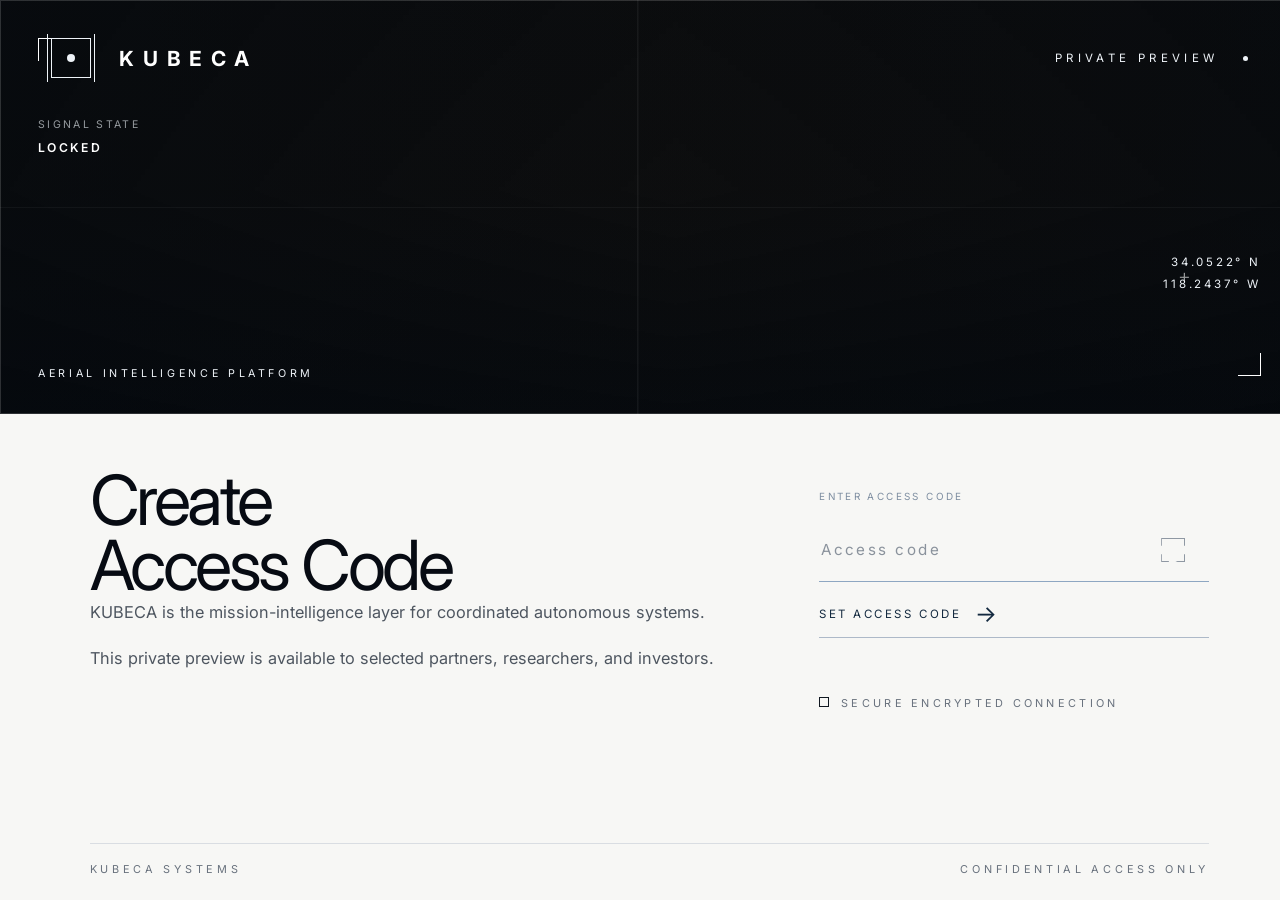
==== index.html @ 3b7a6331 "feat: Update messaging and layout for clarity in mission coordination and system integration" ====
<!DOCTYPE html>
<html lang="en">
<head>
  <meta charset="UTF-8" />
  <meta name="viewport" content="width=device-width, initial-scale=1.0" />
  <title>KUBECA | Private Preview</title>
  <meta name="description" content="KUBECA is the mission-intelligence layer for coordinated autonomous systems." />
  <link rel="preconnect" href="https://fonts.googleapis.com">
  <link rel="preconnect" href="https://fonts.gstatic.com" crossorigin>
  <link href="https://fonts.googleapis.com/css2?family=Inter:wght@400;500;600;700;800&display=swap" rel="stylesheet">
  <link rel="stylesheet" href="styles.css" />
</head>
<body>
<section id="lockScreen" class="lock-screen">
  <aside class="access-visual" aria-hidden="true">
    <video class="media-fill access-video" autoplay muted loop playsinline poster="https://images.unsplash.com/photo-1446776811953-b23d57bd21aa?auto=format&fit=crop&w=1800&q=90">
      <source src="assets/videos/access.mp4" type="video/mp4">
    </video>
    <header class="access-top">
      <div class="brand-mark">
        <span class="brand-icon"></span>
        <span>KUBECA</span>
      </div>
      <p>Private Preview <span></span></p>
    </header>
    <div class="scan-grid"></div>
    <div class="access-corners"></div>
    <span class="access-caption">Aerial Intelligence Platform</span>
    <span class="access-coordinate">34.0522&deg; N<br>118.2437&deg; W</span>
    <span class="access-reticle">+</span>
    <div class="status-block top-status">
      <span>Signal State</span>
      <strong id="signalState">Locked</strong>
    </div>
  </aside>

  <div class="access-panel">
    <form id="passwordForm" class="password-box">
      <div class="access-copy-block">
        <p id="passwordMode" class="password-mode">Private Preview</p>
        <span class="title-rule"></span>
        <h1 id="passwordTitle">Access<br>Restricted</h1>
        <p class="access-copy">KUBECA is the mission-intelligence layer for coordinated autonomous systems.</p>
        <p class="access-copy">This private preview is available to selected partners, researchers, and investors.</p>
      </div>
      <div class="access-form-block">
        <label for="passwordInput">Enter Access Code</label>
        <div class="input-shell">
          <input id="passwordInput" type="password" minlength="3" autocomplete="current-password" placeholder="Access code" required />
          <span class="input-target"></span>
        </div>
        <button id="passwordSubmit" type="submit">Unlock Preview <span>-></span></button>
        <p id="passwordMessage" class="password-message" aria-live="polite"></p>
        <p class="secure-note">Secure encrypted connection</p>
      </div>
    </form>
  </div>
  <footer class="access-footer">
    <span>KUBECA Systems</span>
    <span>Confidential Access Only</span>
  </footer>
</section>

<div id="siteContent" class="site-content locked" aria-hidden="true">
  <header class="site-header" id="siteHeader">
    <div class="container nav-wrap">
      <a class="logo" href="#home" aria-label="KUBECA Home">KUBECA</a>
      <nav class="top-nav" aria-label="Primary navigation">
        <button id="megaMenuOpen" class="nav-button" type="button">Investor Room</button>
      </nav>
      <button id="mobileToggle" class="mobile-toggle" aria-expanded="false" aria-controls="megaMenu" type="button">Investor Room <span>☰</span></button>
    </div>
  </header>

  <aside id="megaMenu" class="mega-menu" aria-hidden="true">
    <div class="mega-top">
      <span class="mega-brand">KUBECA Investor Room</span>
      <button id="menuClose" class="menu-close" type="button">×</button>
    </div>
    <div class="mega-grid">
      <div class="mega-row">
        <h4>WHY THIS MATTERS</h4>
        <button class="deck-link" data-deck="signal-control-fragility" type="button">Reach + Deployment Gap</button>
        <button class="deck-link" data-deck="human-bottleneck" type="button">Degraded Continuity</button>
        <button class="deck-link" data-deck="mission-data-overload" type="button">Operator Overload</button>
      </div>
      <div class="mega-row">
        <h4>THE KUBECA SYSTEM</h4>
        <button class="deck-link" data-deck="pitch-system" type="button">The KUBECA System</button>
        <button class="deck-link" data-deck="carrier-relay-layer" type="button">Carrier + Relay Layer</button>
        <button class="deck-link" data-deck="local-autonomous-drone-teams" type="button">Local Autonomous Drone Teams</button>
        <button class="deck-link" data-deck="mission-intelligence-layer" type="button">Mission Intelligence Layer</button>
        <button class="deck-link" data-deck="shared-spatial-data" type="button">Shared Spatial Data</button>
        <button class="deck-link" data-deck="operator-control-interface" type="button">Human-in-the-Loop Control</button>
      </div>
      <div class="mega-row">
        <h4>OUR PRODUCTS</h4>
        <button class="deck-link" data-deck="product-carrier-platform" type="button">Carrier Platform</button>
        <button class="deck-link" data-deck="product-mission-modules" type="button">Mission Modules</button>
        <button class="deck-link" data-deck="product-local-drone-teams" type="button">Local Drone Teams</button>
        <button class="deck-link" data-deck="product-mission-software" type="button">Mission Software</button>
      </div>
      <div class="mega-row">
        <h4>WHERE KUBECA CREATES VALUE</h4>
        <button class="deck-link" data-deck="market-deep-recon" type="button">Defense / Tactical ISR</button>
        <button class="deck-link" data-deck="market-indoor-urban" type="button">Disaster Response / Search Operations</button>
        <button class="deck-link" data-deck="market-distributed-isr" type="button">Critical Infrastructure Security</button>
      </div>
      <div class="mega-row">
        <h4>FIELD VALIDATION</h4>
        <button class="deck-link" data-deck="validation-real-system-development" type="button">Built From Real System Development</button>
      </div>
      <div class="mega-row">
        <h4>INVESTOR ROADMAP</h4>
        <button class="deck-link" data-deck="investor-roadmap" type="button">Capital Staged Around Risk Reduction</button>
      </div>
      <div class="mega-row">
        <h4>CURRENT INVESTMENT FOCUS</h4>
        <button class="deck-link" data-deck="current-investment-focus" type="button">Pre-Seed / Prototype Round</button>
      </div>
      <div class="mega-row">
        <h4>CONTACT</h4>
        <button class="deck-link" data-deck="contact-kubeca" type="button">Contact The Team</button>
      </div>
    </div>
  </aside>

  <div id="panelBackdrop" class="panel-backdrop" aria-hidden="true">
    <video class="media-fill" autoplay muted loop playsinline poster="https://images.unsplash.com/photo-1517976487492-5750f3195933?auto=format&fit=crop&w=1800&q=85">
      <source src="assets/videos/founder.mp4" type="video/mp4">
    </video>
  </div>

  <aside id="deckPanel" class="content-panel" aria-hidden="true">
    <button id="deckPanelClose" class="panel-close" type="button" aria-label="Close card">×</button>
    <div class="panel-content">
      <span id="panelEyebrow">Private Card</span>
      <h1 id="panelTitle">The founder thesis</h1>
      <div id="panelBody" class="panel-body">KUBECA begins with a simple premise: autonomous aerial assets need a supervised mission intelligence layer to operate as one system.</div>
      <div id="panelNote" class="founder-note">Private preview / investor deck</div>
    </div>
  </aside>

  <aside id="detailPanel" class="detail-panel" aria-hidden="true">
    <button id="detailClose" class="detail-close" type="button" aria-label="Close detail popup">Close <span>×</span></button>
    <div class="detail-content">
      <span id="detailEyebrow">System Detail</span>
      <h1 id="detailTitle">Software-first navigation intelligence</h1>
      <p id="detailIntro">A deeper view of how KUBECA turns perception, motion, maps, and confidence into navigation decisions.</p>
      <div id="detailGrid" class="detail-grid"></div>
    </div>
  </aside>

  <main id="home">
    <section class="hero-section home-hero">
      <img class="media-fill hero-image-zoom" src="assets/images/kubeca/Kubecafixed.png" alt="KUBECA autonomous aerial platform in an operational hangar">
      <div class="hero-overlay"></div>
      <div class="container hero-content">
        <p class="hero-eyebrow">Supervised Mission Intelligence</p>
        <h1>One mission layer for coordinated autonomous systems.</h1>
        <p class="hero-copy">KUBECA connects carrier platforms, local drone agents, and human supervision into one shared mission picture - starting in the air and built for future cross-domain coordination.</p>
      </div>
    </section>

    <section class="story home-who-story" id="story" aria-label="The system shift">
      <section class="scene home-who-scene" data-detail="founder-thesis" data-title="The Coordination Bottleneck" data-copy="Autonomous platforms are advancing quickly, but mission coordination has not kept pace. Carrier hardware, local assets, sensors, maps, relay links, and operator workflows still have to become one mission system.">
        <img class="media-fill home-who-image" src="assets/images/kubeca/homepage/swarm.png" alt="Coordinated aerial swarm over mapped terrain">
      </section>
      <section class="scene home-who-scene" data-detail="company-vision" data-title="The Mission-Intelligence Layer" data-copy="KUBECA connects reach, local sensing, mission software, and human supervision into one shared mission picture. Operators stay in command while the system coordinates the mission.">
        <img class="media-fill home-who-image" src="assets/images/kubeca/kubeca-system-multi.png" alt="KUBECA multi-drone mission system">
      </section>
      <section class="scene home-who-scene" data-detail="built-from-field-experience" data-title="The First Configuration" data-copy="The first proof point is aerial: carrier platform, local drone agents, mission intelligence, and supervised handover. The same layer is designed to expand toward future autonomous assets across domains.">
        <img class="media-fill home-who-image" src="assets/images/kubeca/kubecaquadcopter.png" alt="KUBECA drone systems in field-oriented development environment">
      </section>
      <aside class="story-text home-who-text" id="storyText">
        <span>The System Shift</span>
        <h2 id="storyTitle">01 - The Coordination Bottleneck</h2>
        <p id="storyCopy">Autonomous platforms are advancing quickly, but mission coordination has not kept pace. Carrier hardware, local assets, sensors, maps, relay links, and operator workflows still have to become one mission system.</p>
      </aside>
    </section>

    <section class="contact-cta" id="contact">
      <div class="container contact-cta-inner">
        <div>
          <span>Investor Room</span>
          <h2>Review the mission system.</h2>
          <p>Explore the problem, integrated aerial system, product architecture, validation path, and the long-term mission intelligence platform.</p>
          <button id="homeInvestorBottomOpen" class="primary-link" type="button">Enter Investor Room <span>-></span></button>
        </div>
        <div class="contact-schematic" aria-hidden="true">
          <i></i><i></i><i></i><i></i>
        </div>
      </div>
    </section>
  </main>
</div>

<script src="assets/js/dom.js"></script>
<script src="assets/js/data.js"></script>
<script src="assets/js/auth.js"></script>
<script src="assets/js/menu.js"></script>
<script src="assets/js/renderers.js"></script>
<script src="assets/js/panels.js"></script>
<script src="assets/js/story.js"></script>
<script src="assets/js/events.js"></script>
<script src="assets/js/app-init.js"></script>
</body>
</html>
---- styles.css ----
:root { --bg:#020711; --light:#f2f2f4; --text:#111; --menuText:#d1daea; }
*{box-sizing:border-box}body{margin:0;font-family:Inter,sans-serif;background:var(--light);color:var(--text)}.media-fill{width:100%;height:100%;object-fit:cover;display:block}
html,body{width:100%;max-width:100%;overflow-x:hidden}html.panel-scroll-lock,body.panel-scroll-lock{overflow:hidden;height:100%}body.panel-scroll-lock{position:fixed;left:0;right:0;width:100%}.site-content,.lock-screen,main{max-width:100%}.container{max-width:94vw}.progress-board-section,.contact-cta,.hero-section,.quote-section{max-width:100%;overflow-x:hidden}.story{max-width:100%;overflow:visible}
.progress-board,.progress-board-main,.progress-roadmap,.progress-table,.progress-row,.detail-panel,.detail-content,.detail-grid,.product-slide-copy,.product-slide-visual,.story-text{min-width:0}
.container{width:min(1240px,94vw);margin:auto}
.lock-screen{position:fixed;inset:0;z-index:300;display:grid;grid-template-rows:auto 1fr auto;gap:26px;padding:0 0 28px;background:#f7f7f5;color:#070b13;overflow:auto}
.lock-screen.hidden{display:none}.access-top{display:flex;align-items:center;justify-content:space-between;gap:24px;padding-bottom:26px;border-bottom:1px solid #d9dde2}.access-top p{margin:0;display:flex;align-items:center;gap:24px;text-transform:uppercase;letter-spacing:.38em;font-size:.72rem;color:#3f4650}.access-top p span{display:block;width:5px;height:5px;border-radius:50%;background:#070b13}.access-visual{position:relative;min-height:38vh;border-radius:5px;background:#05080d;color:#fff;overflow:hidden}.access-video{position:absolute;inset:0;width:100%;height:100%;filter:grayscale(1) brightness(.48) contrast(1.18)}.access-visual:before{content:"";position:absolute;inset:0;z-index:1;background:linear-gradient(90deg,rgba(2,7,14,.44),rgba(2,7,14,.08) 48%,rgba(2,7,14,.54)),linear-gradient(to top,rgba(2,7,14,.7),transparent 46%);pointer-events:none}.access-visual:after{content:"";position:absolute;inset:0;z-index:2;border:1px solid rgba(255,255,255,.08);pointer-events:none}.scan-grid{position:absolute;inset:0;z-index:2;background:linear-gradient(90deg,transparent 0 49%,rgba(255,255,255,.055) 49.05% 49.12%,transparent 49.2% 100%),linear-gradient(180deg,transparent 0 50%,rgba(255,255,255,.045) 50.05% 50.12%,transparent 50.2% 100%);pointer-events:none}.brand-mark{position:relative;z-index:3;display:flex;align-items:center;gap:28px;font-size:1.3rem;font-weight:700;letter-spacing:.42em}.brand-icon{position:relative;width:40px;height:40px;border:1px solid #10151d}.brand-icon:before{content:"";position:absolute;inset:15px;background:#10151d;border-radius:50%}.brand-icon:after{content:"";position:absolute;inset:-5px;border-left:1px solid #10151d;border-right:1px solid #10151d}.access-corners:before,.access-corners:after{content:"";position:absolute;z-index:3;width:22px;height:22px;border-color:rgba(255,255,255,.52);pointer-events:none}.access-corners:before{top:38px;left:38px;border-top:1px solid;border-left:1px solid}.access-corners:after{right:38px;bottom:38px;border-right:1px solid;border-bottom:1px solid}.access-caption,.access-coordinate,.access-reticle{position:absolute;z-index:3;color:#eef3f8}.access-caption{left:38px;bottom:34px;text-transform:uppercase;letter-spacing:.34em;font-size:.67rem}.access-coordinate{right:38px;bottom:118px;text-align:right;letter-spacing:.24em;font-size:.72rem;line-height:1.9}.access-reticle{right:108px;bottom:126px;font-size:1.25rem;font-weight:300;color:rgba(255,255,255,.58)}.status-block{position:absolute;z-index:3;display:grid;gap:9px;text-transform:uppercase;letter-spacing:.22em;font-size:.66rem}.status-block span{color:rgba(238,243,248,.62)}.status-block strong{color:#fff;font-size:.76rem;font-weight:600}.top-status{left:38px;top:118px}.access-panel{display:grid;grid-template-columns:minmax(280px,.8fr) minmax(340px,.9fr);gap:clamp(42px,8vw,110px);align-items:start;padding:42px clamp(28px,3vw,58px) 36px}.password-box{display:grid;grid-template-columns:minmax(260px,.8fr) minmax(320px,1fr);gap:0 clamp(48px,7vw,98px);width:100%}.password-mode{display:none}.password-box h1{grid-column:1;margin:0;font-size:clamp(4rem,6.8vw,6.8rem);font-weight:400;line-height:.94;letter-spacing:-.05em}.title-rule{grid-column:1;width:44px;height:1px;background:#111b24;margin:0 0 22px;order:-1}.access-copy{grid-column:1;max-width:410px;margin:0;color:#4e5660;font-size:1.02rem;line-height:1.72}.access-copy+.access-copy{margin-top:18px}.password-box label{grid-column:2;grid-row:1;text-transform:uppercase;letter-spacing:.42em;font-size:.68rem;color:#68717d;margin:24px 0 16px}.input-shell{grid-column:2;grid-row:2;position:relative}.password-box input{width:100%;height:78px;border:1px solid #c9ced5;border-radius:0;background:transparent;color:#111821;padding:0 72px 0 32px;font:inherit;font-size:1rem;letter-spacing:.28em}.password-box input::placeholder{color:#8a929c;letter-spacing:.16em}.password-box input:focus{outline:1px solid #111821;border-color:#111821}.input-target{position:absolute;right:24px;top:50%;width:24px;height:24px;transform:translateY(-50%)}.input-target:before,.input-target:after{content:"";position:absolute;inset:0;border:1px solid #8f98a3}.input-target:before{clip-path:polygon(0 0,32% 0,32% 8%,8% 8%,8% 32%,0 32%,0 0,68% 0,100% 0,100% 32%,92% 32%,92% 8%,68% 8%)}.input-target:after{clip-path:polygon(0 68%,8% 68%,8% 92%,32% 92%,32% 100%,0 100%,0 68%,68% 92%,92% 92%,92% 68%,100% 68%,100% 100%,68% 100%)}.password-box button,.lock-button{border:none;border-radius:0;background:#070c13;color:#fff;font-weight:700;cursor:pointer}.password-box button{grid-column:2;grid-row:3;height:78px;margin-top:30px;display:flex;align-items:center;justify-content:center;gap:clamp(34px,6vw,90px);text-transform:uppercase;letter-spacing:.34em;font:inherit;font-size:.82rem;box-shadow:18px 18px 44px rgba(12,18,26,.12)}.password-box button span{font-size:1.45rem;font-weight:400;letter-spacing:0}.password-box button:hover,.lock-button:hover{background:#172232}.password-message{grid-column:2;min-height:20px;margin:14px 0 0;color:#a31927;font-size:.9rem}.secure-note{grid-column:2;margin:18px 0 0;text-transform:uppercase;letter-spacing:.3em;color:#68717d;font-size:.68rem}.secure-note:before{content:"";display:inline-block;width:8px;height:8px;margin-right:12px;border:1px solid #111821}.access-footer{display:flex;justify-content:space-between;gap:24px;padding-top:24px;border-top:1px solid #d9dde2;text-transform:uppercase;letter-spacing:.34em;color:#68717d;font-size:.68rem}.site-content.locked{display:none}
.lock-screen{grid-template-rows:auto minmax(0,1fr) auto;gap:clamp(16px,2vh,24px);padding:0 0 24px}.access-top{position:absolute;left:clamp(28px,4vw,62px);right:clamp(28px,4vw,62px);top:clamp(28px,3vw,46px);z-index:4;padding-bottom:0;border-bottom:0;color:#fff}.access-top p{color:#eef3f8}.access-top p span{background:#eef3f8}.access-top .brand-icon{border-color:#eef3f8}.access-top .brand-icon:before{background:#eef3f8}.access-top .brand-icon:after{border-color:#eef3f8}.access-visual{width:100%;height:clamp(360px,46vh,560px);min-height:0;border-radius:0}.access-panel{display:block;padding:clamp(30px,4vh,48px) clamp(28px,7vw,120px) clamp(18px,2vh,28px)}.password-box{display:grid;grid-template-columns:minmax(320px,.82fr) minmax(430px,.9fr);gap:clamp(48px,7vw,104px);align-items:start}.access-copy-block,.access-form-block{min-width:0}.password-box h1,.title-rule,.access-copy,.password-box label,.input-shell,.password-box button,.password-message,.secure-note{grid-column:auto;grid-row:auto}.password-box h1{font-size:clamp(3.6rem,5.4vw,5.7rem)}.access-form-block{padding-top:32px}.password-box label{display:block;margin:0 0 16px}.password-box button{width:100%;margin-top:28px}.password-message{margin:14px 0 0}.secure-note{margin:18px 0 0}.access-footer{margin:0 clamp(28px,7vw,120px);padding-top:clamp(18px,2vh,24px)}
.password-box input:-webkit-autofill,.password-box input:-webkit-autofill:hover,.password-box input:-webkit-autofill:focus{-webkit-text-fill-color:#111821;box-shadow:0 0 0 1000px #f7f7f5 inset;transition:background-color 9999s ease-out}
.access-visual{background:#0b1017 url("https://images.unsplash.com/photo-1500530855697-b586d89ba3ee?auto=format&fit=crop&w=2200&q=88") center 44%/cover no-repeat}.access-video{display:none}.access-visual:before{background:linear-gradient(90deg,rgba(3,8,14,.5),rgba(3,8,14,.1) 52%,rgba(3,8,14,.42)),linear-gradient(to top,rgba(3,8,14,.58),rgba(3,8,14,.08) 54%,rgba(3,8,14,.2));backdrop-filter:grayscale(1)}.access-visual:after{border-color:rgba(255,255,255,.16)}
.password-box{grid-template-columns:minmax(640px,1fr) minmax(390px,460px);gap:clamp(56px,7vw,118px)}.access-copy-block{max-width:860px}.access-copy{max-width:780px}.access-form-block{max-width:460px;justify-self:start;width:100%;padding-top:22px}.password-box input,.password-box button{height:72px}.password-box button{gap:44px;margin-top:30px}.secure-note{margin-top:24px}
.mobile-toggle{align-items:center;gap:10px;text-transform:uppercase;letter-spacing:.18em;font-size:.68rem;font-weight:800;color:#111}.mobile-toggle span{font-size:1.15rem;letter-spacing:0}
.site-header{position:sticky;top:0;z-index:220;background:#fff;border-bottom:1px solid #eceff3}.site-header .container{width:100%;padding:0 34px}.nav-wrap{display:flex;align-items:center;justify-content:space-between;gap:18px;min-height:58px}.logo{font-weight:700;text-decoration:none;color:#111;letter-spacing:.42em}.top-nav{display:flex;align-items:center;gap:24px;margin-left:auto}.top-nav a,.nav-button,.text-link{text-decoration:none;text-transform:uppercase;letter-spacing:.24em;font-size:.72rem;font-weight:700;color:#111}.nav-button{border:none;background:transparent;cursor:pointer;font:inherit}.mobile-toggle{display:none;border:none;background:transparent;font-size:24px;cursor:pointer}

.mega-menu{position:fixed;top:0;right:0;width:min(520px,92vw);height:100vh;background:rgba(2,7,17,.96);color:#fff;z-index:180;padding:26px 28px;overflow:auto;box-shadow:-28px 0 80px rgba(0,0,0,.28);transform:translateX(104%);visibility:hidden;transition:transform .28s ease,visibility .28s ease}
.mega-menu:after{content:"";position:absolute;top:0;left:0;width:3px;height:100%;background:#d9dee5;box-shadow:none}.mega-menu.open{transform:translateX(0);visibility:visible}.mega-top{display:flex;justify-content:space-between;align-items:center;margin-bottom:28px}.mega-brand{text-transform:uppercase;letter-spacing:.34em;font-size:.68rem;color:#cfd6e0}.menu-close{background:transparent;border:none;color:#c8cfdb;font-size:28px;cursor:pointer}
.mega-grid{display:grid;gap:2px}.mega-row{display:grid;grid-template-columns:1fr;gap:9px;padding:22px 0;border-top:1px solid rgba(180,195,219,.12)}.mega-row h4{margin:0 0 4px;font-size:.68rem;letter-spacing:.3em;color:#f2f5f8}.mega-row p,.mega-row a,.mega-row button{margin:0;color:var(--menuText);font-size:.96rem;line-height:1.34;text-decoration:none}.mega-row p{color:#7f8b9c}.mega-row button{width:100%;border:none;background:transparent;padding:0;text-align:left;font:inherit;cursor:pointer}.mega-row a:hover,.mega-row button:hover{color:#fff}
.mega-row button.is-active{color:#fff;font-weight:800}
.panel-backdrop{position:fixed;top:58px;left:0;right:0;bottom:0;z-index:120;background:#05080d;opacity:0;pointer-events:none;visibility:hidden;transition:opacity .22s ease,visibility .22s ease}.panel-backdrop:after{content:"";position:absolute;inset:0;background:linear-gradient(to top,rgba(2,7,17,.48),rgba(2,7,17,.08))}.panel-backdrop.open{opacity:1;visibility:visible}.content-panel{position:fixed;left:34px;top:86px;bottom:34px;width:min(680px,calc(100vw - min(520px,92vw) - 86px));z-index:135;display:flex;flex-direction:column;justify-content:center;background:#fff;border:1px solid #e3e7ec;box-shadow:0 24px 90px rgba(0,0,0,.22);padding:clamp(34px,6vw,78px);opacity:0;transform:translateX(-18px);pointer-events:none;visibility:hidden;transition:opacity .22s ease,transform .22s ease,visibility .22s ease}.content-panel.open{opacity:1;transform:translateX(0);pointer-events:auto;visibility:visible}.panel-content{position:relative;z-index:1;color:#111821}.content-panel span{text-transform:uppercase;letter-spacing:.34em;font-size:.72rem;color:#68717d}.content-panel h1{max-width:560px;margin:26px 0 22px;font-size:clamp(2.8rem,5.5vw,5.8rem);font-weight:400;line-height:.95;letter-spacing:-.04em}.content-panel .panel-body{max-width:520px;color:#3e4650;font-size:1.04rem;line-height:1.7}.panel-close{position:absolute;top:18px;right:20px;z-index:2;border:none;background:transparent;color:#111821;font-size:28px;line-height:1;cursor:pointer;width:42px;height:42px}.product-wing{position:absolute;inset:0 0 40px;filter:drop-shadow(0 22px 26px rgba(22,31,42,.16))}.product-wing .body{position:absolute;left:54%;top:0;width:28px;height:380px;transform:translateX(-50%);border-radius:18px;background:linear-gradient(90deg,#cbd1d6,#f8fafb 48%,#bfc6cc);box-shadow:inset 0 0 0 1px rgba(42,52,62,.12)}.product-wing .body:before{content:"";position:absolute;left:7px;right:7px;top:18px;height:36px;border-radius:18px;background:#1d252e;opacity:.58}.product-wing .wing{position:absolute;left:0;right:0;top:160px;height:30px;border-radius:4px;background:linear-gradient(180deg,#eef1f3,#c9cfd4);box-shadow:inset 0 0 0 1px rgba(34,44,54,.13)}.product-wing .tail{position:absolute;left:49%;bottom:0;width:112px;height:60px;transform:translateX(-50%);background:linear-gradient(180deg,#dce1e5,#bfc6cc);clip-path:polygon(50% 0,100% 82%,58% 100%,50% 58%,42% 100%,0 82%)}.product-drone{position:absolute;right:5%;bottom:32px;width:142px;height:142px;filter:drop-shadow(0 18px 20px rgba(22,31,42,.18))}.product-drone i{position:absolute;left:50%;top:50%;width:42px;height:88px;transform:translate(-50%,-50%);border-radius:20px;background:linear-gradient(90deg,#d9dee2,#fbfcfc 48%,#c4cbd1);box-shadow:inset 0 0 0 1px rgba(34,44,54,.13)}.product-drone span{position:absolute;width:42px;height:42px;border:5px solid #1d232b;border-radius:50%}.product-drone span:before{content:"";position:absolute;left:50%;top:50%;width:56px;height:4px;background:#1d232b;transform:translate(-50%,-50%) rotate(32deg);border-radius:999px}.product-drone span:nth-child(2){left:0;top:5px}.product-drone span:nth-child(3){right:0;top:5px}.product-drone span:nth-child(4){left:0;bottom:5px}.product-drone span:nth-child(5){right:0;bottom:5px}.detail-panel{position:fixed;left:50%;top:calc(58px + 5vh);bottom:5vh;width:min(1280px,calc(100vw - 64px));z-index:150;background:#fff;border:1px solid #e3e7ec;box-shadow:0 28px 100px rgba(0,0,0,.24);padding:clamp(36px,4.5vw,72px);opacity:0;transform:translate(-50%,18px);pointer-events:none;visibility:hidden;overflow:auto;transition:opacity .22s ease,transform .22s ease,visibility .22s ease}.detail-panel.open{opacity:1;transform:translate(-50%,0);pointer-events:auto;visibility:visible}.detail-panel.deck-detail.open,.detail-panel.product-detail.open{transform:translateX(0)}.detail-close{position:sticky;top:0;margin:-22px -16px 18px auto;z-index:2;display:flex;align-items:center;gap:10px;width:max-content;border:none;background:#fff;color:#111821;text-transform:uppercase;letter-spacing:.22em;font:inherit;font-size:.7rem;font-weight:800;cursor:pointer}.detail-close span{display:grid;place-items:center;width:34px;height:34px;border:1px solid #d8dde4;font-size:22px;font-weight:400;line-height:1;letter-spacing:0}.detail-content{max-width:1120px;margin:auto}.detail-content>span{text-transform:uppercase;letter-spacing:.34em;font-size:.72rem;color:#68717d}.detail-content h1{max-width:960px;margin:22px 0 18px;font-size:clamp(3rem,5.8vw,6.8rem);font-weight:300;line-height:.92;letter-spacing:0}.detail-content>p{max-width:760px;margin:0;color:#3e4650;font-size:1.08rem;line-height:1.7}.detail-grid{display:grid;grid-template-columns:minmax(280px,.82fr) minmax(280px,1fr);gap:34px;margin-top:46px;align-items:start}.detail-body{grid-column:1;margin:0;color:#303944;font-size:1.12rem;line-height:1.68}.detail-bullets{grid-column:2;display:grid;gap:15px;margin:0;padding:0;list-style:none}.detail-bullets li{position:relative;padding-left:28px;color:#111821;font-size:1.05rem;line-height:1.45}.detail-bullets li:before{content:"";position:absolute;left:0;top:.62em;width:7px;height:7px;background:#111821}.detail-why{grid-column:1 / -1;margin-top:14px;padding-top:28px;border-top:1px solid #dfe3e8}.detail-why span{display:block;margin-bottom:12px;text-transform:uppercase;letter-spacing:.26em;font-size:.7rem;font-weight:800;color:#68717d}.detail-why p{max-width:860px;margin:0;color:#303944;font-size:1.12rem;line-height:1.65}
.detail-panel.deck-detail,.detail-panel.product-detail{left:34px;right:calc(min(520px,92vw) + 34px);top:92px;bottom:0;width:auto;transform:translateX(-18px);padding:0;background:#fff;border:0;box-shadow:none}.deck-detail .detail-content{min-height:auto;display:flex;flex-direction:column;justify-content:flex-start;max-width:none;padding:0 0 120px}.deck-detail .detail-content>span{display:none}.deck-detail .detail-content h1{text-transform:uppercase;max-width:1180px;margin:0;padding:54px clamp(34px,4.5vw,68px) 10px;font-size:clamp(3rem,6.6vw,6.2rem);font-weight:560;line-height:.92;letter-spacing:-.055em}.deck-detail .detail-content>p{max-width:600px;padding:0 clamp(34px,4.5vw,68px);font-size:.92rem;line-height:1.78;color:#56606b}.deck-detail .detail-grid{display:block;margin-top:46px}.deck-chapter-shell{display:block;padding:0 clamp(34px,4.5vw,68px);background:transparent;border:0;box-shadow:none}.deck-chapter-stack{display:grid;gap:44px}.deck-chapter-section{padding:0;border:0;color:#111821;scroll-margin-top:154px;background:transparent}.deck-chapter-section.is-active{position:relative}.deck-chapter-inner{display:grid;grid-template-columns:minmax(320px,.9fr) minmax(320px,.92fr);gap:54px;align-items:start;padding:0 0 34px;border-bottom:1px solid rgba(17,24,33,.06)}.deck-layout-offset{grid-template-columns:minmax(300px,.78fr) minmax(380px,.98fr)}.deck-layout-offset .deck-chapter-copy{order:2;padding-top:24px}.deck-layout-offset .deck-chapter-visual{order:1;justify-self:start}.deck-chapter-copy{max-width:500px}.deck-chapter-meta{display:grid;grid-template-columns:58px 1fr;gap:18px;align-items:center;margin-bottom:18px}.deck-chapter-meta span,.deck-chapter-meta em,.deck-chapter-section small{text-transform:uppercase;letter-spacing:.26em}.deck-chapter-meta span{font-size:.74rem;font-weight:800;color:#151b23}.deck-chapter-meta em{font-size:.6rem;font-style:normal;color:#8a94a0}.deck-chapter-section h3{max-width:660px;margin:0 0 18px;font-size:clamp(1.95rem,3.8vw,3.7rem);font-weight:560;line-height:.98;letter-spacing:-.045em;text-transform:uppercase}.deck-chapter-section p{max-width:470px;margin:0;font-size:.91rem;line-height:1.82;color:#55606b}.deck-chapter-section small{display:block;margin-top:20px;font-size:.56rem;font-weight:800;color:#8a94a0}.deck-chapter-visual{position:relative;min-height:360px;display:grid;place-items:end stretch}.deck-visual-frame{position:relative;height:100%;min-height:360px;border:1px solid rgba(17,24,33,.05);background:#f6f7f8;overflow:hidden}.deck-visual-frame i{position:absolute;display:block;border:1px solid rgba(17,24,33,.05);background:rgba(255,255,255,.92)}.deck-visual-1 .deck-visual-frame:before,.deck-visual-2 .deck-visual-frame:before,.deck-visual-3 .deck-visual-frame:before{content:"";position:absolute;inset:0;background:linear-gradient(180deg,rgba(255,255,255,.16),rgba(255,255,255,0));pointer-events:none}.deck-visual-1 .deck-visual-frame i:nth-child(1){left:8%;top:14%;width:52%;height:58%;background:#eef1f4}.deck-visual-1 .deck-visual-frame i:nth-child(2){right:8%;top:10%;width:34%;height:74%;background:#ffffff}.deck-visual-1 .deck-visual-frame i:nth-child(3){left:18%;bottom:8%;width:38%;height:22%;background:#f8f9fb}.deck-visual-2 .deck-visual-frame{background:#17191d}.deck-visual-2 .deck-visual-frame i:nth-child(1){left:0;top:0;width:32%;height:28%;background:#f1f4f7}.deck-visual-2 .deck-visual-frame i:nth-child(2){left:14%;top:18%;width:48%;height:62%;background:linear-gradient(180deg,#252b32,#6a7480);border-color:rgba(255,255,255,.06)}.deck-visual-2 .deck-visual-frame i:nth-child(3){right:12%;top:26%;width:34%;height:32%;background:#111419;border-color:rgba(255,255,255,.05)}.deck-visual-3 .deck-visual-frame i:nth-child(1){left:10%;top:12%;width:36%;height:56%;background:#eef2f5}.deck-visual-3 .deck-visual-frame i:nth-child(2){right:0;bottom:0;width:54%;height:68%;background:#dde2e8}.deck-visual-3 .deck-visual-frame i:nth-child(3){left:42%;bottom:10%;width:24%;height:20%;background:#ffffff}.deck-card-meta{display:grid;grid-template-columns:180px 1fr;gap:24px;width:min(620px,100%);padding-top:26px;border-top:1px solid #d8dde2}.deck-card-meta span,.deck-card-meta strong{text-transform:uppercase;letter-spacing:.18em;font-size:.72rem}.deck-card-meta span{color:#68717d}.deck-card-meta strong{font-weight:800;color:#111821}.product-detail .detail-content{max-width:1240px}.product-detail .detail-content h1{text-transform:uppercase;max-width:640px;font-size:clamp(2.8rem,4.9vw,5.6rem);line-height:1.02}.product-detail .detail-content>p{max-width:420px;font-size:.98rem}.product-detail .detail-grid{display:grid;grid-template-columns:minmax(410px,.9fr) minmax(360px,1fr);gap:26px 46px;margin-top:36px}.product-slide-copy{grid-column:1}.product-slide-table{border-top:1px solid #d6dbe0}.product-slide-row{display:grid;grid-template-columns:118px 1fr 1fr;gap:24px;padding:11px 0;border-bottom:1px solid #d6dbe0}.product-slide-row span,.product-slide-row b,.product-slide-row p{text-transform:uppercase;letter-spacing:.12em;font-size:.68rem;line-height:1.42}.product-slide-row span{font-weight:800;color:#68717d}.product-slide-row b{font-size:.9rem;font-weight:500;color:#111821}.product-slide-row small{display:block;margin-top:4px;color:#59616a;font-size:.58rem;font-weight:800}.product-slide-row p{margin:0;color:#323a43;text-transform:none;letter-spacing:0;font-size:.8rem}.product-slide-visual{grid-column:2;grid-row:1;position:relative;min-height:455px}.product-wing{position:absolute;inset:0 0 42px;filter:drop-shadow(0 22px 26px rgba(22,31,42,.16))}.product-wing .body{position:absolute;left:54%;top:0;width:30px;height:390px;transform:translateX(-50%);border-radius:18px;background:linear-gradient(90deg,#cbd1d6,#f8fafb 48%,#bfc6cc);box-shadow:inset 0 0 0 1px rgba(42,52,62,.12)}.product-wing .body:before{content:"";position:absolute;left:7px;right:7px;top:18px;height:38px;border-radius:18px;background:#1d252e;opacity:.58}.product-wing .wing{position:absolute;left:0;right:0;top:164px;height:31px;border-radius:4px;background:linear-gradient(180deg,#eef1f3,#c9cfd4);box-shadow:inset 0 0 0 1px rgba(34,44,54,.13)}.product-wing .tail{position:absolute;left:49%;bottom:0;width:118px;height:64px;transform:translateX(-50%);background:linear-gradient(180deg,#dce1e5,#bfc6cc);clip-path:polygon(50% 0,100% 82%,58% 100%,50% 58%,42% 100%,0 82%)}.product-drone{position:absolute;right:5%;bottom:32px;width:148px;height:148px;filter:drop-shadow(0 18px 20px rgba(22,31,42,.18))}.product-drone i{position:absolute;left:50%;top:50%;width:44px;height:92px;transform:translate(-50%,-50%);border-radius:20px;background:linear-gradient(90deg,#d9dee2,#fbfcfc 48%,#c4cbd1);box-shadow:inset 0 0 0 1px rgba(34,44,54,.13)}.product-drone span{position:absolute;width:44px;height:44px;border:5px solid #1d232b;border-radius:50%}.product-drone span:before{content:"";position:absolute;left:50%;top:50%;width:58px;height:4px;background:#1d232b;transform:translate(-50%,-50%) rotate(32deg);border-radius:999px}.product-drone span:nth-child(2){left:0;top:5px}.product-drone span:nth-child(3){right:0;top:5px}.product-drone span:nth-child(4){left:0;bottom:5px}.product-drone span:nth-child(5){right:0;bottom:5px}.product-slide-features{grid-column:1 / -1;display:grid;grid-template-columns:repeat(3,1fr);gap:1px;margin-top:6px;padding-top:22px;border-top:1px solid #d8dde2}.product-slide-features span{display:block;padding:0 24px}.product-slide-features span:first-child{padding-left:0}.product-slide-features span+span{border-left:1px solid #d8dde2}.product-slide-features b{display:block;text-transform:uppercase;letter-spacing:.14em;font-size:.68rem;color:#111821}.product-slide-features em{display:block;margin-top:6px;color:#5c646d;font-style:normal;font-size:.82rem;line-height:1.45}
.deck-nav{display:grid;grid-template-columns:1fr auto 1fr;gap:18px;align-items:center;width:100%;margin-top:30px;padding-top:22px;border-top:1px solid #d8dde2}.product-detail .deck-nav{grid-column:1 / -1;margin-top:0}.deck-nav button{border:0;background:transparent;color:#111821;text-transform:uppercase;letter-spacing:.18em;font:inherit;font-size:.68rem;font-weight:800;cursor:pointer}.deck-nav button:first-child{text-align:left}.deck-nav button:last-child{text-align:right}.deck-nav button:hover{color:#0a4fb5}.deck-nav span{text-align:center;text-transform:uppercase;letter-spacing:.18em;font-size:.68rem;font-weight:800;color:#68717d}

.hero-section{position:relative;min-height:calc(100vh - 58px);display:grid;align-items:end;background:#05080d;overflow:hidden}.hero-video,.hero-overlay{position:absolute;inset:0}.hero-overlay{background:linear-gradient(to top,rgba(2,7,17,.68),rgba(2,7,17,.08) 58%);z-index:1}.hero-content{position:relative;z-index:2;color:#fff;padding:0 0 clamp(54px,9vh,100px)}.eyebrow{margin:0;text-transform:uppercase;letter-spacing:.34em;font-size:.72rem;font-weight:700;color:#68717d}.hero-content .eyebrow{color:#d7dee8}.hero-content h1{max-width:980px;margin:22px 0 24px;font-size:clamp(3rem,7vw,7.8rem);font-weight:300;line-height:.92;letter-spacing:0;text-wrap:balance}.hero-copy{max-width:620px;margin:0;color:#e8edf4;font-size:1.08rem;line-height:1.6}.hero-actions{display:flex;gap:14px;margin-top:32px;flex-wrap:wrap}.primary-link,.secondary-link{display:inline-flex;align-items:center;justify-content:center;min-height:46px;padding:0 20px;border:1px solid #111;background:#111;color:#fff;text-decoration:none;text-transform:uppercase;letter-spacing:.18em;font-size:.72rem;font-weight:800;cursor:pointer}.hero-actions .primary-link{border-color:#fff;background:#fff;color:#111}.hero-actions .secondary-link{border-color:rgba(255,255,255,.7);background:transparent;color:#fff}.quote-section{position:relative;min-height:300px;display:grid;place-items:center;padding:72px 24px;background:linear-gradient(180deg,#edf1f4 0%,#f8f9fa 54%,#fff 100%);color:#111821;overflow:hidden}.quote-section:before{content:"";position:absolute;inset:0;background:linear-gradient(90deg,rgba(11,18,27,.055) 1px,transparent 1px);background-size:120px 100%;opacity:.42}.quote-content{position:relative;z-index:1;display:grid;gap:18px;transition:opacity 6.5s cubic-bezier(0.22,1,0.36,1),transform 6.5s cubic-bezier(0.22,1,0.36,1)}.quote-content.is-ready{opacity:0;transform:translateY(8px)}.quote-content.is-visible{opacity:1;transform:translateY(0)}.quote-content span{width:max-content;margin:0 auto;text-transform:uppercase;letter-spacing:.26em;font-size:.66rem;font-weight:800;color:#727b86}.quote-section p{max-width:1160px;margin:0 auto;text-align:center;font-size:clamp(1.55rem,2.55vw,2.65rem);font-weight:300;line-height:1.14;letter-spacing:0;text-wrap:balance}.section-header{max-width:760px;margin-bottom:42px}.section-header h2,.access-cta-section h2{margin:16px 0;font-size:clamp(2.4rem,5vw,5.4rem);font-weight:300;line-height:.98}.section-header p,.access-cta-section p{max-width:680px;color:#505963;line-height:1.7}.system-map-section,.layers-section,.roadmap-section,.access-cta-section{padding:90px 0;background:#fff}.layers-section,.access-cta-section{background:#f3f5f3}.system-map,.layer-grid{display:grid;grid-template-columns:repeat(3,minmax(0,1fr));gap:1px;background:#dfe3e8;border:1px solid #dfe3e8}.system-node,.layer-card{background:#fff;padding:28px;min-height:250px}.system-node span,.layer-card span,.roadmap-timeline span{display:block;margin-bottom:42px;text-transform:uppercase;letter-spacing:.24em;font-size:.72rem;font-weight:800;color:#68717d}.system-node h3,.layer-card h3,.roadmap-timeline h3{margin:0 0 14px;font-size:1.35rem;font-weight:500}.system-node p,.layer-card p,.roadmap-timeline p{margin:0;color:#4f5964;line-height:1.65}.roadmap-timeline{display:grid;gap:1px;margin:0;padding:0;list-style:none;background:#dfe3e8;border:1px solid #dfe3e8}.roadmap-timeline li{display:grid;grid-template-columns:180px minmax(220px,.8fr) 1fr;gap:24px;align-items:start;background:#fff;padding:24px}.roadmap-timeline span{margin:0}.access-cta-section .container{max-width:900px}
.progress-board-section{position:relative;z-index:5;margin-top:-58px;background:linear-gradient(180deg,transparent 0 58px,#f7f8fa 58px 100%);color:#111821;padding:0 0 96px}.progress-summary{width:min(1240px,94vw);min-height:116px;display:grid;grid-template-columns:1fr auto;gap:28px;align-items:center;background:#fff;border:1px solid #dfe4ea;border-radius:7px;box-shadow:0 24px 70px rgba(18,27,38,.14);padding:30px 42px}.progress-summary span{display:block;text-transform:uppercase;letter-spacing:.24em;font-size:.68rem;font-weight:800;color:#5f6874}.progress-summary strong{display:block;margin-top:10px;text-transform:uppercase;letter-spacing:.14em;font-size:1rem}.progress-summary em{display:block;margin-top:8px;color:#68717d;font-style:normal;font-size:.92rem}.progress-toggle{display:flex;align-items:center;justify-content:center;min-height:48px;padding:0 24px;border:0;background:#070c13;color:#fff;text-transform:uppercase;letter-spacing:.14em;font:inherit;font-size:.68rem;font-weight:800;cursor:pointer}.progress-toggle span{margin-left:18px;font-size:1rem;letter-spacing:0}.progress-toggle:hover{background:#172232}.progress-board{width:min(1500px,94vw);display:grid;grid-template-columns:minmax(0,1fr) minmax(320px,390px);gap:46px;max-height:0;overflow:hidden;opacity:0;transform:translateY(-16px);transition:max-height .55s cubic-bezier(.22,1,.36,1),opacity .28s ease,transform .28s ease,margin-top .28s ease}.progress-board.open{max-height:2800px;opacity:1;transform:translateY(0);margin-top:58px}.progress-board-main{min-width:0}.progress-board-head{display:grid;grid-template-columns:minmax(360px,.9fr) minmax(320px,.7fr);gap:42px;align-items:start;padding-bottom:48px;border-bottom:1px solid #d8dde4}.progress-board-head span,.progress-table-head span{display:block;text-transform:uppercase;letter-spacing:.24em;font-size:.68rem;font-weight:800;color:#5f6874}.progress-board-head h2{margin:28px 0 0;font-size:clamp(3rem,5vw,5.8rem);font-weight:300;line-height:.98}.progress-board-head p{margin:56px 0 0;max-width:540px;color:#5b6470;font-size:1.02rem;line-height:1.75}.progress-table{display:grid}.progress-table-head,.progress-row{display:grid;grid-template-columns:120px minmax(170px,.7fr) minmax(420px,1.55fr) minmax(150px,.55fr);gap:24px;align-items:center}.progress-table-head{padding:28px 0 18px;border-bottom:1px solid #d8dde4}.progress-row{width:100%;min-height:126px;padding:20px 0;border:0;border-bottom:1px solid #d8dde4;background:transparent;color:#111821;text-align:left;font:inherit;cursor:pointer}.progress-row:hover .progress-name strong,.roadmap-item:hover strong{color:#0a4fb5}.progress-icon{position:relative;display:block;width:92px;height:72px;background:#fff;border:1px solid #e0e4e9}.progress-icon-wing:before{content:"";position:absolute;left:16px;right:16px;top:34px;height:10px;background:linear-gradient(180deg,#eef1f3,#b9c0c8);clip-path:polygon(0 35%,44% 0,56% 0,100% 35%,56% 65%,44% 65%)}.progress-icon-wing:after{content:"";position:absolute;left:42px;top:9px;width:10px;height:52px;border-radius:8px;background:linear-gradient(90deg,#c8ced4,#fff,#aeb6be)}.progress-icon-drone:before,.progress-icon-network:before{content:"";position:absolute;inset:17px;border:1px solid #cbd2d9}.progress-icon-drone:after{content:"";position:absolute;left:34px;top:15px;width:24px;height:42px;border-radius:14px;background:linear-gradient(90deg,#cbd1d6,#fff,#b7bec6);box-shadow:-22px -5px 0 -8px #111821,22px -5px 0 -8px #111821,-22px 31px 0 -8px #111821,22px 31px 0 -8px #111821}.progress-icon-map{background:linear-gradient(135deg,#fff,#f5f7f8)}.progress-icon-map:before{content:"";position:absolute;inset:13px;background:repeating-radial-gradient(ellipse at 40% 45%,transparent 0 8px,#cbd2d9 9px 10px,transparent 11px 18px)}.progress-icon-network:after{content:"";position:absolute;left:18px;top:18px;width:8px;height:8px;background:#111821;border-radius:50%;box-shadow:42px 4px 0 #111821,24px 34px 0 #111821,54px 42px 0 #111821}.progress-name strong{display:block;text-transform:uppercase;letter-spacing:.14em;font-size:.88rem;line-height:1.35}.progress-name em{display:block;margin-top:10px;color:#6c7480;font-style:normal;text-transform:uppercase;letter-spacing:.12em;font-size:.75rem}.progress-line{--step:1;position:relative;display:grid;grid-template-columns:repeat(5,1fr);gap:0;align-items:end;min-height:54px}.progress-line:before{content:"";position:absolute;left:18px;right:18px;bottom:12px;height:1px;background:#b9c0c8}.progress-line:after{content:"";position:absolute;left:18px;bottom:9px;width:8px;height:8px;border-radius:50%;background:#111821;box-shadow:calc((100% - 36px) * (var(--step) - 1) / 4) 0 0 #1f6fc9}.progress-line i{position:relative;padding-bottom:30px;text-align:center;text-transform:uppercase;letter-spacing:.12em;font-style:normal;font-size:.58rem;font-weight:800;color:#111821}.progress-line i:after{content:"";position:absolute;left:50%;bottom:8px;width:10px;height:10px;transform:translateX(-50%);border:1px solid #8f98a3;border-radius:50%;background:#fff}.progress-line i:first-child:after{background:#111821;border-color:#111821}.progress-status em{display:block;color:#6c7480;font-style:italic;font-size:.78rem}.progress-status strong{display:block;margin-top:5px;text-transform:uppercase;letter-spacing:.1em;font-size:.78rem;line-height:1.5;color:#0a4fb5}.progress-principles{display:grid;grid-template-columns:repeat(4,1fr);gap:1px;margin-top:36px;border-top:1px solid #d8dde4;border-bottom:1px solid #d8dde4;background:#d8dde4}.progress-principles span{display:block;background:#f7f8fa;padding:22px 22px 22px 0}.progress-principles b{display:block;text-transform:uppercase;letter-spacing:.14em;font-size:.72rem}.progress-principles em{display:block;margin-top:8px;color:#68717d;font-style:normal;font-size:.82rem;line-height:1.45}.progress-roadmap{border-left:1px solid #d8dde4;padding-left:34px}.progress-roadmap h3{margin:0 0 28px;padding-bottom:16px;border-bottom:1px solid #d8dde4;text-transform:uppercase;letter-spacing:.16em;font-size:.9rem;font-weight:600}.roadmap-item{position:relative;display:grid;grid-template-columns:42px 1fr auto;gap:14px;width:100%;min-height:118px;padding:0 0 28px;border:0;background:transparent;color:#111821;text-align:left;font:inherit;cursor:pointer}.roadmap-item:before{content:"";position:absolute;left:19px;top:24px;bottom:0;width:1px;background:#d8dde4}.roadmap-item:last-child:before{display:none}.roadmap-item span{position:relative;z-index:1;display:grid;place-items:center;width:28px;height:28px;border-radius:50%;background:#dce1e7;color:#111821;font-size:.62rem;font-weight:800}.roadmap-item.complete span,.roadmap-item.active span{background:#05080d;color:#fff}.roadmap-item strong{grid-column:2;text-transform:uppercase;letter-spacing:.12em;font-size:.78rem;line-height:1.35}.roadmap-item em{grid-column:3;color:#6c7480;font-style:italic;font-size:.78rem;white-space:nowrap}.roadmap-item.active em{color:#0a4fb5}.roadmap-item p{grid-column:2 / -1;margin:8px 0 0;color:#68717d;font-size:.86rem;line-height:1.5}
.story{position:relative;display:block;min-height:300vh;background:#fff;overflow:visible}.scene{width:50%;min-height:100vh;display:flex;align-items:stretch;background:#05080d}.scene video{height:100vh}.story-text{position:absolute;top:0;right:0;width:50%;height:calc(100vh - 58px);display:flex;flex-direction:column;justify-content:center;padding:0 6%;background:#fff;opacity:1;transform:translateY(0);transition:opacity .52s ease,transform .52s ease}.story-text.is-fixed{position:fixed;top:58px;right:0;z-index:4}.story-text.is-bottom{position:absolute;top:auto;bottom:0;right:0}.story-text.is-changing{opacity:0;transform:translateY(10px)}.story-text span{text-transform:uppercase;letter-spacing:.34em;font-size:.72rem;color:#68717d;margin-bottom:22px}.story-text h2{font-size:clamp(2.7rem,4.7vw,5.8rem);line-height:.95;font-weight:300;margin:0 0 22px}.story-text p{max-width:460px;color:#4c535c;font-size:1.08rem;line-height:1.65}.story-text .primary-link{width:max-content;margin-top:28px}
.story-detail-inline{max-width:520px;max-height:0;overflow:hidden;opacity:0;transform:translateY(-8px);margin-top:0;border-top:1px solid transparent;transition:max-height .62s cubic-bezier(.22,1,.36,1),opacity .32s ease,transform .32s ease,margin-top .32s ease,border-color .32s ease}.story-detail-inline.open{max-height:620px;opacity:1;transform:translateY(0);margin-top:32px;border-color:#d8dde4}.story-detail-inline span{display:block;margin:28px 0 14px;text-transform:uppercase;letter-spacing:.24em;font-size:.62rem;font-weight:800;color:#68717d}.story-detail-inline h3{margin:0 0 14px;font-size:1.2rem;font-weight:500;line-height:1.25}.story-detail-inline p{max-width:500px;margin:0;color:#4c535c;font-size:.96rem;line-height:1.65}.story-detail-inline p+p{margin-top:12px}.story-detail-inline ul{display:grid;gap:10px;margin:20px 0 0;padding:0;list-style:none}.story-detail-inline li{position:relative;padding-left:20px;color:#111821;font-size:.86rem;line-height:1.42}.story-detail-inline li:before{content:"";position:absolute;left:0;top:.62em;width:6px;height:6px;background:#111821}.story-detail-inline p:last-child{margin-top:22px;padding-top:18px;border-top:1px solid #e0e4e9;color:#303944}
.contact-cta{position:relative;background:#05080d;color:#fff;overflow:hidden}.contact-cta:before{content:"";position:absolute;inset:0;background:linear-gradient(90deg,rgba(255,255,255,.045) 1px,transparent 1px),radial-gradient(circle at 70% 45%,rgba(255,255,255,.16),transparent 26%);background-size:96px 100%,100% 100%;opacity:.42}.contact-cta-inner{position:relative;z-index:1;min-height:360px;display:grid;grid-template-columns:minmax(320px,.78fr) minmax(360px,1fr);gap:44px;align-items:center;padding:76px 0}.contact-cta span{display:block;text-transform:uppercase;letter-spacing:.3em;font-size:.68rem;font-weight:800;color:#9aa4b2}.contact-cta h2{max-width:640px;margin:18px 0 18px;font-size:clamp(2.7rem,5vw,5.8rem);font-weight:300;line-height:.96}.contact-cta p{max-width:520px;margin:0;color:#d9e0ea;font-size:1.02rem;line-height:1.7}.contact-cta .primary-link{width:max-content;margin-top:28px;border-color:#fff;background:#fff;color:#05080d}.contact-cta .primary-link span{display:inline;color:inherit;letter-spacing:0;font-size:1.1rem}.contact-schematic{position:relative;min-height:260px;opacity:.9}.contact-schematic:before,.contact-schematic:after{content:"";position:absolute;inset:18% 4%;border:1px solid rgba(255,255,255,.3);border-radius:50%}.contact-schematic:after{inset:32% 20%;border-style:dashed;opacity:.7}.contact-schematic i{position:absolute;background:rgba(255,255,255,.82)}.contact-schematic i:nth-child(1){left:8%;right:8%;top:50%;height:1px}.contact-schematic i:nth-child(2){top:12%;bottom:12%;left:50%;width:1px}.contact-schematic i:nth-child(3){left:50%;top:50%;width:16px;height:16px;transform:translate(-50%,-50%);border-radius:50%;background:#fff}.contact-schematic i:nth-child(4){right:14%;top:27%;width:7px;height:7px;border-radius:50%}.site-footer{background:#fff;color:#111821;border-top:1px solid #dfe3e8}.site-footer-inner{min-height:78px;display:grid;grid-template-columns:auto 1fr auto;gap:28px;align-items:center}.site-footer nav{display:flex;justify-content:center;gap:28px;flex-wrap:wrap}.site-footer a,.site-footer button,.site-footer span{text-decoration:none;text-transform:uppercase;letter-spacing:.2em;font:inherit;font-size:.68rem;font-weight:800;color:#111821}.site-footer button{border:0;background:transparent;padding:0;cursor:pointer}.site-footer a:hover,.site-footer button:hover{color:#0a4fb5}.site-footer>span,.site-footer-inner>span{color:#68717d}
.contact-cta-inner{min-height:220px;grid-template-columns:minmax(360px,.72fr) minmax(260px,.42fr);padding:42px 0}.contact-cta h2{max-width:560px;margin:12px 0 10px;font-size:clamp(2rem,3.2vw,3.5rem)}.contact-cta p{max-width:440px;font-size:.92rem;line-height:1.55}.contact-cta .primary-link{min-height:42px;margin-top:20px}.contact-schematic{min-height:150px}.contact-schematic:before{inset:16% 8%}.contact-schematic:after{inset:34% 24%}
.contact-cta-inner{width:min(1240px,94vw);min-height:150px;grid-template-columns:minmax(360px,1fr) auto;gap:32px;align-items:center;padding:28px 0}.contact-cta h2{max-width:720px;margin:8px 0 8px;font-size:clamp(1.7rem,2.55vw,2.8rem);line-height:1.02}.contact-cta p{max-width:680px;font-size:.88rem;line-height:1.5}.contact-cta .primary-link{align-self:center;margin-top:0;min-height:44px;padding:0 18px}.contact-schematic{display:none}
.contact-cta:before{opacity:.28;background:linear-gradient(90deg,rgba(255,255,255,.04) 1px,transparent 1px);background-size:96px 100%}.contact-cta-inner{min-height:116px;grid-template-columns:minmax(0,1fr) auto;gap:34px;align-items:center;padding:22px 0}.contact-cta span{letter-spacing:.28em;font-size:.58rem}.contact-cta h2{max-width:none;margin:7px 0 0;font-size:clamp(1.45rem,2vw,2.25rem);line-height:1.08}.contact-cta p{max-width:none;margin-top:7px;font-size:.82rem;line-height:1.45;color:#c7d0dc}.contact-cta .primary-link{min-height:42px;margin-top:0;white-space:nowrap}
.founder-page{min-height:calc(100vh - 58px);display:grid;grid-template-columns:minmax(320px,45%) 1fr;background:#f7f7f5}.founder-copy{display:flex;flex-direction:column;justify-content:center;padding:clamp(42px,8vw,110px)}.founder-copy span{text-transform:uppercase;letter-spacing:.34em;font-size:.72rem;color:#68717d}.founder-copy h1{max-width:620px;margin:28px 0 24px;font-size:clamp(3.2rem,7vw,7.4rem);font-weight:400;line-height:.94;letter-spacing:-.04em}.founder-copy p{max-width:520px;color:#3e4650;font-size:1.08rem;line-height:1.7}.founder-note{margin-top:34px;padding-top:22px;border-top:1px solid #dce0e5;text-transform:uppercase;letter-spacing:.24em;font-size:.72rem;color:#69717c}.founder-visual{position:relative;min-height:calc(100vh - 58px);background:#05080d;overflow:hidden}.founder-visual:after{content:"";position:absolute;inset:0;background:linear-gradient(to top,rgba(2,7,17,.5),transparent 48%)}

@media (prefers-reduced-motion: reduce){.quote-content,.story-text,.story-detail-inline{transition:none}.quote-content.is-ready,.story-text.is-changing{opacity:1;transform:none}}
@media(max-width:980px){.system-map,.layer-grid{grid-template-columns:1fr 1fr}.roadmap-timeline li{grid-template-columns:1fr}.top-nav{display:none}.mobile-toggle{display:block}.detail-grid{grid-template-columns:repeat(2,minmax(0,1fr))}.progress-summary{grid-template-columns:1fr}.progress-toggle{justify-self:start}.progress-board{grid-template-columns:1fr}.progress-roadmap{border-left:0;border-top:1px solid #d8dde4;padding:34px 0 0}.progress-table-head,.progress-row{grid-template-columns:92px minmax(160px,.75fr) minmax(360px,1.25fr) minmax(140px,.55fr)}.progress-principles{grid-template-columns:1fr 1fr}}
@media(max-width:980px){.progress-table-head,.progress-row{grid-template-columns:92px minmax(130px,.75fr) minmax(0,1.25fr) minmax(120px,.55fr)}}
@media(max-width:900px){.lock-screen{gap:22px;padding:32px 24px 24px}.access-top{padding-bottom:22px}.access-visual{min-height:34vh}.access-panel{grid-template-columns:1fr;padding:28px 0 18px}.password-box{grid-template-columns:1fr;gap:0}.password-box h1,.title-rule,.access-copy,.password-box label,.input-shell,.password-box button,.password-message,.secure-note{grid-column:1;grid-row:auto}.password-box label{margin-top:34px}.password-box h1{font-size:clamp(3.6rem,12vw,5.4rem)}}
@media(max-width:1180px){.password-box{grid-template-columns:1fr;gap:0}.access-form-block{max-width:460px;padding-top:34px}.password-box h1{font-size:clamp(3.6rem,8vw,5.4rem)}}
@media(max-width:900px){.lock-screen{padding:0 0 24px}.access-top{left:24px;right:24px;top:26px;padding-bottom:0}.access-visual{height:38vh;min-height:320px}.access-panel{padding:32px 24px 18px}.access-footer{margin:0 24px}}
@media(max-width:760px){.mega-menu{width:100vw;padding:24px 22px;box-shadow:none}.mega-menu:after{display:none}.mega-brand{letter-spacing:.18em}.panel-backdrop{z-index:145;top:58px}.content-panel{left:18px;right:18px;top:82px;bottom:18px;width:auto;z-index:160;padding:32px 24px}.content-panel h1{font-size:clamp(2.4rem,12vw,4.2rem)}.detail-panel,.detail-panel.deck-detail,.detail-panel.product-detail{left:16px;right:16px;top:78px;bottom:16px;width:auto;z-index:165;transform:translateY(18px);padding:0}.detail-panel.open,.detail-panel.deck-detail.open,.detail-panel.product-detail.open{transform:translateY(0)}.detail-close{margin:16px 16px 0 auto}.detail-content h1{font-size:clamp(2.35rem,11vw,4rem)}.deck-detail .detail-content h1{padding:38px 24px 12px;font-size:clamp(2.45rem,11vw,4rem)}.deck-detail .detail-content>p{padding:0 24px;font-size:.9rem;line-height:1.72}.product-detail .detail-content h1{font-size:clamp(2.25rem,10vw,3.4rem)}.detail-grid,.product-detail .detail-grid{grid-template-columns:1fr;margin-top:30px;gap:24px}.detail-body,.detail-bullets,.detail-why{grid-column:1}.deck-chapter-shell{padding:0 24px}.deck-chapter-stack{gap:30px}.deck-chapter-inner,.deck-layout-offset{grid-template-columns:1fr;gap:22px}.deck-layout-offset .deck-chapter-copy{order:1;padding-top:0}.deck-layout-offset .deck-chapter-visual{order:2}.deck-chapter-section{padding:0}.deck-chapter-meta{gap:12px;grid-template-columns:52px 1fr}.deck-chapter-section h3{font-size:clamp(1.95rem,9.4vw,3rem)}.deck-chapter-visual,.deck-visual-frame{min-height:240px}.deck-card-meta{grid-template-columns:1fr}.product-slide-row{grid-template-columns:1fr;gap:7px}.product-slide-visual{grid-column:1;grid-row:auto;min-height:300px;overflow:hidden}.product-wing{left:-24%;right:-20%;transform:scale(.72);transform-origin:center top}.product-drone{right:3%;bottom:12px;transform:scale(.72);transform-origin:right bottom}.product-slide-features{grid-template-columns:1fr;gap:16px}.product-slide-features span{padding:0}.product-slide-features span+span{border-left:0;padding-top:16px;border-top:1px solid #d8dde2}.founder-page{grid-template-columns:1fr}.founder-visual{min-height:46svh;order:-1}.founder-copy{padding:46px 24px 64px}}
@media(max-width:760px){.progress-table-head{display:none}.progress-row{grid-template-columns:82px minmax(0,1fr);gap:18px;align-items:start;padding:22px 0}.progress-line,.progress-status{grid-column:1 / -1}.progress-line{overflow:auto;max-width:100%}.progress-line i{min-width:95px}.progress-roadmap{min-width:0}.roadmap-item{grid-template-columns:38px minmax(0,1fr)}}
@media(max-width:760px){.contact-cta-inner{grid-template-columns:1fr;min-height:auto;padding:58px 0}.contact-schematic{min-height:180px;order:-1}.site-footer-inner{grid-template-columns:1fr;gap:20px;padding:24px 0}.site-footer nav{justify-content:flex-start;gap:18px}}
@media(max-width:760px){.contact-cta-inner{grid-template-columns:1fr;padding:30px 0}.contact-cta .primary-link{width:max-content;margin-top:12px}.contact-schematic{display:none}}
@media(max-width:760px){.contact-cta-inner{min-height:auto;padding:24px 0}.contact-cta h2{font-size:1.55rem}.contact-cta .primary-link{margin-top:14px}}
.contact-cta{background:#050a0f}.contact-cta:before{opacity:.55;background:linear-gradient(90deg,rgba(255,255,255,.045) 1px,transparent 1px),radial-gradient(ellipse at 86% 20%,transparent 0 9%,rgba(255,255,255,.08) 9.2% 9.45%,transparent 9.7% 16%,rgba(255,255,255,.06) 16.2% 16.45%,transparent 16.7% 24%,rgba(255,255,255,.045) 24.2% 24.45%,transparent 24.7%),radial-gradient(ellipse at 78% 72%,transparent 0 10%,rgba(255,255,255,.065) 10.2% 10.45%,transparent 10.7% 18%,rgba(255,255,255,.05) 18.2% 18.45%,transparent 18.7% 27%);background-size:24vw 100%,100% 100%,100% 100%}.contact-cta:after{content:"";position:absolute;inset:0;background:linear-gradient(90deg,rgba(5,10,15,.1),rgba(5,10,15,.58) 62%,rgba(5,10,15,.18));pointer-events:none}.contact-cta-inner{width:min(1600px,88vw);min-height:390px;grid-template-columns:minmax(440px,620px) 1fr;align-items:center;gap:clamp(70px,10vw,180px);padding:58px 0}.contact-cta span{display:flex;align-items:center;gap:30px;color:#c8d0dc;font-size:.7rem;letter-spacing:.38em}.contact-cta span:after{content:"";display:block;width:52px;height:1px;background:#c8d0dc;opacity:.9}.contact-cta h2{max-width:680px;margin:34px 0 22px;font-size:clamp(3.1rem,5.2vw,6rem);font-weight:300;line-height:1.02;letter-spacing:0}.contact-cta p{max-width:560px;margin:0;color:#b8c0cb;font-size:clamp(1rem,1.35vw,1.22rem);line-height:1.72}.contact-cta .primary-link{width:min(420px,100%);min-height:78px;margin-top:48px;border:1px solid rgba(255,255,255,.82);background:transparent;color:#fff;justify-content:space-between;padding:0 34px 0 38px;letter-spacing:.32em;font-size:.82rem}.contact-cta .primary-link:hover{background:#fff;color:#050a0f}.contact-cta .primary-link span{display:inline;color:inherit;font-size:1.5rem;letter-spacing:0}.contact-cta .primary-link span:after{display:none}.contact-schematic{display:block;position:relative;min-height:320px}.contact-schematic:before,.contact-schematic:after{display:none}.contact-schematic i{position:absolute;display:block;background:rgba(255,255,255,.56)}.contact-schematic i:nth-child(1){left:58%;top:17%;width:8px;height:8px}.contact-schematic i:nth-child(2){left:46%;top:47%;width:5px;height:5px}.contact-schematic i:nth-child(3){left:72%;bottom:22%;width:7px;height:7px;transform:none;border-radius:0}.contact-schematic i:nth-child(4){right:10%;top:36%;width:7px;height:7px;border-radius:0}
@media(max-width:760px){.contact-cta-inner{width:min(88vw,560px);grid-template-columns:1fr;min-height:auto;padding:50px 0}.contact-cta h2{margin-top:26px;font-size:clamp(2.4rem,11vw,4rem)}.contact-cta p{font-size:1rem}.contact-cta .primary-link{min-height:64px;margin-top:34px}.contact-schematic{display:none}}
.contact-cta-inner{width:min(1240px,88vw);min-height:230px;grid-template-columns:minmax(360px,520px) 1fr;gap:clamp(48px,8vw,120px);padding:34px 0}.contact-cta span{gap:24px;font-size:.58rem;letter-spacing:.34em}.contact-cta span:after{width:42px}.contact-cta h2{max-width:560px;margin:20px 0 12px;font-size:clamp(2rem,3.4vw,3.8rem);line-height:1.03}.contact-cta p{max-width:460px;font-size:.92rem;line-height:1.58}.contact-cta .primary-link{width:min(310px,100%);min-height:56px;margin-top:26px;padding:0 24px 0 28px;font-size:.72rem}.contact-schematic{min-height:180px}
@media(max-width:760px){.contact-cta-inner{width:min(88vw,560px);min-height:auto;padding:34px 0}.contact-cta h2{font-size:clamp(2rem,9vw,3rem)}.contact-cta .primary-link{min-height:56px;margin-top:24px}.contact-schematic{display:none}}
.contact-cta-inner{width:auto;margin-left:clamp(34px,6vw,120px);margin-right:clamp(34px,6vw,120px)}
@media(max-width:760px){.contact-cta-inner{width:auto;margin-left:24px;margin-right:24px}}
@media(max-width:640px){.site-header .container{padding:0 18px}.nav-wrap{gap:10px}.logo{letter-spacing:.3em}.mobile-toggle{font-size:.62rem}.hero-section{min-height:calc(100svh - 58px)}.hero-content{padding-bottom:44px}.hero-content h1{font-size:clamp(2.65rem,13vw,4.7rem)}.hero-copy{font-size:.98rem}.quote-section{min-height:260px;padding:48px 22px}.quote-content{gap:14px}.quote-content span{font-size:.6rem;letter-spacing:.18em}.quote-section p{font-size:clamp(1.55rem,7vw,2.25rem);line-height:1.12}.progress-board-section{margin-top:-36px;background:linear-gradient(180deg,transparent 0 36px,#f7f8fa 36px 100%);padding:0 0 58px}.progress-summary{width:min(94vw,520px);grid-template-columns:1fr;padding:24px 20px}.progress-toggle{width:100%}.progress-board-head{grid-template-columns:1fr;gap:18px;padding-bottom:34px}.progress-board-head p{margin:0}.progress-table-head{display:none}.progress-row{grid-template-columns:82px 1fr;gap:18px;align-items:start;padding:22px 0}.progress-line,.progress-status{grid-column:1 / -1}.progress-line{overflow:auto}.progress-line i{min-width:95px}.progress-icon{width:74px;height:60px}.progress-principles{grid-template-columns:1fr}.progress-roadmap{padding-top:28px}.roadmap-item{grid-template-columns:38px 1fr}.story{grid-template-columns:1fr}.scene,.story-text{grid-column:1;grid-row:auto}.story-text{position:static;min-height:auto;padding:42px 24px 64px}.story-text h2{font-size:clamp(2.3rem,11vw,4rem)}.scene,.scene video{min-height:72svh;height:72svh}.lock-screen{padding:24px 18px 20px}.access-top{align-items:flex-start}.access-top p{letter-spacing:.22em;font-size:.62rem}.brand-mark{gap:16px;font-size:1rem;letter-spacing:.3em}.brand-icon{width:34px;height:34px}.brand-icon:before{inset:13px}.access-visual{min-height:30vh;border-radius:4px}.access-caption{left:22px;bottom:22px;letter-spacing:.24em;font-size:.58rem}.access-coordinate,.access-reticle,.top-status{display:none}.access-corners:before{top:22px;left:22px}.access-corners:after{right:22px;bottom:22px}.access-panel{padding:24px 0 12px}.password-box{gap:0}.password-box h1{font-size:clamp(3.1rem,16vw,4.5rem)}.password-box label{letter-spacing:.28em}.password-box input,.password-box button{height:60px}.password-box input{padding-left:20px}.password-box button{gap:22px;letter-spacing:.22em}.access-copy{font-size:.96rem}.access-footer{display:grid;gap:12px;letter-spacing:.24em}}
@media(max-width:900px){.access-panel{padding:28px 0 18px}.password-box{grid-template-columns:1fr;gap:0}.access-form-block{padding-top:34px}.password-box h1{font-size:clamp(3.6rem,12vw,5.4rem)}}
@media(max-width:640px){.access-visual{height:30vh;min-height:230px}.access-form-block{padding-top:30px}.password-box h1{font-size:clamp(3.1rem,16vw,4.5rem)}.password-box input,.password-box button{height:60px}}
@media(max-width:640px){.access-top{left:18px;right:18px;top:22px}.access-top p{display:none}.access-visual{height:34vh;min-height:280px}.access-panel{padding:28px 18px 12px}.access-footer{margin:0 18px}}

/* Cleaner left-side visual area when deck opens */
.panel-backdrop {
  background: #ffffff;
}

.panel-backdrop .media-fill {
  filter: grayscale(1) saturate(.3) brightness(1.2) contrast(.95);
  opacity: .14;
}

.panel-backdrop:after {
  background: linear-gradient(90deg, rgba(255,255,255,.99) 0 52%, rgba(255,255,255,.9) 68%, rgba(255,255,255,.3) 88%, rgba(255,255,255,.08) 100%);
}

.panel-backdrop:before {
  content: "";
  position: absolute;
  inset: 0;
  background:
    linear-gradient(90deg, rgba(18,37,58,.06) 1px, transparent 1px),
    linear-gradient(180deg, rgba(18,37,58,.03) 1px, transparent 1px);
  background-size: 96px 100%, 100% 96px;
  opacity: .12;
  pointer-events: none;
}

.content-panel {
  background: transparent;
  border: 0;
  box-shadow: none;
  width: min(760px, calc(100vw - min(520px,92vw) - 92px));
  padding: clamp(28px, 5vw, 62px);
}

.content-panel span {
  color: #89a0b8;
  letter-spacing: .34em;
  font-size: .68rem;
  font-weight: 700;
}

.content-panel h1 {
  color: #0a1a2d;
  font-weight: 500;
  letter-spacing: -.045em;
  line-height: .9;
  max-width: 760px;
  margin: 18px 0 24px;
  font-size: clamp(3.3rem, 6.4vw, 6.7rem);
}

.content-panel .panel-body {
  color: #5e7084;
  max-width: 620px;
  font-size: 1.02rem;
  line-height: 1.72;
}

.panel-close {
  color: #7f91a5;
  top: 10px;
  right: 10px;
}

/* Extra-clean deck panel pass (match reference feel) */
.detail-panel.deck-detail,
.detail-panel.product-detail {
  background: #ffffff;
}

.deck-detail .detail-content {
  padding: 0 0 96px;
}

.deck-detail .detail-content h1 {
  padding: 44px clamp(38px, 4.8vw, 78px) 10px;
  font-size: clamp(2.5rem, 5.2vw, 5rem);
  font-weight: 520;
  letter-spacing: -0.035em;
  line-height: 0.92;
  color: #0f2235;
  max-width: 880px;
}

.deck-detail .detail-content > p {
  max-width: 640px;
  padding: 0 clamp(38px, 4.8vw, 78px);
  color: #586b7f;
  font-size: 1rem;
  line-height: 1.68;
}

.deck-chapter-shell {
  padding: 0 clamp(38px, 4.8vw, 78px);
}

.deck-chapter-stack {
  gap: 56px;
}

.deck-chapter-inner {
  gap: 58px;
  padding: 0 0 44px;
  border-bottom: 1px solid rgba(26, 45, 66, 0.08);
}

.deck-chapter-meta span {
  color: #8aa5bf;
}

.deck-chapter-meta em,
.deck-chapter-section small {
  color: #8da0b4;
}

.deck-chapter-section h3 {
  font-size: clamp(2rem, 3.6vw, 3.4rem);
  font-weight: 520;
  letter-spacing: -0.028em;
  line-height: 0.95;
  color: #11263a;
}

.deck-chapter-section p {
  color: #5a6d81;
  font-size: 1rem;
  line-height: 1.72;
}

.deck-chapter-toggle {
  position: relative;
  display: inline-flex;
  align-items: center;
  gap: 12px;
  margin-top: 26px;
  padding: 0 0 10px;
  border: 0;
  background: transparent;
  color: #16314c;
  text-transform: uppercase;
  letter-spacing: .22em;
  font-size: .68rem;
  font-weight: 800;
  cursor: pointer;
}

.deck-chapter-toggle::after {
  content: "";
  position: absolute;
  left: 0;
  right: 0;
  bottom: 0;
  height: 1px;
  background: rgba(125, 146, 170, 0.65);
}

.deck-chapter-toggle span {
  font-size: 1.2rem;
  font-weight: 400;
  line-height: 1;
}

.deck-chapter-section.is-collapsed p,
.deck-chapter-section.is-collapsed .deck-chapter-visual {
  display: none;
}

/* WHO WE ARE exact flyer-style layout */
.who-page-layout{--black:#080b0f;--gray:#6b7280;--light:#e5e7eb;--soft:#f5f6f8;--blue:#1167ff;color:var(--black);display:grid;gap:0;padding:0 clamp(34px,4.6vw,72px) 46px}
.who-header{display:flex;align-items:center;justify-content:space-between;margin:8px 0 34px}
.who-brand{display:flex;align-items:center;gap:18px;font-weight:700;letter-spacing:.42em;font-size:1.7rem}
.who-mark{width:48px;height:30px;background:var(--black);clip-path:polygon(0 0,100% 50%,0 100%,28% 50%)}
.who-section-label{display:flex;align-items:center;gap:16px;font-size:.74rem;font-weight:700;letter-spacing:.3em}
.who-section-label span{display:block;width:46px;height:2px;background:var(--blue)}
.who-hero{position:relative;min-height:520px;margin:0;border-bottom:1px solid var(--light);overflow:hidden}
.who-hero-text{position:relative;z-index:2;padding:56px 0 34px 0;max-width:44%}
.who-hero h2{margin:0;font-size:clamp(2.35rem,4.3vw,4.1rem);line-height:1.08;letter-spacing:.05em;font-weight:800}
.who-blue-line{width:42px;height:3px;background:var(--blue);margin:28px 0 22px}
.who-blue-line-small{width:36px;height:2px;margin:22px 0 18px}
.who-hero p{max-width:390px;font-size:1.04rem;line-height:1.65}
.who-hero-image{position:absolute;inset:0;z-index:1;overflow:hidden}
.who-hero-image::before{content:"";position:absolute;inset:0;background:linear-gradient(to right,rgba(255,255,255,.985) 0%,rgba(255,255,255,.93) 32%,rgba(255,255,255,.5) 58%,rgba(255,255,255,.12) 80%),linear-gradient(to bottom,rgba(255,255,255,.16),rgba(255,255,255,0));z-index:1}
.who-hero-image video{width:100%;height:100%;object-fit:cover;filter:grayscale(1) contrast(1.08)}
.who-two-column{display:grid;grid-template-columns:1fr 1.12fr;border-bottom:1px solid var(--light)}
.who-text-block{padding:38px 36px 36px 0}
.who-text-block-right{border-left:1px solid var(--light);padding-left:42px}
.who-eyebrow{margin:0;color:#0a2a67;font-size:.75rem;font-weight:800;letter-spacing:.34em;text-transform:uppercase}
.who-small-line{width:34px;height:1px;background:var(--black);margin:12px 0 20px}
.who-text-block h3{margin:0;font-size:clamp(1.6rem,2.5vw,2.45rem);line-height:1.2;letter-spacing:.05em;font-weight:800}
.who-text-block p:not(.who-eyebrow){font-size:1rem;line-height:1.62;max-width:490px}
.who-system-diagram{margin-top:18px;max-width:520px;font-size:.67rem;font-weight:800;letter-spacing:.2em;text-align:center}
.who-eyebrow-diagram{margin-top:18px}
.who-diagram-row{border:1px solid #bfc4ca;padding:10px 12px;background:#fff}
.who-diagram-active{background:var(--black);color:#fff}
.who-system-diagram .who-diagram-row:last-child{font-size:.58rem;letter-spacing:.12em}
.who-arrow{color:var(--gray);line-height:18px}
.who-diagram-grid{display:grid;grid-template-columns:repeat(4,1fr);border:1px solid #bfc4ca;border-top:none}
.who-diagram-grid div{padding:14px 8px 10px;border-right:1px solid #d5d8dc;display:flex;flex-direction:column;gap:8px;align-items:center}
.who-diagram-grid div:last-child{border-right:none}
.who-diagram-grid span{font-size:1.45rem;line-height:1;font-weight:400}
.who-diagram-grid img{width:22px;height:22px;display:block;opacity:.92}
.who-mission{display:grid;grid-template-columns:115px 1fr;gap:30px;padding:24px 0 28px;border-bottom:1px solid var(--light)}
.who-mission-content h3{margin:0 0 24px;font-size:2rem;letter-spacing:.06em;font-weight:800}
.who-mission-grid{display:grid;grid-template-columns:repeat(4,1fr)}
.who-mission-item{text-align:center;padding:0 18px;border-right:1px solid var(--light)}
.who-mission-item:last-child{border-right:none}
.who-icon{font-size:2rem;line-height:1;margin-bottom:12px}
.who-icon img{width:46px;height:46px;display:block;margin:0 auto;opacity:.94}
.who-mission-item h4{margin:0 0 8px;font-size:.74rem;letter-spacing:.28em;font-weight:800}
.who-mission-item p{margin:0;font-size:.83rem;line-height:1.42}
.who-proof{padding-top:22px}
.who-proof-title{margin:0 0 10px;font-size:1.15rem;letter-spacing:.08em;font-weight:800;color:#0d2135;text-transform:uppercase}
.who-proof-copy{max-width:620px;margin:0 0 18px;font-size:.94rem;line-height:1.58}
.who-proof-grid{display:grid;grid-template-columns:repeat(4,1fr);gap:10px}
.who-proof-grid article{background:#ffffff;border:1px solid #dedede}
.who-proof-grid video{width:100%;height:112px;object-fit:cover;display:block;filter:grayscale(1) contrast(1.05)}
.who-proof-grid article>div{padding:13px 12px 16px}
.who-proof-grid h4{margin:0 0 8px;font-size:.76rem;letter-spacing:.22em;font-weight:800}
.who-proof-grid p{margin:0;font-size:.82rem;line-height:1.5}
@media (max-width:980px){.who-two-column,.who-mission,.who-proof-grid{grid-template-columns:1fr}.who-text-block-right{border-left:none;border-top:1px solid var(--light);padding-left:0}.who-mission-grid{grid-template-columns:1fr 1fr;gap:22px}.who-mission-item{border-right:none}.who-hero{min-height:460px}.who-hero-text{max-width:66%;padding-top:42px}}

/* WHO WE ARE - richer right-side visual language */
.who-visual-hero,
.who-visual-mission,
.who-visual-grid {
  background: linear-gradient(180deg, #fbfcfe, #f2f5f8);
}

.who-hero-image {
  margin: 0;
  position: absolute;
  inset: 0;
  background:
    linear-gradient(180deg, rgba(255,255,255,.58), rgba(255,255,255,.2)),
    url("https://images.unsplash.com/photo-1473968512647-3e447244af8f?auto=format&fit=crop&w=1600&q=80") center/cover no-repeat;
  filter: grayscale(1) contrast(1.02);
}

.who-media {
  width: 100%;
  height: 100%;
  object-fit: cover;
  display: block;
  filter: grayscale(1) contrast(1.02);
}

.who-hero-video {
  position: absolute;
  inset: 0;
  opacity: .88;
}

.who-visual-hero::before {
  content: "";
  position: absolute;
  left: 9%;
  right: 9%;
  top: 16%;
  bottom: 16%;
  border: 1px solid rgba(126, 145, 166, 0.25);
  border-radius: 999px;
  pointer-events: none;
}

.who-hero-meta {
  position: absolute;
  left: 24px;
  bottom: 20px;
  right: 24px;
  display: grid;
  gap: 6px;
}

.who-hero-meta span,
.who-hero-meta em {
  text-transform: uppercase;
  letter-spacing: .18em;
  font-style: normal;
}

.who-hero-meta span {
  font-size: .66rem;
  font-weight: 800;
  color: #122d49;
}

.who-hero-meta em {
  font-size: .58rem;
  color: #5f7388;
}

.who-visual-mission {
  padding: 22px;
  display: grid;
  gap: 18px;
  align-content: center;
}

.who-mission-title {
  text-transform: uppercase;
  letter-spacing: .12em;
  font-size: .88rem;
  font-weight: 800;
  color: #122d49;
}

.who-mission-grid {
  display: grid;
  grid-template-columns: repeat(2, minmax(0, 1fr));
  gap: 10px;
}

.who-mission-grid span {
  border: 1px solid #d7e1eb;
  background: #fff;
  padding: 12px;
  display: grid;
  gap: 5px;
}

.who-mission-grid b {
  text-transform: uppercase;
  letter-spacing: .16em;
  font-size: .62rem;
  color: #122d49;
}

.who-mission-grid em {
  margin: 0;
  font-style: normal;
  font-size: .76rem;
  line-height: 1.35;
  color: #5a6f84;
}

.who-visual-grid {
  display: grid;
  grid-template-columns: repeat(2, minmax(0, 1fr));
  gap: 10px;
  padding: 10px;
}

.who-photo {
  margin: 0;
  border: 1px solid #d9e2ea;
  min-height: 140px;
  overflow: hidden;
}

.deck-chapter-visual,
.deck-visual-frame {
  min-height: 340px;
}

.deck-visual-frame {
  border: 1px solid #dde6ef;
  background: #ffffff;
}

/* remove chunky placeholder blocks */
.deck-visual-frame i {
  display: none;
}

/* subtle aerospace schematic instead */
.deck-visual-frame:before {
  content: "";
  position: absolute;
  inset: 12% 18%;
  border: 1px solid rgba(120, 143, 167, 0.22);
  border-radius: 50%;
}

.deck-visual-frame:after {
  content: "";
  position: absolute;
  left: 10%;
  right: 10%;
  top: 50%;
  height: 1px;
  background: linear-gradient(90deg, rgba(120, 143, 167, 0.18), rgba(120, 143, 167, 0.05));
}

@media (max-width: 760px) {
  .deck-detail .detail-content h1 {
    padding: 34px 24px 12px;
    font-size: clamp(2.2rem, 10vw, 3.4rem);
  }
  .deck-detail .detail-content > p,
  .deck-chapter-shell {
    padding-left: 24px;
    padding-right: 24px;
  }
  .deck-chapter-stack {
    gap: 34px;
  }
  .deck-chapter-inner {
    gap: 22px;
    padding-bottom: 28px;
  }
  .deck-chapter-visual,
  .deck-visual-frame {
    min-height: 240px;
  }
}

/* Right menu polish */
.mega-menu {
  backdrop-filter: blur(8px);
}

.mega-top {
  margin-bottom: 12px;
  padding-bottom: 10px;
  border-bottom: 1px solid rgba(170, 188, 210, 0.18);
}

.mega-brand {
  letter-spacing: .3em;
  font-size: .66rem;
}

.mega-grid {
  gap: 0;
  padding-right: 4px;
}

.mega-row {
  padding: 10px 0 12px;
  border-top: 1px solid rgba(170, 188, 210, 0.14);
}

.mega-row h4 {
  margin: 0 0 8px;
  letter-spacing: .3em;
  font-size: .9rem;
  color: #f1f3f6;
  opacity: 1;
  font-weight: 800;
  cursor: pointer;
  display: flex;
  align-items: center;
  justify-content: space-between;
}

.mega-row h4::after {
  content: "−";
  font-size: 1rem;
  font-weight: 500;
  color: #d9dde3;
  letter-spacing: 0;
}

.mega-row.is-collapsed h4::after {
  content: "+";
}

.mega-row button {
  display: block;
  width: 100%;
  padding: 4px 0;
  border: 0;
  background: transparent;
  color: #c9d7e8;
  text-align: left;
  font-size: 1.02rem;
  line-height: 1.3;
  letter-spacing: .01em;
  transition: color .18s ease;
  cursor: default;
  pointer-events: none;
}

.mega-row button:hover {
  color: #c9d7e8;
}

.mega-row button.is-active {
  color: #c9d7e8;
  font-weight: 400;
  font-size: 1.02rem;
}

.mega-row.is-collapsed .deck-link {
  display: none;
}

.mega-row.is-collapsed .deck-link.is-active {
  display: block;
}

.mega-menu {
  scrollbar-width: thin;
  scrollbar-color: rgba(160, 180, 205, .45) transparent;
}

.mega-menu::-webkit-scrollbar {
  width: 8px;
}

.mega-menu::-webkit-scrollbar-track {
  background: transparent;
}

.mega-menu::-webkit-scrollbar-thumb {
  background: rgba(160, 180, 205, .35);
  border-radius: 10px;
}

@media (max-width: 760px) {
  .mega-top {
    margin-bottom: 10px;
    padding-bottom: 10px;
  }
  .mega-row {
    padding: 9px 0 10px;
  }
  .mega-row h4 {
    font-size: .78rem;
    margin-bottom: 7px;
  }
  .mega-row button {
    font-size: .96rem;
    padding: 4px 0;
  }
  .mega-row button.is-active {
    font-size: 1.03rem;
  }
}

/* Cleaner login controls */
.password-box label {
  letter-spacing: .24em;
  font-size: .62rem;
  color: #7d8da0;
}

.password-box input {
  height: 64px;
  border: 0;
  border-bottom: 1px solid #c7d2de;
  padding: 0 48px 0 2px;
  background: transparent;
  color: #14273b;
  letter-spacing: .12em;
  font-size: .95rem;
}

.password-box input:focus {
  outline: none;
  border-color: #8ea7c2;
}

.password-box button {
  position: relative;
  height: auto;
  margin-top: 18px;
  justify-content: flex-start;
  gap: 14px;
  padding: 0 0 10px;
  background: transparent;
  color: #13293f;
  box-shadow: none;
  text-transform: uppercase;
  letter-spacing: .22em;
  font-size: .72rem;
}

.password-box button::after {
  content: "";
  position: absolute;
  left: 0;
  right: 0;
  bottom: 0;
  height: 1px;
  background: rgba(125, 146, 170, 0.6);
}

.password-box button:hover {
  background: transparent;
  color: #0c365f;
}

/* Global clean button language (reference style) */
.primary-link,
.secondary-link,
.progress-toggle,
#systemOverviewOpen,
#storyDetailOpen {
  position: relative;
  display: inline-flex;
  align-items: center;
  gap: 14px;
  min-height: 0;
  padding: 0 0 10px;
  border: 0;
  border-radius: 0;
  background: transparent;
  color: #10263d;
  text-decoration: none;
  text-transform: uppercase;
  letter-spacing: .22em;
  font-size: .72rem;
  font-weight: 800;
  line-height: 1.1;
  box-shadow: none;
}

.primary-link::after,
.secondary-link::after,
.progress-toggle::after,
#systemOverviewOpen::after,
#storyDetailOpen::after {
  content: "";
  position: absolute;
  left: 0;
  right: 0;
  bottom: 0;
  height: 1px;
  background: rgba(120, 143, 168, 0.65);
}

.primary-link span,
.secondary-link span,
.progress-toggle span,
#systemOverviewOpen span,
#storyDetailOpen span {
  font-size: 1.35rem;
  font-weight: 400;
  letter-spacing: 0;
  line-height: 1;
}

.primary-link:hover,
.secondary-link:hover,
.progress-toggle:hover,
#systemOverviewOpen:hover,
#storyDetailOpen:hover {
  color: #0d3359;
  background: transparent;
}

.primary-link:hover::after,
.secondary-link:hover::after,
.progress-toggle:hover::after,
#systemOverviewOpen:hover::after,
#storyDetailOpen:hover::after {
  background: #88a6c4;
}

/* Dark sections keep contrast while preserving clean style */
.hero-actions .secondary-link,
.contact-cta .primary-link {
  color: #e8f0f8;
}

.hero-actions .secondary-link::after,
.contact-cta .primary-link::after {
  background: rgba(205, 220, 236, 0.62);
}

.hero-actions .secondary-link:hover,
.contact-cta .primary-link:hover {
  color: #ffffff;
}
/* WHY THIS MATTERS flyer-style layout */
.why-page-layout{--black:#080b0f;--gray:#6b7280;--light:#e5e7eb;--blue:#183ca3;color:var(--black);display:grid;gap:0;padding:0 clamp(34px,4.6vw,72px) 44px}
.why-header{display:flex;align-items:center;justify-content:space-between;margin:8px 0 34px}
.why-brand{display:flex;align-items:center;gap:18px;font-weight:700;letter-spacing:.42em;font-size:1.7rem}
.why-mark{width:48px;height:30px;background:var(--black);clip-path:polygon(0 0,100% 50%,0 100%,28% 50%)}
.why-section-label{display:flex;align-items:center;gap:16px;font-size:.74rem;font-weight:700;letter-spacing:.24em}
.why-section-label span{display:block;width:46px;height:2px;background:var(--blue)}
.why-hero{padding:0 0 18px}
.why-hero h2{margin:0;font-size:clamp(2.5rem,4.7vw,5.1rem);line-height:1.05;letter-spacing:.02em}
.why-blue-line{width:42px;height:3px;background:var(--blue);margin:26px 0 18px}
.why-hero p{margin:0;max-width:680px;font-size:1.14rem;line-height:1.62}
.why-flow{margin-top:18px;padding:20px 0 22px;border-top:1px solid var(--light);border-bottom:1px solid var(--light)}
.why-flow h3{margin:0 0 18px;text-align:center;color:var(--blue);letter-spacing:.09em;font-size:1.9rem}
.why-flow-art{display:grid;place-items:center}
.why-flow-art img{width:min(100%,980px);height:auto;display:block;filter:grayscale(1) contrast(1.04)}
.why-flow-top{display:grid;grid-template-columns:repeat(5,1fr);gap:10px}
.why-flow-top div{padding:0 10px 0;border-right:1px solid var(--light);display:grid;justify-items:center;gap:8px;text-align:center}
.why-flow-top div:last-child{border-right:none}
.why-flow-top img{width:34px;height:34px;opacity:.95}
.why-flow-top b{font-size:.9rem;letter-spacing:.08em}
.why-flow-top em{font-style:normal;color:#4e5968;font-size:.82rem}
.why-flow-boxes{display:grid;gap:12px;justify-items:center;margin-top:18px}
.why-flow-boxes article{width:min(820px,100%);border:1px solid #bcc5cf;padding:15px 20px;background:#fff;display:grid;gap:5px;position:relative}
.why-flow-boxes article:not(:last-child):after{content:"↓";position:absolute;left:50%;transform:translateX(-50%);bottom:-18px;color:var(--blue);font-weight:800}
.why-flow-boxes b{font-size:1.5rem;letter-spacing:.03em}
.why-flow-boxes em{font-style:normal;color:#2f3b49;font-size:1.06rem}
.why-columns{display:grid;grid-template-columns:repeat(3,1fr);gap:0;border-bottom:1px solid var(--light);padding:24px 0}
.why-columns article{padding:0 20px 0 0;border-right:1px solid var(--light)}
.why-columns article:nth-child(2){padding-left:20px}
.why-columns article:last-child{padding-left:20px;border-right:none;padding-right:0}
.why-columns small{display:inline-block;font-size:2rem;color:var(--blue);font-weight:800;letter-spacing:.04em}
.why-columns h4{margin:10px 0 10px;font-size:2rem;line-height:1.08}
.why-columns p{margin:0;color:#394655;line-height:1.58;font-size:1.02rem}
.why-bottom{padding:20px 0 0}
.why-bottom small{display:block;color:var(--blue);font-size:.8rem;font-weight:800;letter-spacing:.24em}
.why-bottom p{margin:10px 0 0;font-size:2rem;font-weight:800;line-height:1.16}
.why-bottom p span{color:var(--blue)}
@media (max-width:980px){.why-flow-top{grid-template-columns:1fr 1fr}.why-columns{grid-template-columns:1fr;gap:18px}.why-columns article,.why-columns article:nth-child(2),.why-columns article:last-child{border-right:none;padding:0}.why-bottom p{font-size:1.45rem}}
/* Unified monochrome chapter language: WHO WE ARE + WHY THIS MATTERS */
.who-page-layout,
.why-page-layout{
  --black:#07090c;
  --gray:#5f666f;
  --light:#dde1e6;
  --soft:#f7f8fa;
  --blue:#07090c;
  color:var(--black);
  background:#fff;
  font-family:"Inter","Helvetica Neue","Avenir Next",Arial,sans-serif;
}

.who-header,
.why-header{
  margin:6px 0 30px;
}

.who-brand,
.why-brand{
  letter-spacing:.38em;
  font-size:1.35rem;
  font-weight:600;
}

.who-mark,
.why-mark{
  width:42px;
  height:26px;
}

.who-section-label,
.why-section-label{
  font-size:.62rem;
  letter-spacing:.2em;
  color:#0f1114;
  font-weight:600;
}

.who-section-label span,
.why-section-label span,
.who-blue-line,
.why-blue-line{
  background:#111;
  height:1px;
}

.who-hero h2,
.why-hero h2{
  font-weight:560;
  letter-spacing:0;
  line-height:1.06;
  text-transform:none;
  color:#0a0c0f;
}

.who-hero p,
.why-hero p{
  color:#353d46;
  line-height:1.62;
  font-size:1.03rem;
}

.who-eyebrow,
.why-bottom small,
.why-flow h3{
  color:#111;
  letter-spacing:.16em;
}

.who-eyebrow,
.why-bottom small{
  font-weight:600;
  font-size:.66rem;
}

.who-small-line{
  background:#111;
  height:1px;
}

.who-system-diagram .who-diagram-row,
.who-diagram-grid,
.why-flow,
.why-columns,
.who-two-column,
.who-proof-grid article{
  border-color:#d9dee3;
}

.who-diagram-active{
  background:#0a0d12;
}

.who-mission-content h3,
.why-bottom p{
  letter-spacing:.02em;
}

.who-mission-content h3{
  font-weight:560;
  font-size:1.75rem;
  line-height:1.14;
}

.who-mission-item p,
.who-proof-copy,
.who-proof-grid p,
.why-columns p{
  color:#3a424c;
}

.who-proof-title,
.why-bottom p span{
  color:#111;
}

.who-proof-grid video,
.who-hero-image video,
.why-flow-art img{
  filter:grayscale(1) contrast(1.08) brightness(.96);
}

.why-flow h3{
  font-size:1.22rem;
  margin-bottom:14px;
  font-weight:560;
}

.why-hero{
  padding-bottom:12px;
}

.why-bottom{
  border-top:1px solid #d9dee3;
  margin-top:14px;
  padding-top:16px;
}

.why-columns h4{
  font-weight:560;
  letter-spacing:0;
  font-size:1.65rem;
  line-height:1.12;
}

.why-columns small{
  font-size:1.15rem;
  font-weight:600;
}

.why-bottom p{
  margin-top:8px;
  font-size:1.32rem;
  font-weight:500;
  line-height:1.22;
  color:#151a20;
}

.why-bottom p span{
  font-weight:560;
}

.who-text-block h3{
  font-weight:560;
  letter-spacing:0;
  line-height:1.22;
}

.who-proof-title{
  font-weight:560;
  letter-spacing:.02em;
}

.who-proof-grid h4,
.who-mission-item h4{
  font-weight:600;
  letter-spacing:.12em;
}

.who-text-block p:not(.who-eyebrow),
.who-mission-item p,
.who-proof-copy,
.who-proof-grid p,
.why-columns p{
  font-size:.97rem;
  line-height:1.62;
  color:#3f4751;
}
/* Final override: layered deck with backdrop video + bordered panel */
.panel-backdrop{
  top:58px !important;
  left:0 !important;
  right:0 !important;
  bottom:0 !important;
}

.panel-backdrop .media-fill{
  opacity:.9 !important;
  filter:grayscale(1) contrast(1.03) brightness(.86) !important;
}

.panel-backdrop:before{
  content:"" !important;
  position:absolute !important;
  inset:0 !important;
  background:linear-gradient(90deg,rgba(7,10,15,.55) 0%,rgba(7,10,15,.22) 44%,rgba(7,10,15,.48) 100%) !important;
  pointer-events:none !important;
}

.panel-backdrop:after{
  content:"" !important;
  position:absolute !important;
  inset:0 !important;
  background:linear-gradient(to top,rgba(5,8,12,.38),rgba(5,8,12,.08)) !important;
  pointer-events:none !important;
}

.detail-panel.deck-detail,
.detail-panel.product-detail{
  left:34px !important;
  right:calc(min(520px,92vw) + 34px) !important;
  top:92px !important;
  bottom:34px !important;
  width:auto !important;
  max-width:none !important;
  border:1px solid #dbe2ea !important;
  box-shadow:0 20px 56px rgba(13,20,30,.2) !important;
  background:#fff !important;
  transform:translateX(-12px) !important;
  transition:opacity .2s ease, transform .2s ease, visibility .2s ease !important;
}

.detail-panel.deck-detail.open,
.detail-panel.product-detail.open{
  transform:translateX(0) !important;
}

.deck-detail .detail-content{
  max-width:none !important;
  margin:0 !important;
  padding:0 0 42px !important;
}

.deck-chapter-shell{
  padding:0 clamp(28px,3.6vw,56px) !important;
}

.who-page-layout,
.why-page-layout{
  padding:0 0 28px !important;
}

@media (max-width: 760px){
  .detail-panel.deck-detail,
  .detail-panel.product-detail{
    left:16px !important;
    right:16px !important;
    top:78px !important;
    bottom:16px !important;
    border:1px solid #dbe2ea !important;
    box-shadow:0 14px 36px rgba(13,20,30,.18) !important;
    transform:translateY(10px) !important;
  }

  .detail-panel.deck-detail.open,
  .detail-panel.product-detail.open{
    transform:translateY(0) !important;
  }
}

/* Right menu should fill full height and end at bottom cleanly */
.mega-menu{
  display:flex;
  flex-direction:column;
  overflow:hidden;
}

.mega-grid{
  flex:1 1 auto;
  min-height:100%;
  display:block;
  overflow-y:auto;
  overflow-x:hidden;
  overscroll-behavior:contain;
  padding-bottom:14px;
}

.detail-panel.deck-detail,
.detail-panel.product-detail{
  overflow-y:auto !important;
  overflow-x:hidden !important;
  overscroll-behavior:contain !important;
}

.mega-grid .mega-row{
  flex:0 0 auto;
}

.mega-grid .mega-row:last-child{
  margin-top:0 !important;
  padding-bottom:10px;
  border-bottom:0 !important;
}

.mega-grid::after{
  content:none !important;
  display:none !important;
}

/* Hard stop: remove any accidental bottom separators from legacy rules */
.mega-menu,
.mega-grid,
.mega-grid .mega-row{
  border-bottom:0 !important;
}

.mega-grid{
  padding-bottom:0 !important;
}

.mega-grid .mega-row:last-child{
  margin-bottom:0 !important;
}

/* Absolute final override for bottom edge of right menu */
#megaMenu .mega-grid::before,
#megaMenu .mega-grid::after,
#megaMenu .mega-grid.is-scroll-end::before,
#megaMenu .mega-grid.is-scroll-end::after{
  content:none !important;
  display:none !important;
  border:0 !important;
  height:0 !important;
  margin:0 !important;
  padding:0 !important;
}

#megaMenu .mega-grid > .mega-row:last-child{
  border-bottom:0 !important;
  box-shadow:none !important;
}

#megaMenu .mega-grid > .mega-row:last-child::before,
#megaMenu .mega-grid > .mega-row:last-child::after{
  content:none !important;
  display:none !important;
}

/* Force last group to bottom, clean end */
#megaMenu{
  display:flex !important;
  flex-direction:column !important;
}

#megaMenu .mega-grid{
  display:flex !important;
  flex-direction:column !important;
  min-height:100% !important;
  height:100% !important;
  padding-bottom:28px !important;
}

#megaMenu .mega-grid > .mega-row:last-child{
  margin-top:auto !important;
  padding-bottom:18px !important;
  border-bottom:0 !important;
}

/* Left overlay page: clean bottom edge (no bottom border line) */
.detail-panel.deck-detail{
  border-bottom:0 !important;
}

.deck-detail .detail-content,
.deck-detail .detail-grid,
.deck-detail .deck-chapter-shell{
  border-bottom:0 !important;
}

.who-page-layout,
.why-page-layout{
  border-bottom:0 !important;
}

.who-page-layout > *:last-child,
.why-page-layout > *:last-child,
.who-proof,
.why-bottom{
  border-bottom:0 !important;
  margin-bottom:0 !important;
  padding-bottom:0 !important;
}

/* HARD LEFT-OVERLAY CLEANUP */
.detail-panel.deck-detail{
  border:0 !important;
  box-shadow:none !important;
  top:58px !important;
  bottom:0 !important;
  left:0 !important;
  right:min(520px,92vw) !important;
  border-radius:0 !important;
}

.detail-panel.deck-detail::before,
.detail-panel.deck-detail::after,
.deck-detail .detail-content::before,
.deck-detail .detail-content::after{
  content:none !important;
  display:none !important;
}

.deck-detail .detail-content{
  padding-bottom:0 !important;
  min-height:100% !important;
  padding-left:28px !important;
  padding-right:28px !important;
}

.deck-detail .detail-grid,
.deck-detail .deck-chapter-shell,
.who-page-layout,
.why-page-layout{
  margin-bottom:0 !important;
  padding-bottom:0 !important;
}

/* keep section content away from panel edge */
.who-page-layout,
.why-page-layout{
  padding-left:16px !important;
  padding-right:16px !important;
}

@media (max-width: 760px){
  .deck-detail .detail-content{
    padding-left:16px !important;
    padding-right:16px !important;
  }
  .who-page-layout,
  .why-page-layout{
    padding-left:8px !important;
    padding-right:8px !important;
  }
}

/* Sync WHY THIS MATTERS with WHO WE ARE spacing/language */
.why-page-layout{
  padding-left:16px !important;
  padding-right:16px !important;
}

.why-header{
  margin:8px 0 34px !important;
}

.why-brand{
  letter-spacing:.38em !important;
  font-size:1.35rem !important;
  font-weight:600 !important;
}

.why-mark{
  width:42px !important;
  height:26px !important;
}

.why-section-label{
  font-size:.62rem !important;
  letter-spacing:.2em !important;
  font-weight:600 !important;
  color:#0f1114 !important;
}

.why-section-label span,
.why-blue-line{
  height:1px !important;
  background:#111 !important;
}

.why-hero{
  padding:0 0 18px !important;
}

.why-hero h2{
  font-size:clamp(2.35rem,4.3vw,4.1rem) !important;
  line-height:1.08 !important;
  letter-spacing:0 !important;
  font-weight:560 !important;
  color:#0a0c0f !important;
}

.why-hero p{
  max-width:680px !important;
  font-size:1.03rem !important;
  line-height:1.62 !important;
  color:#353d46 !important;
}

.why-flow{
  margin-top:24px !important;
  padding:30px 0 40px !important;
}

.why-flow h3{
  margin:0 0 14px !important;
  font-size:1.22rem !important;
  font-weight:560 !important;
  letter-spacing:.16em !important;
  color:#111 !important;
}

.why-flow-art img{
  width:min(100%,980px) !important;
  filter:grayscale(1) contrast(1.08) brightness(.96) !important;
}

.why-columns{
  margin-top:18px !important;
  padding:36px 0 28px !important;
  gap:0 !important;
}

.why-columns small{
  font-size:1.15rem !important;
  font-weight:600 !important;
  letter-spacing:.04em !important;
  color:#111 !important;
}

.why-columns h4{
  margin:12px 0 14px !important;
  font-size:1.65rem !important;
  line-height:1.12 !important;
  letter-spacing:0 !important;
  font-weight:560 !important;
  color:#111 !important;
}

.why-columns p{
  font-size:.97rem !important;
  line-height:1.7 !important;
  color:#3f4751 !important;
}

.why-bottom{
  margin-top:24px !important;
  padding-top:24px !important;
  padding-bottom:28px !important;
}

.why-bottom small{
  font-size:.66rem !important;
  letter-spacing:.16em !important;
  font-weight:600 !important;
  color:#111 !important;
}

.why-bottom p{
  margin-top:12px !important;
  font-size:1.32rem !important;
  line-height:1.28 !important;
  font-weight:500 !important;
  letter-spacing:.02em !important;
  color:#151a20 !important;
}

.why-bottom p span{
  color:#111 !important;
  font-weight:560 !important;
}

@media (max-width:980px){
  .why-page-layout{
    padding-left:8px !important;
    padding-right:8px !important;
  }
  .why-columns{
    grid-template-columns:1fr !important;
    gap:18px !important;
  }
}

/* Poster-style spacing system for BOTH chapter sides */
.who-page-layout,
.why-page-layout{
  max-width:none !important;
  width:100% !important;
  padding:44px 56px 40px !important;
  gap:0 !important;
}

.who-header,
.why-header{
  margin:0 0 56px !important;
}

.who-hero,
.why-hero{
  margin:0 0 42px !important;
}

.who-hero h2,
.why-hero h2{
  font-size:clamp(3rem,5.2vw,4.8rem) !important;
  line-height:.98 !important;
}

.who-hero p,
.why-hero p{
  font-size:1.22rem !important;
  line-height:1.58 !important;
  max-width:820px !important;
}

.who-blue-line,
.why-blue-line{
  margin:38px 0 30px !important;
  width:50px !important;
  height:2px !important;
}

.who-two-column{
  margin:0 0 34px !important;
  grid-template-columns:1fr 1.08fr !important;
}

.who-text-block{
  padding:42px 32px 42px 0 !important;
}

.who-text-block-right{
  padding-left:38px !important;
}

.who-text-block h3{
  font-size:clamp(2rem,3vw,3rem) !important;
  line-height:1.14 !important;
  margin-bottom:14px !important;
}

.who-text-block p:not(.who-eyebrow){
  font-size:1.08rem !important;
  line-height:1.68 !important;
}

.why-flow{
  margin:0 0 34px !important;
  padding:42px 42px 36px !important;
  background:transparent !important;
}

.why-flow h3{
  font-size:2rem !important;
  letter-spacing:.08em !important;
  margin-bottom:24px !important;
}

.why-flow-art img{
  width:min(100%,980px) !important;
}

.who-mission{
  margin:0 0 28px !important;
  padding:30px 0 32px !important;
}

.who-mission-content h3{
  font-size:2rem !important;
  margin-bottom:24px !important;
}

.who-mission-item{
  padding:0 24px !important;
}

.who-mission-item p{
  font-size:1rem !important;
  line-height:1.55 !important;
}

.why-columns{
  margin:0 0 28px !important;
  padding:34px 0 34px !important;
}

.why-columns article{
  padding-right:34px !important;
}

.why-columns article:nth-child(2),
.why-columns article:last-child{
  padding-left:34px !important;
}

.why-columns h4{
  font-size:2.05rem !important;
  line-height:1.12 !important;
  margin:12px 0 18px !important;
}

.why-columns p{
  font-size:1.05rem !important;
  line-height:1.62 !important;
}

.why-bottom{
  margin-top:0 !important;
  padding:28px 0 34px !important;
}

.why-bottom p{
  font-size:2rem !important;
  line-height:1.22 !important;
}

.who-proof{
  padding-top:16px !important;
}

.who-proof-title{
  margin:0 0 14px !important;
  font-size:1.6rem !important;
}

.who-proof-copy{
  margin:0 0 22px !important;
  font-size:1.02rem !important;
  line-height:1.62 !important;
}

.who-proof-grid{
  gap:12px !important;
}

.who-proof-grid video{
  height:140px !important;
}

.who-proof-grid article>div{
  padding:16px !important;
}

@media (max-width: 980px){
  .who-page-layout,
  .why-page-layout{
    padding:28px 24px 28px !important;
  }

  .who-header,
  .why-header{
    margin-bottom:30px !important;
  }

  .who-hero h2,
  .why-hero h2{
    font-size:clamp(2.2rem,9vw,3.2rem) !important;
  }

  .who-hero p,
  .why-hero p{
    font-size:1rem !important;
  }

  .why-flow{
    padding:24px 18px 24px !important;
  }

  .why-columns article,
  .why-columns article:nth-child(2),
  .why-columns article:last-child{
    padding:0 !important;
  }
}

/* WHY THIS MATTERS exact chapter styling */
.why-page-layout{
  padding:44px 56px 34px !important;
}

.why-header{
  justify-content:space-between !important;
  margin-bottom:64px !important;
}

.why-brand{
  display:flex !important;
  align-items:center;
  gap:16px;
  color:#111 !important;
}

.why-mark{
  background:#111 !important;
}

.why-hero{
  max-width:760px;
}

.why-hero h2{
  font-size:clamp(4rem,7.2vw,6.4rem) !important;
  line-height:.94 !important;
  letter-spacing:.02em !important;
  font-weight:700 !important;
}

.why-hero p{
  max-width:760px !important;
  font-size:1.22rem !important;
  line-height:1.56 !important;
  margin:0 0 18px !important;
}

.why-flow{
  background:#f6f6f6 !important;
  padding:34px !important;
}

.why-columns{
  border-top:1px solid #d9d9d9 !important;
  border-bottom:1px solid #d9d9d9 !important;
}

.why-columns article{
  border-right:1px solid #d9d9d9 !important;
}

.why-columns article:last-child{
  border-right:0 !important;
}

.why-columns h4{
  font-size:2.7rem !important;
  line-height:1.06 !important;
  font-weight:650 !important;
}

.why-bottom{
  border-top:0 !important;
  border-bottom:1px solid #d9d9d9 !important;
  padding-bottom:26px !important;
}

.why-bottom p{
  font-size:2.35rem !important;
  line-height:1.14 !important;
  font-weight:650 !important;
}

.why-bottom p span{
  color:#4b4f56 !important;
  font-weight:600 !important;
}

.why-footer{
  display:flex;
  justify-content:flex-end;
  align-items:center;
  padding-top:14px;
}

.who-footer{
  display:flex;
  justify-content:flex-end;
  align-items:center;
  padding-top:14px;
}

.why-footer em{
  font-style:normal;
  color:#6a6f75;
  letter-spacing:.18em;
  font-size:.72rem;
  border:0;
  padding:0;
  text-transform:uppercase;
}

.who-footer em{
  font-style:normal;
  color:#6a6f75;
  letter-spacing:.18em;
  font-size:.72rem;
  border:0;
  padding:0;
  text-transform:uppercase;
}

/* Keep WHO + WHY aside styles equal */
.who-header,
.why-header{
  justify-content:space-between !important;
  margin-bottom:64px !important;
}

.who-brand,
.why-brand{
  display:flex !important;
  align-items:center;
  gap:16px;
  color:#111 !important;
}

.who-page-layout *,
.why-page-layout *{
  border-bottom:0 !important;
}
/* Revert chapter top strip to clean white */
.who-header,
.why-header{
  background:transparent !important;
  color:#111 !important;
  min-height:auto !important;
  padding:0 !important;
  margin:0 0 40px !important;
  display:flex !important;
  justify-content:flex-end !important;
  align-items:center !important;
}

.who-brand,
.why-brand{
  color:#111 !important;
  display:none !important;
}

.who-mark,
.why-mark{
  background:#111 !important;
}

.who-section-label,
.why-section-label{
  color:#111 !important;
}

.who-section-label span,
.why-section-label span{
  background:#111 !important;
}

/* WHY THIS MATTERS card icons (match reference) */
.why-columns .why-issue-head{
  display:flex;
  align-items:flex-start;
  justify-content:space-between;
  gap:14px;
}

.why-columns .why-issue-head h4{
  margin:0;
}

.why-columns .why-issue-icon{
  width:40px;
  height:40px;
  flex:0 0 40px;
  object-fit:contain;
  opacity:.9;
  margin-top:2px;
}

/* WHY diagram panel: black bg + white graphic */
.why-flow{
  background:#080b0f !important;
  border:0 !important;
  border-radius:0 !important;
  padding:26px 20px !important;
}

.why-flow h3{
  display:none !important;
}

.why-flow-art img{
  filter:grayscale(1) invert(1) contrast(1.08) !important;
  width:min(100%,1020px) !important;
}

/* WHY NOW chapter */
.now-page-layout{
  color:#080b0f;
  background:#fff;
  padding:0 52px 42px;
}

.now-header{
  display:flex;
  align-items:center;
  justify-content:space-between;
  padding:0 0 22px;
  margin:0 0 54px;
  border-bottom:1px solid #111;
}

.now-brand{
  display:flex;
  align-items:center;
  gap:18px;
  font-weight:700;
  letter-spacing:.42em;
  font-size:1.4rem;
}

.now-mark{
  width:46px;
  height:28px;
  background:#080b0f;
  clip-path:polygon(0 0,100% 50%,0 100%,28% 50%);
}

.now-section-label{
  display:flex;
  align-items:center;
  gap:16px;
  font-size:.82rem;
  font-weight:700;
  letter-spacing:.16em;
}

.now-section-label span{
  display:block;
  width:50px;
  height:2px;
  background:#080b0f;
}

.now-hero{
  display:grid;
  grid-template-columns:minmax(0,1.08fr) minmax(360px,.92fr);
  gap:76px;
  align-items:start;
}

.now-hero-copy h2{
  margin:0;
  font-size:4.9rem;
  line-height:1.04;
  letter-spacing:0;
  font-weight:750;
}

.now-small-line{
  width:56px;
  height:2px;
  background:#080b0f;
  margin:34px 0 28px;
}

.now-hero-copy p{
  max-width:650px;
  margin:0 0 24px;
  font-size:1.18rem;
  line-height:1.58;
  color:#111;
}

.now-hero-copy strong{
  font-weight:760;
}

.now-drivers h3{
  margin:0;
  padding:0 0 14px;
  border-bottom:1px solid #babec4;
  font-size:1rem;
  letter-spacing:.08em;
  font-weight:750;
}

.now-drivers article{
  display:grid;
  grid-template-columns:58px 74px 1fr;
  gap:22px;
  min-height:176px;
  padding:26px 0;
  border-bottom:1px solid #babec4;
}

.now-drivers strong{
  font-size:2.6rem;
  line-height:1;
  font-weight:650;
}

.now-drivers img{
  width:46px;
  height:46px;
  object-fit:contain;
  margin-top:4px;
}

.now-drivers h4{
  margin:0 0 12px;
  font-size:1.12rem;
  line-height:1.16;
  font-weight:760;
  letter-spacing:0;
}

.now-drivers p{
  margin:0;
  font-size:1rem;
  line-height:1.48;
  color:#151515;
}

.now-shift{
  margin:58px 0 28px;
  border:1px solid #babec4;
  padding:0 42px 32px;
}

.now-shift h3{
  width:max-content;
  max-width:calc(100% - 80px);
  margin:-12px auto 28px;
  padding:0 18px;
  background:#fff;
  font-size:1rem;
  letter-spacing:.02em;
  font-weight:760;
  text-align:center;
}

.now-shift-grid{
  display:grid;
  grid-template-columns:1fr 90px 1fr;
  gap:24px;
  align-items:stretch;
}

.now-shift-col{
  background:#f4f4f4;
}

.now-shift-col h4{
  margin:0 0 10px;
  padding:14px 18px;
  background:#eeeeee;
  text-align:center;
  font-size:.92rem;
  letter-spacing:.26em;
  font-weight:760;
}

.now-shift-new h4{
  background:#080b0f;
  color:#fff;
}

.now-shift-col p{
  display:grid;
  place-items:center;
  min-height:70px;
  margin:0;
  border-top:1px dashed #c7cacf;
  font-size:1.16rem;
  text-align:center;
}

.now-shift-arrows{
  display:grid;
  grid-template-rows:repeat(5,70px);
  align-content:end;
  padding-top:56px;
}

.now-shift-arrows span{
  display:grid;
  place-items:center;
  font-size:2rem;
  color:#080b0f;
}

.now-pressure{
  margin:0 0 40px;
  padding:22px 28px;
  background:#f3f3f3;
  text-align:center;
}

.now-pressure h3{
  display:flex;
  align-items:center;
  justify-content:center;
  gap:22px;
  margin:0 0 20px;
  font-size:.92rem;
  letter-spacing:.04em;
  font-weight:760;
}

.now-pressure h3:before,
.now-pressure h3:after{
  content:"";
  width:110px;
  height:1px;
  background:#babec4;
}

.now-pressure p{
  margin:0;
  font-size:.98rem;
  line-height:1.6;
}

.now-pressure span{
  display:inline-block;
  margin:0 26px;
  color:#6a6f75;
}

.now-bottom{
  border-bottom:1px solid #8d9299;
  padding:0 0 26px;
}

.now-bottom small{
  display:block;
  font-size:.9rem;
  letter-spacing:.04em;
}

.now-bottom small:after{
  content:"";
  display:block;
  width:42px;
  height:2px;
  margin:10px 0 24px;
  background:#080b0f;
}

.now-bottom p{
  margin:0;
  font-size:2.55rem;
  line-height:1.18;
  font-weight:760;
}

.now-bottom p span{
  color:#6a6f75;
}

.now-footer{
  display:flex;
  justify-content:flex-end;
  padding-top:18px;
}

.now-footer em{
  font-style:normal;
  color:#6a6f75;
  letter-spacing:.18em;
  font-size:.72rem;
  text-transform:uppercase;
}

@media (max-width:980px){
  .now-page-layout{
    padding:0 28px 34px;
  }

  .now-header{
    margin-bottom:34px;
  }

  .now-brand{
    display:none;
  }

  .now-hero{
    grid-template-columns:1fr;
    gap:38px;
  }

  .now-hero-copy h2{
    font-size:3.15rem;
  }

  .now-drivers article{
    grid-template-columns:52px 58px 1fr;
    gap:16px;
  }

  .now-shift{
    padding:0 20px 24px;
  }

  .now-shift-grid{
    grid-template-columns:1fr;
  }

  .now-shift-arrows{
    display:none;
  }

  .now-bottom p{
    font-size:1.85rem;
  }
}

/* Final chapter alignment: WHO / WHY THIS MATTERS / WHY NOW */
.who-page-layout,
.why-page-layout,
.now-page-layout{
  background:#fff !important;
  color:#080b0f !important;
  padding:0 clamp(34px,4.6vw,72px) 44px !important;
  display:grid !important;
  gap:0 !important;
}

.who-page-layout *,
.why-page-layout *,
.now-page-layout *{
  letter-spacing:0 !important;
}

.who-header,
.why-header,
.now-header{
  background:transparent !important;
  border:0 !important;
  color:#111 !important;
  min-height:auto !important;
  padding:0 !important;
  margin:0 0 40px !important;
  display:flex !important;
  justify-content:flex-end !important;
  align-items:center !important;
}

.who-brand,
.why-brand,
.now-brand{
  display:none !important;
}

.who-section-label,
.why-section-label,
.now-section-label{
  display:flex !important;
  align-items:center !important;
  gap:16px !important;
  color:#111 !important;
  font-size:.74rem !important;
  font-weight:700 !important;
  letter-spacing:.18em !important;
  text-transform:uppercase !important;
}

.who-section-label span,
.why-section-label span,
.now-section-label span{
  display:block !important;
  width:46px !important;
  height:2px !important;
  background:#111 !important;
}

.who-footer,
.why-footer,
.now-footer{
  display:flex !important;
  justify-content:flex-end !important;
  align-items:center !important;
  padding-top:14px !important;
}

.who-footer em,
.why-footer em,
.now-footer em{
  font-style:normal !important;
  color:#6a6f75 !important;
  letter-spacing:.18em !important;
  font-size:.72rem !important;
  border:0 !important;
  padding:0 !important;
  text-transform:uppercase !important;
}

.now-hero{
  grid-template-columns:minmax(0,1.02fr) minmax(360px,.98fr) !important;
  gap:clamp(44px,5vw,76px) !important;
  padding:0 0 20px !important;
}

.now-hero-copy h2{
  margin:0 !important;
  font-size:clamp(4rem,7.2vw,6.4rem) !important;
  line-height:.94 !important;
  font-weight:700 !important;
  letter-spacing:0 !important;
}

.now-small-line{
  width:42px !important;
  height:2px !important;
  background:#111 !important;
  margin:34px 0 26px !important;
}

.now-hero-copy p{
  max-width:760px !important;
  margin:0 0 18px !important;
  font-size:1.18rem !important;
  line-height:1.56 !important;
  color:rgba(8,11,15,.78) !important;
}

.now-hero-copy strong{
  color:#080b0f !important;
  font-weight:650 !important;
}

.now-drivers h3{
  margin:0 !important;
  padding:0 0 14px !important;
  border-bottom:1px solid #d9d9d9 !important;
  font-size:1rem !important;
  font-weight:650 !important;
}

.now-drivers article{
  grid-template-columns:56px 62px 1fr !important;
  gap:20px !important;
  min-height:0 !important;
  padding:25px 0 !important;
  border-bottom:1px solid #d9d9d9 !important;
}

.now-drivers strong{
  font-size:2.35rem !important;
  line-height:1 !important;
  font-weight:650 !important;
}

.now-drivers img{
  width:42px !important;
  height:42px !important;
  margin-top:2px !important;
  opacity:.92 !important;
}

.now-drivers h4{
  margin:0 0 10px !important;
  font-size:1.16rem !important;
  line-height:1.14 !important;
  font-weight:700 !important;
}

.now-drivers p{
  margin:0 !important;
  font-size:1rem !important;
  line-height:1.5 !important;
  color:rgba(8,11,15,.78) !important;
}

.now-shift{
  margin:48px 0 28px !important;
  border:1px solid #d9d9d9 !important;
  padding:0 clamp(24px,3vw,42px) 30px !important;
}

.now-shift h3{
  font-size:.92rem !important;
  font-weight:700 !important;
  background:#fff !important;
}

.now-shift-col{
  background:#f7f7f7 !important;
}

.now-shift-col h4{
  font-size:.82rem !important;
  font-weight:700 !important;
  letter-spacing:.18em !important;
}

.now-shift-col p{
  min-height:64px !important;
  font-size:1.08rem !important;
  color:#111 !important;
}

.now-pressure{
  background:#f7f7f7 !important;
  margin:0 0 40px !important;
  padding:22px 28px !important;
}

.now-bottom{
  border-bottom:1px solid #d9d9d9 !important;
  padding:0 0 26px !important;
}

.now-bottom small{
  color:#111 !important;
  font-size:.8rem !important;
  font-weight:650 !important;
  text-transform:uppercase !important;
}

.now-bottom p{
  margin:0 !important;
  font-size:clamp(2rem,3.2vw,2.65rem) !important;
  line-height:1.14 !important;
  font-weight:650 !important;
}

.now-bottom p span{
  color:#4b4f56 !important;
  font-weight:600 !important;
}

@media (max-width:980px){
  .now-hero{
    grid-template-columns:1fr !important;
  }
}

/* WHY NOW table layout from latest direction */
.now-hero-side{
  align-self:center !important;
  max-width:520px !important;
}

.now-hero-side p{
  margin:0 0 28px !important;
  font-size:1.18rem !important;
  line-height:1.58 !important;
  color:#111 !important;
}

.now-shift-table{
  display:grid !important;
  grid-template-columns:minmax(0,1fr) 106px minmax(0,1fr) !important;
  gap:0 !important;
  align-items:stretch !important;
}

.now-shift-table > div:empty{
  display:block !important;
}

.now-shift-head{
  display:grid !important;
  place-items:center !important;
  min-height:54px !important;
  background:#080b0f !important;
  color:#fff !important;
  font-size:.9rem !important;
  font-weight:700 !important;
  letter-spacing:.18em !important;
  text-align:center !important;
}

.now-shift-table article{
  display:grid !important;
  grid-template-columns:122px 1fr !important;
  align-items:center !important;
  min-height:92px !important;
  border-top:1px solid #d9d9d9 !important;
  background:#fff !important;
}

.now-shift-table article:nth-of-type(even){
  grid-template-columns:1fr 122px !important;
}

.now-shift-table article img{
  width:86px !important;
  height:86px !important;
  object-fit:contain !important;
  justify-self:center !important;
  padding:18px !important;
  background:#f4f4f4 !important;
}

.now-shift-table article p{
  margin:0 !important;
  padding:0 28px !important;
  font-size:1.12rem !important;
  line-height:1.35 !important;
  color:#111 !important;
}

.now-shift-arrow{
  display:grid !important;
  place-items:center !important;
  min-height:92px !important;
  border-top:1px solid #d9d9d9 !important;
  border-left:1px solid #d9d9d9 !important;
  border-right:1px solid #d9d9d9 !important;
  font-size:1.9rem !important;
  color:#080b0f !important;
}

.now-drivers{
  margin:38px 0 34px !important;
}

.now-drivers h3{
  display:flex !important;
  align-items:center !important;
  gap:24px !important;
  border-bottom:0 !important;
  padding:0 !important;
  margin:0 0 26px !important;
  font-size:1rem !important;
  font-weight:700 !important;
}

.now-drivers h3:after{
  content:"" !important;
  flex:1 !important;
  height:1px !important;
  background:#aeb3b9 !important;
}

.now-driver-grid{
  display:grid !important;
  grid-template-columns:repeat(3,minmax(0,1fr)) !important;
  gap:0 !important;
}

.now-driver-grid article{
  display:grid !important;
  grid-template-columns:78px 54px 1fr !important;
  gap:18px !important;
  padding:0 30px 0 0 !important;
  border:0 !important;
  min-height:0 !important;
}

.now-driver-grid article + article{
  border-left:1px solid #d9d9d9 !important;
  padding-left:34px !important;
}

.now-driver-grid strong{
  grid-row:1 / span 2 !important;
  font-size:3rem !important;
  line-height:1 !important;
  font-weight:700 !important;
}

.now-driver-grid img{
  width:42px !important;
  height:42px !important;
  object-fit:contain !important;
  margin:0 !important;
}

.now-driver-grid h4{
  margin:0 0 10px !important;
  font-size:1.12rem !important;
  line-height:1.12 !important;
  font-weight:700 !important;
}

.now-driver-grid p{
  grid-column:2 / -1 !important;
  margin:0 !important;
  font-size:1rem !important;
  line-height:1.5 !important;
  color:#111 !important;
}

@media (max-width:980px){
  .now-shift-table,
  .now-driver-grid{
    grid-template-columns:1fr !important;
  }

  .now-shift-arrow{
    min-height:48px !important;
  }

  .now-driver-grid article,
  .now-driver-grid article + article{
    border-left:0 !important;
    border-top:1px solid #d9d9d9 !important;
    padding:22px 0 !important;
  }

}

/* Chapter architecture layer */

/* ==========================================================
   KUBECA Investor Room Briefing System
   Single source of truth for all investor-room chapter pages.
   ========================================================== */
:root{
  --brief-ink:#05070a;
  --brief-bg:#ffffff;
  --brief-soft:#f6f6f4;
  --brief-soft-2:#f1f1ef;
  --brief-muted:rgba(5,7,10,.64);
  --brief-faint:rgba(5,7,10,.44);
  --brief-line:rgba(5,7,10,.14);
  --brief-line-strong:rgba(5,7,10,.24);
  --brief-dark:#05080d;
  --brief-dark-2:#081018;
  --brief-white:#ffffff;
  --brief-page:min(1120px,100%);
  --brief-gutter:clamp(34px,4.6vw,72px);
  --brief-radius:6px;
  --brief-hairline:1px solid var(--brief-line);
}

.detail-panel.deck-detail{
  left:34px !important;
  right:calc(min(520px,92vw) + 34px) !important;
  top:92px !important;
  bottom:0 !important;
  width:auto !important;
  padding:0 !important;
  border:0 !important;
  background:var(--brief-bg) !important;
  box-shadow:none !important;
  overflow:auto !important;
}

.deck-detail .detail-content{
  max-width:none !important;
  margin:0 !important;
  padding:0 !important;
}

.deck-detail .detail-content > span,
.deck-detail .detail-content > h1,
.deck-detail .detail-content > p{
  display:none !important;
}

.deck-detail .detail-grid{
  display:block !important;
  margin:0 !important;
}

.deck-detail .chapter-page{
  --chapter-page:var(--brief-page);
  --chapter-gutter:var(--brief-gutter);
  min-height:100% !important;
  display:block !important;
  padding:0 var(--chapter-gutter) 44px !important;
  background:var(--brief-bg) !important;
  color:var(--brief-ink) !important;
  font-family:Inter, Arial, Helvetica, sans-serif !important;
}

.deck-detail .chapter-header{
  display:flex !important;
  align-items:center !important;
  justify-content:flex-end !important;
  min-height:auto !important;
  margin:0 auto clamp(42px,5vw,64px) !important;
  padding:0 !important;
  max-width:var(--chapter-page) !important;
  background:transparent !important;
  border:0 !important;
}

.deck-detail .chapter-brand{
  display:none !important;
}

.deck-detail .chapter-section-label{
  display:flex !important;
  align-items:center !important;
  gap:16px !important;
  color:var(--brief-ink) !important;
  font-size:.72rem !important;
  line-height:1 !important;
  font-weight:650 !important;
  letter-spacing:.18em !important;
  text-transform:uppercase !important;
}

.deck-detail .chapter-section-label span{
  width:46px !important;
  height:1px !important;
  display:block !important;
  background:var(--brief-ink) !important;
}

.deck-detail .standard-hero,
.deck-detail .brief-hero,
.deck-detail .why-ref-intro,
.deck-detail .works-flow-intro,
.deck-detail .build-architecture-intro{
  max-width:var(--chapter-page) !important;
  margin:0 auto clamp(52px,6vw,78px) !important;
}

.deck-detail .standard-hero,
.deck-detail .brief-hero,
.deck-detail .why-ref-intro,
.deck-detail .works-flow-intro,
.deck-detail .build-architecture-intro{
  display:grid !important;
  grid-template-columns:minmax(420px,.86fr) minmax(340px,.58fr) !important;
  gap:clamp(70px,9vw,146px) !important;
  align-items:start !important;
}

.deck-detail .standard-hero h2,
.deck-detail .why-ref-title h2,
.deck-detail .now-hero-copy h2,
.deck-detail .build-architecture-title h2,
.deck-detail .works-flow-title h2{
  margin:0 !important;
  color:var(--brief-ink) !important;
  font-size:clamp(3.45rem,5.75vw,5.65rem) !important;
  line-height:.98 !important;
  font-weight:560 !important;
  letter-spacing:-.058em !important;
  text-transform:uppercase !important;
}

.deck-detail .standard-rule,
.deck-detail .why-ref-rule,
.deck-detail .now-small-line,
.deck-detail .build-architecture-rule,
.deck-detail .works-flow-rule{
  width:48px !important;
  height:1px !important;
  margin:clamp(26px,3vw,38px) 0 0 !important;
  background:var(--brief-ink) !important;
}

.deck-detail .standard-hero p,
.deck-detail .why-ref-copy p,
.deck-detail .now-hero-side p,
.deck-detail .build-architecture-copy p,
.deck-detail .works-flow-copy p{
  max-width:430px !important;
  margin:0 0 18px !important;
  color:var(--brief-ink) !important;
  font-size:clamp(.94rem,1vw,1.08rem) !important;
  line-height:1.76 !important;
  font-weight:380 !important;
}

.deck-detail .standard-hero p strong,
.deck-detail .why-ref-copy strong,
.deck-detail .build-architecture-copy strong{
  color:var(--brief-ink) !important;
  font-weight:650 !important;
}

.deck-detail img[src$='.svg']{
  filter:grayscale(1) contrast(1.16) brightness(.48) !important;
}

.deck-detail .chapter-footer{
  display:flex !important;
  justify-content:flex-end !important;
  align-items:center !important;
  max-width:var(--chapter-page) !important;
  margin:0 auto !important;
  padding-top:18px !important;
}

.deck-detail .chapter-footer em{
  margin:0 !important;
  color:var(--brief-faint) !important;
  font-size:.66rem !important;
  font-style:normal !important;
  font-weight:650 !important;
  letter-spacing:.22em !important;
  text-transform:uppercase !important;
}

.deck-detail .chapter-bottom,
.deck-detail .why-ref-bottom,
.deck-detail .build-arch-bottom{
  margin:clamp(44px,5vw,68px) calc(var(--chapter-gutter) * -1) 0 !important;
  padding:clamp(40px,5vw,62px) var(--chapter-gutter) !important;
  background:var(--brief-dark) !important;
  color:var(--brief-white) !important;
  border:0 !important;
  border-radius:0 !important;
}

.deck-detail .chapter-bottom small,
.deck-detail .why-ref-bottom small,
.deck-detail .build-arch-bottom small{
  display:flex !important;
  align-items:center !important;
  gap:18px !important;
  margin:0 0 22px !important;
  color:rgba(255,255,255,.8) !important;
  font-size:.68rem !important;
  line-height:1 !important;
  font-weight:650 !important;
  letter-spacing:.2em !important;
  text-transform:uppercase !important;
}

.deck-detail .chapter-bottom small:after,
.deck-detail .why-ref-bottom small:after,
.deck-detail .build-arch-bottom small:after{
  content:"" !important;
  width:42px !important;
  height:1px !important;
  display:block !important;
  background:rgba(255,255,255,.6) !important;
}

.deck-detail .chapter-bottom p,
.deck-detail .why-ref-bottom p,
.deck-detail .build-arch-bottom p{
  max-width:1120px !important;
  margin:0 !important;
  color:var(--brief-white) !important;
  font-size:clamp(1.4rem,2.15vw,2.28rem) !important;
  line-height:1.18 !important;
  font-weight:520 !important;
  letter-spacing:-.04em !important;
  text-transform:uppercase !important;
}

.deck-detail .chapter-bottom p span,
.deck-detail .why-ref-bottom p span,
.deck-detail .build-arch-bottom p span{
  color:rgba(255,255,255,.62) !important;
  font-weight:440 !important;
}

/* Shared module primitives */
.deck-detail .brief-label,
.deck-detail .works-section-label h3,
.deck-detail .why-ref-model h3,
.deck-detail .now-shift h3,
.deck-detail .now-drivers h3,
.deck-detail .build-architecture-label h3{
  margin:0 !important;
  color:var(--brief-ink) !important;
  font-size:.82rem !important;
  line-height:1 !important;
  font-weight:720 !important;
  letter-spacing:.16em !important;
  text-transform:uppercase !important;
}

.deck-detail .works-section-label h3:after,
.deck-detail .why-ref-model h3:after{
  content:"" !important;
  display:block !important;
  width:34px !important;
  height:1px !important;
  margin-top:14px !important;
  background:var(--brief-ink) !important;
}

.deck-detail .standard-board,
.deck-detail .why-ref-issues,
.deck-detail .now-driver-grid{
  max-width:var(--chapter-page) !important;
  margin:0 auto !important;
  display:grid !important;
  grid-template-columns:repeat(3,minmax(0,1fr)) !important;
  gap:clamp(18px,2vw,28px) !important;
}

.deck-detail .standard-card,
.deck-detail .why-ref-issues article,
.deck-detail .now-driver-grid article,
.deck-detail .build-arch-card{
  position:relative !important;
  padding:clamp(24px,2.8vw,34px) !important;
  background:#fff !important;
  border:var(--brief-hairline) !important;
  border-radius:0 !important;
  box-shadow:none !important;
}

.deck-detail .standard-card small,
.deck-detail .why-ref-index,
.deck-detail .now-driver-grid strong,
.deck-detail .build-arch-card header strong,
.deck-detail .build-core-heading strong{
  display:block !important;
  margin:0 0 14px !important;
  color:var(--brief-ink) !important;
  font-size:1.16rem !important;
  line-height:1 !important;
  font-weight:560 !important;
  letter-spacing:.02em !important;
}

.deck-detail .standard-card small:after,
.deck-detail .why-ref-index:after,
.deck-detail .now-driver-grid strong:after{
  content:"" !important;
  display:block !important;
  width:28px !important;
  height:1px !important;
  margin-top:14px !important;
  background:var(--brief-ink) !important;
}

.deck-detail .standard-card h3,
.deck-detail .why-ref-issues h4,
.deck-detail .now-driver-grid h4,
.deck-detail .build-arch-card h4,
.deck-detail .build-output h4,
.deck-detail .build-output strong{
  margin:0 0 18px !important;
  color:var(--brief-ink) !important;
  font-size:clamp(1rem,1.25vw,1.22rem) !important;
  line-height:1.18 !important;
  font-weight:720 !important;
  letter-spacing:.01em !important;
  text-transform:uppercase !important;
}

.deck-detail .standard-card p,
.deck-detail .standard-card em,
.deck-detail .why-ref-issues p,
.deck-detail .now-driver-grid p,
.deck-detail .build-arch-card p,
.deck-detail .build-output p{
  margin:0 !important;
  color:var(--brief-ink) !important;
  font-size:.88rem !important;
  line-height:1.68 !important;
  font-style:normal !important;
  font-weight:380 !important;
}

.deck-detail .standard-card em{
  display:block !important;
  margin-top:18px !important;
  color:var(--brief-faint) !important;
  font-size:.68rem !important;
  letter-spacing:.16em !important;
  text-transform:uppercase !important;
}

/* WHY THIS MATTERS */
.deck-detail .why-reference-layout{
  padding-top:0 !important;
}

.deck-detail .why-ref-copy{
  padding-top:clamp(10px,1.3vw,18px) !important;
  border-left:var(--brief-hairline) !important;
  padding-left:clamp(42px,5vw,64px) !important;
}

.deck-detail .why-ref-model{
  max-width:var(--chapter-page) !important;
  margin:0 auto clamp(44px,5vw,64px) !important;
}

.deck-detail .why-ref-model-grid{
  display:grid !important;
  grid-template-columns:repeat(4,minmax(0,1fr)) !important;
  gap:clamp(14px,1.6vw,20px) !important;
  margin-top:28px !important;
}

.deck-detail .why-ref-model-grid article{
  min-height:190px !important;
  display:grid !important;
  justify-items:center !important;
  text-align:center !important;
  padding:28px 20px !important;
  border:var(--brief-hairline) !important;
  background:#fff !important;
}

.deck-detail .why-ref-model-grid img{
  width:52px !important;
  height:52px !important;
  object-fit:contain !important;
  margin:0 0 20px !important;
}

.deck-detail .why-ref-model-grid h4{
  margin:0 0 12px !important;
  font-size:.82rem !important;
  font-weight:720 !important;
  letter-spacing:.1em !important;
}

.deck-detail .why-ref-model-grid p{
  max-width:190px !important;
  margin:0 !important;
  color:var(--brief-ink) !important;
  font-size:.76rem !important;
  line-height:1.62 !important;
}

.deck-detail .why-ref-connectors{
  height:48px !important;
  display:grid !important;
  grid-template-columns:repeat(4,1fr) !important;
  margin:0 9% !important;
  pointer-events:none !important;
}

.deck-detail .why-ref-connectors i{
  justify-self:center !important;
  width:1px !important;
  height:48px !important;
  border-left:1px dashed rgba(5,7,10,.42) !important;
}

.deck-detail .why-ref-result{
  width:min(470px,100%) !important;
  min-height:98px !important;
  margin:0 auto !important;
  display:grid !important;
  grid-template-columns:54px 1fr !important;
  gap:24px !important;
  align-items:center !important;
  padding:22px 30px !important;
  background:var(--brief-dark) !important;
  color:#fff !important;
}

.deck-detail .why-ref-result img{
  width:36px !important;
  height:36px !important;
  filter:invert(1) grayscale(1) contrast(1) !important;
}

.deck-detail .why-ref-result strong{
  display:block !important;
  margin:0 0 8px !important;
  color:#fff !important;
  font-size:1rem !important;
  font-weight:720 !important;
  letter-spacing:.08em !important;
}

.deck-detail .why-ref-result p{
  margin:0 !important;
  color:rgba(255,255,255,.76) !important;
  font-size:.76rem !important;
  line-height:1.55 !important;
}

.deck-detail .why-ref-issues figure,
.deck-detail .now-driver-grid figure{
  width:100% !important;
  height:132px !important;
  margin:0 0 24px !important;
  overflow:hidden !important;
  background:var(--brief-soft) !important;
}

.deck-detail .why-ref-issues figure img,
.deck-detail .now-driver-grid figure img{
  width:100% !important;
  height:100% !important;
  display:block !important;
  object-fit:cover !important;
  filter:grayscale(1) contrast(1.06) brightness(1.02) !important;
}

.deck-detail .why-ref-issues span{
  display:grid !important;
  place-items:center !important;
  width:48px !important;
  height:48px !important;
  margin-top:28px !important;
  border:var(--brief-hairline) !important;
}

.deck-detail .why-ref-issues span img{
  width:26px !important;
  height:26px !important;
}

/* WHY NOW */
.deck-detail .now-reference-layout{
  padding-right:0 !important;
}

.deck-detail .now-reference-layout .chapter-header,
.deck-detail .now-shift,
.deck-detail .now-drivers,
.deck-detail .now-reference-layout .chapter-bottom,
.deck-detail .now-reference-layout .chapter-footer{
  margin-right:var(--chapter-gutter) !important;
}

.deck-detail .now-hero{
  position:relative !important;
  min-height:clamp(560px,68vh,740px) !important;
  display:grid !important;
  grid-template-columns:minmax(430px,.9fr) minmax(340px,.55fr) !important;
  gap:clamp(72px,10vw,150px) !important;
  align-items:center !important;
  margin:0 0 clamp(46px,5vw,70px) calc(var(--chapter-gutter) * -1) !important;
  padding:clamp(62px,7vw,96px) var(--chapter-gutter) !important;
  overflow:hidden !important;
  background:#fff !important;
}

.deck-detail .now-hero-image{
  position:absolute !important;
  inset:0 !important;
  z-index:0 !important;
  overflow:hidden !important;
}

.deck-detail .now-hero-image img{
  width:100% !important;
  height:100% !important;
  display:block !important;
  object-fit:cover !important;
  object-position:center center !important;
  filter:grayscale(.08) contrast(1.04) brightness(1.06) !important;
}

.deck-detail .now-hero-image:after{
  content:"" !important;
  position:absolute !important;
  inset:0 !important;
  background:
    linear-gradient(90deg,rgba(255,255,255,.985) 0%,rgba(255,255,255,.93) 34%,rgba(255,255,255,.62) 58%,rgba(255,255,255,.2) 100%),
    linear-gradient(180deg,rgba(255,255,255,.16),rgba(255,255,255,.9) 100%) !important;
}

.deck-detail .now-hero-copy,
.deck-detail .now-hero-side{
  position:relative !important;
  z-index:1 !important;
}

.deck-detail .now-hero-side{
  max-width:430px !important;
  padding-top:clamp(12px,2vw,26px) !important;
}

.deck-detail .now-shift,
.deck-detail .now-drivers{
  max-width:var(--chapter-page) !important;
  margin-left:auto !important;
  margin-bottom:clamp(42px,5vw,64px) !important;
}

.deck-detail .now-shift h3,
.deck-detail .now-drivers h3{
  display:flex !important;
  align-items:center !important;
  gap:18px !important;
  margin:0 0 22px !important;
}

.deck-detail .now-shift h3:before,
.deck-detail .now-shift h3:after,
.deck-detail .now-drivers h3:after{
  content:"" !important;
  height:1px !important;
  flex:1 !important;
  background:var(--brief-line-strong) !important;
}

.deck-detail .now-shift-table{
  width:min(100%,1040px) !important;
  margin:0 auto !important;
  display:grid !important;
  grid-template-columns:minmax(0,1fr) 70px minmax(0,1fr) !important;
  border:var(--brief-hairline) !important;
  background:#fff !important;
}

.deck-detail .now-shift-head{
  min-height:58px !important;
  display:flex !important;
  align-items:center !important;
  justify-content:center !important;
  background:var(--brief-dark) !important;
  color:#fff !important;
  font-size:.78rem !important;
  font-weight:720 !important;
  letter-spacing:.16em !important;
  text-transform:uppercase !important;
}

.deck-detail .now-shift-table > div:empty{
  background:#fff !important;
  border-left:var(--brief-hairline) !important;
  border-right:var(--brief-hairline) !important;
}

.deck-detail .now-shift-table article{
  min-height:70px !important;
  display:grid !important;
  grid-template-columns:64px 1fr !important;
  gap:18px !important;
  align-items:center !important;
  padding:14px 22px !important;
  border-top:var(--brief-hairline) !important;
}

.deck-detail .now-shift-table article:nth-of-type(even){
  grid-template-columns:1fr 64px !important;
}

.deck-detail .now-shift-table article img{
  width:48px !important;
  height:48px !important;
  object-fit:contain !important;
}

.deck-detail .now-shift-table article p{
  margin:0 !important;
  color:var(--brief-ink) !important;
  font-size:.92rem !important;
  line-height:1.4 !important;
}

.deck-detail .now-shift-arrow{
  display:grid !important;
  place-items:center !important;
  min-height:70px !important;
  border-top:var(--brief-hairline) !important;
  border-left:var(--brief-hairline) !important;
  border-right:var(--brief-hairline) !important;
  color:var(--brief-ink) !important;
  font-size:1.3rem !important;
}

.deck-detail .now-driver-grid article{
  display:grid !important;
  grid-template-columns:54px 1fr !important;
  gap:0 20px !important;
}

.deck-detail .now-driver-grid figure{
  grid-column:2 !important;
  grid-row:1 / span 2 !important;
  margin:0 0 22px !important;
}

.deck-detail .now-driver-grid .now-driver-icon{
  grid-column:1 !important;
  width:34px !important;
  height:34px !important;
  margin-top:18px !important;
}

.deck-detail .now-driver-grid h4,
.deck-detail .now-driver-grid p{
  grid-column:1 / -1 !important;
}

/* WHAT WE BUILD */
.deck-detail .build-architecture-layout{
  --build-page:var(--brief-page);
  --build-gutter:var(--chapter-gutter);
}

.deck-detail .build-architecture-intro{
  position:relative !important;
  max-width:none !important;
  min-height:clamp(520px,62vh,720px) !important;
  margin:0 calc(var(--chapter-gutter) * -1) clamp(52px,6vw,76px) !important;
  padding:clamp(70px,7vw,110px) var(--chapter-gutter) !important;
  overflow:hidden !important;
  grid-template-columns:minmax(420px,.75fr) minmax(360px,.55fr) !important;
  align-items:center !important;
}

.deck-detail .build-intro-image{
  position:absolute !important;
  inset:0 !important;
  z-index:0 !important;
  margin:0 !important;
}

.deck-detail .build-intro-image img{
  width:100% !important;
  height:100% !important;
  object-fit:cover !important;
  object-position:center center !important;
  filter:grayscale(.05) contrast(1.02) brightness(1.08) !important;
}

.deck-detail .build-intro-image:after{
  content:"" !important;
  position:absolute !important;
  inset:0 !important;
  background:
    linear-gradient(90deg,rgba(255,255,255,.985) 0%,rgba(255,255,255,.94) 34%,rgba(255,255,255,.58) 60%,rgba(255,255,255,.2) 100%),
    linear-gradient(180deg,rgba(255,255,255,.2),rgba(255,255,255,.96) 100%) !important;
}

.deck-detail .build-architecture-title,
.deck-detail .build-architecture-copy{
  position:relative !important;
  z-index:1 !important;
}

.deck-detail .build-architecture{
  max-width:var(--chapter-page) !important;
  margin:0 auto !important;
}

.deck-detail .build-architecture-label{
  display:flex !important;
  align-items:center !important;
  gap:18px !important;
  margin:0 0 30px !important;
}

.deck-detail .build-architecture-label span{
  flex:1 !important;
  height:1px !important;
  background:var(--brief-line-strong) !important;
}

.deck-detail .build-architecture-top,
.deck-detail .build-architecture-lower{
  display:grid !important;
  grid-template-columns:repeat(2,minmax(0,1fr)) !important;
  gap:clamp(22px,3vw,34px) !important;
}

.deck-detail .build-arch-card header{
  display:flex !important;
  gap:24px !important;
  align-items:flex-start !important;
  margin-bottom:22px !important;
}

.deck-detail .build-card-body{
  display:grid !important;
  grid-template-columns:minmax(120px,.55fr) 1fr !important;
  gap:28px !important;
  align-items:center !important;
}

.deck-detail .build-card-body > img{
  width:140px !important;
  height:110px !important;
  object-fit:contain !important;
  justify-self:center !important;
}

.deck-detail .build-card-body .build-card-image{
  width:150px !important;
  height:120px !important;
  filter:grayscale(1) contrast(1.02) brightness(1.04) !important;
}

.deck-detail .build-connectors{
  width:58% !important;
  min-height:54px !important;
  display:grid !important;
  grid-template-columns:repeat(2,1fr) !important;
  margin:0 auto !important;
}

.deck-detail .build-connectors span{
  justify-self:center !important;
  width:1px !important;
  border-left:1px dashed rgba(5,7,10,.42) !important;
}

.deck-detail .build-arch-core{
  position:relative !important;
  display:grid !important;
  grid-template-columns:minmax(190px,.28fr) minmax(300px,.46fr) 1fr !important;
  gap:34px !important;
  align-items:center !important;
  padding:34px !important;
  background:linear-gradient(135deg,var(--brief-dark),var(--brief-dark-2)) !important;
  color:#fff !important;
  border-radius:var(--brief-radius) !important;
  overflow:hidden !important;
}

.deck-detail .build-arch-core:before,
.deck-detail .works-spatial-layer:before{
  content:"" !important;
  position:absolute !important;
  inset:0 !important;
  opacity:.16 !important;
  background:repeating-radial-gradient(circle at 82% 55%,transparent 0 16px,rgba(255,255,255,.2) 17px,transparent 18px) !important;
  pointer-events:none !important;
}

.deck-detail .build-core-heading,
.deck-detail .build-arch-core > p,
.deck-detail .build-core-capabilities{
  position:relative !important;
  z-index:1 !important;
}

.deck-detail .build-core-heading strong,
.deck-detail .build-core-heading h4,
.deck-detail .build-arch-core > p{
  color:#fff !important;
}

.deck-detail .build-arch-core > p{
  margin:0 !important;
  color:rgba(255,255,255,.78) !important;
  font-size:.88rem !important;
  line-height:1.68 !important;
}

.deck-detail .build-core-art{
  display:none !important;
}

.deck-detail .build-core-capabilities{
  display:grid !important;
  grid-template-columns:repeat(4,minmax(0,1fr)) !important;
  grid-column:1 / -1 !important;
  border-top:1px solid rgba(255,255,255,.22) !important;
  margin-top:12px !important;
  padding-top:22px !important;
}

.deck-detail .build-core-capabilities span{
  display:grid !important;
  grid-template-columns:42px 1fr !important;
  gap:14px !important;
  align-items:center !important;
  color:#fff !important;
  font-size:.72rem !important;
  line-height:1.25 !important;
  font-weight:650 !important;
  text-transform:uppercase !important;
}

.deck-detail .build-core-capabilities span + span{
  border-left:1px solid rgba(255,255,255,.2) !important;
  padding-left:18px !important;
}

.deck-detail .build-core-capabilities img{
  width:34px !important;
  height:34px !important;
  filter:invert(1) grayscale(1) brightness(1.35) !important;
}

.deck-detail .build-output{
  display:grid !important;
  grid-template-columns:74px minmax(280px,.72fr) 1fr !important;
  gap:24px !important;
  align-items:center !important;
  margin-top:34px !important;
  padding:22px 28px !important;
  border:var(--brief-hairline) !important;
}

.deck-detail .build-output > img{
  width:52px !important;
  height:52px !important;
}

.deck-detail .build-output figure{
  height:118px !important;
  margin:0 !important;
  overflow:hidden !important;
  opacity:.58 !important;
}

.deck-detail .build-output figure img{
  width:100% !important;
  height:100% !important;
  object-fit:cover !important;
  filter:grayscale(1) contrast(1.02) brightness(1.06) !important;
}

/* HOW IT WORKS */
.deck-detail .works-flow-layout{
  --works-page:var(--brief-page);
  --works-ink:var(--brief-ink);
  --works-line:var(--brief-line);
}

.deck-detail .works-flow-copy{
  padding-top:clamp(10px,1.2vw,18px) !important;
}

.deck-detail .works-flow-copy small{
  display:block !important;
  margin-top:28px !important;
  color:var(--brief-faint) !important;
  font-size:.68rem !important;
  line-height:1.45 !important;
  font-weight:650 !important;
  letter-spacing:.23em !important;
  text-transform:uppercase !important;
}

.deck-detail .works-mission-flow{
  max-width:var(--chapter-page) !important;
  margin:0 auto clamp(48px,5.6vw,74px) !important;
}

.deck-detail .works-section-label{
  margin-bottom:clamp(32px,3.8vw,48px) !important;
}

.deck-detail .works-flow-steps{
  display:grid !important;
  grid-template-columns:1fr 24px 1fr 24px 1fr 24px 1.08fr 24px 1fr !important;
  gap:0 !important;
  align-items:start !important;
}

.deck-detail .works-flow-steps article{
  position:relative !important;
  min-height:302px !important;
  padding:0 22px 0 0 !important;
  border:0 !important;
  background:transparent !important;
}

.deck-detail .works-flow-steps article:not(:first-child):not(.is-understand):before{
  content:"" !important;
  position:absolute !important;
  left:-24px !important;
  top:24px !important;
  bottom:0 !important;
  width:1px !important;
  background:var(--brief-line) !important;
}

.deck-detail .works-flow-steps article.is-understand{
  min-height:372px !important;
  margin-top:-32px !important;
  padding:26px 28px 28px !important;
  border:var(--brief-hairline) !important;
  border-radius:var(--brief-radius) !important;
  background:linear-gradient(180deg,rgba(5,7,10,.04),rgba(5,7,10,.015)) !important;
}

.deck-detail .works-flow-steps article.is-understand:after{
  content:"" !important;
  position:absolute !important;
  left:50% !important;
  bottom:-66px !important;
  width:1px !important;
  height:66px !important;
  border-left:1px dashed rgba(5,7,10,.42) !important;
}

.deck-detail .works-flow-steps article.is-understand:before{
  content:"" !important;
  position:absolute !important;
  left:50% !important;
  bottom:-72px !important;
  width:12px !important;
  height:12px !important;
  transform:translateX(-50%) !important;
  border-radius:50% !important;
  background:var(--brief-ink) !important;
  z-index:2 !important;
}

.deck-detail .works-flow-steps strong{
  display:block !important;
  margin:0 0 20px !important;
  color:var(--brief-ink) !important;
  font-size:.74rem !important;
  line-height:1 !important;
  font-weight:680 !important;
}

.deck-detail .works-flow-steps strong:after{
  display:none !important;
}

.deck-detail .works-flow-steps figure{
  height:76px !important;
  display:flex !important;
  align-items:center !important;
  justify-content:flex-start !important;
  margin:0 0 24px !important;
}

.deck-detail .works-flow-steps figure img{
  width:68px !important;
  height:68px !important;
  object-fit:contain !important;
}

.deck-detail .works-flow-steps h4{
  margin:0 0 14px !important;
  color:var(--brief-ink) !important;
  font-size:.86rem !important;
  line-height:1.22 !important;
  font-weight:740 !important;
  letter-spacing:.01em !important;
}

.deck-detail .works-flow-steps p{
  max-width:175px !important;
  margin:0 !important;
  color:var(--brief-ink) !important;
  font-size:.78rem !important;
  line-height:1.64 !important;
  font-weight:360 !important;
}

.deck-detail .works-flow-steps > i{
  display:flex !important;
  align-items:center !important;
  justify-content:center !important;
  margin-top:106px !important;
  color:var(--brief-ink) !important;
  font-style:normal !important;
  font-size:1.12rem !important;
}

.deck-detail .works-understand-bridge{
  display:none !important;
}

.deck-detail .works-spatial-layer{
  position:relative !important;
  max-width:none !important;
  min-height:520px !important;
  display:grid !important;
  grid-template-columns:minmax(250px,.32fr) minmax(0,1fr) !important;
  gap:clamp(42px,5vw,70px) !important;
  margin:0 calc(var(--chapter-gutter) * -1) 0 !important;
  padding:clamp(42px,5vw,64px) var(--chapter-gutter) !important;
  overflow:hidden !important;
  border-radius:var(--brief-radius) !important;
  background:linear-gradient(180deg,var(--brief-dark),var(--brief-dark-2)) !important;
  color:#fff !important;
}

.deck-detail .works-spatial-copy,
.deck-detail .works-spatial-pipeline{
  position:relative !important;
  z-index:1 !important;
}

.deck-detail .works-spatial-copy small{
  display:block !important;
  margin:0 0 30px !important;
  color:rgba(255,255,255,.82) !important;
  font-size:.68rem !important;
  line-height:1 !important;
  font-weight:650 !important;
  letter-spacing:.2em !important;
  text-transform:uppercase !important;
}

.deck-detail .works-spatial-copy small:after{
  content:"" !important;
  display:block !important;
  width:40px !important;
  height:1px !important;
  margin-top:14px !important;
  background:rgba(255,255,255,.65) !important;
}

.deck-detail .works-spatial-copy h3{
  max-width:340px !important;
  margin:0 0 28px !important;
  color:#fff !important;
  font-size:clamp(1.8rem,2.45vw,2.85rem) !important;
  line-height:1.06 !important;
  font-weight:560 !important;
  letter-spacing:-.045em !important;
  text-transform:uppercase !important;
}

.deck-detail .works-spatial-copy p{
  max-width:300px !important;
  margin:0 0 22px !important;
  color:rgba(255,255,255,.76) !important;
  font-size:.86rem !important;
  line-height:1.68 !important;
}

.deck-detail .works-spatial-copy strong{
  color:#fff !important;
  font-weight:560 !important;
}

.deck-detail .works-spatial-pipeline{
  display:grid !important;
  grid-template-columns:repeat(4,minmax(0,1fr)) !important;
  gap:clamp(16px,2vw,26px) !important;
  align-self:center !important;
}

.deck-detail .works-spatial-pipeline article{
  position:relative !important;
  display:grid !important;
  grid-template-rows:auto auto auto 1fr !important;
  min-height:390px !important;
  padding:0 !important;
  border:0 !important;
  background:transparent !important;
}

.deck-detail .works-spatial-pipeline strong{
  margin:0 0 12px !important;
  color:rgba(255,255,255,.9) !important;
  font-size:.76rem !important;
  font-weight:650 !important;
}

.deck-detail .works-spatial-pipeline h4{
  min-height:40px !important;
  margin:0 0 12px !important;
  color:#fff !important;
  font-size:.76rem !important;
  line-height:1.28 !important;
  font-weight:720 !important;
  letter-spacing:.035em !important;
  text-transform:uppercase !important;
}

.deck-detail .works-spatial-pipeline p{
  min-height:50px !important;
  margin:0 0 18px !important;
  color:rgba(255,255,255,.7) !important;
  font-size:.72rem !important;
  line-height:1.48 !important;
}

.deck-detail .works-spatial-pipeline figure{
  position:relative !important;
  height:238px !important;
  margin:0 !important;
  overflow:hidden !important;
  border:1px solid rgba(255,255,255,.24) !important;
  border-radius:var(--brief-radius) !important;
  background:#020407 !important;
}

.deck-detail .works-spatial-pipeline figure img{
  width:100% !important;
  height:100% !important;
  object-fit:cover !important;
  filter:grayscale(.02) contrast(1.08) brightness(1.08) !important;
}

.deck-detail .works-spatial-pipeline article:not(:last-child) figure:after{
  content:"->" !important;
  position:absolute !important;
  right:-20px !important;
  top:50% !important;
  transform:translateY(-50%) !important;
  color:rgba(255,255,255,.82) !important;
  font-size:1rem !important;
}

.deck-detail .works-spatial-capabilities{
  display:none !important;
}

/* Simplification pass: removed repeated diagram modules in heavy chapters. */
.deck-detail .why-ref-connectors,
.deck-detail .why-ref-result,
.deck-detail .build-core-art,
.deck-detail .build-output,
.deck-detail .works-understand-bridge,
.deck-detail .works-spatial-capabilities{
  display:none !important;
}

.deck-detail .now-driver-grid{
  grid-template-columns:repeat(2,minmax(0,1fr)) !important;
}

.deck-detail .works-spatial-pipeline{
  grid-template-columns:repeat(3,minmax(0,1fr)) !important;
}

/* Standard later pages */
.deck-detail .chapter-page-standard .standard-board-stack,
.deck-detail .chapter-page-standard .standard-board-proof,
.deck-detail .chapter-page-standard .standard-board-cta{
  grid-template-columns:repeat(2,minmax(0,1fr)) !important;
}

.deck-detail .chapter-page-standard .cta-action-panel{
  max-width:var(--chapter-page) !important;
  margin:clamp(30px,4vw,48px) auto 0 !important;
  display:grid !important;
  grid-template-columns:repeat(2,minmax(0,1fr)) !important;
  gap:18px !important;
}

.deck-detail .cta-action-panel a{
  min-height:76px !important;
  display:flex !important;
  align-items:center !important;
  justify-content:space-between !important;
  padding:0 28px !important;
  color:#fff !important;
  background:var(--brief-dark) !important;
  text-decoration:none !important;
  text-transform:uppercase !important;
  font-size:.76rem !important;
  font-weight:700 !important;
  letter-spacing:.18em !important;
}

.deck-detail .degraded-band{
  max-width:var(--chapter-page) !important;
  margin:clamp(34px,4.5vw,54px) auto 0 !important;
  padding:clamp(28px,3vw,40px) !important;
  display:grid !important;
  grid-template-columns:minmax(190px,.28fr) 1fr !important;
  gap:clamp(24px,3vw,42px) !important;
  align-items:start !important;
  color:#fff !important;
  background:var(--brief-dark) !important;
}

.deck-detail .degraded-band small{
  display:block !important;
  color:rgba(255,255,255,.78) !important;
  font-size:.68rem !important;
  line-height:1.35 !important;
  font-weight:720 !important;
  letter-spacing:.18em !important;
  text-transform:uppercase !important;
}

.deck-detail .degraded-band p{
  max-width:760px !important;
  margin:0 !important;
  color:rgba(255,255,255,.82) !important;
  font-size:clamp(.98rem,1.15vw,1.18rem) !important;
  line-height:1.65 !important;
}

.deck-detail .chapter-page-roadmap .standard-board-stack{
  position:relative !important;
  display:grid !important;
  grid-template-columns:1fr !important;
  gap:0 !important;
  border-top:var(--brief-hairline) !important;
}

.deck-detail .chapter-page-roadmap .standard-card{
  display:grid !important;
  grid-template-columns:90px minmax(220px,.35fr) 1fr minmax(120px,.18fr) !important;
  gap:clamp(18px,3vw,36px) !important;
  align-items:start !important;
  padding:24px 0 !important;
  border:0 !important;
  border-bottom:var(--brief-hairline) !important;
  background:transparent !important;
}

.deck-detail .chapter-page-roadmap .standard-card small,
.deck-detail .chapter-page-roadmap .standard-card h3,
.deck-detail .chapter-page-roadmap .standard-card p,
.deck-detail .chapter-page-roadmap .standard-card em{
  margin:0 !important;
}

.deck-detail .chapter-page-roadmap .standard-card small:after{
  display:none !important;
}

/* Legacy custom page safety: these should inherit the same monochrome language. */
.deck-detail .who-page-layout,
.deck-detail .why-page-layout{
  --blue:var(--brief-ink) !important;
  --accent:var(--brief-ink) !important;
}

.deck-detail .who-blue-line,
.deck-detail .why-blue-line,
.deck-detail .who-section-label span,
.deck-detail .why-section-label span{
  background:var(--brief-ink) !important;
}

.deck-detail .who-eyebrow,
.deck-detail .why-flow h3,
.deck-detail .why-columns small,
.deck-detail .why-bottom small,
.deck-detail .why-bottom p span{
  color:var(--brief-ink) !important;
}

/* Responsive */
@media (max-width:1180px){
  .deck-detail .why-ref-model-grid,
  .deck-detail .works-flow-steps,
  .deck-detail .works-spatial-pipeline{
    grid-template-columns:1fr 1fr !important;
  }

  .deck-detail .works-flow-steps > i,
  .deck-detail .works-flow-steps article.is-understand:before,
  .deck-detail .works-flow-steps article.is-understand:after{
    display:none !important;
  }

  .deck-detail .works-flow-steps article,
  .deck-detail .works-flow-steps article.is-understand{
    min-height:0 !important;
    margin:0 !important;
    padding:24px !important;
    border:var(--brief-hairline) !important;
  }
}

@media (max-width:980px){
  .detail-panel.deck-detail{
    left:16px !important;
    right:16px !important;
    top:78px !important;
    bottom:16px !important;
  }

  .deck-detail .chapter-page{
    --chapter-gutter:24px;
  }

  .deck-detail .standard-hero,
  .deck-detail .why-ref-intro,
  .deck-detail .works-flow-intro,
  .deck-detail .build-architecture-intro,
  .deck-detail .now-hero,
  .deck-detail .build-architecture-top,
  .deck-detail .build-architecture-lower,
  .deck-detail .build-arch-core,
  .deck-detail .build-output,
  .deck-detail .works-spatial-layer{
    grid-template-columns:1fr !important;
  }

  .deck-detail .why-ref-copy{
    padding-left:0 !important;
    border-left:0 !important;
  }

  .deck-detail .standard-board,
  .deck-detail .why-ref-issues,
  .deck-detail .now-driver-grid,
  .deck-detail .why-ref-model-grid,
  .deck-detail .now-shift-table,
  .deck-detail .works-flow-steps,
  .deck-detail .works-spatial-pipeline,
  .deck-detail .chapter-page-standard .standard-board-stack,
  .deck-detail .chapter-page-standard .standard-board-proof,
  .deck-detail .chapter-page-standard .standard-board-cta,
  .deck-detail .chapter-page-standard .cta-action-panel{
    grid-template-columns:1fr !important;
  }

  .deck-detail .degraded-band,
  .deck-detail .chapter-page-roadmap .standard-card{
    grid-template-columns:1fr !important;
  }

  .deck-detail .now-shift-arrow,
  .deck-detail .now-shift-table > div:empty,
  .deck-detail .why-ref-connectors,
  .deck-detail .works-spatial-pipeline article:not(:last-child) figure:after{
    display:none !important;
  }

  .deck-detail .now-reference-layout .chapter-header,
  .deck-detail .now-shift,
  .deck-detail .now-drivers,
  .deck-detail .now-reference-layout .chapter-bottom,
  .deck-detail .now-reference-layout .chapter-footer{
    margin-right:0 !important;
  }

  .deck-detail .now-hero,
  .deck-detail .build-architecture-intro{
    min-height:0 !important;
    margin-left:calc(var(--chapter-gutter) * -1) !important;
    margin-right:calc(var(--chapter-gutter) * -1) !important;
  }

  .deck-detail .works-spatial-layer{
    min-height:0 !important;
  }
}

@media (max-width:640px){
  .deck-detail .standard-hero h2,
  .deck-detail .why-ref-title h2,
  .deck-detail .now-hero-copy h2,
  .deck-detail .build-architecture-title h2,
  .deck-detail .works-flow-title h2{
    font-size:clamp(2.45rem,12vw,3.8rem) !important;
  }

  .deck-detail .chapter-bottom p,
  .deck-detail .why-ref-bottom p,
  .deck-detail .build-arch-bottom p{
    font-size:clamp(1.18rem,7vw,1.65rem) !important;
  }
}

/* --------------------------------------------------------------------------
   RECOVERY PASS: Public homepage + Investor panel separation
   The homepage is the cinematic Who We Are layer. Investor Room is a clean
   briefing panel. These rules intentionally sit last so older experiments do
   not fight the final layout.
-------------------------------------------------------------------------- */

:root{
  --kubeca-black:#05080d;
  --kubeca-ink:#070b10;
  --kubeca-line:rgba(7,11,16,.14);
  --kubeca-muted:#5d6670;
  --investor-menu-width:min(520px,92vw);
}

/* Public home hero: stable, full, no extra CTA/label clutter. */
.home-hero{
  position:relative !important;
  min-height:calc(100svh - 58px) !important;
  margin:0 !important;
  border:0 !important;
  overflow:hidden !important;
  background:var(--kubeca-black) !important;
}

.home-hero .hero-image-zoom{
  position:absolute !important;
  inset:0 !important;
  width:100% !important;
  height:100% !important;
  object-fit:cover !important;
  object-position:center center !important;
  transform:none !important;
  animation:none !important;
  filter:grayscale(.08) contrast(1.04) brightness(.72) !important;
}

.home-hero .hero-overlay{
  position:absolute !important;
  inset:0 !important;
  background:
    linear-gradient(90deg,rgba(5,8,13,.42) 0%,rgba(5,8,13,.18) 45%,rgba(5,8,13,.34) 100%),
    linear-gradient(180deg,rgba(5,8,13,.22) 0%,rgba(5,8,13,.08) 42%,rgba(5,8,13,.5) 100%) !important;
}

.home-hero .hero-content{
  position:relative !important;
  z-index:2 !important;
  min-height:calc(100svh - 58px) !important;
  display:flex !important;
  flex-direction:column !important;
  justify-content:center !important;
  align-items:flex-start !important;
  padding-top:clamp(58px,8vh,110px) !important;
  padding-bottom:clamp(70px,9vh,120px) !important;
}

.home-hero .hero-content > span,
.home-hero .hero-actions{
  display:none !important;
}

.home-hero .hero-eyebrow{
  margin:0 0 clamp(20px,2.4vw,32px) !important;
  color:rgba(255,255,255,.8) !important;
  font-size:clamp(.62rem,.72vw,.72rem) !important;
  font-weight:700 !important;
  letter-spacing:.36em !important;
  line-height:1.5 !important;
  text-transform:uppercase !important;
}

.home-hero .hero-content h1{
  max-width:1120px !important;
  margin:0 0 30px !important;
  color:#fff !important;
  font-size:clamp(4rem,7.6vw,9rem) !important;
  line-height:.92 !important;
  font-weight:330 !important;
  letter-spacing:-.06em !important;
  text-transform:none !important;
}

.home-hero .hero-copy{
  max-width:760px !important;
  margin:0 !important;
  color:rgba(255,255,255,.82) !important;
  font-size:clamp(1rem,1.2vw,1.22rem) !important;
  line-height:1.7 !important;
}

.home-hero .hero-content h1{
  max-width:1040px !important;
  font-size:clamp(3.6rem,6.4vw,7.7rem) !important;
}

/* Cinematic scroll story: full left image, fixed right story panel, clean black frame. */
.home-who-story{
  position:relative !important;
  display:block !important;
  min-height:300vh !important;
  padding-top:clamp(70px,8vh,112px) !important;
  background:var(--kubeca-black) !important;
  overflow:visible !important;
}

.home-who-story .home-who-scene{
  position:relative !important;
  width:62% !important;
  min-height:100vh !important;
  height:100vh !important;
  display:block !important;
  overflow:hidden !important;
  background:var(--kubeca-black) !important;
}

.home-who-story .home-who-scene + .home-who-scene{
  margin-top:clamp(70px,8vh,112px) !important;
}

.home-who-story .home-who-scene:before{
  content:none !important;
  display:none !important;
}

.home-who-story .home-who-scene:after{
  content:"" !important;
  position:absolute !important;
  inset:0 !important;
  z-index:1 !important;
  pointer-events:none !important;
  background:linear-gradient(90deg,rgba(5,8,13,0) 0%,rgba(5,8,13,.03) 58%,rgba(5,8,13,.62) 88%,#05080d 100%) !important;
}

.home-who-image{
  position:absolute !important;
  inset:0 !important;
  width:100% !important;
  height:100% !important;
  min-height:0 !important;
  object-fit:cover !important;
  object-position:center center !important;
  transform:scale(var(--story-scale,1.13)) translate3d(var(--story-shift,0),0,0) !important;
  animation:none !important;
  filter:grayscale(.06) contrast(1.04) brightness(1.02) !important;
  will-change:transform !important;
}

.home-who-scene:nth-child(1) .home-who-image{object-position:62% 48% !important;}
.home-who-scene:nth-child(2) .home-who-image{object-position:54% 50% !important;}
.home-who-scene:nth-child(3) .home-who-image{object-position:66% 48% !important;}

.home-who-text,
.home-who-text.is-fixed,
.home-who-text.is-bottom{
  width:42% !important;
  height:calc(100vh - 58px) !important;
  right:0 !important;
  color:#fff !important;
  background:linear-gradient(90deg,rgba(5,8,13,0) 0%,rgba(5,8,13,.86) 18%,#05080d 44%,#05080d 100%) !important;
  border:0 !important;
  outline:0 !important;
  box-shadow:none !important;
  padding:0 clamp(42px,6vw,112px) !important;
  z-index:5 !important;
}

.home-who-text{position:absolute !important;top:0 !important;}
.home-who-text.is-fixed{position:fixed !important;top:58px !important;}
.home-who-text.is-bottom{position:absolute !important;top:auto !important;bottom:0 !important;}
.home-who-text:before{content:none !important;display:none !important;}

.home-who-text span,
.home-who-text h2,
.home-who-text p{
  position:relative !important;
  z-index:1 !important;
}

.home-who-text span{
  margin-bottom:26px !important;
  color:rgba(255,255,255,.52) !important;
  font-size:.66rem !important;
  letter-spacing:.34em !important;
}

.home-who-text h2{
  max-width:680px !important;
  margin:0 0 30px !important;
  color:#fff !important;
  font-size:clamp(2.75rem,4.7vw,5.7rem) !important;
  line-height:.98 !important;
  font-weight:320 !important;
  letter-spacing:-.045em !important;
  text-transform:none !important;
}

.home-who-text p{
  max-width:560px !important;
  color:rgba(255,255,255,.76) !important;
  font-size:clamp(1rem,1.2vw,1.2rem) !important;
  line-height:1.72 !important;
}

.home-who-text.is-changing{
  opacity:.04 !important;
  transform:translateY(8px) !important;
}

/* Investor Room should not show the old moving video/background behind the page. */
.panel-backdrop,
.panel-backdrop.open{
  display:none !important;
  opacity:0 !important;
  visibility:hidden !important;
  pointer-events:none !important;
}

/* Investor panel: full left workspace, flush to the right menu, no floating card box. */
.detail-panel.deck-detail,
.detail-panel.product-detail{
  left:0 !important;
  right:var(--investor-menu-width) !important;
  top:58px !important;
  bottom:0 !important;
  width:auto !important;
  max-width:none !important;
  padding:0 !important;
  border:0 !important;
  border-radius:0 !important;
  box-shadow:none !important;
  background:#fff !important;
  transform:translateX(-18px) !important;
}

.detail-panel.deck-detail.open,
.detail-panel.product-detail.open{
  transform:translateX(0) !important;
}

.deck-detail .detail-content,
.product-detail .detail-content{
  max-width:none !important;
  min-height:100% !important;
  padding:0 !important;
  background:#fff !important;
}

.deck-detail .chapter-page{
  width:100% !important;
  min-height:100% !important;
  margin:0 !important;
  padding:clamp(44px,4vw,68px) clamp(42px,5vw,78px) clamp(54px,6vw,96px) !important;
  background:#fff !important;
  box-shadow:none !important;
}

.detail-close{
  position:sticky !important;
  top:0 !important;
  margin:0 0 -42px auto !important;
  z-index:20 !important;
  padding:12px 0 0 0 !important;
  background:transparent !important;
}

@media(max-width:760px){
  .home-hero .hero-content h1{font-size:clamp(3rem,13vw,5.2rem) !important;}
  .home-who-story{min-height:auto !important;padding-top:48px !important;}
  .home-who-story .home-who-scene,
  .home-who-story .home-who-scene + .home-who-scene{
    width:100% !important;
    height:64svh !important;
    min-height:64svh !important;
    margin-top:48px !important;
  }
  .home-who-story .home-who-scene:first-child{margin-top:0 !important;}
  .home-who-story .home-who-scene:after{background:linear-gradient(180deg,rgba(5,8,13,0),rgba(5,8,13,.68)) !important;}
  .home-who-text,
  .home-who-text.is-fixed,
  .home-who-text.is-bottom{
    position:static !important;
    width:100% !important;
    height:auto !important;
    min-height:auto !important;
    padding:44px 24px 62px !important;
    background:#05080d !important;
  }
  .detail-panel.deck-detail,
  .detail-panel.product-detail{
    left:0 !important;
    right:0 !important;
    top:58px !important;
    bottom:0 !important;
  }
  .deck-detail .chapter-page{padding:34px 24px 64px !important;}
}

/* How It Works: give the newly loaded mission-flow icons more presence. */
.deck-detail .works-flow-steps figure{
  height:112px !important;
  margin:0 0 22px !important;
}

.deck-detail .works-flow-steps figure img{
  width:108px !important;
  height:108px !important;
  max-width:100% !important;
  object-fit:contain !important;
}

.deck-detail .works-flow-steps article.is-understand figure{
  height:128px !important;
}

.deck-detail .works-flow-steps article.is-understand figure img{
  width:124px !important;
  height:124px !important;
}

.deck-detail .works-flow-steps > i{
  margin-top:132px !important;
}

/* How It Works: secondary label for the understanding layer copy block. */
.deck-detail .works-spatial-copy > span{
  display:block !important;
  margin:14px 0 26px !important;
  color:rgba(255,255,255,.54) !important;
  font-size:.68rem !important;
  line-height:1.2 !important;
  font-weight:720 !important;
  letter-spacing:.24em !important;
  text-transform:uppercase !important;
}

/* Premium investor pass: image-led, editorial, less deck-like. */
.deck-detail{
  --brief-page:min(1240px,100%) !important;
  --brief-gutter:clamp(42px,5.4vw,96px) !important;
  --brief-soft:#f4f4f1 !important;
  --brief-line:rgba(5,7,10,.1) !important;
}

.investor-long-page + .investor-long-page{
  border-top:1px solid rgba(5,7,10,.08) !important;
}

.deck-detail .chapter-page{
  padding-top:clamp(58px,6vw,104px) !important;
  padding-bottom:clamp(76px,8vw,132px) !important;
}

.deck-detail .chapter-header{
  margin-bottom:clamp(34px,4vw,58px) !important;
}

.deck-detail .chapter-section-label{
  color:rgba(5,7,10,.48) !important;
  font-size:.64rem !important;
  font-weight:720 !important;
  letter-spacing:.24em !important;
}

.deck-detail .chapter-section-label span{
  background:rgba(5,7,10,.34) !important;
}

.deck-detail .standard-hero h2,
.deck-detail .why-ref-title h2,
.deck-detail .build-architecture-title h2,
.deck-detail .works-flow-title h2{
  font-size:clamp(3.8rem,6.8vw,7.2rem) !important;
  line-height:.9 !important;
  font-weight:430 !important;
  letter-spacing:-.055em !important;
}

.deck-detail .standard-hero p,
.deck-detail .why-ref-copy p,
.deck-detail .build-architecture-copy p,
.deck-detail .works-flow-copy p{
  max-width:560px !important;
  color:rgba(5,7,10,.7) !important;
  font-size:clamp(1rem,1.15vw,1.2rem) !important;
  line-height:1.72 !important;
}

.deck-detail .standard-hero p strong,
.deck-detail .why-ref-copy strong,
.deck-detail .build-architecture-copy strong{
  color:#05070a !important;
  font-weight:560 !important;
}

.deck-detail .who-hero,
.deck-detail .build-architecture-intro{
  min-height:clamp(620px,74vh,860px) !important;
  margin:0 calc(var(--chapter-gutter) * -1) clamp(72px,7vw,116px) !important;
  padding:clamp(76px,8vw,128px) var(--chapter-gutter) !important;
  display:grid !important;
  grid-template-columns:minmax(440px,.92fr) minmax(340px,.46fr) !important;
  align-items:end !important;
  overflow:hidden !important;
  background:#05080d !important;
}

.deck-detail .who-hero-image,
.deck-detail .build-intro-image{
  position:absolute !important;
  inset:0 !important;
  margin:0 !important;
}

.deck-detail .who-hero-image img,
.deck-detail .build-intro-image img{
  width:100% !important;
  height:100% !important;
  object-fit:cover !important;
  object-position:center !important;
  filter:grayscale(.08) contrast(1.05) brightness(.86) !important;
}

.deck-detail .who-hero:after,
.deck-detail .build-architecture-intro:after{
  content:"" !important;
  position:absolute !important;
  inset:0 !important;
  z-index:0 !important;
  background:
    linear-gradient(90deg,rgba(5,8,13,.92) 0%,rgba(5,8,13,.66) 42%,rgba(5,8,13,.18) 100%),
    linear-gradient(180deg,rgba(5,8,13,.08) 0%,rgba(5,8,13,.88) 100%) !important;
  pointer-events:none !important;
}

.deck-detail .who-hero-text,
.deck-detail .who-hero-side,
.deck-detail .build-architecture-title,
.deck-detail .build-architecture-copy{
  position:relative !important;
  z-index:1 !important;
}

.deck-detail .who-hero h2,
.deck-detail .build-architecture-title h2{
  max-width:960px !important;
  color:#fff !important;
  font-size:clamp(4rem,7.2vw,8.2rem) !important;
  line-height:.88 !important;
  font-weight:390 !important;
  letter-spacing:-.055em !important;
}

.deck-detail .who-hero .who-blue-line,
.deck-detail .build-architecture-rule{
  background:rgba(255,255,255,.76) !important;
}

.deck-detail .who-hero-text p,
.deck-detail .who-hero-side p,
.deck-detail .build-architecture-copy p,
.deck-detail .build-architecture-copy strong{
  color:rgba(255,255,255,.78) !important;
}

.deck-detail .who-hero-side p:nth-child(2){
  color:#fff !important;
  font-size:clamp(1.12rem,1.45vw,1.45rem) !important;
  line-height:1.35 !important;
  font-weight:620 !important;
  letter-spacing:.06em !important;
  text-transform:uppercase !important;
}

.deck-detail .who-hero-side p:nth-child(3){
  color:rgba(255,255,255,.56) !important;
  font-size:.68rem !important;
  font-weight:720 !important;
  letter-spacing:.24em !important;
  text-transform:uppercase !important;
}

.deck-detail .why-ref-intro,
.deck-detail .works-flow-intro,
.deck-detail .standard-hero{
  max-width:var(--chapter-page) !important;
  grid-template-columns:minmax(420px,.88fr) minmax(360px,.52fr) !important;
  gap:clamp(68px,8vw,132px) !important;
}

.deck-detail .why-ref-copy{
  border-left:0 !important;
  padding-left:0 !important;
}

.deck-detail .why-ref-issues,
.deck-detail .standard-board{
  max-width:var(--chapter-page) !important;
  display:grid !important;
  grid-template-columns:1fr !important;
  gap:0 !important;
  border-top:1px solid rgba(5,7,10,.14) !important;
}

.deck-detail .why-ref-issues article,
.deck-detail .standard-card{
  display:grid !important;
  grid-template-columns:92px minmax(260px,.34fr) 1fr minmax(130px,.18fr) !important;
  gap:clamp(20px,3vw,42px) !important;
  align-items:start !important;
  min-height:0 !important;
  padding:clamp(24px,3vw,36px) 0 !important;
  border:0 !important;
  border-bottom:1px solid rgba(5,7,10,.14) !important;
  background:transparent !important;
}

.deck-detail .standard-card small,
.deck-detail .why-ref-index{
  margin:0 !important;
  color:#05070a !important;
  font-size:.74rem !important;
  font-weight:740 !important;
  letter-spacing:.18em !important;
}

.deck-detail .standard-card small:after,
.deck-detail .why-ref-index:after{
  display:none !important;
}

.deck-detail .standard-card h3,
.deck-detail .why-ref-issues h4{
  margin:0 !important;
  color:#05070a !important;
  font-size:clamp(1.15rem,1.45vw,1.55rem) !important;
  line-height:1.08 !important;
  font-weight:560 !important;
  letter-spacing:-.01em !important;
}

.deck-detail .standard-card p,
.deck-detail .standard-card em,
.deck-detail .why-ref-issues p{
  max-width:620px !important;
  margin:0 !important;
  color:rgba(5,7,10,.68) !important;
  font-size:clamp(.94rem,1vw,1.08rem) !important;
  line-height:1.68 !important;
  letter-spacing:0 !important;
  text-transform:none !important;
}

.deck-detail .standard-card em{
  color:rgba(5,7,10,.48) !important;
  font-size:.72rem !important;
  font-weight:650 !important;
}

.deck-detail .chapter-page-enables .standard-hero,
.deck-detail .chapter-page-team .standard-hero,
.deck-detail .chapter-page-roadmap .standard-hero,
.deck-detail .chapter-page-cta .standard-hero{
  position:relative !important;
  max-width:none !important;
  min-height:clamp(520px,62vh,720px) !important;
  margin:0 calc(var(--chapter-gutter) * -1) clamp(64px,7vw,102px) !important;
  padding:clamp(72px,7vw,118px) var(--chapter-gutter) !important;
  overflow:hidden !important;
  align-items:end !important;
  background:#05080d !important;
}

.deck-detail .chapter-page-enables .standard-hero:before,
.deck-detail .chapter-page-team .standard-hero:before,
.deck-detail .chapter-page-roadmap .standard-hero:before,
.deck-detail .chapter-page-cta .standard-hero:before{
  content:"" !important;
  position:absolute !important;
  inset:0 !important;
  z-index:0 !important;
  background-size:cover !important;
  background-position:center !important;
  filter:grayscale(.06) contrast(1.04) brightness(.72) !important;
}

.deck-detail .chapter-page-enables .standard-hero:before{background-image:url("assets/images/kubeca/homepage/coordination-system.png") !important;}
.deck-detail .chapter-page-team .standard-hero:before{background-image:url("assets/images/kubeca/homepage/tested.png") !important;}
.deck-detail .chapter-page-roadmap .standard-hero:before{background-image:url("assets/images/kubeca/homepage/coordinated-flying.png") !important;}
.deck-detail .chapter-page-cta .standard-hero:before{background-image:url("assets/images/kubeca/Kubecafixed.png") !important;}

.deck-detail .chapter-page-enables .standard-hero:after,
.deck-detail .chapter-page-team .standard-hero:after,
.deck-detail .chapter-page-roadmap .standard-hero:after,
.deck-detail .chapter-page-cta .standard-hero:after{
  content:"" !important;
  position:absolute !important;
  inset:0 !important;
  z-index:0 !important;
  background:
    linear-gradient(90deg,rgba(5,8,13,.92),rgba(5,8,13,.58) 48%,rgba(5,8,13,.16)),
    linear-gradient(180deg,rgba(5,8,13,.04),rgba(5,8,13,.78)) !important;
}

.deck-detail .chapter-page-enables .standard-hero > *,
.deck-detail .chapter-page-team .standard-hero > *,
.deck-detail .chapter-page-roadmap .standard-hero > *,
.deck-detail .chapter-page-cta .standard-hero > *{
  position:relative !important;
  z-index:1 !important;
}

.deck-detail .chapter-page-enables .standard-hero h2,
.deck-detail .chapter-page-team .standard-hero h2,
.deck-detail .chapter-page-roadmap .standard-hero h2,
.deck-detail .chapter-page-cta .standard-hero h2{
  max-width:980px !important;
  color:#fff !important;
}

.deck-detail .chapter-page-enables .standard-rule,
.deck-detail .chapter-page-team .standard-rule,
.deck-detail .chapter-page-roadmap .standard-rule,
.deck-detail .chapter-page-cta .standard-rule{
  background:rgba(255,255,255,.75) !important;
}

.deck-detail .chapter-page-enables .standard-hero p,
.deck-detail .chapter-page-team .standard-hero p,
.deck-detail .chapter-page-roadmap .standard-hero p,
.deck-detail .chapter-page-cta .standard-hero p{
  color:rgba(255,255,255,.78) !important;
}

.deck-detail .build-architecture-label{
  margin-bottom:0 !important;
  padding-bottom:20px !important;
  border-bottom:1px solid rgba(5,7,10,.12) !important;
}

.deck-detail .build-architecture-top,
.deck-detail .build-architecture-lower{
  grid-template-columns:1fr !important;
  gap:0 !important;
}

.deck-detail .build-arch-card{
  display:grid !important;
  grid-template-columns:minmax(260px,.36fr) 1fr !important;
  gap:clamp(28px,4vw,56px) !important;
  padding:clamp(28px,3vw,42px) 0 !important;
  border:0 !important;
  border-bottom:1px solid rgba(5,7,10,.12) !important;
  background:transparent !important;
}

.deck-detail .build-arch-card header{
  margin:0 !important;
}

.deck-detail .build-card-body{
  display:grid !important;
  grid-template-columns:120px 1fr !important;
  gap:clamp(24px,3vw,44px) !important;
}

.deck-detail .build-arch-core{
  margin:clamp(36px,4vw,58px) 0 !important;
  border-radius:0 !important;
  background:#05080d !important;
}

.deck-detail .build-arch-core:before,
.deck-detail .works-spatial-layer:before{
  display:none !important;
}

.deck-detail .works-flow-steps{
  grid-template-columns:1fr !important;
  gap:0 !important;
  border-top:1px solid rgba(5,7,10,.14) !important;
}

.deck-detail .works-flow-steps > i{
  display:none !important;
}

.deck-detail .works-flow-steps article,
.deck-detail .works-flow-steps article.is-understand{
  display:grid !important;
  grid-template-columns:92px 140px minmax(220px,.34fr) 1fr !important;
  gap:clamp(18px,3vw,40px) !important;
  align-items:center !important;
  min-height:0 !important;
  margin:0 !important;
  padding:clamp(24px,3vw,36px) 0 !important;
  border:0 !important;
  border-bottom:1px solid rgba(5,7,10,.14) !important;
  background:transparent !important;
}

.deck-detail .works-flow-steps figure{
  height:auto !important;
  margin:0 !important;
}

.deck-detail .works-flow-steps h4,
.deck-detail .works-flow-steps p{
  margin:0 !important;
  max-width:none !important;
}

.deck-detail .works-spatial-layer{
  min-height:0 !important;
  margin-top:clamp(50px,6vw,86px) !important;
  border-radius:0 !important;
  background:#05080d !important;
}

@media(max-width:980px){
  .deck-detail .who-hero,
  .deck-detail .build-architecture-intro,
  .deck-detail .chapter-page-enables .standard-hero,
  .deck-detail .chapter-page-team .standard-hero,
  .deck-detail .chapter-page-roadmap .standard-hero,
  .deck-detail .chapter-page-cta .standard-hero,
  .deck-detail .why-ref-intro,
  .deck-detail .works-flow-intro,
  .deck-detail .standard-hero{
    grid-template-columns:1fr !important;
  }

  .deck-detail .why-ref-issues article,
  .deck-detail .standard-card,
  .deck-detail .build-arch-card,
  .deck-detail .works-flow-steps article,
  .deck-detail .works-flow-steps article.is-understand{
    grid-template-columns:1fr !important;
  }
}

/* Reference-style investor scroll: sharper, denser, image-led. */
.deck-detail{
  --ref-ink:#11100e !important;
  --ref-paper:#f7f5ef !important;
  --ref-line:rgba(17,16,14,.16) !important;
  --ref-gold:#a9792f !important;
  --ref-dark:#080807 !important;
  --ref-muted:rgba(17,16,14,.62) !important;
  --brief-bg:var(--ref-paper) !important;
}

.detail-panel.deck-detail,
.deck-detail .detail-content,
.deck-detail .chapter-page{
  background:var(--ref-paper) !important;
}

.deck-detail .chapter-page{
  padding:clamp(28px,3vw,46px) clamp(28px,4vw,68px) clamp(48px,5vw,88px) !important;
}

.deck-detail .chapter-header{
  justify-content:flex-start !important;
  margin-bottom:clamp(18px,2.4vw,34px) !important;
}

.deck-detail .chapter-section-label{
  color:var(--ref-gold) !important;
  font-family:"Arial Narrow", "Roboto Condensed", Impact, sans-serif !important;
  font-size:.66rem !important;
  letter-spacing:.13em !important;
}

.deck-detail .chapter-section-label span{
  order:-1 !important;
  width:28px !important;
  background:var(--ref-gold) !important;
}

.deck-detail .standard-hero h2,
.deck-detail .why-ref-title h2,
.deck-detail .build-architecture-title h2,
.deck-detail .works-flow-title h2,
.deck-detail .who-hero h2{
  font-family:"Arial Narrow", "Roboto Condensed", Impact, sans-serif !important;
  font-size:clamp(3.1rem,6.1vw,6.8rem) !important;
  line-height:.82 !important;
  font-weight:900 !important;
  letter-spacing:-.035em !important;
}

.deck-detail .standard-hero p,
.deck-detail .why-ref-copy p,
.deck-detail .build-architecture-copy p,
.deck-detail .works-flow-copy p{
  color:var(--ref-muted) !important;
  font-size:.9rem !important;
  line-height:1.55 !important;
}

.deck-detail .standard-hero p strong,
.deck-detail .why-ref-copy strong,
.deck-detail .build-architecture-copy strong{
  color:var(--ref-ink) !important;
}

.deck-detail .who-hero,
.deck-detail .build-architecture-intro,
.deck-detail .chapter-page-enables .standard-hero,
.deck-detail .chapter-page-team .standard-hero,
.deck-detail .chapter-page-roadmap .standard-hero,
.deck-detail .chapter-page-cta .standard-hero{
  border:1px solid rgba(255,255,255,.12) !important;
  background:#111 !important;
}

.deck-detail .who-hero,
.deck-detail .build-architecture-intro{
  min-height:clamp(520px,66vh,760px) !important;
}

.deck-detail .who-hero h2,
.deck-detail .build-architecture-title h2,
.deck-detail .chapter-page-enables .standard-hero h2,
.deck-detail .chapter-page-team .standard-hero h2,
.deck-detail .chapter-page-roadmap .standard-hero h2,
.deck-detail .chapter-page-cta .standard-hero h2{
  text-shadow:0 1px 0 rgba(0,0,0,.2) !important;
}

.deck-detail .why-ref-intro{
  position:relative !important;
  max-width:var(--chapter-page) !important;
  margin-bottom:clamp(24px,3vw,42px) !important;
  grid-template-columns:minmax(360px,.65fr) minmax(280px,.35fr) !important;
}

.deck-detail .why-ref-intro:before{
  content:"THE PROBLEM" !important;
  position:absolute !important;
  left:0 !important;
  top:-22px !important;
  color:var(--ref-gold) !important;
  font-size:.62rem !important;
  font-weight:800 !important;
  letter-spacing:.16em !important;
}

.deck-detail .problem-system-map{
  position:relative !important;
  max-width:var(--chapter-page) !important;
  min-height:380px !important;
  margin:0 auto clamp(22px,2.8vw,38px) !important;
  padding:clamp(24px,3vw,42px) !important;
  overflow:hidden !important;
  background:
    linear-gradient(180deg,rgba(247,245,239,.76),rgba(247,245,239,.92)),
    url("assets/images/kubeca/homepage/coordinated-flying.png") center/cover !important;
  border:1px solid var(--ref-line) !important;
}

.deck-detail .problem-system-map:before,
.deck-detail .problem-system-map:after{
  content:"" !important;
  position:absolute !important;
  left:24% !important;
  right:24% !important;
  top:48% !important;
  height:1px !important;
  background:rgba(169,121,47,.65) !important;
}

.deck-detail .problem-system-map:after{
  transform:rotate(26deg) !important;
}

.deck-detail .problem-node{
  position:absolute !important;
  width:min(220px,28%) !important;
  padding:10px !important;
  color:#fff !important;
  background:rgba(8,8,7,.92) !important;
  box-shadow:0 18px 48px rgba(0,0,0,.22) !important;
}

.deck-detail .problem-node-carrier{right:12% !important;top:8% !important;}
.deck-detail .problem-node-operator{left:28% !important;bottom:12% !important;}
.deck-detail .problem-node-local{right:8% !important;bottom:14% !important;}

.deck-detail .problem-node figure{
  height:92px !important;
  margin:0 0 10px !important;
  overflow:hidden !important;
}

.deck-detail .problem-node img{
  width:100% !important;
  height:100% !important;
  object-fit:cover !important;
  filter:grayscale(.1) contrast(1.1) brightness(.8) !important;
}

.deck-detail .problem-node strong{
  display:block !important;
  color:#fff !important;
  font-family:"Arial Narrow", "Roboto Condensed", Impact, sans-serif !important;
  font-size:.8rem !important;
  line-height:1 !important;
  text-transform:uppercase !important;
}

.deck-detail .problem-node p{
  margin:7px 0 0 !important;
  color:rgba(255,255,255,.68) !important;
  font-size:.68rem !important;
  line-height:1.35 !important;
}

.deck-detail .problem-map-label{
  position:absolute !important;
  left:50% !important;
  top:43% !important;
  transform:translate(-50%,-50%) !important;
  color:var(--ref-ink) !important;
  font-family:"Arial Narrow", "Roboto Condensed", Impact, sans-serif !important;
  font-size:1.25rem !important;
  line-height:.95 !important;
  font-weight:900 !important;
  text-align:center !important;
  text-transform:uppercase !important;
}

.deck-detail .why-ref-issues,
.deck-detail .standard-board{
  grid-template-columns:repeat(3,minmax(0,1fr)) !important;
  gap:clamp(14px,1.5vw,22px) !important;
  border-top:0 !important;
}

.deck-detail .why-ref-issues article,
.deck-detail .standard-card{
  display:block !important;
  padding:clamp(18px,2vw,26px) !important;
  min-height:230px !important;
  border:1px solid var(--ref-line) !important;
  background:rgba(255,255,255,.48) !important;
}

.deck-detail .why-ref-index,
.deck-detail .standard-card small,
.deck-detail .build-arch-card header strong,
.deck-detail .build-core-heading strong,
.deck-detail .works-flow-steps strong,
.deck-detail .works-spatial-pipeline strong{
  color:var(--ref-gold) !important;
  font-family:"Arial Narrow", "Roboto Condensed", Impact, sans-serif !important;
  font-size:1.45rem !important;
  line-height:.9 !important;
  font-weight:900 !important;
}

.deck-detail .why-ref-issues h4,
.deck-detail .standard-card h3,
.deck-detail .build-arch-card h4,
.deck-detail .works-flow-steps h4,
.deck-detail .works-spatial-pipeline h4{
  margin-top:16px !important;
  font-family:"Arial Narrow", "Roboto Condensed", Impact, sans-serif !important;
  font-size:clamp(1.15rem,1.45vw,1.55rem) !important;
  line-height:.95 !important;
  font-weight:900 !important;
  letter-spacing:-.015em !important;
}

.deck-detail .why-ref-issues p,
.deck-detail .standard-card p,
.deck-detail .standard-card em,
.deck-detail .build-arch-card p,
.deck-detail .works-flow-steps p,
.deck-detail .works-spatial-pipeline p{
  color:rgba(17,16,14,.64) !important;
  font-size:.82rem !important;
  line-height:1.48 !important;
}

.deck-detail .build-architecture-label h3,
.deck-detail .works-section-label h3{
  color:var(--ref-gold) !important;
  font-family:"Arial Narrow", "Roboto Condensed", Impact, sans-serif !important;
  font-size:.72rem !important;
  letter-spacing:.14em !important;
}

.deck-detail .build-architecture-top,
.deck-detail .build-architecture-lower,
.deck-detail .build-arch-core{
  max-width:var(--chapter-page) !important;
  margin-left:auto !important;
  margin-right:auto !important;
}

.deck-detail .build-arch-card{
  background:rgba(255,255,255,.52) !important;
  border:1px solid var(--ref-line) !important;
  padding:clamp(18px,2vw,26px) !important;
  margin-bottom:12px !important;
}

.deck-detail .build-arch-core,
.deck-detail .works-spatial-layer,
.deck-detail .degraded-band{
  background:var(--ref-dark) !important;
  color:#fff !important;
}

.deck-detail .build-core-capabilities span{
  color:rgba(255,255,255,.82) !important;
}

.deck-detail .works-flow-steps{
  grid-template-columns:repeat(5,minmax(0,1fr)) !important;
  gap:1px !important;
  border-top:0 !important;
  background:var(--ref-line) !important;
}

.deck-detail .works-flow-steps article,
.deck-detail .works-flow-steps article.is-understand{
  display:block !important;
  padding:clamp(18px,2vw,26px) !important;
  border:0 !important;
  background:var(--ref-paper) !important;
}

.deck-detail .works-flow-steps figure{
  height:116px !important;
  display:grid !important;
  place-items:center !important;
  margin:18px 0 !important;
}

.deck-detail .works-spatial-layer{
  display:grid !important;
  grid-template-columns:minmax(280px,.38fr) 1fr !important;
  border:1px solid rgba(255,255,255,.08) !important;
}

.deck-detail .works-spatial-pipeline{
  grid-template-columns:repeat(3,minmax(0,1fr)) !important;
}

.deck-detail .works-spatial-pipeline article{
  padding:14px !important;
  background:rgba(255,255,255,.04) !important;
}

.deck-detail .chapter-bottom,
.deck-detail .why-ref-bottom,
.deck-detail .build-arch-bottom{
  margin-top:clamp(20px,3vw,42px) !important;
  border-left:3px solid var(--ref-gold) !important;
  background:transparent !important;
  color:var(--ref-ink) !important;
}

.deck-detail .chapter-bottom small,
.deck-detail .why-ref-bottom small,
.deck-detail .build-arch-bottom small{
  color:var(--ref-gold) !important;
}

.deck-detail .chapter-bottom small:after,
.deck-detail .why-ref-bottom small:after,
.deck-detail .build-arch-bottom small:after{
  background:var(--ref-gold) !important;
}

.deck-detail .chapter-bottom p,
.deck-detail .why-ref-bottom p,
.deck-detail .build-arch-bottom p{
  color:var(--ref-ink) !important;
  font-family:"Arial Narrow", "Roboto Condensed", Impact, sans-serif !important;
  font-size:clamp(1.55rem,2.3vw,2.7rem) !important;
  font-weight:900 !important;
}

.deck-detail .chapter-bottom p span,
.deck-detail .why-ref-bottom p span,
.deck-detail .build-arch-bottom p span{
  color:rgba(17,16,14,.58) !important;
}

.deck-detail .chapter-page-roadmap .standard-hero,
.deck-detail .chapter-page-cta .standard-hero{
  background:#080807 !important;
}

.deck-detail .chapter-page-roadmap .standard-board-stack{
  background:#080807 !important;
  padding:clamp(18px,2vw,28px) !important;
  border:0 !important;
}

.deck-detail .chapter-page-roadmap .standard-card{
  border-color:rgba(255,255,255,.13) !important;
}

.deck-detail .chapter-page-roadmap .standard-card h3,
.deck-detail .chapter-page-roadmap .standard-card p,
.deck-detail .chapter-page-roadmap .standard-card em{
  color:rgba(255,255,255,.78) !important;
}

@media(max-width:980px){
  .deck-detail .problem-system-map{
    min-height:auto !important;
    display:grid !important;
    gap:12px !important;
  }

  .deck-detail .problem-system-map:before,
  .deck-detail .problem-system-map:after,
  .deck-detail .problem-map-label{
    display:none !important;
  }

  .deck-detail .problem-node,
  .deck-detail .problem-node-carrier,
  .deck-detail .problem-node-operator,
  .deck-detail .problem-node-local{
    position:relative !important;
    inset:auto !important;
    width:100% !important;
  }

  .deck-detail .why-ref-issues,
  .deck-detail .standard-board,
  .deck-detail .works-flow-steps,
  .deck-detail .works-spatial-layer,
  .deck-detail .works-spatial-pipeline{
    grid-template-columns:1fr !important;
  }
}

/* First investor chapter: reference-style problem spread. */
.deck-detail .chapter-page-why{
  position:relative !important;
  display:grid !important;
  grid-template-columns:minmax(360px,.86fr) minmax(360px,.9fr) !important;
  gap:clamp(34px,4.4vw,72px) !important;
  align-items:start !important;
  padding-top:clamp(34px,3.6vw,58px) !important;
  background:
    linear-gradient(90deg,rgba(247,245,239,1) 0%,rgba(247,245,239,.96) 36%,rgba(247,245,239,.76) 100%),
    url("assets/images/kubeca/homepage/coordinated-flying.png") center top/cover no-repeat !important;
}

.deck-detail .chapter-page-why .chapter-header,
.deck-detail .chapter-page-why .why-ref-intro,
.deck-detail .chapter-page-why .why-ref-bottom,
.deck-detail .chapter-page-why .chapter-footer{
  grid-column:1 !important;
  width:100% !important;
  max-width:none !important;
  margin-left:0 !important;
  margin-right:0 !important;
}

.deck-detail .chapter-page-why .problem-system-map{
  grid-column:2 !important;
  grid-row:2 / span 2 !important;
}

.deck-detail .chapter-page-why .why-ref-issues{
  grid-column:1 / -1 !important;
}

.deck-detail .chapter-page-why .chapter-header{
  margin-bottom:18px !important;
}

.deck-detail .chapter-page-why .why-ref-intro{
  display:block !important;
  margin-bottom:0 !important;
}

.deck-detail .chapter-page-why .why-ref-intro:before{
  position:relative !important;
  top:auto !important;
  left:auto !important;
  display:block !important;
  margin-bottom:18px !important;
}

.deck-detail .chapter-page-why .why-ref-title h2{
  max-width:760px !important;
  margin-bottom:clamp(32px,4vw,56px) !important;
  font-size:clamp(4.1rem,7.3vw,8.4rem) !important;
  line-height:.8 !important;
}

.deck-detail .chapter-page-why .why-ref-rule{
  width:74px !important;
  margin:0 0 24px !important;
  background:var(--ref-gold) !important;
}

.deck-detail .chapter-page-why .why-ref-copy p{
  max-width:620px !important;
  margin-bottom:18px !important;
  color:rgba(17,16,14,.72) !important;
  font-size:clamp(1rem,1.25vw,1.22rem) !important;
  line-height:1.6 !important;
}

.deck-detail .chapter-page-why .why-ref-copy strong{
  display:block !important;
  padding-top:18px !important;
  color:var(--ref-ink) !important;
  font-size:clamp(1.02rem,1.25vw,1.24rem) !important;
  line-height:1.45 !important;
}

.deck-detail .chapter-page-why .why-ref-copy strong span{
  color:var(--ref-gold) !important;
}

.deck-detail .chapter-page-why .problem-system-map{
  width:100% !important;
  min-height:clamp(520px,50vw,690px) !important;
  margin:0 !important;
  padding:0 !important;
  overflow:visible !important;
  background:transparent !important;
  border:0 !important;
}

.deck-detail .chapter-page-why .problem-system-map:before,
.deck-detail .chapter-page-why .problem-system-map:after{
  left:22% !important;
  right:16% !important;
  top:47% !important;
  background:repeating-linear-gradient(90deg,rgba(17,16,14,.72) 0 8px,transparent 8px 15px) !important;
  transform:rotate(-38deg) !important;
}

.deck-detail .chapter-page-why .problem-system-map:after{
  top:61% !important;
  transform:rotate(0deg) !important;
}

.deck-detail .chapter-page-why .problem-node{
  width:min(260px,34%) !important;
  padding:0 !important;
  overflow:hidden !important;
  border-radius:8px !important;
  border:1px solid rgba(255,255,255,.18) !important;
  background:#080807 !important;
}

.deck-detail .chapter-page-why .problem-node-carrier{
  right:25% !important;
  top:0 !important;
}

.deck-detail .chapter-page-why .problem-node-operator{
  left:7% !important;
  bottom:5% !important;
}

.deck-detail .chapter-page-why .problem-node-local{
  right:0 !important;
  bottom:5% !important;
}

.deck-detail .chapter-page-why .problem-node figure{
  height:140px !important;
  margin:0 !important;
}

.deck-detail .chapter-page-why .problem-node strong,
.deck-detail .chapter-page-why .problem-node p{
  padding-left:18px !important;
  padding-right:18px !important;
}

.deck-detail .chapter-page-why .problem-node strong{
  margin-top:16px !important;
  font-size:1.05rem !important;
}

.deck-detail .chapter-page-why .problem-node p{
  margin:8px 0 18px !important;
  color:rgba(255,255,255,.78) !important;
  font-size:.94rem !important;
  line-height:1.35 !important;
}

.deck-detail .problem-node-icon{
  position:absolute !important;
  right:14px !important;
  bottom:14px !important;
  width:30px !important;
  height:30px !important;
  opacity:.4 !important;
  filter:invert(1) grayscale(1) brightness(1.2) !important;
}

.deck-detail .chapter-page-why .problem-map-label{
  top:50% !important;
  font-size:clamp(1.5rem,2vw,2.15rem) !important;
}

.deck-detail .problem-break{
  position:absolute !important;
  z-index:3 !important;
  width:42px !important;
  height:42px !important;
  display:grid !important;
  place-items:center !important;
  border:2px solid rgba(122,39,34,.7) !important;
  border-radius:50% !important;
  color:#8d2f2a !important;
  background:rgba(247,245,239,.72) !important;
  font-size:2rem !important;
  line-height:1 !important;
}

.deck-detail .problem-break-a{left:24% !important;top:36% !important;}
.deck-detail .problem-break-b{right:21% !important;top:36% !important;}
.deck-detail .problem-break-c{left:53% !important;bottom:25% !important;}

.deck-detail .chapter-page-why .why-ref-issues{
  display:grid !important;
  grid-template-columns:repeat(3,minmax(0,1fr)) !important;
  gap:clamp(20px,2.2vw,34px) !important;
  margin-top:clamp(42px,5vw,72px) !important;
}

.deck-detail .chapter-page-why .why-ref-issues article{
  min-height:0 !important;
  display:flex !important;
  flex-direction:column !important;
  padding:clamp(26px,2.7vw,38px) 0 0 !important;
  overflow:hidden !important;
  border:1px solid rgba(17,16,14,.16) !important;
  border-radius:6px !important;
  background:rgba(255,255,255,.5) !important;
}

.deck-detail .why-card-top,
.deck-detail .chapter-page-why .why-ref-issues h4,
.deck-detail .chapter-page-why .why-ref-issues p{
  padding-left:clamp(24px,2.2vw,36px) !important;
  padding-right:clamp(24px,2.2vw,36px) !important;
}

.deck-detail .why-card-top{
  display:flex !important;
  align-items:flex-start !important;
  justify-content:space-between !important;
  gap:24px !important;
  margin-bottom:28px !important;
}

.deck-detail .why-card-top img{
  width:44px !important;
  height:44px !important;
  object-fit:contain !important;
  filter:grayscale(1) contrast(1.2) brightness(.3) !important;
}

.deck-detail .chapter-page-why .why-ref-index{
  font-size:clamp(2.4rem,3vw,3.6rem) !important;
}

.deck-detail .chapter-page-why .why-ref-issues h4{
  margin:0 0 16px !important;
  font-size:clamp(1.35rem,1.7vw,2rem) !important;
}

.deck-detail .chapter-page-why .why-ref-issues h4:after{
  content:"" !important;
  display:block !important;
  width:42px !important;
  height:2px !important;
  margin-top:14px !important;
  background:var(--ref-gold) !important;
}

.deck-detail .chapter-page-why .why-ref-issues p{
  min-height:118px !important;
  margin-bottom:24px !important;
  font-size:clamp(.98rem,1.08vw,1.16rem) !important;
  line-height:1.55 !important;
}

.deck-detail .chapter-page-why .why-ref-issues figure{
  width:100% !important;
  height:clamp(190px,17vw,270px) !important;
  margin:auto 0 0 !important;
  border-radius:0 !important;
}

.deck-detail .chapter-page-why .why-ref-issues figure img{
  filter:grayscale(.08) contrast(1.08) brightness(.8) !important;
}

@media(max-width:1180px){
  .deck-detail .chapter-page-why{
    grid-template-columns:1fr !important;
  }

  .deck-detail .chapter-page-why .problem-system-map,
  .deck-detail .chapter-page-why .why-ref-issues{
    grid-column:1 !important;
    grid-row:auto !important;
  }
}

@media(max-width:760px){
  .deck-detail .chapter-page-why .problem-system-map{
    min-height:auto !important;
    display:grid !important;
    gap:14px !important;
  }

  .deck-detail .chapter-page-why .problem-node,
  .deck-detail .chapter-page-why .problem-node-carrier,
  .deck-detail .chapter-page-why .problem-node-operator,
  .deck-detail .chapter-page-why .problem-node-local{
    position:relative !important;
    inset:auto !important;
    width:100% !important;
  }

  .deck-detail .problem-break,
  .deck-detail .chapter-page-why .problem-system-map:before,
  .deck-detail .chapter-page-why .problem-system-map:after,
  .deck-detail .chapter-page-why .problem-map-label{
    display:none !important;
  }

  .deck-detail .chapter-page-why .why-ref-issues{
    grid-template-columns:1fr !important;
  }
}

/* First chapter refinement: match the provided problem spread proportions. */
.deck-detail .chapter-page-why{
  grid-template-columns:minmax(420px,.92fr) minmax(420px,.86fr) !important;
  gap:clamp(34px,3.8vw,58px) !important;
  padding-top:clamp(34px,3.8vw,54px) !important;
}

.deck-detail .chapter-page-why .chapter-header{
  display:none !important;
}

.deck-detail .chapter-page-why .why-ref-intro:before{
  display:flex !important;
  align-items:center !important;
  gap:14px !important;
  margin-bottom:22px !important;
  color:var(--ref-gold) !important;
  font-size:.78rem !important;
  line-height:1 !important;
  font-weight:900 !important;
  letter-spacing:.18em !important;
}

.deck-detail .chapter-page-why .why-ref-intro:before{
  content:"THE PROBLEM" !important;
}

.deck-detail .chapter-page-why .why-ref-intro:after{
  content:"" !important;
  position:absolute !important;
  left:0 !important;
  top:4px !important;
  width:44px !important;
  height:2px !important;
  background:var(--ref-gold) !important;
}

.deck-detail .chapter-page-why .why-ref-title{
  max-width:760px !important;
}

.deck-detail .chapter-page-why .why-ref-title h2{
  max-width:760px !important;
  margin-bottom:clamp(28px,3.2vw,44px) !important;
  font-size:clamp(3.45rem,5.35vw,6.2rem) !important;
  line-height:.86 !important;
  letter-spacing:-.025em !important;
}

.deck-detail .chapter-page-why .why-ref-copy{
  max-width:620px !important;
}

.deck-detail .chapter-page-why .why-ref-copy p{
  margin-bottom:13px !important;
  font-size:clamp(.95rem,1.02vw,1.08rem) !important;
  line-height:1.62 !important;
}

.deck-detail .chapter-page-why .why-ref-copy strong{
  margin-top:24px !important;
  padding-top:20px !important;
  border-top:2px solid var(--ref-gold) !important;
  font-size:clamp(1rem,1.08vw,1.14rem) !important;
  line-height:1.48 !important;
}

.deck-detail .chapter-page-why .why-ref-rule{
  display:none !important;
}

.deck-detail .chapter-page-why .problem-system-map{
  min-height:clamp(440px,41vw,590px) !important;
  margin-top:0 !important;
}

.deck-detail .chapter-page-why .problem-node{
  width:min(230px,33%) !important;
  border-radius:6px !important;
}

.deck-detail .chapter-page-why .problem-node-carrier{
  right:27% !important;
  top:2% !important;
}

.deck-detail .chapter-page-why .problem-node-operator{
  left:7% !important;
  bottom:9% !important;
}

.deck-detail .chapter-page-why .problem-node-local{
  right:1% !important;
  bottom:9% !important;
}

.deck-detail .chapter-page-why .problem-node figure{
  height:112px !important;
}

.deck-detail .chapter-page-why .problem-node strong{
  margin-top:13px !important;
  font-size:.9rem !important;
  letter-spacing:.02em !important;
}

.deck-detail .chapter-page-why .problem-node p{
  margin:7px 0 16px !important;
  font-size:.82rem !important;
  line-height:1.35 !important;
}

.deck-detail .problem-node-icon{
  width:24px !important;
  height:24px !important;
  opacity:.32 !important;
}

.deck-detail .chapter-page-why .problem-map-label{
  top:49% !important;
  font-size:clamp(1.18rem,1.55vw,1.62rem) !important;
  line-height:1 !important;
}

.deck-detail .problem-break{
  width:34px !important;
  height:34px !important;
  font-size:1.6rem !important;
}

.deck-detail .problem-break-a{left:24% !important;top:36% !important;}
.deck-detail .problem-break-b{right:20% !important;top:36% !important;}
.deck-detail .problem-break-c{left:52% !important;bottom:27% !important;}

.deck-detail .chapter-page-why .why-ref-issues{
  gap:clamp(18px,2vw,28px) !important;
  margin-top:clamp(34px,4vw,56px) !important;
}

.deck-detail .chapter-page-why .why-ref-issues article{
  border-radius:5px !important;
  padding-top:clamp(22px,2.2vw,30px) !important;
}

.deck-detail .why-card-top,
.deck-detail .chapter-page-why .why-ref-issues h4,
.deck-detail .chapter-page-why .why-ref-issues p{
  padding-left:clamp(22px,2vw,30px) !important;
  padding-right:clamp(22px,2vw,30px) !important;
}

.deck-detail .why-card-top{
  margin-bottom:22px !important;
}

.deck-detail .why-card-top img{
  width:38px !important;
  height:38px !important;
}

.deck-detail .chapter-page-why .why-ref-index{
  font-size:clamp(2.05rem,2.45vw,2.85rem) !important;
}

.deck-detail .chapter-page-why .why-ref-issues h4{
  margin-bottom:14px !important;
  font-size:clamp(1.08rem,1.28vw,1.42rem) !important;
}

.deck-detail .chapter-page-why .why-ref-issues h4:after{
  width:34px !important;
  height:2px !important;
  margin-top:12px !important;
}

.deck-detail .chapter-page-why .why-ref-issues p{
  min-height:96px !important;
  margin-bottom:22px !important;
  font-size:clamp(.86rem,.96vw,1rem) !important;
  line-height:1.5 !important;
}

.deck-detail .chapter-page-why .why-ref-issues figure{
  height:clamp(150px,14vw,220px) !important;
}

@media(max-width:1320px){
  .deck-detail .chapter-page-why{
    grid-template-columns:1fr !important;
  }

  .deck-detail .chapter-page-why .problem-system-map,
  .deck-detail .chapter-page-why .why-ref-issues{
    grid-column:1 !important;
    grid-row:auto !important;
  }

  .deck-detail .chapter-page-why .problem-system-map{
    min-height:520px !important;
  }
}

/* First chapter fit pass: keep the reference composition inside the investor side. */
.deck-detail .chapter-page-why{
  display:block !important;
  padding-top:clamp(38px,4vw,62px) !important;
  background:
    linear-gradient(90deg,rgba(247,245,239,.98) 0%,rgba(247,245,239,.9) 52%,rgba(247,245,239,.72) 100%),
    url("assets/images/kubeca/homepage/coordinated-flying.png") center top/cover no-repeat !important;
}

.deck-detail .chapter-page-why .chapter-header{
  display:none !important;
}

.deck-detail .chapter-page-why .why-ref-intro,
.deck-detail .chapter-page-why .problem-system-map{
  width:100% !important;
  max-width:none !important;
}

.deck-detail .chapter-page-why .why-ref-intro{
  position:relative !important;
  display:grid !important;
  grid-template-columns:minmax(360px,.54fr) minmax(430px,.46fr) !important;
  gap:clamp(30px,3.6vw,58px) !important;
  align-items:start !important;
  margin:0 !important;
}

.deck-detail .chapter-page-why .why-ref-title,
.deck-detail .chapter-page-why .why-ref-copy{
  grid-column:1 !important;
}

.deck-detail .chapter-page-why .why-ref-title h2{
  max-width:720px !important;
  margin:0 0 clamp(26px,3vw,42px) !important;
  font-size:clamp(3rem,4.35vw,5.45rem) !important;
  line-height:.88 !important;
}

.deck-detail .chapter-page-why .why-ref-copy{
  max-width:620px !important;
}

.deck-detail .chapter-page-why .why-ref-copy p{
  font-size:clamp(.9rem,.95vw,1rem) !important;
  line-height:1.58 !important;
}

.deck-detail .chapter-page-why .why-ref-copy strong{
  margin-top:22px !important;
  padding-top:18px !important;
}

.deck-detail .chapter-page-why .problem-system-map{
  grid-column:2 !important;
  grid-row:1 / span 2 !important;
  min-height:clamp(430px,36vw,560px) !important;
  margin:0 !important;
  transform:none !important;
}

.deck-detail .chapter-page-why .problem-node{
  width:min(220px,35%) !important;
}

.deck-detail .chapter-page-why .problem-node-carrier{
  top:0 !important;
  right:23% !important;
}

.deck-detail .chapter-page-why .problem-node-operator{
  left:4% !important;
  bottom:4% !important;
}

.deck-detail .chapter-page-why .problem-node-local{
  right:0 !important;
  bottom:4% !important;
}

.deck-detail .chapter-page-why .problem-node figure{
  height:96px !important;
}

.deck-detail .chapter-page-why .problem-node strong{
  font-size:.8rem !important;
}

.deck-detail .chapter-page-why .problem-node p{
  font-size:.76rem !important;
}

.deck-detail .chapter-page-why .problem-map-label{
  top:49% !important;
  left:54% !important;
  font-size:clamp(1.05rem,1.35vw,1.4rem) !important;
}

.deck-detail .problem-break{
  width:30px !important;
  height:30px !important;
  font-size:1.35rem !important;
}

.deck-detail .problem-break-a{left:23% !important;top:35% !important;}
.deck-detail .problem-break-b{right:17% !important;top:35% !important;}
.deck-detail .problem-break-c{left:53% !important;bottom:25% !important;}

.deck-detail .chapter-page-why .problem-system-map:before{
  left:23% !important;
  right:17% !important;
  top:45% !important;
  transform:rotate(-34deg) !important;
}

.deck-detail .chapter-page-why .problem-system-map:after{
  left:25% !important;
  right:16% !important;
  top:64% !important;
  transform:rotate(0deg) !important;
}

.deck-detail .chapter-page-why .why-ref-issues{
  margin-top:clamp(34px,4vw,58px) !important;
  grid-template-columns:repeat(3,minmax(0,1fr)) !important;
  gap:clamp(16px,1.7vw,24px) !important;
}

.deck-detail .chapter-page-why .why-ref-issues article{
  padding-top:clamp(18px,2vw,26px) !important;
}

.deck-detail .why-card-top,
.deck-detail .chapter-page-why .why-ref-issues h4,
.deck-detail .chapter-page-why .why-ref-issues p{
  padding-left:clamp(18px,1.8vw,26px) !important;
  padding-right:clamp(18px,1.8vw,26px) !important;
}

.deck-detail .why-card-top{
  margin-bottom:18px !important;
}

.deck-detail .why-card-top img{
  width:32px !important;
  height:32px !important;
}

.deck-detail .chapter-page-why .why-ref-index{
  font-size:clamp(1.85rem,2.1vw,2.45rem) !important;
}

.deck-detail .chapter-page-why .why-ref-issues h4{
  font-size:clamp(.98rem,1.1vw,1.22rem) !important;
}

.deck-detail .chapter-page-why .why-ref-issues p{
  min-height:86px !important;
  font-size:clamp(.78rem,.85vw,.92rem) !important;
  line-height:1.48 !important;
}

.deck-detail .chapter-page-why .why-ref-issues figure{
  height:clamp(130px,11.5vw,190px) !important;
}

@media(max-width:1200px){
  .deck-detail .chapter-page-why .why-ref-intro{
    grid-template-columns:1fr !important;
  }

  .deck-detail .chapter-page-why .problem-system-map{
    grid-column:1 !important;
    grid-row:auto !important;
  }
}


/* Repaired WHY THIS MATTERS page: isolated classes, gray-only reference layout. */
.deck-detail .why-repair-layout{
  --why-ink:#07090b;
  --why-muted:#40464b;
  --why-line:#777d82;
  --why-paper:#f5f6f6;
  --why-card:#fafafa;
  display:grid !important;
  grid-template-columns:minmax(440px,.47fr) minmax(520px,.53fr) !important;
  grid-template-areas:
    "intro map"
    "cards cards"
    "footer footer" !important;
  gap:clamp(30px,3vw,48px) clamp(34px,4vw,64px) !important;
  padding:clamp(52px,5vw,78px) clamp(40px,4.6vw,72px) clamp(44px,4vw,64px) !important;
  min-height:auto !important;
  color:var(--why-ink) !important;
  background:
    linear-gradient(90deg,rgba(250,250,250,.98),rgba(250,250,250,.88)),
    url("assets/images/kubeca/why-matters/limited-reach.png") 62% 0 / 72% auto no-repeat,
    var(--why-paper) !important;
  overflow:hidden !important;
}

.deck-detail .why-repair-layout .chapter-header{
  display:none !important;
}

.deck-detail .why-repair-intro{
  grid-area:intro !important;
  position:relative !important;
  margin:0 !important;
  padding:0 !important;
}

.deck-detail .why-repair-intro:before{
  content:"THE PROBLEM" !important;
  display:block !important;
  margin:0 0 22px !important;
  padding-left:46px !important;
  color:#5f666b !important;
  font-family:var(--font-mono,"Courier New",monospace) !important;
  font-size:.72rem !important;
  font-weight:800 !important;
  letter-spacing:.2em !important;
  line-height:1 !important;
}

.deck-detail .why-repair-intro:after{
  content:"" !important;
  position:absolute !important;
  top:5px !important;
  left:0 !important;
  width:34px !important;
  height:2px !important;
  background:var(--why-line) !important;
}

.deck-detail .why-repair-title h2{
  width:132% !important;
  max-width:132% !important;
  margin:0 0 clamp(24px,2.4vw,34px) !important;
  color:var(--why-ink) !important;
  font-family:Impact,"Arial Narrow","Helvetica Neue Condensed",sans-serif !important;
  font-size:clamp(2.8rem,3.8vw,5rem) !important;
  font-weight:900 !important;
  line-height:.9 !important;
  letter-spacing:-.035em !important;
  text-transform:uppercase !important;
  transform:scaleX(.76) !important;
  transform-origin:left center !important;
}

.deck-detail .why-repair-rule{
  width:54px !important;
  height:2px !important;
  margin:0 0 18px !important;
  background:var(--why-line) !important;
}

.deck-detail .why-repair-copy p{
  max-width:560px !important;
  margin:0 0 13px !important;
  color:var(--why-muted) !important;
  font-size:clamp(.92rem,.96vw,1.04rem) !important;
  line-height:1.55 !important;
}

.deck-detail .why-repair-copy strong{
  display:block !important;
  margin-top:16px !important;
  padding-top:16px !important;
  color:var(--why-ink) !important;
  border-top:2px solid var(--why-line) !important;
  font-size:clamp(.98rem,1vw,1.1rem) !important;
  line-height:1.42 !important;
}

.deck-detail .why-repair-copy strong span{
  color:#5f666b !important;
}

.deck-detail .why-repair-map{
  grid-area:map !important;
  position:relative !important;
  width:100% !important;
  max-width:650px !important;
  min-height:clamp(400px,32vw,520px) !important;
  margin:0 auto !important;
}

.deck-detail .why-repair-map:before,
.deck-detail .why-repair-map:after{
  content:"" !important;
  position:absolute !important;
  height:0 !important;
  border-top:2px dashed rgba(7,9,11,.55) !important;
  pointer-events:none !important;
}

.deck-detail .why-repair-map:before{
  width:34% !important;
  left:22% !important;
  top:39% !important;
  transform:rotate(126deg) !important;
}

.deck-detail .why-repair-map:after{
  width:36% !important;
  right:6% !important;
  top:39% !important;
  transform:rotate(55deg) !important;
}

.deck-detail .why-map-node{
  position:absolute !important;
  z-index:2 !important;
  width:clamp(145px,12vw,188px) !important;
  padding:0 0 14px !important;
  color:#fff !important;
  background:#05080a !important;
  border:1px solid rgba(255,255,255,.16) !important;
  border-radius:7px !important;
  box-shadow:0 16px 36px rgba(0,0,0,.18) !important;
  overflow:hidden !important;
}

.deck-detail .why-map-node figure{
  height:clamp(78px,7vw,108px) !important;
  margin:0 0 11px !important;
  overflow:hidden !important;
}

.deck-detail .why-map-node figure img{
  width:100% !important;
  height:100% !important;
  object-fit:cover !important;
  filter:grayscale(1) contrast(1.1) brightness(.76) !important;
}

.deck-detail .why-map-node strong,
.deck-detail .why-map-node p{
  display:block !important;
  padding:0 14px !important;
}

.deck-detail .why-map-node strong{
  margin:0 0 6px !important;
  font-size:.72rem !important;
  font-weight:900 !important;
  line-height:1.1 !important;
}

.deck-detail .why-map-node p{
  margin:0 !important;
  color:rgba(255,255,255,.8) !important;
  font-size:.82rem !important;
  line-height:1.28 !important;
}

.deck-detail .why-map-carrier{top:0 !important;left:50% !important;transform:translateX(-50%) !important;}
.deck-detail .why-map-operator{left:8% !important;bottom:2% !important;}
.deck-detail .why-map-local{right:0 !important;bottom:2% !important;}

.deck-detail .why-map-label{
  position:absolute !important;
  z-index:1 !important;
  left:55% !important;
  top:51% !important;
  transform:translate(-50%,-50%) !important;
  color:var(--why-ink) !important;
  font-family:Impact,"Arial Narrow",sans-serif !important;
  font-size:clamp(1.05rem,1.45vw,1.55rem) !important;
  font-weight:900 !important;
  line-height:.95 !important;
  text-align:center !important;
}

.deck-detail .why-map-x{
  position:absolute !important;
  z-index:3 !important;
  width:30px !important;
  height:30px !important;
  display:flex !important;
  align-items:center !important;
  justify-content:center !important;
  color:#86332f !important;
  background:#f5f6f6 !important;
  border:2px solid #86332f !important;
  border-radius:50% !important;
  font-size:1.3rem !important;
  line-height:1 !important;
}

.deck-detail .why-map-x-a{left:30% !important;top:31% !important;}
.deck-detail .why-map-x-b{right:13% !important;top:31% !important;}
.deck-detail .why-map-x-c{left:50% !important;bottom:25% !important;}

.deck-detail .why-repair-cards{
  grid-area:cards !important;
  display:grid !important;
  grid-template-columns:repeat(3,minmax(0,1fr)) !important;
  gap:clamp(18px,2vw,30px) !important;
  align-items:start !important;
  margin:0 !important;
}

.deck-detail .why-repair-cards article{
  display:flex !important;
  flex-direction:column !important;
  min-height:0 !important;
  height:auto !important;
  padding:clamp(22px,2vw,30px) clamp(22px,2vw,30px) 0 !important;
  background:var(--why-card) !important;
  border:1px solid rgba(7,9,11,.14) !important;
  border-radius:5px !important;
  box-shadow:0 12px 28px rgba(0,0,0,.06) !important;
  overflow:hidden !important;
}

.deck-detail .why-repair-card-head{
  display:flex !important;
  align-items:flex-start !important;
  justify-content:space-between !important;
  gap:16px !important;
  margin:0 0 18px !important;
}

.deck-detail .why-repair-index{
  color:#5f666b !important;
  font-family:Impact,"Arial Narrow",sans-serif !important;
  font-size:clamp(2rem,2.65vw,3rem) !important;
  font-weight:900 !important;
  line-height:.95 !important;
  letter-spacing:.04em !important;
}

.deck-detail .why-repair-icon{
  width:38px !important;
  height:38px !important;
  flex:0 0 38px !important;
  color:var(--why-ink) !important;
}

.deck-detail .why-icon-crosshair{
  border:2px solid currentColor !important;
  border-radius:50% !important;
  background:
    linear-gradient(currentColor,currentColor) 50% 0 / 2px 9px no-repeat,
    linear-gradient(currentColor,currentColor) 50% 100% / 2px 9px no-repeat,
    linear-gradient(90deg,currentColor,currentColor) 0 50% / 9px 2px no-repeat,
    linear-gradient(90deg,currentColor,currentColor) 100% 50% / 9px 2px no-repeat,
    radial-gradient(circle,currentColor 0 2px,transparent 2.5px) 50% 50% / 100% 100% no-repeat !important;
}

.deck-detail .why-icon-layers{
  background:
    linear-gradient(30deg,transparent 30%,currentColor 31% 36%,transparent 37%) 0 5px / 38px 12px no-repeat,
    linear-gradient(150deg,transparent 30%,currentColor 31% 36%,transparent 37%) 0 5px / 38px 12px no-repeat,
    linear-gradient(30deg,transparent 30%,currentColor 31% 36%,transparent 37%) 0 15px / 38px 12px no-repeat,
    linear-gradient(150deg,transparent 30%,currentColor 31% 36%,transparent 37%) 0 15px / 38px 12px no-repeat,
    linear-gradient(30deg,transparent 30%,currentColor 31% 36%,transparent 37%) 0 25px / 38px 12px no-repeat,
    linear-gradient(150deg,transparent 30%,currentColor 31% 36%,transparent 37%) 0 25px / 38px 12px no-repeat !important;
}

.deck-detail .why-icon-signal{
  background:
    linear-gradient(currentColor,currentColor) 50% 8px / 2px 23px no-repeat,
    linear-gradient(65deg,transparent 44%,currentColor 45% 52%,transparent 53%) 50% 12px / 30px 24px no-repeat,
    linear-gradient(-65deg,transparent 44%,currentColor 45% 52%,transparent 53%) 50% 12px / 30px 24px no-repeat,
    radial-gradient(circle at 50% 50%,transparent 0 9px,currentColor 9px 11px,transparent 11.5px) 50% 50% / 32px 32px no-repeat !important;
}

.deck-detail .why-repair-cards h4{
  margin:0 0 12px !important;
  color:var(--why-ink) !important;
  font-family:Impact,"Arial Narrow",sans-serif !important;
  font-size:clamp(.98rem,1.08vw,1.28rem) !important;
  line-height:1.04 !important;
  letter-spacing:.005em !important;
}

.deck-detail .why-repair-cards h4:after{
  content:"" !important;
  display:block !important;
  width:34px !important;
  height:2px !important;
  margin:11px 0 0 !important;
  background:var(--why-line) !important;
}

.deck-detail .why-repair-cards p{
  margin:0 0 20px !important;
  color:var(--why-muted) !important;
  font-size:clamp(.8rem,.86vw,.94rem) !important;
  line-height:1.44 !important;
}

.deck-detail .why-repair-cards figure{
  height:clamp(150px,12vw,205px) !important;
  margin:auto calc(clamp(22px,2vw,30px) * -1) 0 !important;
  overflow:hidden !important;
  background:#111 !important;
}

.deck-detail .why-repair-cards figure img{
  width:100% !important;
  height:100% !important;
  object-fit:cover !important;
  filter:grayscale(1) contrast(1.08) brightness(.82) !important;
}

.deck-detail .why-repair-layout .chapter-footer{
  grid-area:footer !important;
}

@media(max-width:1280px){
  .deck-detail .why-repair-layout{
    grid-template-columns:1fr !important;
    grid-template-areas:"intro" "map" "cards" "footer" !important;
  }

  .deck-detail .why-repair-title h2{
    width:124% !important;
    max-width:124% !important;
    font-size:clamp(2.5rem,6vw,4.5rem) !important;
    transform:scaleX(.8) !important;
  }
}

@media(max-width:760px){
  .deck-detail .why-repair-cards{
    grid-template-columns:1fr !important;
  }
}

/* Use the provided KUBECA triangle asset on the first WHY THIS MATTERS page. */
.deck-detail .why-repair-map.why-triangle-asset{
  display:flex !important;
  align-items:center !important;
  justify-content:center !important;
  max-width:720px !important;
  min-height:0 !important;
  height:auto !important;
  margin:0 auto !important;
  padding:0 !important;
  background:transparent !important;
}

.deck-detail .why-repair-map.why-triangle-asset:before,
.deck-detail .why-repair-map.why-triangle-asset:after{
  display:none !important;
  content:none !important;
}

.deck-detail .why-triangle-asset img{
  display:block !important;
  width:100% !important;
  max-width:720px !important;
  height:auto !important;
  object-fit:contain !important;
  filter:grayscale(1) contrast(1.02) brightness(.98) !important;
}

.deck-detail .why-triangle-asset .why-map-node,
.deck-detail .why-triangle-asset .why-map-x,
.deck-detail .why-triangle-asset .why-map-label{
  display:none !important;
}

/* Keep the supplied KUBECA triangle PNG visually smaller on the first page. */
.deck-detail .why-repair-map.why-triangle-asset{
  max-width:560px !important;
}

.deck-detail .why-triangle-asset img{
  max-width:560px !important;
}

/* Enlarge the supplied KUBECA triangle PNG on the first page. */
.deck-detail .why-repair-map.why-triangle-asset{
  max-width:860px !important;
  width:112% !important;
  margin-left:-4% !important;
}

.deck-detail .why-triangle-asset img{
  max-width:860px !important;
  width:100% !important;
}

/* Keep triangle normal; enlarge only the first-page background image. */
.deck-detail .why-repair-map.why-triangle-asset{
  max-width:720px !important;
  width:100% !important;
  margin-left:auto !important;
  margin-right:auto !important;
}

.deck-detail .why-triangle-asset img{
  max-width:720px !important;
  width:100% !important;
}

.deck-detail .why-repair-layout{
  background:
    linear-gradient(90deg,rgba(250,250,250,.96),rgba(250,250,250,.78)),
    url("assets/images/kubeca/why-matters/limited-reach.png") center 0 / 115% auto no-repeat,
    #f5f6f6 !important;
}

/* First page image treatment: no fade, normal image, white intro text. */
.deck-detail .why-repair-layout{
  background:
    url("assets/images/kubeca/why-matters/limited-reach.png") center center / cover no-repeat,
    #111 !important;
}

.deck-detail .why-repair-intro:before,
.deck-detail .why-repair-title h2,
.deck-detail .why-repair-copy p,
.deck-detail .why-repair-copy strong,
.deck-detail .why-repair-copy strong span{
  color:#fff !important;
  text-shadow:0 2px 18px rgba(0,0,0,.42) !important;
}

.deck-detail .why-repair-intro:after,
.deck-detail .why-repair-rule{
  background:rgba(255,255,255,.72) !important;
}

.deck-detail .why-repair-copy strong{
  border-top:2px solid rgba(255,255,255,.72) !important;
}

.deck-detail .why-triangle-asset img{
  filter:none !important;
}

/* Dark image mode polish: invert triangle and fade into cards. */
.deck-detail .why-repair-layout{
  position:relative !important;
  background:
    linear-gradient(180deg,rgba(0,0,0,.18) 0%,rgba(0,0,0,.08) 44%,rgba(245,246,246,.92) 72%,#f5f6f6 100%),
    url("assets/images/kubeca/why-matters/limited-reach.png") center top / cover no-repeat,
    #111 !important;
}

.deck-detail .why-repair-layout:after{
  content:"" !important;
  position:absolute !important;
  left:0 !important;
  right:0 !important;
  bottom:0 !important;
  height:42% !important;
  pointer-events:none !important;
  background:linear-gradient(180deg,rgba(245,246,246,0),#f5f6f6 58%,#f5f6f6 100%) !important;
  z-index:0 !important;
}

.deck-detail .why-repair-layout > *{
  position:relative !important;
  z-index:1 !important;
}

.deck-detail .why-triangle-asset img{
  filter:invert(1) grayscale(1) contrast(1.18) brightness(1.18) drop-shadow(0 14px 32px rgba(0,0,0,.35)) !important;
  opacity:.92 !important;
}

.deck-detail .why-repair-cards{
  position:relative !important;
  z-index:2 !important;
}

/* Triangle removed: let the intro span the full first row. */
.deck-detail .why-repair-layout{
  grid-template-columns:1fr !important;
  grid-template-areas:
    "intro"
    "cards" !important;
}

.deck-detail .why-repair-intro{
  max-width:760px !important;
}

/* Section 02: a single Stark-like media story, not a technical diagram board. */
.deck-detail .system-showcase-layout{
  --system-ink:#101216;
  --system-muted:#50565e;
  display:grid !important;
  grid-template-columns:minmax(240px,29%) minmax(0,1fr) !important;
  grid-template-areas:
    "intro carousel"
    "future future" !important;
  align-items:start !important;
  column-gap:clamp(28px,3.6vw,56px) !important;
  min-height:0 !important;
  margin:0 !important;
  padding:clamp(34px,3.8vw,58px) clamp(28px,3.6vw,54px) clamp(48px,5vw,76px) !important;
  overflow:hidden !important;
  color:var(--system-ink) !important;
  background:#fff !important;
}

.deck-detail .system-showcase-layout .chapter-header{
  display:none !important;
}

.deck-detail .system-showcase-intro{
  grid-area:intro !important;
  padding:clamp(10px,1vw,16px) 0 0 !important;
}

.deck-detail .system-showcase-kicker{
  margin:0 0 clamp(32px,3.2vw,52px) !important;
  padding:0 !important;
  color:#555b62 !important;
  font-size:clamp(.59rem,.66vw,.68rem) !important;
  font-weight:650 !important;
  letter-spacing:.33em !important;
  line-height:1.5 !important;
  text-transform:uppercase !important;
}

.deck-detail .system-showcase-intro h2{
  max-width:350px !important;
  margin:0 0 clamp(22px,2.2vw,34px) !important;
  padding:0 !important;
  color:var(--system-ink) !important;
  font-size:clamp(1.85rem,2.55vw,3.15rem) !important;
  font-weight:500 !important;
  letter-spacing:-.06em !important;
  line-height:1.1 !important;
  text-transform:none !important;
}

.deck-detail .system-showcase-copy{
  max-width:318px !important;
  margin:0 !important;
  padding:0 !important;
  color:var(--system-muted) !important;
  font-size:clamp(.8rem,.88vw,.94rem) !important;
  line-height:1.7 !important;
}

.deck-detail .system-carousel{
  grid-area:carousel !important;
  min-width:0 !important;
  margin:0 !important;
}

.deck-detail .system-carousel-slides{
  position:relative !important;
  width:100% !important;
  aspect-ratio:1.42 / 1 !important;
  overflow:hidden !important;
  background:#080a0c !important;
}

.deck-detail .system-carousel-slide{
  position:absolute !important;
  inset:0 !important;
  opacity:0 !important;
  visibility:hidden !important;
  transition:opacity .55s ease, visibility .55s ease !important;
}

.deck-detail .system-carousel-slide.is-active{
  opacity:1 !important;
  visibility:visible !important;
}

.deck-detail .system-carousel-slide img{
  display:block !important;
  width:100% !important;
  height:100% !important;
  object-fit:cover !important;
  object-position:center !important;
  filter:saturate(.76) contrast(1.03) brightness(.96) !important;
}

.deck-detail .system-carousel-slide:after{
  content:"" !important;
  position:absolute !important;
  inset:0 !important;
  background:linear-gradient(180deg,rgba(4,7,10,.45),transparent 36%,rgba(4,7,10,.56) 100%) !important;
  pointer-events:none !important;
}

.deck-detail .system-carousel-caption{
  position:absolute !important;
  left:clamp(20px,3.3vw,42px) !important;
  bottom:clamp(22px,3vw,38px) !important;
  z-index:1 !important;
  max-width:min(92%, 52ch) !important;
  color:#fff !important;
  white-space:normal !important;
}

.deck-detail .system-carousel-caption small{
  display:block !important;
  margin:0 0 13px !important;
  color:rgba(255,255,255,.82) !important;
  font-size:clamp(.62rem,.72vw,.75rem) !important;
  font-weight:600 !important;
  letter-spacing:.24em !important;
}

.deck-detail .system-carousel-caption h3{
  margin:0 0 12px !important;
  color:#fff !important;
  font-size:clamp(.78rem,.96vw,1rem) !important;
  font-weight:700 !important;
  letter-spacing:.27em !important;
  line-height:1.4 !important;
  text-transform:uppercase !important;
  white-space:normal !important;
  overflow-wrap:anywhere !important;
}

.deck-detail .system-carousel-caption p{
  display:block !important;
  max-width:44ch !important;
  margin:0 !important;
  padding:0 !important;
  color:rgba(255,255,255,.9) !important;
  font-size:clamp(.82rem,1vw,1rem) !important;
  line-height:1.65 !important;
  white-space:normal !important;
  overflow-wrap:anywhere !important;
  word-break:normal !important;
}

.deck-detail .system-carousel-controls{
  display:grid !important;
  grid-template-columns:auto 1fr auto auto !important;
  gap:clamp(15px,2.2vw,28px) !important;
  align-items:center !important;
  margin:0 !important;
  padding:clamp(17px,1.8vw,24px) 0 0 !important;
}

.deck-detail .system-carousel-arrow{
  display:grid !important;
  place-items:center !important;
  width:43px !important;
  height:43px !important;
  border:1px solid #d2d6d9 !important;
  border-radius:0 !important;
  background:#fff !important;
  color:#15191c !important;
  font:inherit !important;
  font-size:1.15rem !important;
  cursor:pointer !important;
}

.deck-detail .system-carousel-arrow:hover,
.deck-detail .system-carousel-arrow:focus-visible{
  border-color:#161a1e !important;
}

.deck-detail .system-carousel-dots{
  display:flex !important;
  gap:10px !important;
  align-items:center !important;
}

.deck-detail .system-carousel-dots button{
  display:block !important;
  flex:1 1 72px !important;
  max-width:92px !important;
  height:32px !important;
  padding:0 !important;
  border:0 !important;
  border-top:1px solid #c9cdd2 !important;
  background:transparent !important;
  color:#858b91 !important;
  font:inherit !important;
  font-size:.62rem !important;
  font-weight:650 !important;
  letter-spacing:.22em !important;
  text-align:left !important;
  cursor:pointer !important;
}

.deck-detail .system-carousel-dots button.is-active{
  border-color:#111519 !important;
  color:#111519 !important;
}

.deck-detail .system-carousel-count{
  min-width:62px !important;
  margin:0 !important;
  padding:0 !important;
  color:#50565e !important;
  font-size:.67rem !important;
  font-weight:650 !important;
  letter-spacing:.28em !important;
  text-align:right !important;
}

.deck-detail .system-future-teaser{
  grid-area:future !important;
  display:grid !important;
  grid-template-columns:minmax(170px,240px) minmax(280px,700px) !important;
  gap:clamp(20px,3vw,54px) !important;
  align-items:start !important;
  margin:clamp(36px,4.3vw,60px) 0 0 !important;
  padding:clamp(23px,2.5vw,32px) 0 0 !important;
}

.deck-detail .system-future-teaser-label{
  margin:0 !important;
  color:#555b62 !important;
  font-size:clamp(.59rem,.66vw,.68rem) !important;
  font-weight:650 !important;
  letter-spacing:.3em !important;
  line-height:1.5 !important;
  text-transform:uppercase !important;
}

.deck-detail .system-future-teaser-copy{
  max-width:640px !important;
  margin:0 !important;
  color:var(--system-ink) !important;
  font-size:clamp(.84rem,1vw,1rem) !important;
  line-height:1.7 !important;
}

@media(max-width:1120px){
  .deck-detail .system-showcase-layout{
    grid-template-columns:1fr !important;
    grid-template-areas:"intro" "carousel" "future" !important;
    row-gap:clamp(28px,4vw,42px) !important;
  }

  .deck-detail .system-showcase-intro h2,
  .deck-detail .system-showcase-copy{
    max-width:650px !important;
  }

  .deck-detail .system-future-teaser{
    margin-top:0 !important;
  }
}

@media(max-width:700px){
  .deck-detail .system-carousel-slides{
    aspect-ratio:.78 / 1 !important;
  }

  .deck-detail .system-carousel-controls{
    grid-template-columns:auto 1fr auto !important;
  }

  .deck-detail .system-carousel-count{
    grid-column:2 !important;
    grid-row:2 !important;
    min-width:0 !important;
    text-align:center !important;
  }

  .deck-detail .system-carousel-dots{
    grid-column:2 !important;
  }

  .deck-detail .system-future-teaser{
    grid-template-columns:1fr !important;
    gap:14px !important;
  }
}

/* Continuous investor canvas: chapters meet on white without page seams. */
.deck-detail,
.deck-detail .detail-content,
.deck-detail .detail-grid,
.deck-detail .investor-long-page,
.deck-detail .chapter-page,
.deck-detail .why-repair-layout,
.deck-detail .system-showcase-layout{
  background-color:#fff !important;
}

.deck-detail .investor-long-page,
.deck-detail .investor-long-page + .investor-long-page{
  margin:0 !important;
  border:0 !important;
  box-shadow:none !important;
}

.deck-detail .why-repair-layout{
  row-gap:0 !important;
  padding-bottom:clamp(32px,3vw,46px) !important;
}

.deck-detail .why-repair-cards{
  margin-top:clamp(30px,3vw,48px) !important;
}

.deck-detail .why-repair-layout:after{
  background:linear-gradient(180deg,rgba(255,255,255,0),#fff 58%,#fff 100%) !important;
}

.deck-detail .why-repair-layout{
  background:
    linear-gradient(90deg,rgba(8,11,14,.42) 0%,rgba(8,11,14,.22) 47%,rgba(8,11,14,.08) 100%),
    linear-gradient(180deg,rgba(255,255,255,0) 0%,rgba(255,255,255,0) 53%,rgba(255,255,255,.94) 75%,#fff 100%),
    url("assets/images/kubeca/kubecaquadcopter.png") center 16% / cover no-repeat,
    #fff !important;
}

.deck-detail .system-showcase-layout{
  padding-top:clamp(30px,3vw,46px) !important;
  border:0 !important;
}

.deck-detail .system-showcase-layout *,
.deck-detail .why-repair-layout *{
  box-sizing:border-box !important;
}

/* 03 / OUR PRODUCTS: manual, image-led product-deck story. */
.deck-detail .products-deck-layout{
  --products-bg:#080c10;
  --products-surface:#0d1217;
  --products-panel:#0a0e12;
  --products-line:rgba(206,214,221,.17);
  --products-text:#f1f3f4;
  --products-muted:#a0a8b0;
  --products-accent:#b37a3a;
  display:block !important;
  min-height:0 !important;
  margin:0 !important;
  padding:clamp(38px,4vw,58px) clamp(28px,3.6vw,54px) clamp(52px,5vw,78px) !important;
  color:var(--products-text) !important;
  background:var(--products-bg) !important;
  border:0 !important;
  box-sizing:border-box !important;
}

.deck-detail .products-deck-layout *{
  box-sizing:border-box !important;
}

.deck-detail .products-deck-intro{
  display:grid !important;
  grid-template-columns:minmax(280px,.93fr) minmax(270px,1fr) !important;
  gap:clamp(34px,5vw,82px) !important;
  align-items:end !important;
  margin:0 0 clamp(34px,3.7vw,52px) !important;
}

.deck-detail .products-deck-kicker{
  margin:0 0 clamp(20px,2vw,30px) !important;
  padding:0 !important;
  color:var(--products-accent) !important;
  font-size:clamp(.59rem,.7vw,.7rem) !important;
  font-weight:700 !important;
  letter-spacing:.29em !important;
  line-height:1.5 !important;
  text-transform:uppercase !important;
}

.deck-detail .products-deck-intro h2{
  max-width:600px !important;
  margin:0 !important;
  padding:0 !important;
  color:var(--products-text) !important;
  font-size:clamp(2.1rem,3.05vw,3.45rem) !important;
  font-weight:470 !important;
  letter-spacing:-.06em !important;
  line-height:1.08 !important;
  text-transform:none !important;
}

.deck-detail .products-deck-overview p{
  max-width:580px !important;
  margin:0 !important;
  padding:0 !important;
  color:var(--products-muted) !important;
  font-size:clamp(.84rem,1vw,.98rem) !important;
  line-height:1.75 !important;
}

.deck-detail .products-deck-phase{
  margin-top:clamp(16px,1.7vw,22px) !important;
  color:#d7dce0 !important;
}

.deck-detail .products-panels{
  overflow:hidden !important;
  border:1px solid var(--products-line) !important;
  border-radius:10px !important;
  background:var(--products-surface) !important;
}

.deck-detail .products-panel{
  display:none !important;
  grid-template-columns:minmax(330px,1.26fr) minmax(285px,.84fr) !important;
  min-height:clamp(420px,38vw,590px) !important;
}

.deck-detail .products-panel.is-active{
  display:grid !important;
}

.deck-detail .products-media{
  min-width:0 !important;
  min-height:100% !important;
  display:grid !important;
  place-items:center !important;
  margin:0 !important;
  border-right:1px solid var(--products-line) !important;
  background:#050709 !important;
  overflow:hidden !important;
}

.deck-detail .products-media img{
  display:block !important;
  width:100% !important;
  height:100% !important;
  object-fit:contain !important;
  object-position:center !important;
}

.deck-detail .products-panel-copy{
  padding:clamp(30px,3.5vw,46px) !important;
  color:var(--products-text) !important;
}

.deck-detail .products-position{
  margin:0 0 18px !important;
  color:var(--products-accent) !important;
  font-size:.67rem !important;
  font-weight:700 !important;
  letter-spacing:.23em !important;
  line-height:1.5 !important;
  text-transform:uppercase !important;
}

.deck-detail .products-panel-copy h3{
  margin:0 0 clamp(12px,1.4vw,18px) !important;
  color:var(--products-text) !important;
  font-size:clamp(1.55rem,2vw,2.15rem) !important;
  font-weight:480 !important;
  letter-spacing:-.045em !important;
  line-height:1.16 !important;
  text-transform:none !important;
}

.deck-detail .products-summary{
  margin:0 0 clamp(24px,2.7vw,34px) !important;
  color:var(--products-muted) !important;
  font-size:clamp(.8rem,.93vw,.94rem) !important;
  line-height:1.7 !important;
}

.deck-detail .products-details{
  margin:0 !important;
  padding:0 !important;
  border-top:1px solid var(--products-line) !important;
}

.deck-detail .products-details div{
  display:grid !important;
  grid-template-columns:minmax(100px,.42fr) minmax(130px,1fr) !important;
  gap:clamp(12px,1.4vw,20px) !important;
  padding:clamp(15px,1.65vw,20px) 0 !important;
  border-bottom:1px solid var(--products-line) !important;
}

.deck-detail .products-details dt{
  color:var(--products-accent) !important;
  font-size:clamp(.7rem,.82vw,.8rem) !important;
  font-weight:600 !important;
  line-height:1.55 !important;
}

.deck-detail .products-details dd{
  margin:0 !important;
  color:var(--products-muted) !important;
  font-size:clamp(.7rem,.82vw,.8rem) !important;
  line-height:1.62 !important;
}

.deck-detail .products-tabs{
  display:grid !important;
  grid-template-columns:repeat(4,minmax(0,1fr)) !important;
  gap:clamp(10px,1.1vw,16px) !important;
  margin:clamp(18px,2vw,27px) 0 0 !important;
}

.deck-detail .products-tab{
  min-height:clamp(94px,8vw,120px) !important;
  display:grid !important;
  align-content:space-between !important;
  gap:18px !important;
  padding:clamp(16px,1.7vw,22px) !important;
  border:1px solid var(--products-line) !important;
  border-radius:6px !important;
  background:var(--products-surface) !important;
  color:#b7bec4 !important;
  font:inherit !important;
  text-align:left !important;
  cursor:pointer !important;
}

.deck-detail .products-tab small{
  display:block !important;
  margin:0 !important;
  color:#8d959e !important;
  font-size:.68rem !important;
  font-weight:650 !important;
  letter-spacing:.22em !important;
}

.deck-detail .products-tab span{
  color:inherit !important;
  font-size:clamp(.8rem,.95vw,.94rem) !important;
  font-weight:520 !important;
  letter-spacing:.01em !important;
  text-transform:none !important;
}

.deck-detail .products-tab:hover,
.deck-detail .products-tab:focus-visible,
.deck-detail .products-tab.is-active{
  border-color:var(--products-accent) !important;
  color:var(--products-text) !important;
}

.deck-detail .products-tab.is-active small{
  color:var(--products-accent) !important;
}

.deck-detail .products-future-assets{
  max-width:940px !important;
  margin:clamp(42px,5vw,68px) 0 0 !important;
  padding:clamp(26px,2.6vw,36px) 0 0 !important;
  border-top:1px solid var(--products-line) !important;
}

.deck-detail .products-future-label{
  margin:0 0 clamp(16px,1.8vw,22px) !important;
  color:var(--products-accent) !important;
  font-size:.64rem !important;
  font-weight:700 !important;
  letter-spacing:.3em !important;
  text-transform:uppercase !important;
}

.deck-detail .products-future-copy{
  max-width:760px !important;
  margin:0 0 clamp(18px,2vw,24px) !important;
  color:var(--products-muted) !important;
  font-size:clamp(.83rem,.96vw,.98rem) !important;
  line-height:1.72 !important;
}

.deck-detail .products-future-thesis{
  max-width:780px !important;
  margin:0 !important;
  color:var(--products-text) !important;
  font-size:clamp(.88rem,1vw,1.04rem) !important;
  font-weight:510 !important;
  line-height:1.66 !important;
}

@media(max-width:1120px){
  .deck-detail .products-deck-intro,
  .deck-detail .products-panel.is-active{
    grid-template-columns:1fr !important;
  }

  .deck-detail .products-media{
    min-height:clamp(260px,46vw,420px) !important;
    border-right:0 !important;
    border-bottom:1px solid var(--products-line) !important;
  }
}

@media(max-width:700px){
  .deck-detail .products-deck-layout{
    padding:30px 20px 48px !important;
  }

  .deck-detail .products-tabs{
    grid-template-columns:1fr 1fr !important;
  }

  .deck-detail .products-details div{
    grid-template-columns:1fr !important;
    gap:6px !important;
  }
}

/* 04 / WHERE KUBECA CREATES VALUE: focused white impact spread with image-ready tiles. */
.deck-detail .market-impact-layout{
  --market-ink:#101318;
  --market-muted:#555c64;
  --market-line:#dfe3e6;
  --market-media:#eef0f1;
  display:block !important;
  min-height:0 !important;
  padding:clamp(46px,5vw,76px) clamp(28px,3.8vw,58px) clamp(62px,6vw,92px) !important;
  color:var(--market-ink) !important;
  background:#fff !important;
}

.deck-detail .market-impact-layout *{
  box-sizing:border-box !important;
}

.deck-detail .market-impact-intro{
  display:grid !important;
  grid-template-columns:minmax(300px,.92fr) minmax(300px,.8fr) !important;
  gap:clamp(40px,6vw,100px) !important;
  align-items:end !important;
  margin:0 0 clamp(36px,4.5vw,64px) !important;
}

.deck-detail .market-impact-kicker{
  display:flex !important;
  align-items:center !important;
  gap:16px !important;
  margin:0 0 clamp(26px,3vw,40px) !important;
  padding:0 !important;
  color:#596069 !important;
  font-size:clamp(.6rem,.68vw,.69rem) !important;
  font-weight:700 !important;
  letter-spacing:.3em !important;
  line-height:1.5 !important;
  text-transform:uppercase !important;
}

.deck-detail .market-impact-kicker:before{
  content:"" !important;
  display:block !important;
  width:32px !important;
  height:1px !important;
  background:#889099 !important;
}

.deck-detail .market-impact-title h2{
  max-width:760px !important;
  margin:0 !important;
  padding:0 !important;
  color:var(--market-ink) !important;
  font-size:clamp(2.55rem,3.75vw,4.55rem) !important;
  font-weight:480 !important;
  letter-spacing:-.062em !important;
  line-height:.96 !important;
  text-transform:uppercase !important;
}

.deck-detail .market-impact-copy p{
  max-width:540px !important;
  margin:0 0 12px !important;
  padding:0 !important;
  color:var(--market-muted) !important;
  font-size:clamp(.9rem,1.02vw,1.08rem) !important;
  line-height:1.72 !important;
}

.deck-detail .market-impact-copy p:last-child{
  margin-bottom:0 !important;
}

.deck-detail .market-impact-tiles{
  display:grid !important;
  grid-template-columns:minmax(0,1.34fr) repeat(2,minmax(0,1fr)) !important;
  gap:clamp(12px,1.3vw,18px) !important;
}

.deck-detail .market-impact-tile{
  display:flex !important;
  flex-direction:column !important;
  min-height:clamp(450px,35vw,560px) !important;
  border:1px solid var(--market-line) !important;
  background:#fff !important;
}

.deck-detail .market-impact-media{
  display:block !important;
  flex:0 0 clamp(220px,20vw,300px) !important;
  height:clamp(220px,20vw,300px) !important;
  min-height:clamp(220px,20vw,300px) !important;
  width:100% !important;
  margin:0 !important;
  overflow:hidden !important;
  background:
    linear-gradient(135deg,rgba(255,255,255,.18),rgba(255,255,255,0) 50%),
    var(--market-media) !important;
}

.deck-detail .market-impact-media img{
  display:block !important;
  width:100% !important;
  height:100% !important;
  object-fit:cover !important;
  object-position:center !important;
  opacity:1 !important;
  visibility:visible !important;
  filter:none !important;
}

.deck-detail .market-impact-tile--focus .market-impact-media img{
  object-position:center 42% !important;
}

.deck-detail .market-impact-body{
  display:flex !important;
  flex:1 !important;
  flex-direction:column !important;
  gap:clamp(22px,2.4vw,32px) !important;
  padding:clamp(19px,2vw,28px) !important;
}

.deck-detail .market-impact-tag{
  margin:0 !important;
  padding:0 !important;
  color:#6b737a !important;
  font-size:.58rem !important;
  font-weight:720 !important;
  letter-spacing:.25em !important;
  line-height:1.4 !important;
  text-transform:uppercase !important;
}

.deck-detail .market-impact-body > div{
  display:grid !important;
  grid-template-columns:auto 1fr !important;
  gap:clamp(14px,1.4vw,20px) !important;
  align-items:start !important;
}

.deck-detail .market-impact-body small{
  margin:0 !important;
  color:#646c74 !important;
  font-size:clamp(1.15rem,1.45vw,1.52rem) !important;
  font-weight:540 !important;
  letter-spacing:.03em !important;
  line-height:1.12 !important;
}

.deck-detail .market-impact-body h3{
  margin:1px 0 0 !important;
  padding:0 !important;
  color:var(--market-ink) !important;
  font-size:clamp(.74rem,.84vw,.88rem) !important;
  font-weight:650 !important;
  letter-spacing:.07em !important;
  line-height:1.5 !important;
  text-transform:uppercase !important;
}

.deck-detail .market-impact-body p{
  max-width:none !important;
  margin:0 !important;
  padding:0 !important;
  color:var(--market-muted) !important;
  font-size:clamp(.76rem,.86vw,.9rem) !important;
  line-height:1.72 !important;
}

.deck-detail .market-impact-focus{
  display:grid !important;
  grid-template-columns:minmax(290px,1.25fr) minmax(170px,.56fr) minmax(270px,.9fr) !important;
  gap:0 !important;
  align-items:center !important;
  margin:clamp(20px,2.3vw,32px) 0 0 !important;
  padding:clamp(23px,2.5vw,34px) 0 !important;
  border-top:1px solid var(--market-line) !important;
  border-bottom:1px solid var(--market-line) !important;
}

.deck-detail .market-impact-focus > *{
  min-height:58px !important;
  margin:0 !important;
  padding:0 clamp(24px,2.5vw,34px) !important;
}

.deck-detail .market-impact-focus > *:first-child{
  padding-left:0 !important;
}

.deck-detail .market-impact-focus > * + *{
  border-left:1px solid var(--market-line) !important;
}

.deck-detail .market-impact-statement{
  display:flex !important;
  flex-direction:column !important;
  justify-content:center !important;
  color:var(--market-ink) !important;
  font-size:clamp(.9rem,1.08vw,1.12rem) !important;
  font-weight:500 !important;
  letter-spacing:.12em !important;
  line-height:1.72 !important;
  text-transform:uppercase !important;
}

.deck-detail .market-impact-statement strong{
  color:#555c64 !important;
  font-weight:560 !important;
}

.deck-detail .market-impact-focus div small{
  display:block !important;
  margin:0 0 9px !important;
  color:#737b84 !important;
  font-size:.58rem !important;
  font-weight:700 !important;
  letter-spacing:.25em !important;
  line-height:1.4 !important;
  text-transform:uppercase !important;
}

.deck-detail .market-impact-focus div p{
  max-width:340px !important;
  margin:0 !important;
  padding:0 !important;
  color:var(--market-ink) !important;
  font-size:clamp(.77rem,.9vw,.92rem) !important;
  line-height:1.62 !important;
}

@media(max-width:1180px){
  .deck-detail .market-impact-intro{
    grid-template-columns:1fr !important;
    gap:26px !important;
  }

  .deck-detail .market-impact-tiles{
    grid-template-columns:repeat(2,minmax(0,1fr)) !important;
  }

  .deck-detail .market-impact-tile--focus{
    grid-column:1 / -1 !important;
  }

  .deck-detail .market-impact-tile{
    min-height:0 !important;
  }

  .deck-detail .market-impact-focus{
    grid-template-columns:1fr 1fr !important;
  }

  .deck-detail .market-impact-statement{
    grid-column:1 / -1 !important;
    min-height:0 !important;
    margin-bottom:22px !important;
    padding:0 0 22px !important;
    border-bottom:1px solid var(--market-line) !important;
  }

  .deck-detail .market-impact-focus > div:nth-child(2){
    padding-left:0 !important;
    border-left:0 !important;
  }
}

@media(max-width:700px){
  .deck-detail .market-impact-layout{
    padding:34px 20px 52px !important;
  }

  .deck-detail .market-impact-tiles,
  .deck-detail .market-impact-focus{
    grid-template-columns:1fr !important;
  }

  .deck-detail .market-impact-tile--focus{
    grid-column:auto !important;
  }

  .deck-detail .market-impact-media{
    flex-basis:clamp(200px,60vw,250px) !important;
    height:clamp(200px,60vw,250px) !important;
    min-height:clamp(200px,60vw,250px) !important;
  }

  .deck-detail .market-impact-focus > div{
    min-height:0 !important;
    padding:20px 0 0 !important;
    border-left:0 !important;
  }

  .deck-detail .market-impact-focus > div + div{
    margin-top:20px !important;
    border-top:1px solid var(--market-line) !important;
  }
}

/* 05 / FIELD VALIDATION: verified proof presented as a restrained editorial spread. */
.deck-detail .validation-proof-layout{
  --validation-ink:#101318;
  --validation-muted:#555c64;
  --validation-line:#dfe3e6;
  --validation-gutter:clamp(28px,3.8vw,58px);
  display:block !important;
  min-height:0 !important;
  padding:0 var(--validation-gutter) clamp(28px,3vw,42px) !important;
  color:var(--validation-ink) !important;
  background:#fff !important;
}

.deck-detail .validation-proof-layout *{
  box-sizing:border-box !important;
}

.deck-detail .validation-proof-stage{
  position:relative !important;
  width:calc(100% + (2 * var(--validation-gutter))) !important;
  margin:0 calc(-1 * var(--validation-gutter)) clamp(36px,4.4vw,58px) !important;
  padding:0 var(--validation-gutter) clamp(34px,4vw,54px) !important;
  overflow:hidden !important;
  background:
    linear-gradient(145deg,#fff,#f1f3f4),
    repeating-linear-gradient(0deg,transparent,transparent 31px,rgba(50,60,70,.025) 32px),
    #eef0f1 !important;
}

.deck-detail .validation-proof-stage:after{
  content:"" !important;
  position:absolute !important;
  inset:0 !important;
  z-index:0 !important;
  pointer-events:none !important;
  background:
    linear-gradient(180deg,rgba(255,255,255,0) 0%,rgba(255,255,255,.04) 38%,rgba(255,255,255,.88) 58%,#fff 70%),
    linear-gradient(90deg,rgba(5,9,12,.83) 0%,rgba(5,9,12,.58) 40%,rgba(5,9,12,.12) 69%,rgba(5,9,12,.04) 100%) !important;
}

.deck-detail .validation-proof-media{
  position:absolute !important;
  inset:0 !important;
  display:block !important;
  width:100% !important;
  height:clamp(620px,62vw,840px) !important;
  object-fit:cover !important;
  object-position:center 46% !important;
}

.deck-detail .validation-proof-hero{
  position:relative !important;
  z-index:1 !important;
  display:flex !important;
  align-items:flex-end !important;
  min-height:clamp(480px,52vw,680px) !important;
  margin:0 !important;
  padding:0 !important;
}

.deck-detail .validation-proof-overlay{
  position:relative !important;
  z-index:1 !important;
  width:min(680px,62%) !important;
  margin:0 !important;
  padding:clamp(32px,4.5vw,58px) !important;
  color:var(--validation-ink) !important;
}

.deck-detail .validation-proof-stage.has-media .validation-proof-overlay{
  color:#fff !important;
}

.deck-detail .validation-proof-kicker{
  display:flex !important;
  align-items:center !important;
  gap:16px !important;
  margin:0 0 clamp(26px,3vw,40px) !important;
  color:#596069 !important;
  font-size:clamp(.6rem,.68vw,.69rem) !important;
  font-weight:700 !important;
  letter-spacing:.3em !important;
  line-height:1.5 !important;
  text-transform:uppercase !important;
}

.deck-detail .validation-proof-kicker:before{
  content:"" !important;
  display:block !important;
  width:32px !important;
  height:1px !important;
  background:#889099 !important;
}

.deck-detail .validation-proof-overlay h2{
  max-width:610px !important;
  margin:0 !important;
  color:currentColor !important;
  font-size:clamp(2.55rem,3.78vw,4.55rem) !important;
  font-weight:480 !important;
  letter-spacing:-.062em !important;
  line-height:.96 !important;
}

.deck-detail .validation-proof-lead{
  max-width:560px !important;
  margin:clamp(28px,3vw,42px) 0 0 !important;
  padding:0 !important;
}

.deck-detail .validation-proof-lead p{
  margin:0 0 16px !important;
  color:var(--validation-muted) !important;
  font-size:clamp(.86rem,.94vw,.99rem) !important;
  line-height:1.72 !important;
}

.deck-detail .validation-proof-lead p:last-child{
  margin-bottom:0 !important;
  color:#30363d !important;
}

.deck-detail .validation-proof-stage.has-media .validation-proof-kicker,
.deck-detail .validation-proof-stage.has-media .validation-proof-lead p,
.deck-detail .validation-proof-stage.has-media .validation-proof-lead p:last-child{
  color:rgba(255,255,255,.84) !important;
}

.deck-detail .validation-proof-stage.has-media .validation-proof-kicker:before{
  background:rgba(255,255,255,.62) !important;
}

.deck-detail .validation-proof-rows{
  position:relative !important;
  z-index:1 !important;
  display:grid !important;
  grid-template-columns:repeat(2,minmax(0,1fr)) !important;
  gap:clamp(16px,1.8vw,24px) !important;
  margin:clamp(-14px,-1vw,-8px) 0 0 !important;
  border:0 !important;
  background:transparent !important;
}

.deck-detail .validation-proof-rows article{
  display:grid !important;
  grid-template-columns:clamp(48px,5vw,66px) 1fr !important;
  grid-template-areas:
    "number title"
    "number copy" !important;
  gap:clamp(12px,1.25vw,17px) clamp(16px,1.7vw,24px) !important;
  align-content:start !important;
  align-items:start !important;
  min-height:clamp(172px,14vw,210px) !important;
  padding:clamp(22px,2.3vw,31px) clamp(21px,2.3vw,31px) !important;
  background:#fff !important;
  border:1px solid #d9dee2 !important;
  box-shadow:0 14px 34px rgba(12,18,24,.055) !important;
}

.deck-detail .validation-proof-rows article:last-child{
  grid-column:1 / -1 !important;
  min-height:0 !important;
}

.deck-detail .validation-proof-rows small{
  grid-area:number !important;
  display:block !important;
  color:#68717a !important;
  font-size:clamp(1.42rem,2vw,2.1rem) !important;
  font-weight:520 !important;
  letter-spacing:.04em !important;
  line-height:1 !important;
}

.deck-detail .validation-proof-rows h3{
  grid-area:title !important;
  margin:0 !important;
  color:var(--validation-ink) !important;
  font-size:clamp(.83rem,1vw,1.02rem) !important;
  font-weight:650 !important;
  letter-spacing:.06em !important;
  line-height:1.45 !important;
}

.deck-detail .validation-proof-rows p{
  grid-area:copy !important;
  max-width:760px !important;
  margin:0 !important;
  color:var(--validation-muted) !important;
  font-size:clamp(.78rem,.9vw,.92rem) !important;
  line-height:1.72 !important;
}

.deck-detail .validation-method-band{
  display:grid !important;
  grid-template-columns:minmax(300px,1fr) minmax(310px,.94fr) !important;
  gap:clamp(30px,4vw,56px) !important;
  align-items:start !important;
  margin:clamp(28px,3.2vw,42px) 0 0 !important;
  padding:clamp(24px,2.6vw,32px) 0 !important;
  border-top:1px solid var(--validation-line) !important;
  border-bottom:1px solid var(--validation-line) !important;
  background:#fff !important;
}

.deck-detail .validation-method-title small{
  display:block !important;
  margin:0 0 16px !important;
  color:#68717a !important;
  font-size:.6rem !important;
  font-weight:700 !important;
  letter-spacing:.28em !important;
  line-height:1.5 !important;
  text-transform:uppercase !important;
}

.deck-detail .validation-method-title h3{
  max-width:610px !important;
  margin:0 !important;
  color:var(--validation-ink) !important;
  font-size:clamp(1.14rem,1.48vw,1.46rem) !important;
  font-weight:560 !important;
  letter-spacing:.02em !important;
  line-height:1.3 !important;
}

.deck-detail .validation-method-copy p{
  max-width:630px !important;
  margin:0 0 clamp(17px,1.8vw,22px) !important;
  color:var(--validation-muted) !important;
  font-size:clamp(.82rem,.93vw,.96rem) !important;
  line-height:1.7 !important;
}

.deck-detail .validation-method-copy strong{
  display:block !important;
  color:#4c555d !important;
  font-size:clamp(.67rem,.76vw,.76rem) !important;
  font-weight:680 !important;
  letter-spacing:.2em !important;
  line-height:1.55 !important;
}

@media(max-width:1180px){
  .deck-detail .validation-proof-hero{
    min-height:clamp(420px,64vw,600px) !important;
  }

  .deck-detail .validation-proof-overlay{
    width:min(680px,80%) !important;
  }

}

@media(max-width:700px){
  .deck-detail .validation-proof-layout{
    --validation-gutter:20px;
    padding:0 var(--validation-gutter) 30px !important;
  }

  .deck-detail .validation-proof-overlay h2{
    font-size:clamp(2.16rem,10.6vw,3.1rem) !important;
  }

  .deck-detail .validation-proof-hero{
    min-height:clamp(460px,112vw,610px) !important;
  }

  .deck-detail .validation-proof-stage:after{
    background:
      linear-gradient(180deg,rgba(5,9,12,.22) 0%,rgba(5,9,12,.62) 34%,rgba(255,255,255,.9) 53%,#fff 67%) !important;
  }

  .deck-detail .validation-proof-overlay{
    width:100% !important;
    padding:26px 22px 30px !important;
  }

  .deck-detail .validation-proof-rows{
    grid-template-columns:1fr !important;
    gap:14px !important;
    margin-top:0 !important;
  }

  .deck-detail .validation-proof-rows article{
    grid-template-columns:54px 1fr !important;
    grid-template-areas:
      "number title"
      "number copy" !important;
    gap:14px 18px !important;
    min-height:0 !important;
    padding:20px 18px !important;
  }

  .deck-detail .validation-proof-rows p{
    grid-column:auto !important;
  }

  .deck-detail .validation-method-band{
    grid-template-columns:1fr !important;
    gap:20px !important;
    padding:24px 0 !important;
  }
}

/* 06-07 / FINANCING: quiet memo pages for staged capital and the current round. */
.deck-detail .chapter-page-finance{
  --finance-ink:#11151a;
  --finance-muted:#5c6670;
  --finance-accent:#65717b;
  --finance-line:#d8dee2;
  display:block !important;
  min-height:0 !important;
  padding:clamp(34px,3.7vw,54px) clamp(28px,3.8vw,58px) clamp(62px,6vw,94px) !important;
  color:var(--finance-ink) !important;
  background:#fff !important;
}

.deck-detail .chapter-page-finance *{
  box-sizing:border-box !important;
}

.deck-detail .finance-intro{
  display:grid !important;
  grid-template-columns:minmax(290px,.96fr) minmax(280px,.86fr) !important;
  gap:clamp(34px,4.5vw,70px) !important;
  align-items:end !important;
  margin:0 0 clamp(42px,4.8vw,66px) !important;
}

.deck-detail .finance-kicker{
  margin:0 0 clamp(20px,2.2vw,30px) !important;
  color:var(--finance-muted) !important;
  font-size:clamp(.67rem,.72vw,.76rem) !important;
  font-weight:680 !important;
  letter-spacing:.25em !important;
  line-height:1.5 !important;
}

.deck-detail .finance-kicker:before{
  content:"" !important;
  display:inline-block !important;
  width:32px !important;
  height:1px !important;
  margin:0 18px 4px 0 !important;
  background:var(--finance-accent) !important;
}

.deck-detail .finance-intro h2{
  margin:0 !important;
  color:var(--finance-ink) !important;
  font-family:var(--font-display,inherit) !important;
  font-size:clamp(2.18rem,3.45vw,3.72rem) !important;
  font-weight:470 !important;
  letter-spacing:-.055em !important;
  line-height:1.06 !important;
}

.deck-detail .finance-lead{
  max-width:500px !important;
  margin:0 !important;
  color:var(--finance-muted) !important;
  font-size:clamp(.93rem,1.04vw,1.08rem) !important;
  line-height:1.72 !important;
}

.deck-detail .finance-roadmap-table{
  width:100% !important;
  margin:0 !important;
  border-top:1px solid var(--finance-line) !important;
}

.deck-detail .finance-table-head,
.deck-detail .finance-roadmap-table article{
  display:grid !important;
  grid-template-columns:clamp(62px,7vw,94px) minmax(166px,.78fr) minmax(126px,.48fr) minmax(238px,1.18fr) minmax(165px,.74fr) !important;
  gap:clamp(16px,2.3vw,32px) !important;
}

.deck-detail .finance-table-head{
  padding:18px 0 !important;
  border-bottom:1px solid var(--finance-line) !important;
}

.deck-detail .finance-table-head span,
.deck-detail .finance-logic small,
.deck-detail .finance-snapshot h3,
.deck-detail .finance-use h3,
.deck-detail .finance-use-head span{
  color:var(--finance-muted) !important;
  font-size:clamp(.64rem,.7vw,.72rem) !important;
  font-weight:680 !important;
  letter-spacing:.21em !important;
  line-height:1.5 !important;
}

.deck-detail .finance-roadmap-table article{
  align-items:start !important;
  padding:clamp(26px,3vw,36px) 0 !important;
  border-bottom:1px solid var(--finance-line) !important;
}

.deck-detail .finance-roadmap-table article strong{
  color:var(--finance-ink) !important;
  font-size:clamp(.94rem,1vw,1.03rem) !important;
  font-weight:600 !important;
  line-height:1.52 !important;
}

.deck-detail .finance-roadmap-table article p{
  margin:0 !important;
  color:#38434c !important;
  font-size:clamp(.86rem,.94vw,.97rem) !important;
  line-height:1.63 !important;
}

.deck-detail .finance-phase{
  color:var(--finance-accent) !important;
  font-size:clamp(2.1rem,2.75vw,2.8rem) !important;
  font-weight:520 !important;
  letter-spacing:-.06em !important;
  line-height:1 !important;
}

.deck-detail .finance-raise{
  color:var(--finance-accent) !important;
  font-size:clamp(1.16rem,1.42vw,1.45rem) !important;
  font-weight:550 !important;
  letter-spacing:-.03em !important;
  line-height:1.38 !important;
  font-variant-numeric:tabular-nums !important;
}

.deck-detail .finance-logic{
  display:grid !important;
  grid-template-columns:minmax(160px,.37fr) minmax(320px,1fr) !important;
  gap:clamp(32px,4vw,62px) !important;
  align-items:start !important;
  margin:clamp(40px,4.7vw,62px) 0 !important;
  padding:clamp(25px,2.8vw,34px) 0 !important;
  border-top:1px solid var(--finance-line) !important;
  border-bottom:1px solid var(--finance-line) !important;
}

.deck-detail .finance-logic p{
  max-width:760px !important;
  margin:0 !important;
  color:#34404a !important;
  font-size:clamp(.91rem,1vw,1.03rem) !important;
  line-height:1.72 !important;
}

.deck-detail .finance-conclusion{
  max-width:820px !important;
  margin:0 !important;
  padding-top:clamp(26px,3vw,36px) !important;
  border-top:1px solid var(--finance-line) !important;
  color:var(--finance-ink) !important;
  font-size:clamp(1.17rem,1.45vw,1.48rem) !important;
  font-weight:480 !important;
  letter-spacing:-.025em !important;
  line-height:1.5 !important;
}

.deck-detail .finance-progress{
  margin:0 0 clamp(46px,5vw,68px) !important;
}

.deck-detail .finance-progress-intro{
  display:grid !important;
  grid-template-columns:minmax(190px,.38fr) minmax(360px,1fr) !important;
  gap:clamp(28px,4vw,62px) !important;
  align-items:start !important;
  margin:0 0 clamp(24px,2.8vw,34px) !important;
}

.deck-detail .finance-progress-intro h3{
  margin:0 !important;
  color:var(--finance-muted) !important;
  font-size:clamp(.66rem,.73vw,.76rem) !important;
  font-weight:680 !important;
  letter-spacing:.21em !important;
  line-height:1.55 !important;
}

.deck-detail .finance-progress-intro p{
  max-width:760px !important;
  margin:0 !important;
  color:#38434c !important;
  font-size:clamp(.9rem,1vw,1.02rem) !important;
  line-height:1.7 !important;
}

.deck-detail .finance-progress-head,
.deck-detail .finance-progress article{
  display:grid !important;
  grid-template-columns:minmax(185px,.62fr) minmax(285px,1fr) minmax(260px,.96fr) !important;
  gap:clamp(25px,3vw,46px) !important;
}

.deck-detail .finance-progress-head{
  padding:16px 0 !important;
  border-top:1px solid var(--finance-line) !important;
  border-bottom:1px solid var(--finance-line) !important;
}

.deck-detail .finance-progress-head span{
  color:var(--finance-muted) !important;
  font-size:clamp(.64rem,.7vw,.72rem) !important;
  font-weight:680 !important;
  letter-spacing:.21em !important;
  line-height:1.5 !important;
}

.deck-detail .finance-progress article{
  align-items:start !important;
  padding:clamp(19px,2vw,25px) 0 !important;
  border-bottom:1px solid var(--finance-line) !important;
}

.deck-detail .finance-progress article strong{
  color:var(--finance-ink) !important;
  font-size:clamp(.89rem,.97vw,1rem) !important;
  font-weight:600 !important;
  line-height:1.55 !important;
}

.deck-detail .finance-progress article p{
  margin:0 !important;
  color:#38434c !important;
  font-size:clamp(.85rem,.93vw,.96rem) !important;
  line-height:1.63 !important;
}

.deck-detail .finance-progress article em{
  display:block !important;
  margin:0 0 6px !important;
  color:var(--finance-muted) !important;
  font-size:clamp(.63rem,.68vw,.7rem) !important;
  font-style:normal !important;
  font-weight:700 !important;
  letter-spacing:.2em !important;
  line-height:1.5 !important;
}

.deck-detail .finance-progress-close{
  max-width:930px !important;
  margin:clamp(25px,2.8vw,34px) 0 0 !important;
  color:var(--finance-ink) !important;
  font-size:clamp(1rem,1.15vw,1.18rem) !important;
  font-weight:500 !important;
  letter-spacing:-.012em !important;
  line-height:1.6 !important;
}

.deck-detail .finance-snapshot,
.deck-detail .finance-use{
  margin:0 0 clamp(42px,5vw,66px) !important;
}

.deck-detail .finance-snapshot h3,
.deck-detail .finance-use h3{
  margin:0 0 clamp(18px,2vw,24px) !important;
}

.deck-detail .finance-snapshot dl{
  margin:0 !important;
  border-top:1px solid var(--finance-line) !important;
}

.deck-detail .finance-snapshot dl div{
  display:grid !important;
  grid-template-columns:minmax(190px,.38fr) minmax(320px,1fr) !important;
  gap:clamp(28px,4vw,62px) !important;
  padding:clamp(15px,1.7vw,20px) 0 !important;
  border-bottom:1px solid var(--finance-line) !important;
}

.deck-detail .finance-snapshot dt{
  color:var(--finance-muted) !important;
  font-size:clamp(.69rem,.75vw,.77rem) !important;
  font-weight:680 !important;
  letter-spacing:.18em !important;
  line-height:1.58 !important;
  text-transform:uppercase !important;
}

.deck-detail .finance-snapshot dd{
  margin:0 !important;
  color:#28343d !important;
  font-size:clamp(.9rem,1vw,1.02rem) !important;
  line-height:1.63 !important;
}

.deck-detail .finance-snapshot dd.finance-raise{
  color:var(--finance-accent) !important;
  font-size:clamp(1.06rem,1.24vw,1.28rem) !important;
  font-weight:550 !important;
}

.deck-detail .finance-use-head,
.deck-detail .finance-use article{
  display:grid !important;
  grid-template-columns:minmax(190px,.7fr) clamp(112px,11vw,144px) minmax(310px,1.25fr) !important;
  gap:clamp(26px,3vw,48px) !important;
}

.deck-detail .finance-use-head{
  padding:16px 0 !important;
  border-top:1px solid var(--finance-line) !important;
  border-bottom:1px solid var(--finance-line) !important;
}

.deck-detail .finance-use article{
  align-items:start !important;
  padding:clamp(18px,2vw,24px) 0 !important;
  border-bottom:1px solid var(--finance-line) !important;
}

.deck-detail .finance-use article strong{
  color:var(--finance-ink) !important;
  font-size:clamp(.89rem,.97vw,1rem) !important;
  font-weight:600 !important;
  line-height:1.55 !important;
}

.deck-detail .finance-use article em{
  color:var(--finance-accent) !important;
  font-size:clamp(1.02rem,1.14vw,1.17rem) !important;
  font-style:normal !important;
  font-weight:550 !important;
  line-height:1.48 !important;
  font-variant-numeric:tabular-nums !important;
}

.deck-detail .finance-use article p{
  margin:0 !important;
  color:#38434c !important;
  font-size:clamp(.86rem,.94vw,.97rem) !important;
  line-height:1.63 !important;
}

.deck-detail .finance-focus-close{
  max-width:940px !important;
}

@media(max-width:980px){
  .deck-detail .chapter-page-finance{
    padding:30px clamp(20px,5vw,34px) 58px !important;
  }

  .deck-detail .finance-intro{
    grid-template-columns:1fr !important;
    gap:25px !important;
    margin-bottom:38px !important;
  }

  .deck-detail .finance-table-head,
  .deck-detail .finance-progress-head,
  .deck-detail .finance-use-head{
    display:none !important;
  }

  .deck-detail .finance-roadmap-table article,
  .deck-detail .finance-progress article,
  .deck-detail .finance-use article{
    display:grid !important;
    grid-template-columns:1fr !important;
    gap:16px !important;
    padding:25px 0 !important;
  }

  .deck-detail .finance-roadmap-table article > [data-label]:before,
  .deck-detail .finance-progress article > [data-label]:before,
  .deck-detail .finance-use article > [data-label]:before{
    content:attr(data-label) !important;
    display:block !important;
    margin:0 0 7px !important;
    color:var(--finance-muted) !important;
    font-size:.64rem !important;
    font-weight:680 !important;
    letter-spacing:.19em !important;
    line-height:1.45 !important;
    text-transform:uppercase !important;
  }

  .deck-detail .finance-phase{
    font-size:2.42rem !important;
  }

  .deck-detail .finance-logic{
    grid-template-columns:1fr !important;
    gap:18px !important;
  }

  .deck-detail .finance-progress-intro{
    grid-template-columns:1fr !important;
    gap:14px !important;
  }

  .deck-detail .finance-snapshot dl div{
    grid-template-columns:1fr !important;
    gap:7px !important;
  }
}

/* 08 / CONTACT: compact final conversation step in the homepage CTA language. */
.deck-detail .investor-contact-layout{
  position:relative !important;
  display:grid !important;
  grid-template-columns:minmax(320px,610px) minmax(240px,1fr) !important;
  gap:clamp(42px,7vw,112px) !important;
  align-items:center !important;
  min-height:clamp(430px,62vh,620px) !important;
  margin:0 !important;
  padding:clamp(54px,6vw,94px) clamp(28px,4vw,68px) !important;
  overflow:hidden !important;
  color:#f1f4f6 !important;
  background:#050a0f !important;
}

.deck-detail .investor-contact-layout:before{
  content:"" !important;
  position:absolute !important;
  inset:0 !important;
  background:
    linear-gradient(90deg,rgba(255,255,255,.038) 1px,transparent 1px),
    radial-gradient(circle at 76% 44%,rgba(255,255,255,.07),transparent 22%) !important;
  background-size:96px 100%,100% 100% !important;
  pointer-events:none !important;
}

.deck-detail .investor-contact-copy,
.deck-detail .investor-contact-signal{
  position:relative !important;
  z-index:1 !important;
}

.deck-detail .investor-contact-kicker{
  display:flex !important;
  align-items:center !important;
  gap:20px !important;
  margin:0 0 clamp(24px,3vw,38px) !important;
  color:#bbc4cc !important;
  font-size:clamp(.61rem,.7vw,.7rem) !important;
  font-weight:700 !important;
  letter-spacing:.34em !important;
  line-height:1.5 !important;
}

.deck-detail .investor-contact-kicker:after{
  content:"" !important;
  display:block !important;
  width:44px !important;
  height:1px !important;
  background:#b9c2ca !important;
}

.deck-detail .investor-contact-copy h2{
  max-width:590px !important;
  margin:0 0 clamp(20px,2.5vw,30px) !important;
  color:#f6f7f7 !important;
  font-size:clamp(2.7rem,4.6vw,5.35rem) !important;
  font-weight:350 !important;
  letter-spacing:-.06em !important;
  line-height:.98 !important;
}

.deck-detail .investor-contact-lead{
  max-width:500px !important;
  margin:0 0 clamp(30px,3.6vw,48px) !important;
  color:#b9c2cc !important;
  font-size:clamp(.92rem,1.04vw,1.04rem) !important;
  line-height:1.72 !important;
}

.deck-detail .investor-contact-reveal{
  max-width:420px !important;
  margin:0 !important;
}

.deck-detail .investor-contact-reveal summary{
  display:flex !important;
  align-items:center !important;
  justify-content:space-between !important;
  gap:28px !important;
  min-height:64px !important;
  padding:0 24px 0 28px !important;
  border:1px solid rgba(236,241,244,.74) !important;
  background:transparent !important;
  color:#f3f5f6 !important;
  cursor:pointer !important;
  list-style:none !important;
  font-size:.7rem !important;
  font-weight:700 !important;
  letter-spacing:.29em !important;
  text-transform:uppercase !important;
  transition:background .18s ease,color .18s ease !important;
}

.deck-detail .investor-contact-reveal summary::-webkit-details-marker{
  display:none !important;
}

.deck-detail .investor-contact-reveal summary:hover,
.deck-detail .investor-contact-reveal summary:focus-visible,
.deck-detail .investor-contact-reveal[open] summary{
  background:#fff !important;
  color:#050a0f !important;
}

.deck-detail .investor-contact-reveal summary span{
  color:inherit !important;
  font-size:1.12rem !important;
  font-weight:400 !important;
  letter-spacing:0 !important;
}

.deck-detail .investor-contact-details{
  display:grid !important;
  gap:14px !important;
  margin-top:14px !important;
  padding:22px 26px 24px !important;
  border:1px solid rgba(236,241,244,.18) !important;
  background:rgba(255,255,255,.035) !important;
}

.deck-detail .investor-contact-details p{
  margin:0 !important;
  color:#9eabb5 !important;
  font-size:.64rem !important;
  font-weight:650 !important;
  letter-spacing:.2em !important;
  line-height:1.55 !important;
  text-transform:uppercase !important;
}

.deck-detail .investor-contact-details a{
  color:#f1f4f6 !important;
  font-size:clamp(.96rem,1.18vw,1.16rem) !important;
  line-height:1.5 !important;
  text-decoration:none !important;
}

.deck-detail .investor-contact-details a:hover,
.deck-detail .investor-contact-details a:focus-visible{
  text-decoration:underline !important;
  text-underline-offset:5px !important;
}

.deck-detail .investor-contact-signal{
  min-height:280px !important;
}

.deck-detail .investor-contact-signal:before,
.deck-detail .investor-contact-signal:after{
  content:"" !important;
  position:absolute !important;
  border:1px solid rgba(226,232,237,.2) !important;
  border-radius:50% !important;
}

.deck-detail .investor-contact-signal:before{
  inset:15% 4% !important;
}

.deck-detail .investor-contact-signal:after{
  inset:30% 20% !important;
  border-style:dashed !important;
}

.deck-detail .investor-contact-signal i{
  position:absolute !important;
  display:block !important;
  background:rgba(224,231,236,.65) !important;
}

.deck-detail .investor-contact-signal i:nth-child(1){
  left:9% !important;
  right:9% !important;
  top:50% !important;
  height:1px !important;
}

.deck-detail .investor-contact-signal i:nth-child(2){
  top:12% !important;
  bottom:12% !important;
  left:50% !important;
  width:1px !important;
}

.deck-detail .investor-contact-signal i:nth-child(3){
  left:50% !important;
  top:50% !important;
  width:11px !important;
  height:11px !important;
  transform:translate(-50%,-50%) !important;
}

.deck-detail .investor-contact-signal i:nth-child(4),
.deck-detail .investor-contact-signal i:nth-child(5){
  width:6px !important;
  height:6px !important;
}

.deck-detail .investor-contact-signal i:nth-child(4){
  right:17% !important;
  top:29% !important;
}

.deck-detail .investor-contact-signal i:nth-child(5){
  left:23% !important;
  bottom:26% !important;
}

@media(max-width:820px){
  .deck-detail .investor-contact-layout{
    grid-template-columns:1fr !important;
    min-height:0 !important;
    padding:48px clamp(20px,5vw,34px) 54px !important;
  }

  .deck-detail .investor-contact-signal{
    display:none !important;
  }

  .deck-detail .investor-contact-reveal{
    max-width:none !important;
  }
}
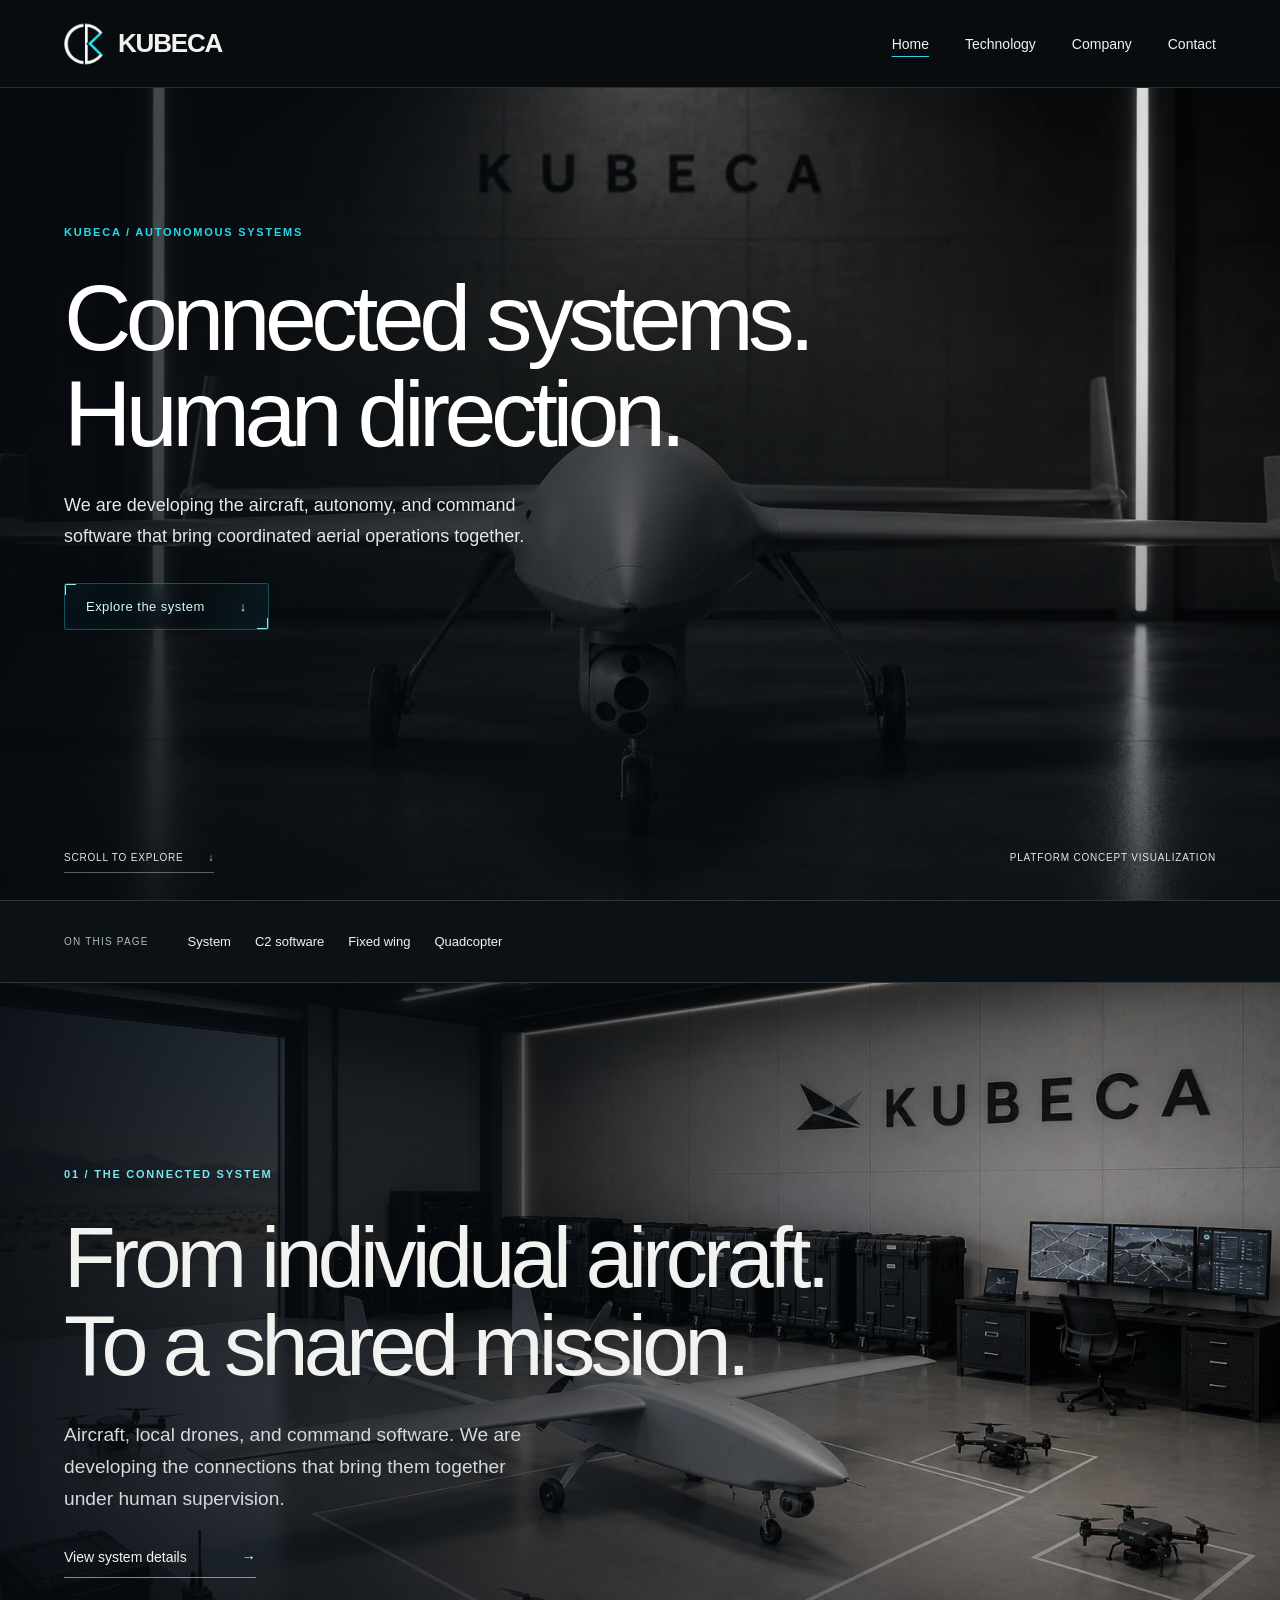
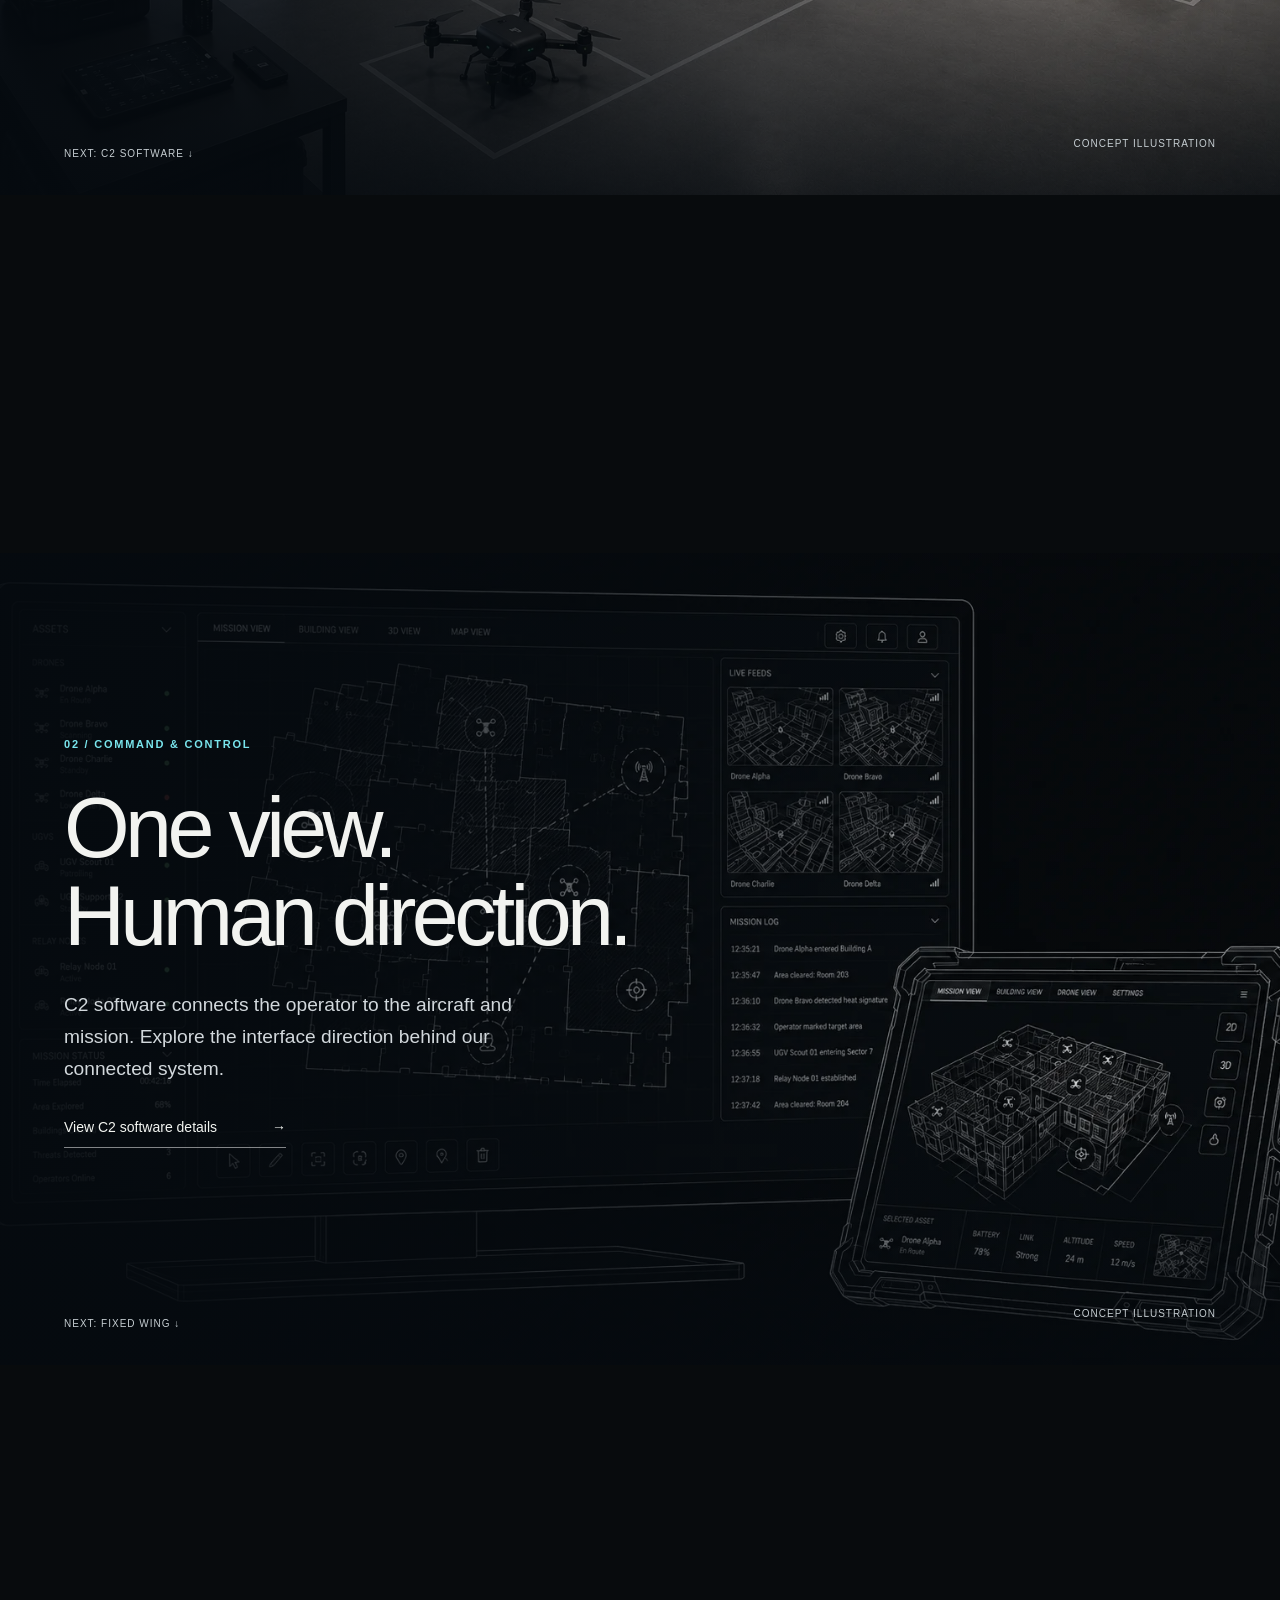
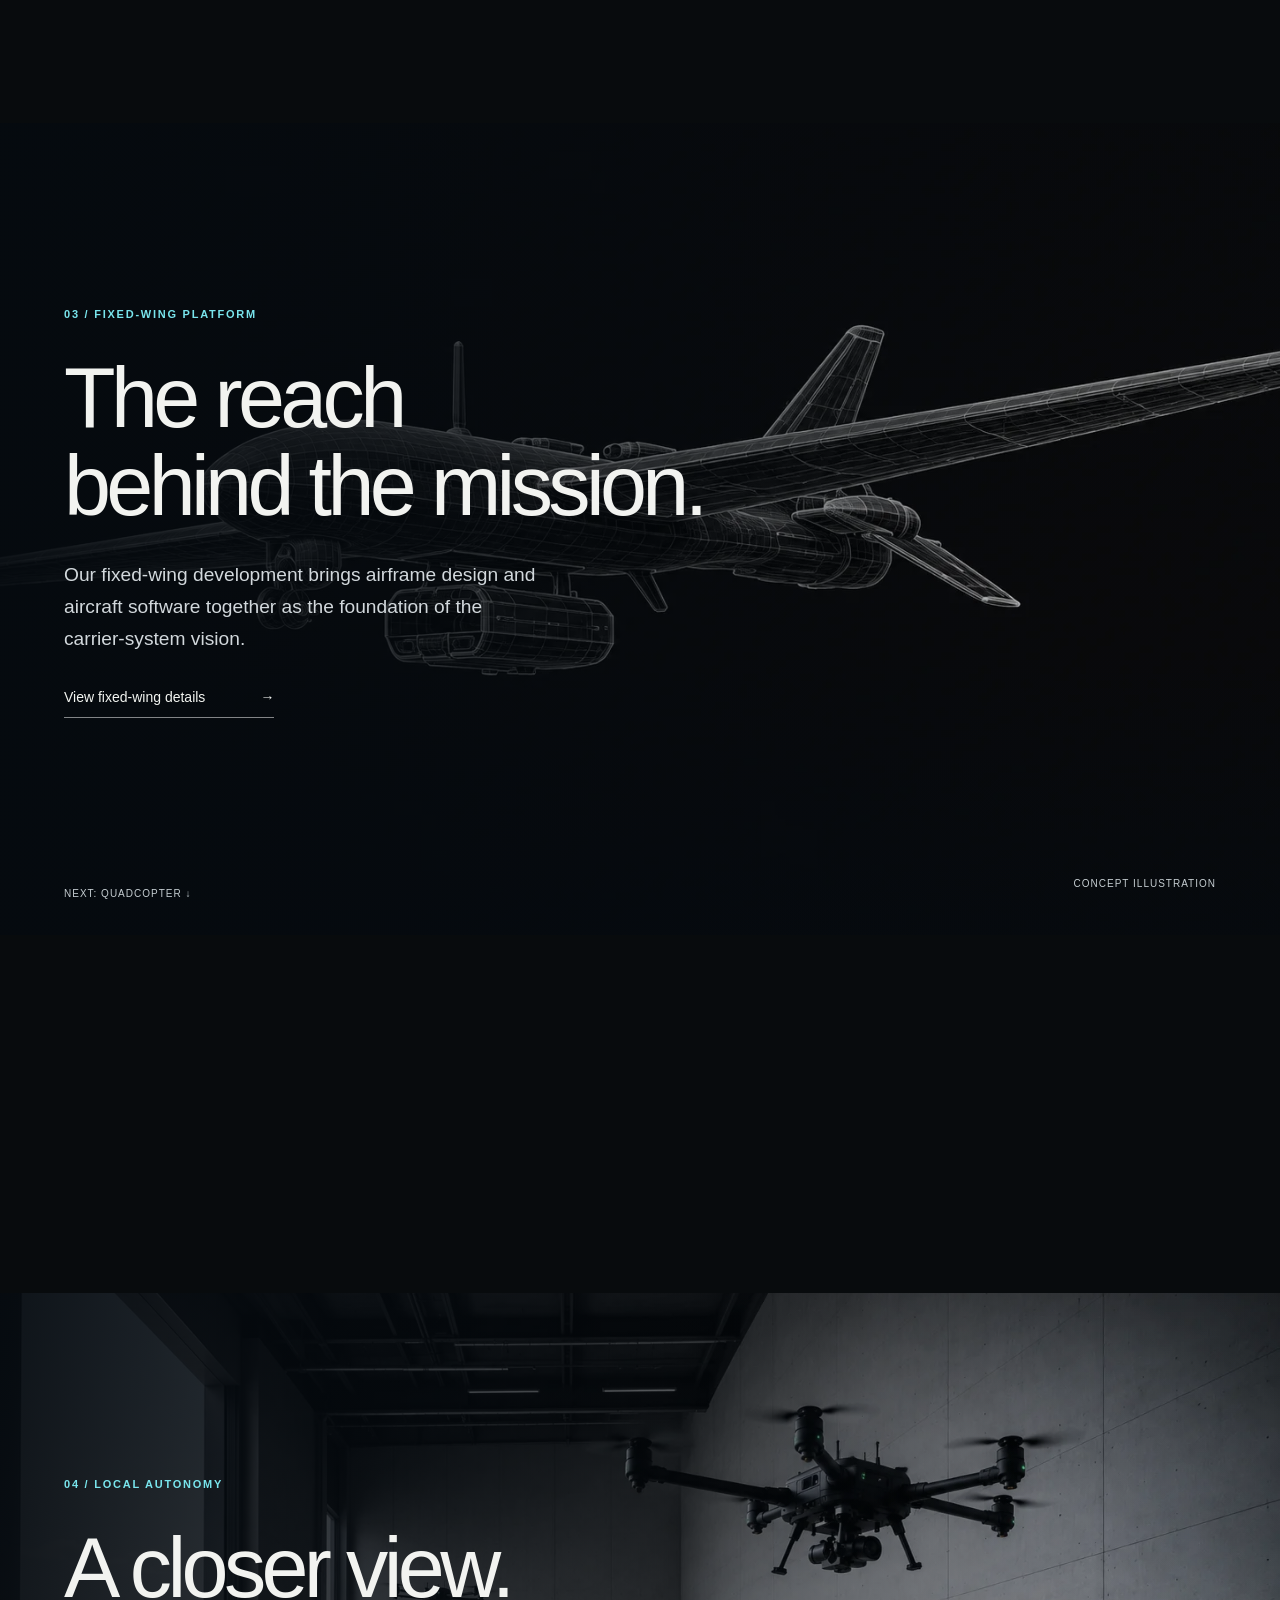
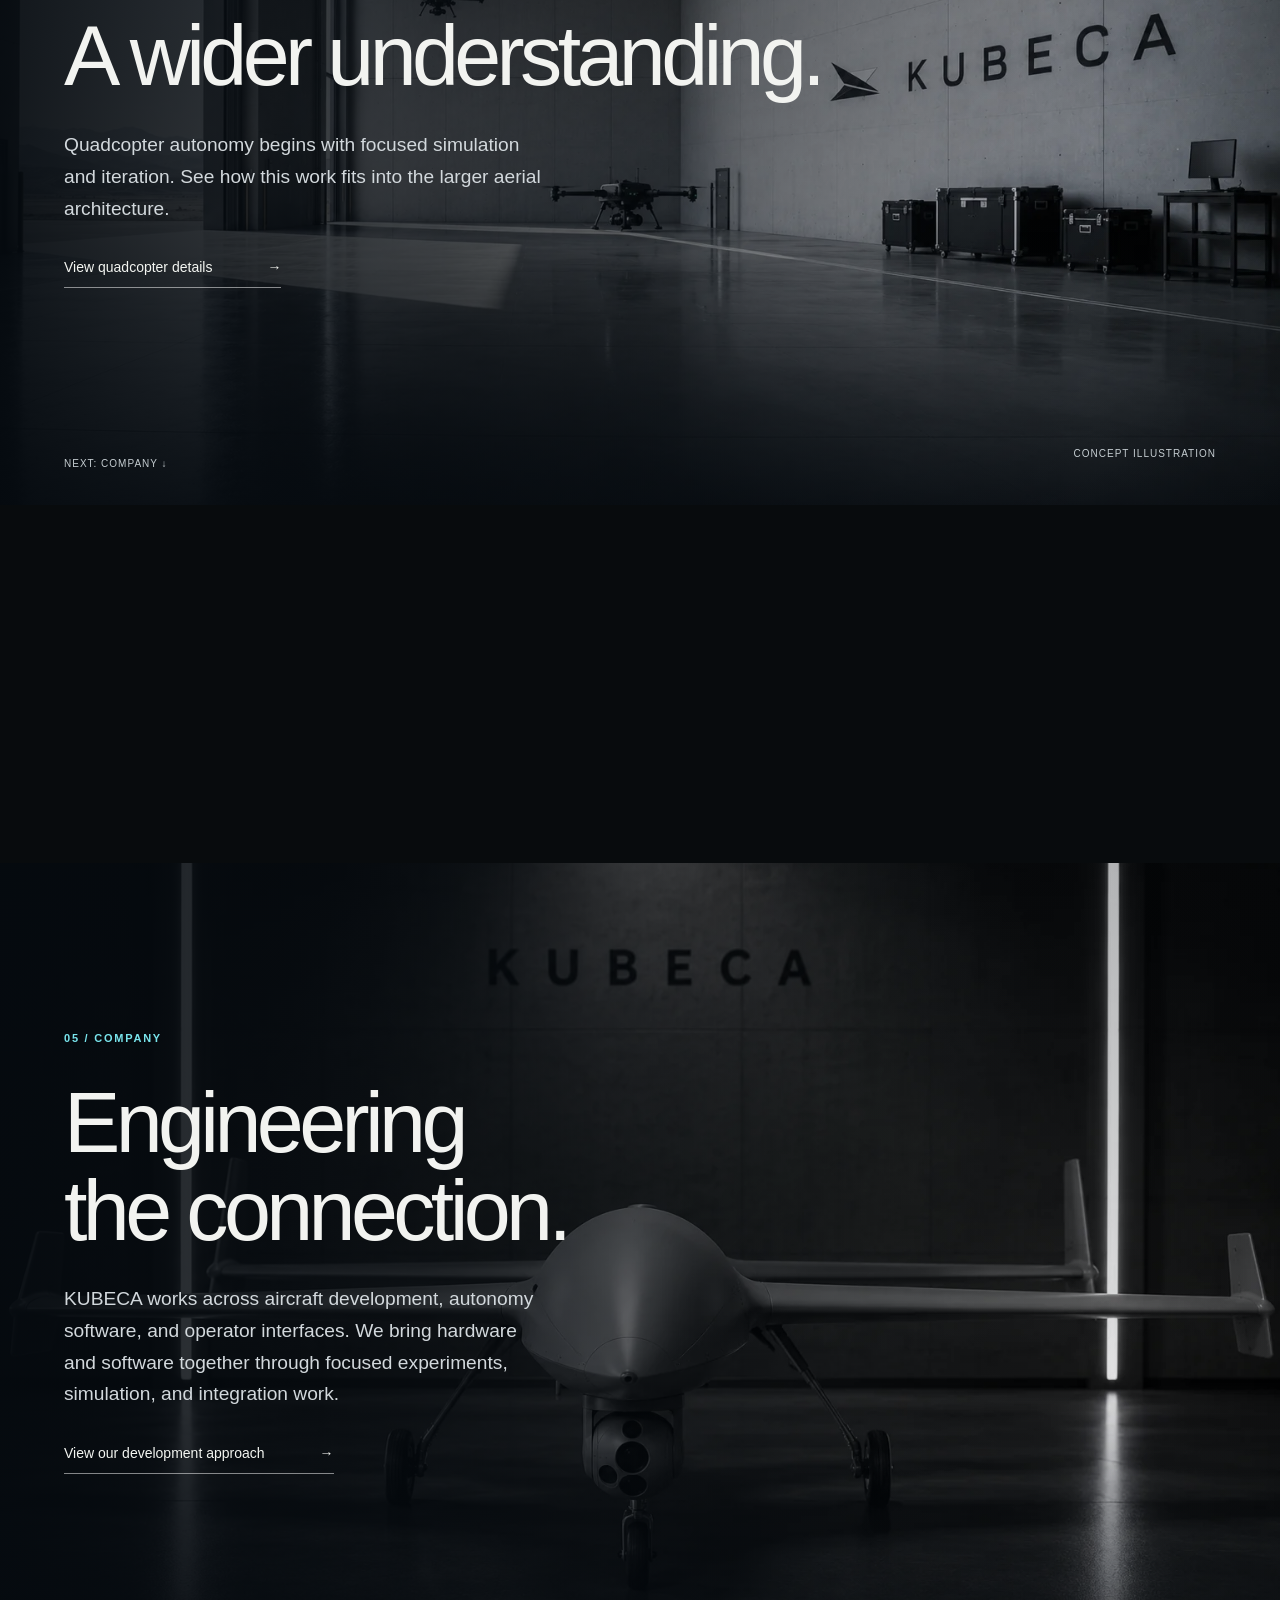
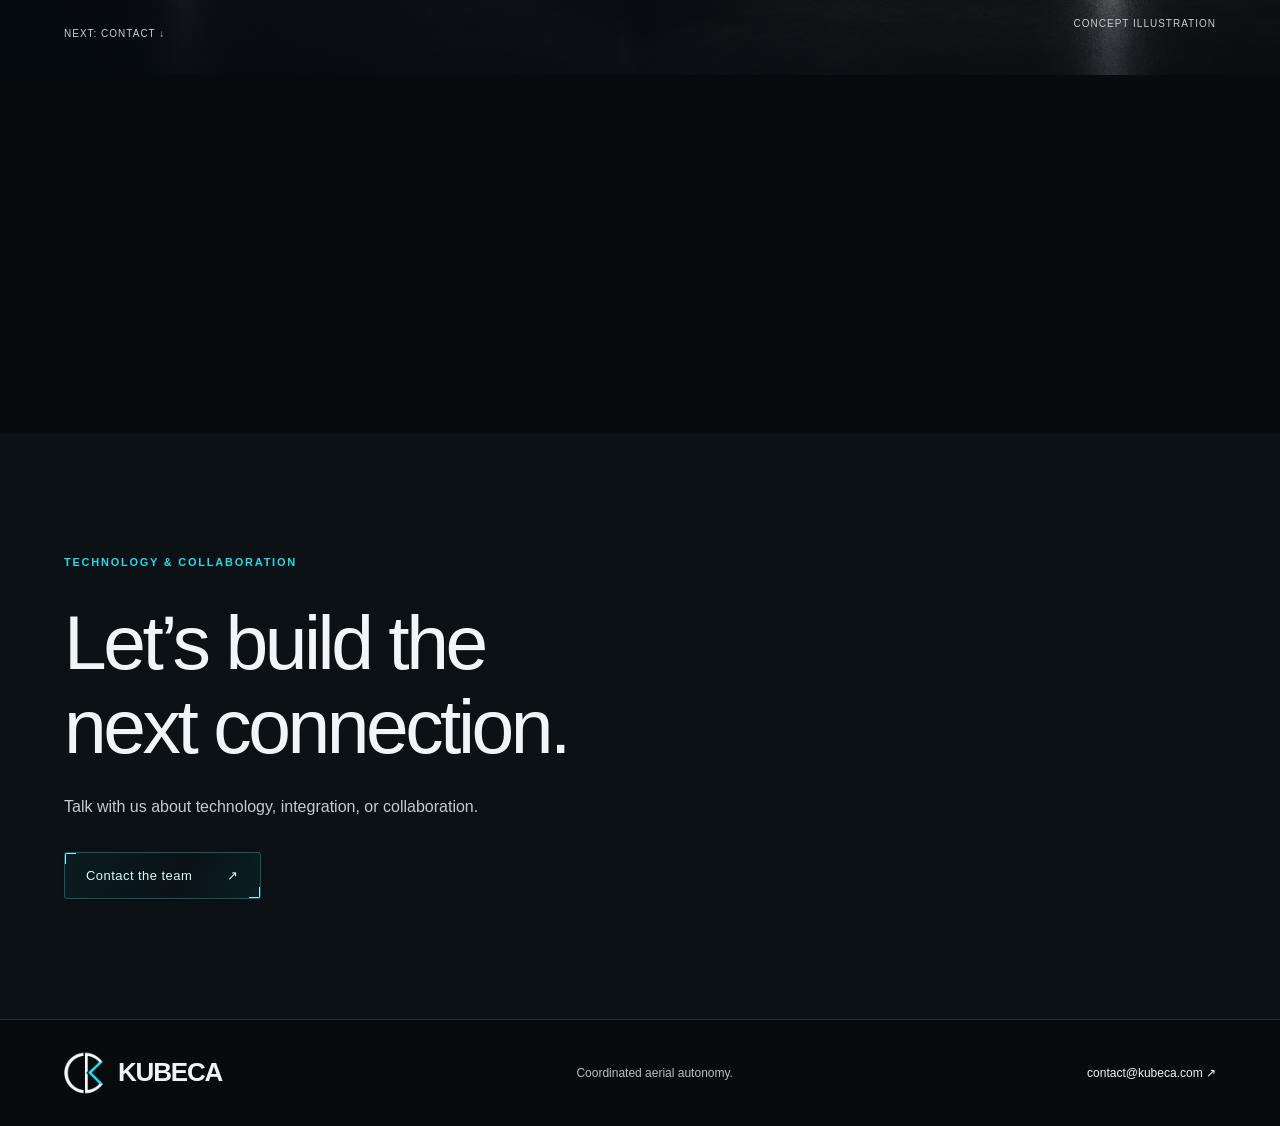
==== commit 04d49e7f: "Publish KUBECA public website only" ====
--- a/index.html
+++ b/index.html
@@ -1,208 +1,39 @@
-<!DOCTYPE html>
-<html lang="en">
-<head>
-  <meta charset="UTF-8" />
-  <meta name="viewport" content="width=device-width, initial-scale=1.0" />
-  <title>KUBECA | Private Preview</title>
-  <meta name="description" content="KUBECA is the mission-intelligence layer for coordinated autonomous systems." />
-  <link rel="preconnect" href="https://fonts.googleapis.com">
-  <link rel="preconnect" href="https://fonts.gstatic.com" crossorigin>
-  <link href="https://fonts.googleapis.com/css2?family=Inter:wght@400;500;600;700;800&display=swap" rel="stylesheet">
-  <link rel="stylesheet" href="styles.css" />
-</head>
-<body>
-<section id="lockScreen" class="lock-screen">
-  <aside class="access-visual" aria-hidden="true">
-    <video class="media-fill access-video" autoplay muted loop playsinline poster="https://images.unsplash.com/photo-1446776811953-b23d57bd21aa?auto=format&fit=crop&w=1800&q=90">
-      <source src="assets/videos/access.mp4" type="video/mp4">
-    </video>
-    <header class="access-top">
-      <div class="brand-mark">
-        <span class="brand-icon"></span>
-        <span>KUBECA</span>
-      </div>
-      <p>Private Preview <span></span></p>
-    </header>
-    <div class="scan-grid"></div>
-    <div class="access-corners"></div>
-    <span class="access-caption">Aerial Intelligence Platform</span>
-    <span class="access-coordinate">34.0522&deg; N<br>118.2437&deg; W</span>
-    <span class="access-reticle">+</span>
-    <div class="status-block top-status">
-      <span>Signal State</span>
-      <strong id="signalState">Locked</strong>
-    </div>
-  </aside>
-
-  <div class="access-panel">
-    <form id="passwordForm" class="password-box">
-      <div class="access-copy-block">
-        <p id="passwordMode" class="password-mode">Private Preview</p>
-        <span class="title-rule"></span>
-        <h1 id="passwordTitle">Access<br>Restricted</h1>
-        <p class="access-copy">KUBECA is the mission-intelligence layer for coordinated autonomous systems.</p>
-        <p class="access-copy">This private preview is available to selected partners, researchers, and investors.</p>
-      </div>
-      <div class="access-form-block">
-        <label for="passwordInput">Enter Access Code</label>
-        <div class="input-shell">
-          <input id="passwordInput" type="password" minlength="3" autocomplete="current-password" placeholder="Access code" required />
-          <span class="input-target"></span>
-        </div>
-        <button id="passwordSubmit" type="submit">Unlock Preview <span>-></span></button>
-        <p id="passwordMessage" class="password-message" aria-live="polite"></p>
-        <p class="secure-note">Secure encrypted connection</p>
-      </div>
-    </form>
-  </div>
-  <footer class="access-footer">
-    <span>KUBECA Systems</span>
-    <span>Confidential Access Only</span>
-  </footer>
-</section>
-
-<div id="siteContent" class="site-content locked" aria-hidden="true">
-  <header class="site-header" id="siteHeader">
-    <div class="container nav-wrap">
-      <a class="logo" href="#home" aria-label="KUBECA Home">KUBECA</a>
-      <nav class="top-nav" aria-label="Primary navigation">
-        <button id="megaMenuOpen" class="nav-button" type="button">Investor Room</button>
-      </nav>
-      <button id="mobileToggle" class="mobile-toggle" aria-expanded="false" aria-controls="megaMenu" type="button">Investor Room <span>☰</span></button>
-    </div>
-  </header>
-
-  <aside id="megaMenu" class="mega-menu" aria-hidden="true">
-    <div class="mega-top">
-      <span class="mega-brand">KUBECA Investor Room</span>
-      <button id="menuClose" class="menu-close" type="button">×</button>
-    </div>
-    <div class="mega-grid">
-      <div class="mega-row">
-        <h4>WHY THIS MATTERS</h4>
-        <button class="deck-link" data-deck="signal-control-fragility" type="button">Reach + Deployment Gap</button>
-        <button class="deck-link" data-deck="human-bottleneck" type="button">Degraded Continuity</button>
-        <button class="deck-link" data-deck="mission-data-overload" type="button">Operator Overload</button>
-      </div>
-      <div class="mega-row">
-        <h4>THE KUBECA SYSTEM</h4>
-        <button class="deck-link" data-deck="pitch-system" type="button">The KUBECA System</button>
-        <button class="deck-link" data-deck="carrier-relay-layer" type="button">Carrier + Relay Layer</button>
-        <button class="deck-link" data-deck="local-autonomous-drone-teams" type="button">Local Autonomous Drone Teams</button>
-        <button class="deck-link" data-deck="mission-intelligence-layer" type="button">Mission Intelligence Layer</button>
-        <button class="deck-link" data-deck="shared-spatial-data" type="button">Shared Spatial Data</button>
-        <button class="deck-link" data-deck="operator-control-interface" type="button">Human-in-the-Loop Control</button>
-      </div>
-      <div class="mega-row">
-        <h4>OUR PRODUCTS</h4>
-        <button class="deck-link" data-deck="product-carrier-platform" type="button">Carrier Platform</button>
-        <button class="deck-link" data-deck="product-mission-modules" type="button">Mission Modules</button>
-        <button class="deck-link" data-deck="product-local-drone-teams" type="button">Local Drone Teams</button>
-        <button class="deck-link" data-deck="product-mission-software" type="button">Mission Software</button>
-      </div>
-      <div class="mega-row">
-        <h4>WHERE KUBECA CREATES VALUE</h4>
-        <button class="deck-link" data-deck="market-deep-recon" type="button">Defense / Tactical ISR</button>
-        <button class="deck-link" data-deck="market-indoor-urban" type="button">Disaster Response / Search Operations</button>
-        <button class="deck-link" data-deck="market-distributed-isr" type="button">Critical Infrastructure Security</button>
-      </div>
-      <div class="mega-row">
-        <h4>FIELD VALIDATION</h4>
-        <button class="deck-link" data-deck="validation-real-system-development" type="button">Built From Real System Development</button>
-      </div>
-      <div class="mega-row">
-        <h4>INVESTOR ROADMAP</h4>
-        <button class="deck-link" data-deck="investor-roadmap" type="button">Capital Staged Around Risk Reduction</button>
-      </div>
-      <div class="mega-row">
-        <h4>CURRENT INVESTMENT FOCUS</h4>
-        <button class="deck-link" data-deck="current-investment-focus" type="button">Pre-Seed / Prototype Round</button>
-      </div>
-      <div class="mega-row">
-        <h4>CONTACT</h4>
-        <button class="deck-link" data-deck="contact-kubeca" type="button">Contact The Team</button>
-      </div>
-    </div>
-  </aside>
-
-  <div id="panelBackdrop" class="panel-backdrop" aria-hidden="true">
-    <video class="media-fill" autoplay muted loop playsinline poster="https://images.unsplash.com/photo-1517976487492-5750f3195933?auto=format&fit=crop&w=1800&q=85">
-      <source src="assets/videos/founder.mp4" type="video/mp4">
-    </video>
-  </div>
-
-  <aside id="deckPanel" class="content-panel" aria-hidden="true">
-    <button id="deckPanelClose" class="panel-close" type="button" aria-label="Close card">×</button>
-    <div class="panel-content">
-      <span id="panelEyebrow">Private Card</span>
-      <h1 id="panelTitle">The founder thesis</h1>
-      <div id="panelBody" class="panel-body">KUBECA begins with a simple premise: autonomous aerial assets need a supervised mission intelligence layer to operate as one system.</div>
-      <div id="panelNote" class="founder-note">Private preview / investor deck</div>
-    </div>
-  </aside>
-
-  <aside id="detailPanel" class="detail-panel" aria-hidden="true">
-    <button id="detailClose" class="detail-close" type="button" aria-label="Close detail popup">Close <span>×</span></button>
-    <div class="detail-content">
-      <span id="detailEyebrow">System Detail</span>
-      <h1 id="detailTitle">Software-first navigation intelligence</h1>
-      <p id="detailIntro">A deeper view of how KUBECA turns perception, motion, maps, and confidence into navigation decisions.</p>
-      <div id="detailGrid" class="detail-grid"></div>
-    </div>
-  </aside>
-
-  <main id="home">
-    <section class="hero-section home-hero">
-      <img class="media-fill hero-image-zoom" src="assets/images/kubeca/Kubecafixed.png" alt="KUBECA autonomous aerial platform in an operational hangar">
-      <div class="hero-overlay"></div>
-      <div class="container hero-content">
-        <p class="hero-eyebrow">Supervised Mission Intelligence</p>
-        <h1>One mission layer for coordinated autonomous systems.</h1>
-        <p class="hero-copy">KUBECA connects carrier platforms, local drone agents, and human supervision into one shared mission picture - starting in the air and built for future cross-domain coordination.</p>
-      </div>
-    </section>
-
-    <section class="story home-who-story" id="story" aria-label="The system shift">
-      <section class="scene home-who-scene" data-detail="founder-thesis" data-title="The Coordination Bottleneck" data-copy="Autonomous platforms are advancing quickly, but mission coordination has not kept pace. Carrier hardware, local assets, sensors, maps, relay links, and operator workflows still have to become one mission system.">
-        <img class="media-fill home-who-image" src="assets/images/kubeca/homepage/swarm.png" alt="Coordinated aerial swarm over mapped terrain">
-      </section>
-      <section class="scene home-who-scene" data-detail="company-vision" data-title="The Mission-Intelligence Layer" data-copy="KUBECA connects reach, local sensing, mission software, and human supervision into one shared mission picture. Operators stay in command while the system coordinates the mission.">
-        <img class="media-fill home-who-image" src="assets/images/kubeca/kubeca-system-multi.png" alt="KUBECA multi-drone mission system">
-      </section>
-      <section class="scene home-who-scene" data-detail="built-from-field-experience" data-title="The First Configuration" data-copy="The first proof point is aerial: carrier platform, local drone agents, mission intelligence, and supervised handover. The same layer is designed to expand toward future autonomous assets across domains.">
-        <img class="media-fill home-who-image" src="assets/images/kubeca/kubecaquadcopter.png" alt="KUBECA drone systems in field-oriented development environment">
-      </section>
-      <aside class="story-text home-who-text" id="storyText">
-        <span>The System Shift</span>
-        <h2 id="storyTitle">01 - The Coordination Bottleneck</h2>
-        <p id="storyCopy">Autonomous platforms are advancing quickly, but mission coordination has not kept pace. Carrier hardware, local assets, sensors, maps, relay links, and operator workflows still have to become one mission system.</p>
-      </aside>
-    </section>
-
-    <section class="contact-cta" id="contact">
-      <div class="container contact-cta-inner">
-        <div>
-          <span>Investor Room</span>
-          <h2>Review the mission system.</h2>
-          <p>Explore the problem, integrated aerial system, product architecture, validation path, and the long-term mission intelligence platform.</p>
-          <button id="homeInvestorBottomOpen" class="primary-link" type="button">Enter Investor Room <span>-></span></button>
-        </div>
-        <div class="contact-schematic" aria-hidden="true">
-          <i></i><i></i><i></i><i></i>
-        </div>
-      </div>
-    </section>
-  </main>
-</div>
-
-<script src="assets/js/dom.js"></script>
-<script src="assets/js/data.js"></script>
-<script src="assets/js/auth.js"></script>
-<script src="assets/js/menu.js"></script>
-<script src="assets/js/renderers.js"></script>
-<script src="assets/js/panels.js"></script>
-<script src="assets/js/story.js"></script>
-<script src="assets/js/events.js"></script>
-<script src="assets/js/app-init.js"></script>
-</body>
-</html>
+<!doctype html>
+<html lang="en"><head><meta charset="utf-8"><meta name="viewport" content="width=device-width, initial-scale=1"><title>KUBECA - Coordinated aerial autonomy</title><meta name="description" content="KUBECA is developing coordinated aerial systems: command software, fixed-wing platforms, and local drone autonomy under human supervision."><meta name="theme-color" content="#10191e"><link rel="stylesheet" href="assets/css/public.css"><link rel="stylesheet" href="assets/css/cinematic.css"></head><body class="cinematic-home">
+<a class="skip" href="#main">Skip to content</a><header class="site-nav"><a class="wordmark" href="index.html" aria-label="KUBECA home"><span class="brand-symbol" aria-hidden="true"><img src="assets/images/KUBECAWHITE.png" alt="" width="1536" height="1024"></span><span class="brand-name">KUBECA</span></a><nav aria-label="Main navigation"><a href="index.html" aria-current="page">Home</a><a href="technology.html">Technology</a><a href="index.html#company">Company</a><a href="index.html#contact">Contact</a></nav></header><main id="main"><section class="hero"><img src="assets/images/public/hero.webp" alt="Concept visualization of the KUBECA fixed-wing aircraft in a hangar" width="1535" height="1024" fetchpriority="high"><div class="shade"></div><div class="hero-content"><p class="eyebrow">KUBECA / Autonomous systems</p><h1>Connected systems.<br>Human direction.</h1><p class="hero-copy">We are developing the aircraft, autonomy, and command software that bring coordinated aerial operations together.</p><a class="button" href="#story">Explore the system <span aria-hidden="true">&#8595;</span></a></div><div class="hero-bottom"><a class="scroll-cue" href="#story">Scroll to explore <span aria-hidden="true">&#8595;</span></a><span>Platform concept visualization</span></div></section>
+<div class="cinematic-story" id="story" aria-label="Explore KUBECA technology">
+<nav class="story-navigation" aria-label="Homepage chapters"><span>On this page</span><a href="#story-system">System</a><a href="#story-c2">C2 software</a><a href="#story-fixed-wing">Fixed wing</a><a href="#story-quadcopter">Quadcopter</a></nav>
+<section class="film-chapter" id="story-system" aria-labelledby="title-system">
+  <div class="film-stage">
+    <img class="film-image" src="assets/images/public/system.webp" width="1536" height="1024" alt="Concept visualization of the intended connected aerial system" loading="lazy">
+    <div class="film-shade"></div>
+    <div class="film-copy"><p class="eyebrow">01 / The connected system</p><h2 id="title-system">From individual aircraft.<br>To a shared mission.</h2><p class="film-description">Aircraft, local drones, and command software. We are developing the connections that bring them together under human supervision.</p><a class="text-link" href="technology.html#system">View system details <span aria-hidden="true">&#8594;</span></a></div>
+    <div class="film-footer"><a href="#story-c2">Next: C2 software <span aria-hidden="true">&#8595;</span></a><span>Concept illustration</span></div>
+  </div>
+</section>
+<section class="film-chapter" id="story-c2" aria-labelledby="title-c2">
+  <div class="film-stage">
+    <img class="film-image" src="assets/images/public/c2.webp" width="1625" height="968" alt="Concept illustration of KUBECA mission command displays" loading="lazy">
+    <div class="film-shade"></div>
+    <div class="film-copy"><p class="eyebrow">02 / Command &amp; control</p><h2 id="title-c2">One view.<br>Human direction.</h2><p class="film-description">C2 software connects the operator to the aircraft and mission. Explore the interface direction behind our connected system.</p><a class="text-link" href="technology.html#c2">View C2 software details <span aria-hidden="true">&#8594;</span></a></div>
+    <div class="film-footer"><a href="#story-fixed-wing">Next: Fixed wing <span aria-hidden="true">&#8595;</span></a><span>Concept illustration</span></div>
+  </div>
+</section>
+<section class="film-chapter" id="story-fixed-wing" aria-labelledby="title-fixed-wing">
+  <div class="film-stage">
+    <img class="film-image" src="assets/images/public/carrier.webp" width="1710" height="920" alt="Concept illustration of the fixed-wing carrier platform" loading="lazy">
+    <div class="film-shade"></div>
+    <div class="film-copy"><p class="eyebrow">03 / Fixed-wing platform</p><h2 id="title-fixed-wing">The reach<br>behind the mission.</h2><p class="film-description">Our fixed-wing development brings airframe design and aircraft software together as the foundation of the carrier-system vision.</p><a class="text-link" href="technology.html#fixed-wing">View fixed-wing details <span aria-hidden="true">&#8594;</span></a></div>
+    <div class="film-footer"><a href="#story-quadcopter">Next: Quadcopter <span aria-hidden="true">&#8595;</span></a><span>Concept illustration</span></div>
+  </div>
+</section>
+<section class="film-chapter" id="story-quadcopter" aria-labelledby="title-quadcopter">
+  <div class="film-stage">
+    <img class="film-image" src="assets/images/public/quad.webp" width="1535" height="1024" alt="Concept visualization of a local quadcopter" loading="lazy">
+    <div class="film-shade"></div>
+    <div class="film-copy"><p class="eyebrow">04 / Local autonomy</p><h2 id="title-quadcopter">A closer view.<br>A wider understanding.</h2><p class="film-description">Quadcopter autonomy begins with focused simulation and iteration. See how this work fits into the larger aerial architecture.</p><a class="text-link" href="technology.html#quadcopter">View quadcopter details <span aria-hidden="true">&#8594;</span></a></div>
+    <div class="film-footer"><a href="#company">Next: Company <span aria-hidden="true">&#8595;</span></a><span>Concept illustration</span></div>
+  </div>
+</section>
+</div>
+<section class="film-chapter company-chapter" id="company" aria-labelledby="company-title"><div class="film-stage"><img class="film-image" src="assets/images/public/hero.webp" width="1535" height="1024" alt="Concept visualization of the KUBECA aircraft in a hangar" loading="lazy"><div class="film-shade"></div><div class="film-copy"><p class="eyebrow">05 / Company</p><h2 id="company-title">Engineering<br>the connection.</h2><p class="film-description">KUBECA works across aircraft development, autonomy software, and operator interfaces. We bring hardware and software together through focused experiments, simulation, and integration work.</p><a class="text-link" href="technology.html#development">View our development approach <span aria-hidden="true">&#8594;</span></a></div><div class="film-footer"><a href="#contact">Next: Contact <span aria-hidden="true">&#8595;</span></a><span>Concept illustration</span></div></div></section><section class="contact section dark" id="contact"><p class="eyebrow">Technology &amp; collaboration</p><h2>Let&#8217;s build the<br>next connection.</h2><p>Talk with us about technology, integration, or collaboration.</p><a class="button" href="mailto:contact@kubeca.com">Contact the team <span aria-hidden="true">&#8599;</span></a></section></main><footer class="footer"><a class="wordmark" href="index.html" aria-label="KUBECA home"><span class="brand-symbol" aria-hidden="true"><img src="assets/images/KUBECAWHITE.png" alt="" width="1536" height="1024"></span><span class="brand-name">KUBECA</span></a><span>Coordinated aerial autonomy.</span><a href="mailto:contact@kubeca.com">contact@kubeca.com &#8599;</a></footer><script src="assets/js/cinematic.js" defer></script></body></html>
--- a/assets/css/public.css
+++ b/assets/css/public.css
@@ -0,0 +1,29 @@
+
+:root{--paper:#f1f5f7;--ink:#122027;--muted:#53636c;--line:#d0dbe0;--dark:#10191e;--accent:#29d8e7;--gutter:clamp(22px,5vw,88px)}
+*{box-sizing:border-box}html{scroll-behavior:smooth;scroll-padding-top:100px}body{margin:0;background:var(--paper);color:var(--ink);font-family:Arial,Helvetica,sans-serif}a{color:inherit;text-decoration:none}img{display:block;width:100%;height:auto}figure,p,h1,h2,h3{margin:0}p{line-height:1.7}h1,h2,h3{font-weight:500}h1{font-size:clamp(44px,6.5vw,100px);line-height:1.03;letter-spacing:-.055em}h2{font-size:clamp(34px,4vw,64px);line-height:1.1;letter-spacing:-.045em}h3{font-size:24px;letter-spacing:-.02em}a:focus-visible,summary:focus-visible{outline:3px solid #29d8e7;outline-offset:6px}.skip{position:fixed;top:8px;left:12px;z-index:20;padding:14px;background:white;transform:translateY(-150%)}.skip:focus{transform:none}.site-nav{height:88px;padding:0 var(--gutter);display:flex;align-items:center;justify-content:space-between;background:var(--paper);border-bottom:1px solid var(--line);position:sticky;top:0;z-index:10}.wordmark{font-size:26px;font-weight:800;letter-spacing:-.045em}.wordmark span{display:inline-block;width:8px;height:8px;background:#29d8e7;margin-left:8px}.site-nav nav{display:flex;align-items:center;gap:36px;font-size:14px}.site-nav nav a{padding:12px 0}.site-nav a:hover,.site-nav [aria-current=page]{text-decoration:underline;text-underline-offset:7px}.hero{position:relative;min-height:680px;height:calc(100svh - 88px);max-height:980px;background:var(--dark);color:white;overflow:hidden}.hero>img,.shade{position:absolute;inset:0;height:100%;object-fit:cover}.shade{background:linear-gradient(90deg,#071016d9,#07101640),linear-gradient(0deg,#071016cc,transparent 45%)}.hero-content{position:relative;padding:clamp(80px,12vh,150px) var(--gutter) 120px;max-width:1200px}.eyebrow{text-transform:uppercase;font-size:11px;letter-spacing:.16em;font-weight:600;margin-bottom:28px}.hero .eyebrow,.dark .eyebrow{color:var(--accent)}.hero-copy{max-width:520px;font-size:18px;margin-top:28px;color:#e0e9ed}.button{display:inline-flex;justify-content:space-between;gap:50px;padding:18px 23px;font-size:14px;margin-top:32px;background:var(--paper);color:var(--ink)}.button:hover{background:var(--accent)}.hero-bottom{position:absolute;bottom:27px;left:var(--gutter);right:var(--gutter);display:flex;justify-content:space-between;gap:20px;font-size:10px;letter-spacing:.08em;text-transform:uppercase;color:#dde7eb}.section{padding:100px var(--gutter)}.split{display:grid;grid-template-columns:1fr 2fr;gap:60px}.split>div{max-width:800px}.lead{font-size:clamp(19px,2vw,25px);line-height:1.5;letter-spacing:-.015em}.split .lead,.platform .lead{margin:28px 0 20px}.text-link{display:inline-flex;gap:40px;border-bottom:1px solid;padding-bottom:12px;margin-top:30px;font-size:14px}.heading{display:flex;align-items:flex-end;justify-content:space-between;gap:50px;margin-bottom:50px}.heading>p{max-width:390px;color:var(--muted)}.border-top{border-top:1px solid var(--line)}.cards{display:grid;grid-template-columns:repeat(3,minmax(0,1fr));gap:25px}.card figure{position:relative;overflow:hidden;background:var(--dark)}.card img{aspect-ratio:4/3;object-fit:cover;transition:transform .3s}.card:hover img{transform:scale(1.025)}.card figcaption{position:absolute;bottom:12px;left:12px;font-size:10px;color:white;background:#122027e8;padding:6px 9px}.card-number{display:flex;justify-content:space-between;margin:23px 0 18px;font-size:10px;letter-spacing:.12em;text-transform:uppercase}.card h3{margin-bottom:12px}.card p{font-size:15px;color:var(--muted)}.tinted{background:#e2eaee}.dark{background:var(--dark);color:var(--paper)}.contact h2{font-size:clamp(45px,6vw,90px)}.contact>p:not(.eyebrow){margin-top:24px;color:#b5c8d1}.footer{padding:32px var(--gutter);display:flex;align-items:center;justify-content:space-between;gap:25px;font-size:12px}.footer>span{color:var(--muted)}.tech-hero .lead{max-width:660px;margin-top:30px;color:var(--muted)}.section-nav{display:flex;gap:32px;flex-wrap:wrap;padding:23px var(--gutter);border-block:1px solid var(--line);font-size:13px}.section-nav a:hover{text-decoration:underline}.flow{list-style:none;display:grid;grid-template-columns:repeat(4,minmax(0,1fr));padding:0;margin:0;border:1px solid var(--line)}.flow li{padding:30px 24px;border-right:1px solid var(--line)}.flow li:last-child{border:0}.flow span{font-size:11px;color:var(--muted)}.flow h3{font-size:21px;margin:35px 0 12px}.flow p{font-size:14px;color:var(--muted)}.caption,figcaption{font-size:12px;line-height:1.6;color:var(--muted);margin-top:14px}.dark .caption,.dark figcaption{color:#b5c8d1}.feature-heading{margin-bottom:45px}.feature-heading .lead{margin-top:26px;color:#bbccd3}.notes{display:grid;grid-template-columns:repeat(3,1fr);gap:40px;margin-top:40px}.notes h3{font-size:20px;margin-bottom:14px}.notes p{font-size:14px;color:#b5c8d1}.platform{display:grid;grid-template-columns:1fr 1.2fr;gap:70px;align-items:center}.platform p:not(.eyebrow){color:var(--muted)}.platform figure{min-width:0}.platform img{aspect-ratio:4/3;object-fit:cover}.badge{display:inline-block;border:1px solid #388894;font-size:10px;letter-spacing:.12em;text-transform:uppercase;padding:9px 11px;margin-top:25px}.rows article{display:grid;grid-template-columns:70px 1fr 1.2fr;gap:30px;padding:32px 0;border-top:1px solid var(--line)}.rows article>span{font-size:12px;color:var(--muted)}.rows p{color:var(--muted)}.mock-label{font-size:10px;letter-spacing:.08em;text-transform:uppercase;color:#a7edf2;border:1px solid #31626d;padding:6px 9px;white-space:nowrap}.console{background:#091218;border:1px solid #365360;border-radius:5px;overflow:hidden;font-family:Consolas,monospace}.console-top{padding:18px 22px;display:flex;justify-content:space-between;align-items:center;border-bottom:1px solid #2c414d;font-size:12px;gap:15px}.console-grid{display:grid;grid-template-columns:190px 1fr 205px;min-height:390px}.console-side{padding:23px 18px;background:#12212a;font-size:11px;color:#afc3cc}.console-side h3{font-size:11px;letter-spacing:.12em;text-transform:uppercase;margin-bottom:23px}.asset{padding:15px 0;border-bottom:1px solid #2d4653}.asset b{display:block;color:#e8f1f5;font-size:12px;margin-bottom:6px}.console-map{position:relative;min-height:350px;background:#152a34;background-image:linear-gradient(#ffffff08 1px,transparent 1px),linear-gradient(90deg,#ffffff08 1px,transparent 1px);background-size:30px 30px;overflow:hidden}.console-map svg{width:100%;height:100%;position:absolute;inset:0}.map-caption{position:absolute;bottom:18px;left:20px;font-size:10px;color:#bfd7df}.console-side dl{margin:0}.console-side dt{margin-top:20px}.console-side dd{margin:6px 0;color:#dcebf0;font-size:15px}.sim{background:#10222c;padding:20px;color:#dcebf0;border:1px solid #365e69}.sim-top{display:flex;justify-content:space-between;align-items:center;gap:15px;font-size:11px}.sim svg{display:block;width:100%;height:auto;margin:20px 0}.sim-bottom{display:flex;gap:20px;font:11px Consolas,monospace;color:#adcbd4}.media-note{border-left:2px solid #29d8e7;padding-left:16px}.platform details{margin-top:22px;border-top:1px solid var(--line);padding-top:18px}.platform summary{cursor:pointer;font-size:13px}.platform details p{font-size:13px;margin-top:12px}
+@media(min-width:1600px){.section{padding-inline:max(var(--gutter),calc((100vw - 1450px)/2))}}
+@media(max-width:1000px){.console-grid{grid-template-columns:150px 1fr}.console-side:last-child{grid-column:1/-1;display:flex;gap:30px;align-items:center}.console-side dl{display:flex;gap:30px}.console-side dt{margin-top:0}.console-side h3{margin-bottom:0}}
+@media(max-width:900px){.section{padding-block:70px}.split{grid-template-columns:1fr;gap:10px}.heading{align-items:flex-start;flex-direction:column;gap:25px}.heading>p{max-width:650px}.platform{grid-template-columns:1fr;gap:35px}.flow{grid-template-columns:repeat(2,1fr)}.flow li:nth-child(2){border-right:0}.flow li:nth-child(-n+2){border-bottom:1px solid var(--line)}.cards{gap:18px}.card h3{font-size:21px}.footer{flex-wrap:wrap}}
+@media(max-width:600px){html{scroll-padding-top:90px}.site-nav{height:76px}.wordmark{font-size:22px}.site-nav nav{gap:15px;font-size:12px}.hero{height:auto;min-height:650px}.hero-content{padding-top:95px;padding-bottom:140px}.hero-copy{font-size:17px}.hero-bottom{flex-direction:column;gap:10px;font-size:9px}.cards{grid-template-columns:1fr;gap:42px}.card img{aspect-ratio:3/2}.section{padding-block:60px}.eyebrow{margin-bottom:24px}.notes{grid-template-columns:1fr;gap:27px}.flow li{padding:22px 16px}.flow h3{font-size:18px}.section-nav{gap:18px;font-size:12px}.rows article{grid-template-columns:30px 1fr;gap:15px}.rows article p{grid-column:2}.footer{align-items:flex-start;flex-direction:column;gap:18px}.button{gap:35px}.console-grid{grid-template-columns:1fr}.console-side:first-child{display:flex;flex-wrap:wrap;gap:18px}.console-side:first-child h3{width:100%}.asset{border:0;padding:0}.console-side:last-child{display:block}.console-side dl{gap:18px;margin-top:15px}.console-map{min-height:280px}.console-top{flex-wrap:wrap}.mock-label{font-size:9px}.sim-top{flex-wrap:wrap}}
+@media(prefers-reduced-motion:reduce){html{scroll-behavior:auto}*,*::before,*::after{transition:none!important;animation:none!important}}
+
+/* Keep global destinations separate from page-local chapter links. */
+.breadcrumb{display:flex;gap:12px;font-size:12px;color:var(--muted);margin-bottom:38px}
+.breadcrumb a{text-decoration:underline;text-underline-offset:4px}
+.section-nav{position:sticky;top:88px;z-index:9;background:var(--paper);align-items:center;gap:26px;padding-block:15px}
+.section-nav a{padding:8px 0}
+.section-nav-label{font-size:10px;text-transform:uppercase;letter-spacing:.1em;color:var(--muted)}
+body:not(.cinematic-home) main>section[id]{scroll-margin-top:80px}
+@media(max-width:600px){
+ .site-nav{padding-inline:16px;gap:12px}
+ .site-nav nav{gap:12px;font-size:11px}
+ .site-nav .wordmark{font-size:20px}
+ .site-nav .wordmark span{display:none}
+ .section-nav{position:static;gap:12px 20px}
+ .section-nav-label{width:100%}
+ body:not(.cinematic-home) main>section[id]{scroll-margin-top:0}
+ .story-navigation{gap:10px 22px}
+ .story-navigation>span{width:100%;margin:0}
+}
+
+@media(max-width:380px){.site-nav nav{gap:9px;font-size:10px}.site-nav{gap:8px}}
--- a/assets/css/cinematic.css
+++ b/assets/css/cinematic.css
@@ -0,0 +1,141 @@
+/* Cinematic public pages; scoped layouts keep detailed mockups readable. */
+.cinematic-home{background:#080b0d;color:#f2f3f0;--accent:#29d8e7}
+.cinematic-home .site-nav{background:#090d10ed;color:#f2f3f0;border-color:#ffffff21;backdrop-filter:blur(16px)}
+.cinematic-home .wordmark span{background:#eef2e8}
+.cinematic-home .hero{min-height:650px}
+.cinematic-home .hero>img{object-position:62% center}
+.cinematic-home .shade{background:linear-gradient(90deg,#050a0fd9,#050a0f26 85%),linear-gradient(0deg,#050a0f9e,transparent 65%)}
+.cinematic-home .hero h1{font-size:clamp(48px,7.3vw,116px);letter-spacing:-.06em}
+.cinematic-home .hero-content{padding-top:clamp(80px,15vh,170px)}
+.scroll-cue{display:inline-flex;gap:25px;align-items:center;border-bottom:1px solid #ffffff55;padding-bottom:9px}
+.cinematic-story{background:#080b0d}
+.story-navigation{display:flex;align-items:center;flex-wrap:wrap;gap:24px;padding:25px var(--gutter);border-block:1px solid #ffffff26;background:#0b1115;font-size:13px}
+.story-navigation>span{font-size:10px;text-transform:uppercase;letter-spacing:.12em;color:#aebbc1;margin-right:15px}
+.story-navigation a:hover,.film-footer a:hover{text-decoration:underline;text-underline-offset:5px}
+.story-navigation a{padding:8px 0}
+.film-footer a{padding:10px 0}
+.film-chapter{position:relative;min-height:130svh;background:#080b0d}
+.film-stage{position:sticky;top:88px;min-height:650px;height:calc(100svh - 88px);overflow:hidden;isolation:isolate;display:flex;align-items:center}
+.film-image,.film-shade{position:absolute;inset:0;width:100%;height:100%;object-fit:cover;z-index:-2}
+.film-image{object-position:center}
+.film-shade{z-index:-1;background:linear-gradient(90deg,#050a0ff0 0%,#050a0fb8 34%,#050a0f1c 85%),linear-gradient(0deg,#050a0fbb,transparent 35%,#050a0f38)}
+.film-copy{padding:75px var(--gutter) 110px;width:100%;max-width:1080px}
+.film-copy h2{font-size:clamp(48px,6.6vw,100px);letter-spacing:-.055em;line-height:1.04;text-wrap:balance}
+.film-copy .eyebrow{color:#c6cdd0;margin-bottom:32px}
+.film-description{font-size:clamp(17px,1.5vw,21px);max-width:480px;color:#d2d8dc;margin-top:28px;line-height:1.65}
+.film-copy .text-link{color:#f3f5f1;border-color:#ffffff80;gap:55px;margin-top:35px}
+.film-copy .text-link:hover{color:#fff;border-color:#fff}
+.film-footer{position:absolute;bottom:26px;left:var(--gutter);right:var(--gutter);display:flex;justify-content:space-between;gap:20px;font-size:10px;letter-spacing:.1em;text-transform:uppercase;color:#c5cdd1}
+.cinematic-home #company{background:#080b0d;color:#f2f3f0;padding:0}
+.cinematic-home .contact{background:#0b1115;padding-block:120px}
+.cinematic-home .contact>p:not(.eyebrow){color:#c3ccd0}
+.cinematic-home .footer{background:#080b0d;border-top:1px solid #ffffff21}
+.cinematic-home .footer>span{color:#b6c0c4}
+@media(max-width:760px),(max-height:600px){
+  .film-chapter{min-height:0}
+  .film-stage{position:relative;top:0;min-height:680px;height:auto}
+  .film-copy{padding-top:130px;padding-bottom:120px}
+  .film-copy h2{font-size:clamp(43px,8vw,65px)}
+  .film-description{max-width:440px}
+  .film-shade{background:linear-gradient(90deg,#050a0fe0,#050a0f66),linear-gradient(0deg,#050a0fda,transparent)}
+}
+@media(max-width:600px){
+  .film-footer{flex-direction:column;gap:8px;font-size:9px}
+  .film-image{object-position:62% center}
+  .cinematic-home .contact{padding-block:75px}
+}
+@media(prefers-reduced-motion:reduce){
+  .film-chapter{min-height:0}
+  .film-stage{position:relative;top:0;height:auto;min-height:650px}
+  .film-image,.cinematic-home .hero>img,.tech-hero-image{transform:none!important}
+}
+
+.cinematic-tech{background:#080d11;color:#eef1ed;--paper:#eef1ed;--ink:#eef1ed;--muted:#bcc6cb;--line:#ffffff26;--accent:#29d8e7}
+.cinematic-tech .site-nav{background:#090d10ed;color:#f2f3f0;backdrop-filter:blur(16px)}
+.cinematic-tech .wordmark span{background:#eef2e8}
+.cinematic-tech .tech-hero{position:relative;isolation:isolate;overflow:hidden;min-height:calc(100svh - 88px);display:flex;align-items:center;padding-block:90px 120px}
+.tech-hero-image,.tech-hero-shade{position:absolute;inset:0;width:100%;height:100%;object-fit:cover;z-index:-2}
+.tech-hero-shade{z-index:-1;background:linear-gradient(90deg,#030b12f2,#030b1299 55%,#030b1240),linear-gradient(0deg,#080d11c9,transparent 55%)}
+.tech-hero-copy{max-width:1100px}
+.cinematic-tech .tech-hero h1{font-size:clamp(48px,7.1vw,108px);line-height:1.03}
+.cinematic-tech .tech-hero .lead{color:#d3dbe0;max-width:600px;font-size:20px}
+.cinematic-tech .button{color:#122027}
+.tech-hero-caption{position:absolute;bottom:30px;right:var(--gutter);font-size:10px;letter-spacing:.1em;text-transform:uppercase;color:#c6d0d5}
+.cinematic-tech .breadcrumb{color:#d1dbe0;margin-bottom:45px}
+.cinematic-tech .section-nav{background:#0d151a;border-color:#ffffff26;backdrop-filter:blur(16px)}
+.cinematic-tech .section-nav-label{color:#a7b6be}
+.cinematic-tech main>.section:not(.tech-hero){padding-block:120px}
+.cinematic-tech h2{font-size:clamp(40px,5vw,78px)}
+.cinematic-tech #system{background:radial-gradient(ellipse at 90% 0%,#20313b 0%,#080d11 65%)}
+.cinematic-tech .flow{background:#ffffff04}
+.cinematic-tech .flow li{padding-block:40px}
+.cinematic-tech #c2{background:#060a0c}
+.cinematic-tech .console{box-shadow:0 35px 90px #0007;border-color:#3b6573}
+.cinematic-tech .feature-heading{margin-bottom:70px}
+.cinematic-tech .platform{grid-template-columns:minmax(0,1fr) minmax(0,1.25fr);gap:70px;min-height:95svh}
+.cinematic-tech .platform figure{position:relative}
+.cinematic-tech .platform img{aspect-ratio:4/5;object-fit:cover;object-position:center}
+.cinematic-tech #fixed-wing{background:linear-gradient(140deg,#111c23,#080d11 70%)}
+.cinematic-tech #quadcopter{background:linear-gradient(140deg,#121e20,#080d11 75%)}
+.cinematic-tech .platform .badge{color:#a7edf2}
+.cinematic-tech .sim{box-shadow:0 30px 70px #0005;padding:25px}
+.cinematic-tech #development{background:#111a20}
+.cinematic-tech .rows article{padding-block:42px}
+.cinematic-tech .contact{background:#050a0e}
+.cinematic-tech .footer{border-top:1px solid #ffffff26}
+@media(max-width:900px){
+ .cinematic-tech .platform{grid-template-columns:1fr;min-height:0;gap:40px}
+ .cinematic-tech .platform img{aspect-ratio:16/10;object-fit:contain;background:#070c10}
+ .cinematic-tech main>.section:not(.tech-hero){padding-block:80px}
+}
+@media(max-width:600px){
+ .cinematic-tech .tech-hero{min-height:calc(100svh - 76px);padding-block:55px 100px}
+ .cinematic-tech .tech-hero .lead{font-size:17px}
+ .cinematic-tech .tech-hero h1{font-size:clamp(44px,9vw,60px)}
+ .cinematic-tech .tech-hero-image{object-position:65% center}
+ .cinematic-tech .feature-heading{margin-bottom:35px}
+ .cinematic-tech main>.section:not(.tech-hero){padding-block:65px}
+ .cinematic-tech .sim{padding:16px}
+}
+
+/* Transparent uploaded KUBECA artwork; source PNGs remain unchanged. */
+.cinematic-home .wordmark,.cinematic-tech .wordmark{display:inline-flex;align-items:center;gap:12px;flex-shrink:0}
+.cinematic-home .wordmark .brand-symbol,.cinematic-tech .wordmark .brand-symbol{position:relative;display:block;width:42px;height:42px;margin:0;overflow:hidden;border-radius:0;background:transparent;flex-shrink:0}
+.wordmark .brand-symbol img{position:absolute;left:50%;top:50%;width:400%;height:auto;max-width:none;transform:translate(-50%,-48%)}
+.cinematic-home .wordmark .brand-name,.cinematic-tech .wordmark .brand-name{display:inline;width:auto;height:auto;margin:0;background:none}
+@media(max-width:600px){
+ .cinematic-home .site-nav .wordmark,.cinematic-tech .site-nav .wordmark{gap:7px;font-size:17px}
+ .cinematic-home .site-nav .brand-symbol,.cinematic-tech .site-nav .brand-symbol{width:32px;height:32px}
+}
+@media(max-width:400px){
+ .cinematic-home .site-nav .brand-name,.cinematic-tech .site-nav .brand-name{display:none}
+}
+
+/* KUBECA turquoise accent, shared by both cinematic pages. */
+.cinematic-home .button,.cinematic-tech .button{
+ position:relative;isolation:isolate;overflow:hidden;
+ color:#d4f8fb;background:linear-gradient(115deg,#29d8e70d,#29d8e703 60%,#29d8e712);
+ border:1px solid #29d8e752;border-radius:3px;
+ padding:15px 21px;gap:35px;font-size:13px;letter-spacing:.035em;
+ backdrop-filter:blur(10px);
+ box-shadow:inset 0 0 18px #29d8e706,0 0 16px #29d8e704;
+ transition:border-color .2s,background .2s,box-shadow .2s,color .2s;
+}
+.cinematic-home .button::before,.cinematic-tech .button::before{
+ content:"";position:absolute;inset:0;pointer-events:none;
+ background:linear-gradient(#8eeef4,#8eeef4) top left/11px 1px no-repeat,
+ linear-gradient(#8eeef4,#8eeef4) top left/1px 11px no-repeat,
+ linear-gradient(#8eeef4,#8eeef4) bottom right/11px 1px no-repeat,
+ linear-gradient(#8eeef4,#8eeef4) bottom right/1px 11px no-repeat;
+}
+.cinematic-home .button:hover,.cinematic-tech .button:hover{
+ color:#fff;background:linear-gradient(115deg,#29d8e71c,#29d8e709);
+ border-color:#68e6ef99;box-shadow:inset 0 0 20px #29d8e70a,0 0 22px #29d8e712;
+}
+.cinematic-home .button:focus-visible,.cinematic-tech .button:focus-visible{
+ outline:2px solid #a4f4f9;outline-offset:5px;
+}
+.cinematic-home .button:active,.cinematic-tech .button:active{background:#29d8e724}
+.cinematic-home .site-nav [aria-current=page],.cinematic-tech .site-nav [aria-current=page]{text-decoration-color:#29d8e7}
+.film-copy .eyebrow,.cinematic-tech .eyebrow{color:#79e5ed}
+.film-copy .text-link:hover,.story-navigation a:hover,.section-nav a:hover{color:#79e5ed}
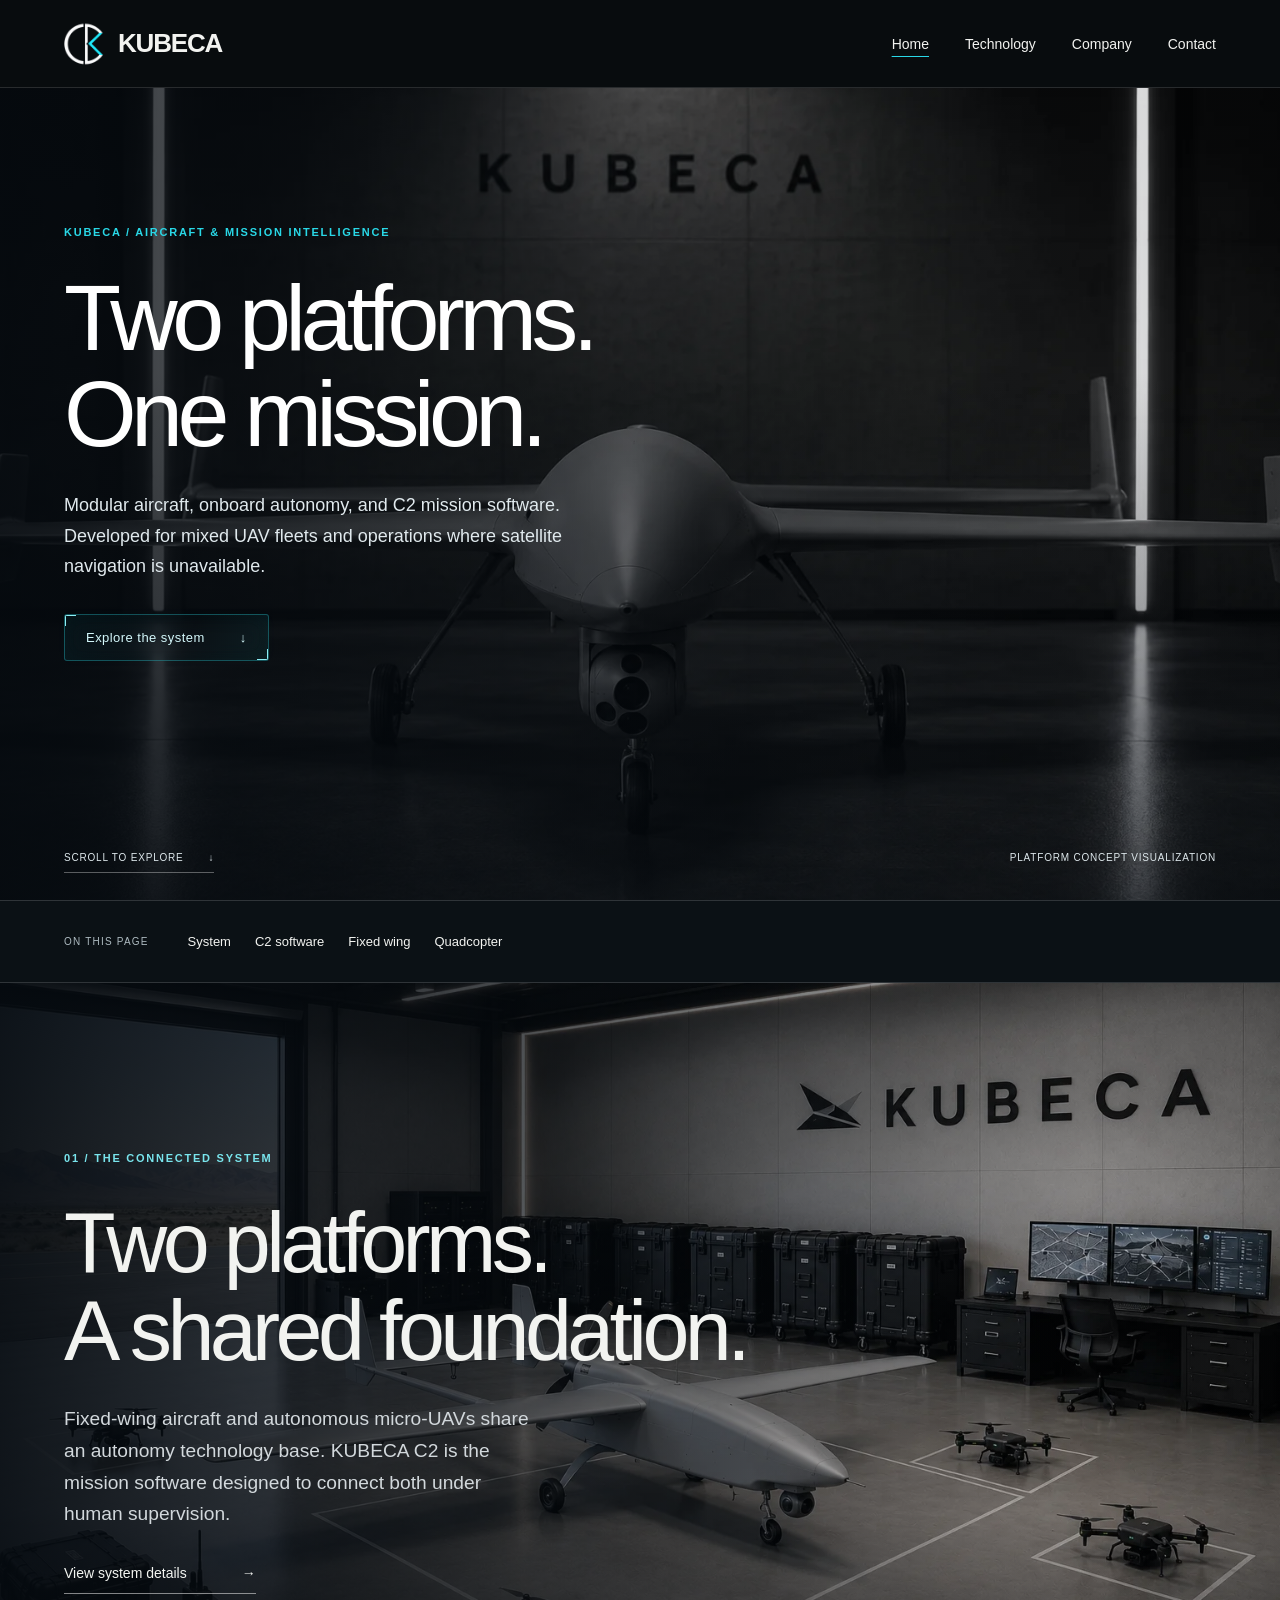
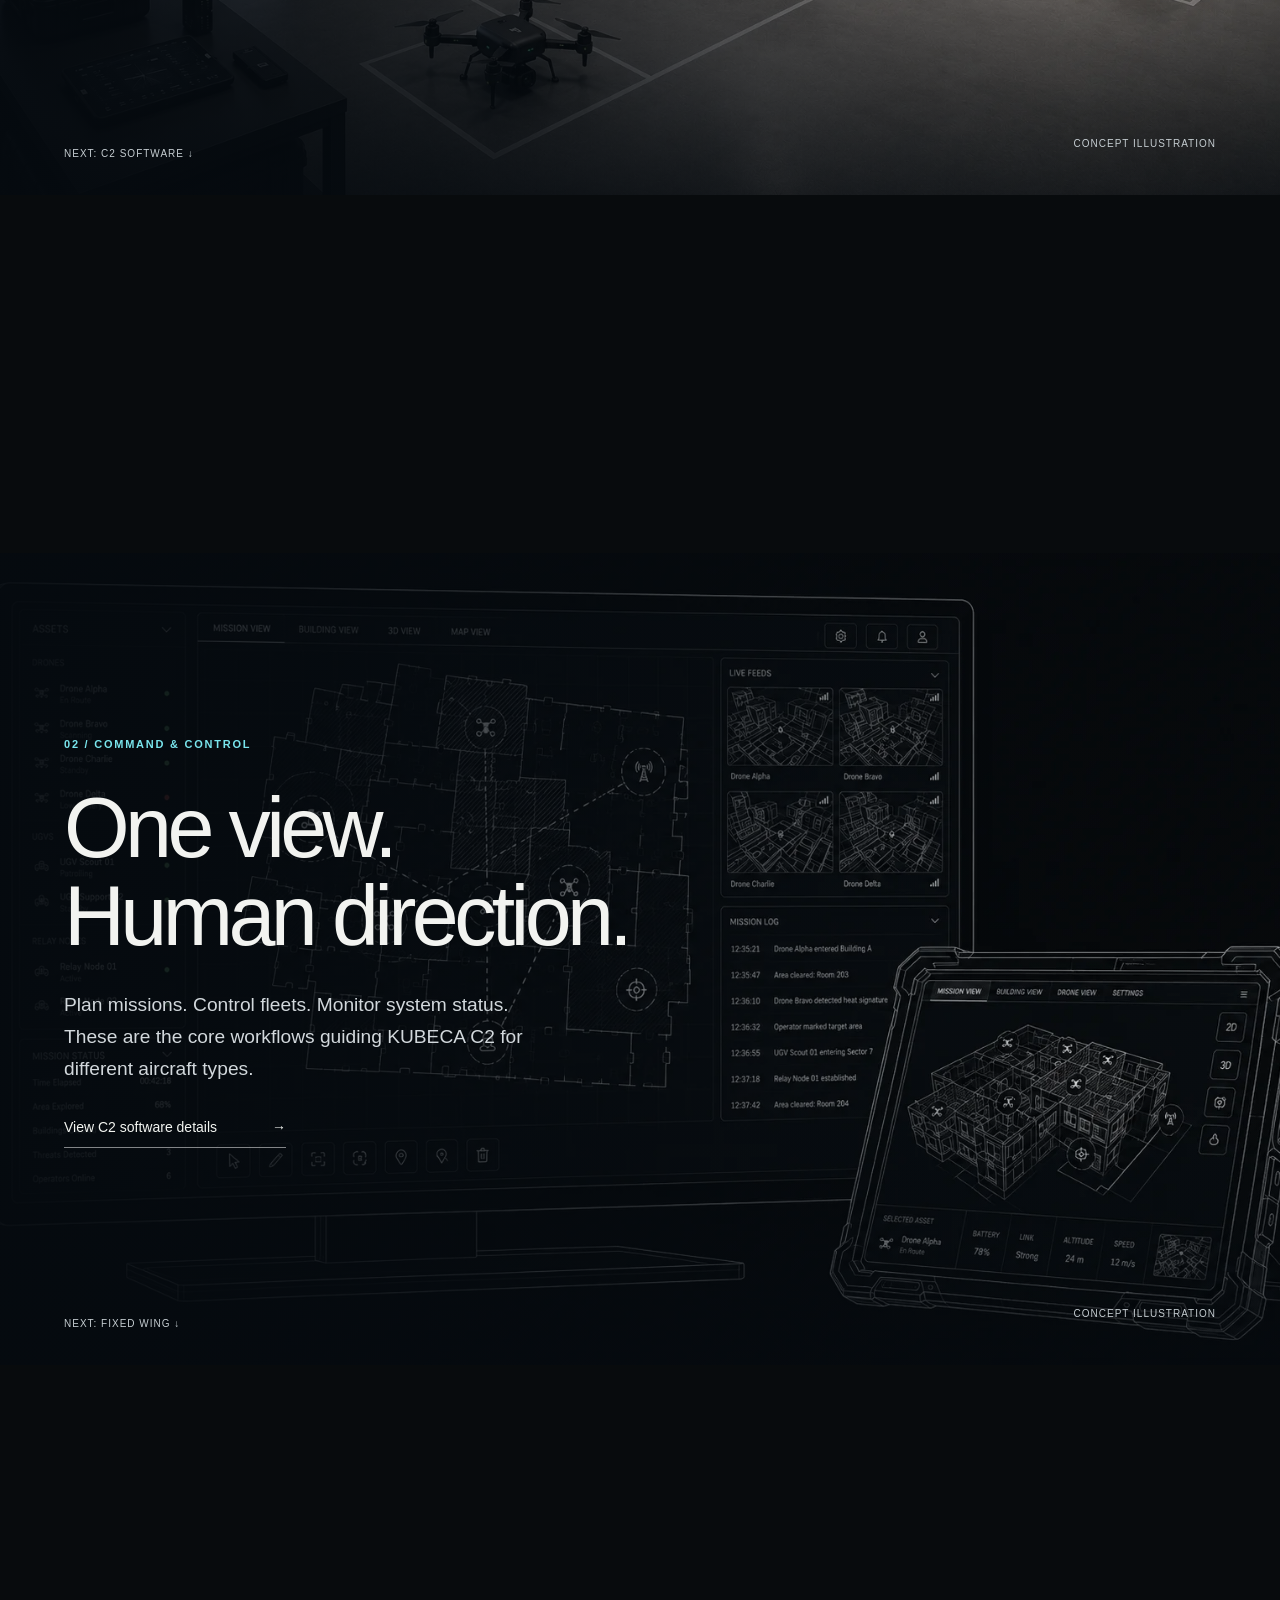
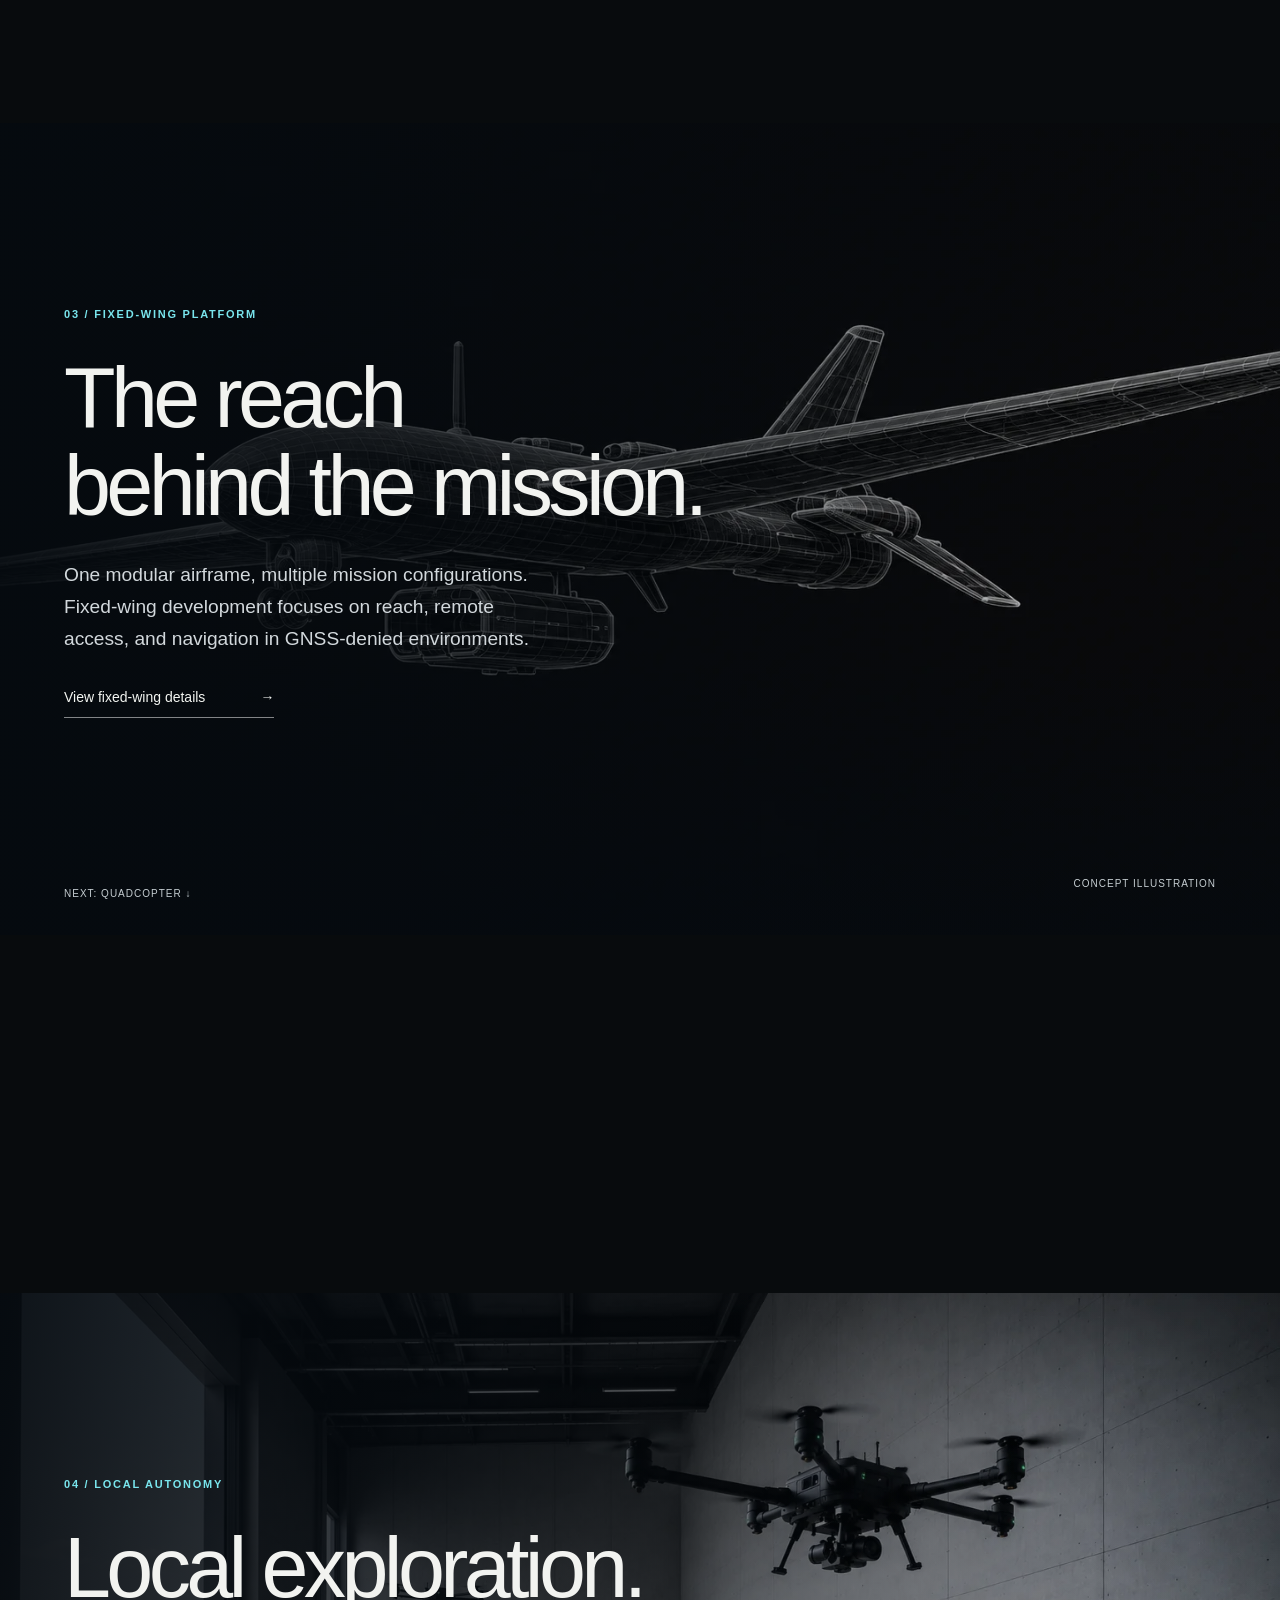
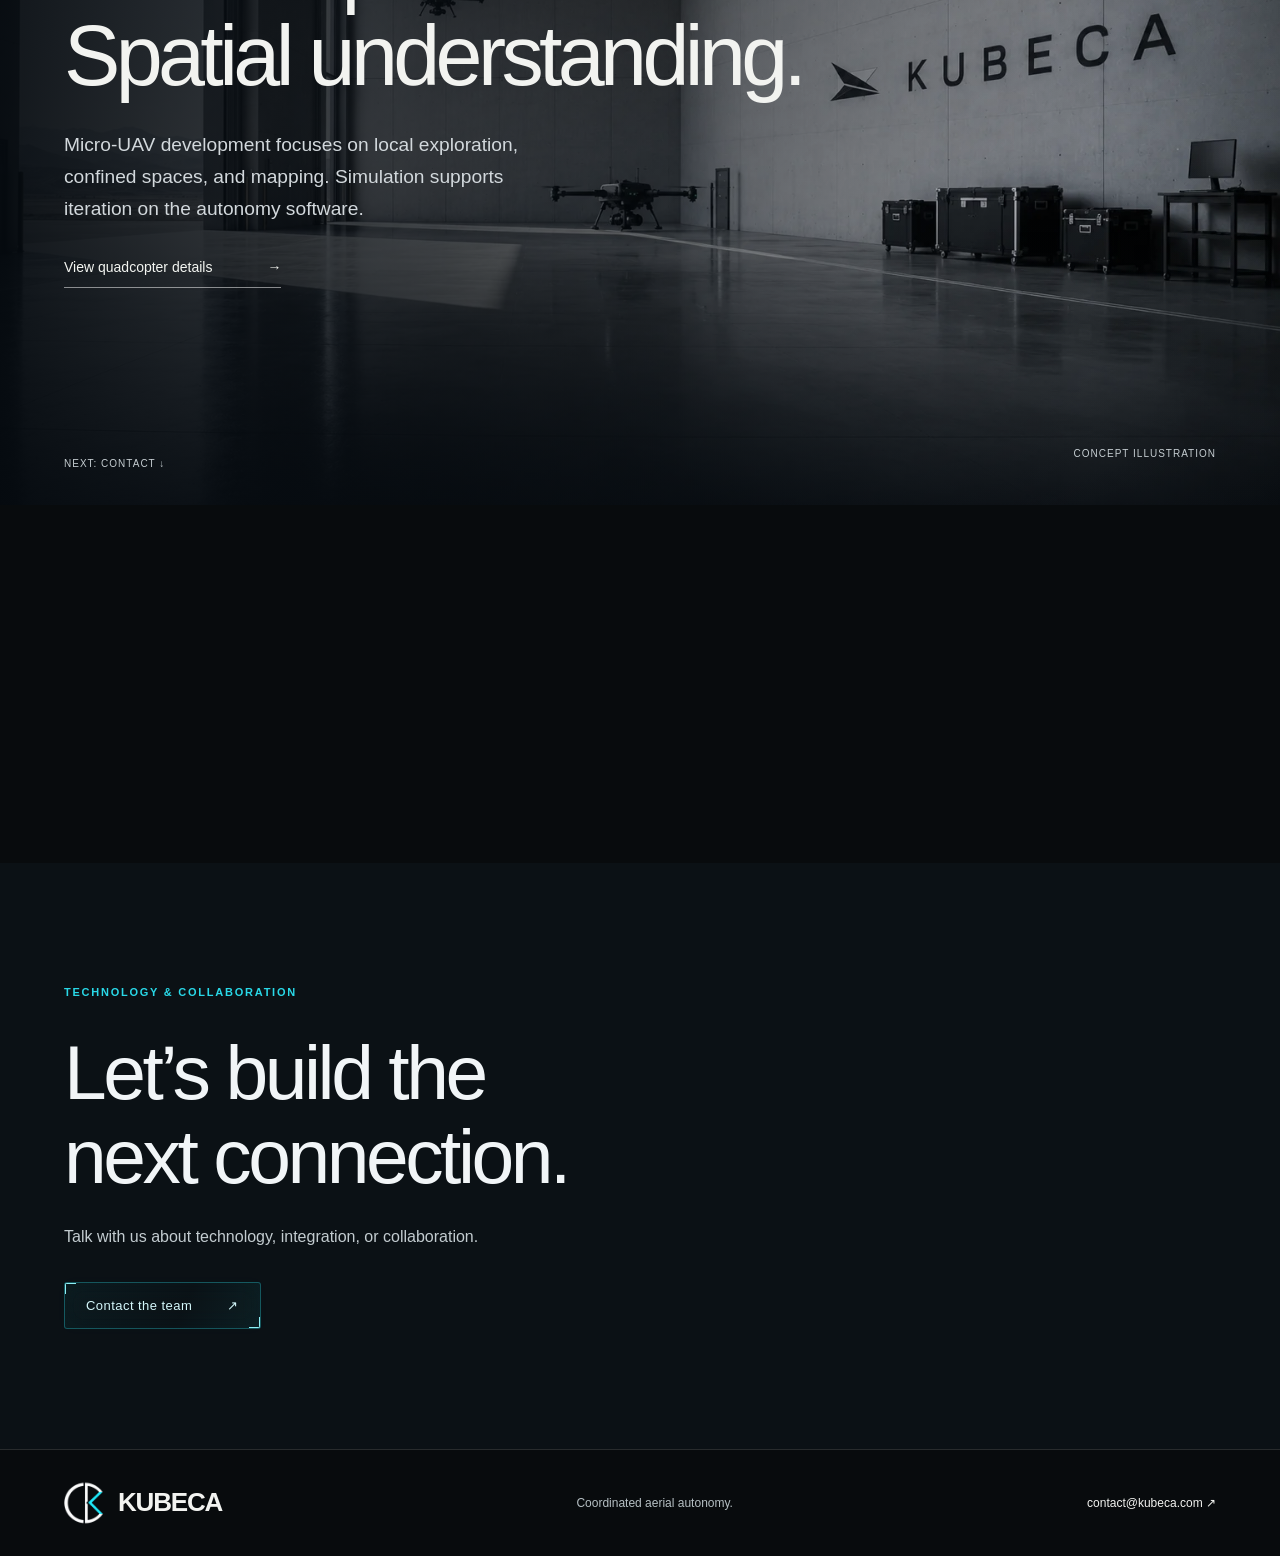
==== commit e9ada81a: "Publish KUBECA public website only" ====
--- a/index.html
+++ b/index.html
@@ -1,13 +1,13 @@
 <!doctype html>
-<html lang="en"><head><meta charset="utf-8"><meta name="viewport" content="width=device-width, initial-scale=1"><title>KUBECA - Coordinated aerial autonomy</title><meta name="description" content="KUBECA is developing coordinated aerial systems: command software, fixed-wing platforms, and local drone autonomy under human supervision."><meta name="theme-color" content="#10191e"><link rel="stylesheet" href="assets/css/public.css"><link rel="stylesheet" href="assets/css/cinematic.css"></head><body class="cinematic-home">
-<a class="skip" href="#main">Skip to content</a><header class="site-nav"><a class="wordmark" href="index.html" aria-label="KUBECA home"><span class="brand-symbol" aria-hidden="true"><img src="assets/images/KUBECAWHITE.png" alt="" width="1536" height="1024"></span><span class="brand-name">KUBECA</span></a><nav aria-label="Main navigation"><a href="index.html" aria-current="page">Home</a><a href="technology.html">Technology</a><a href="index.html#company">Company</a><a href="index.html#contact">Contact</a></nav></header><main id="main"><section class="hero"><img src="assets/images/public/hero.webp" alt="Concept visualization of the KUBECA fixed-wing aircraft in a hangar" width="1535" height="1024" fetchpriority="high"><div class="shade"></div><div class="hero-content"><p class="eyebrow">KUBECA / Autonomous systems</p><h1>Connected systems.<br>Human direction.</h1><p class="hero-copy">We are developing the aircraft, autonomy, and command software that bring coordinated aerial operations together.</p><a class="button" href="#story">Explore the system <span aria-hidden="true">&#8595;</span></a></div><div class="hero-bottom"><a class="scroll-cue" href="#story">Scroll to explore <span aria-hidden="true">&#8595;</span></a><span>Platform concept visualization</span></div></section>
+<html lang="en"><head><meta charset="utf-8"><meta name="viewport" content="width=device-width, initial-scale=1"><title>KUBECA - Coordinated aerial autonomy</title><meta name="description" content="KUBECA develops modular UAVs, onboard autonomy and C2 mission software for mixed aerial fleets, with a focus on GNSS-denied operations."><meta name="theme-color" content="#10191e"><link rel="stylesheet" href="assets/css/public.css"><link rel="stylesheet" href="assets/css/cinematic.css"></head><body class="cinematic-home">
+<a class="skip" href="#main">Skip to content</a><header class="site-nav"><a class="wordmark" href="index.html" aria-label="KUBECA home"><span class="brand-symbol" aria-hidden="true"><img src="assets/images/KUBECAWHITE.png" alt="" width="1536" height="1024"></span><span class="brand-name">KUBECA</span></a><nav aria-label="Main navigation"><a href="index.html" aria-current="page">Home</a><a href="technology.html">Technology</a><a href="company.html">Company</a><a href="index.html#contact">Contact</a></nav></header><main id="main"><section class="hero"><img src="assets/images/public/hero.webp" alt="Concept visualization of the KUBECA fixed-wing aircraft in a hangar" width="1535" height="1024" fetchpriority="high"><div class="shade"></div><div class="hero-content"><p class="eyebrow">KUBECA / Aircraft &amp; mission intelligence</p><h1>Two platforms.<br>One mission.</h1><p class="hero-copy">Modular aircraft, onboard autonomy, and C2 mission software. Developed for mixed UAV fleets and operations where satellite navigation is unavailable.</p><a class="button" href="#story">Explore the system <span aria-hidden="true">&#8595;</span></a></div><div class="hero-bottom"><a class="scroll-cue" href="#story">Scroll to explore <span aria-hidden="true">&#8595;</span></a><span>Platform concept visualization</span></div></section>
 <div class="cinematic-story" id="story" aria-label="Explore KUBECA technology">
 <nav class="story-navigation" aria-label="Homepage chapters"><span>On this page</span><a href="#story-system">System</a><a href="#story-c2">C2 software</a><a href="#story-fixed-wing">Fixed wing</a><a href="#story-quadcopter">Quadcopter</a></nav>
 <section class="film-chapter" id="story-system" aria-labelledby="title-system">
   <div class="film-stage">
     <img class="film-image" src="assets/images/public/system.webp" width="1536" height="1024" alt="Concept visualization of the intended connected aerial system" loading="lazy">
     <div class="film-shade"></div>
-    <div class="film-copy"><p class="eyebrow">01 / The connected system</p><h2 id="title-system">From individual aircraft.<br>To a shared mission.</h2><p class="film-description">Aircraft, local drones, and command software. We are developing the connections that bring them together under human supervision.</p><a class="text-link" href="technology.html#system">View system details <span aria-hidden="true">&#8594;</span></a></div>
+    <div class="film-copy"><p class="eyebrow">01 / The connected system</p><h2 id="title-system">Two platforms.<br>A shared foundation.</h2><p class="film-description">Fixed-wing aircraft and autonomous micro-UAVs share an autonomy technology base. KUBECA C2 is the mission software designed to connect both under human supervision.</p><a class="text-link" href="technology.html#system">View system details <span aria-hidden="true">&#8594;</span></a></div>
     <div class="film-footer"><a href="#story-c2">Next: C2 software <span aria-hidden="true">&#8595;</span></a><span>Concept illustration</span></div>
   </div>
 </section>
@@ -15,7 +15,7 @@
   <div class="film-stage">
     <img class="film-image" src="assets/images/public/c2.webp" width="1625" height="968" alt="Concept illustration of KUBECA mission command displays" loading="lazy">
     <div class="film-shade"></div>
-    <div class="film-copy"><p class="eyebrow">02 / Command &amp; control</p><h2 id="title-c2">One view.<br>Human direction.</h2><p class="film-description">C2 software connects the operator to the aircraft and mission. Explore the interface direction behind our connected system.</p><a class="text-link" href="technology.html#c2">View C2 software details <span aria-hidden="true">&#8594;</span></a></div>
+    <div class="film-copy"><p class="eyebrow">02 / Command &amp; control</p><h2 id="title-c2">One view.<br>Human direction.</h2><p class="film-description">Plan missions. Control fleets. Monitor system status. These are the core workflows guiding KUBECA C2 for different aircraft types.</p><a class="text-link" href="technology.html#c2">View C2 software details <span aria-hidden="true">&#8594;</span></a></div>
     <div class="film-footer"><a href="#story-fixed-wing">Next: Fixed wing <span aria-hidden="true">&#8595;</span></a><span>Concept illustration</span></div>
   </div>
 </section>
@@ -23,7 +23,7 @@
   <div class="film-stage">
     <img class="film-image" src="assets/images/public/carrier.webp" width="1710" height="920" alt="Concept illustration of the fixed-wing carrier platform" loading="lazy">
     <div class="film-shade"></div>
-    <div class="film-copy"><p class="eyebrow">03 / Fixed-wing platform</p><h2 id="title-fixed-wing">The reach<br>behind the mission.</h2><p class="film-description">Our fixed-wing development brings airframe design and aircraft software together as the foundation of the carrier-system vision.</p><a class="text-link" href="technology.html#fixed-wing">View fixed-wing details <span aria-hidden="true">&#8594;</span></a></div>
+    <div class="film-copy"><p class="eyebrow">03 / Fixed-wing platform</p><h2 id="title-fixed-wing">The reach<br>behind the mission.</h2><p class="film-description">One modular airframe, multiple mission configurations. Fixed-wing development focuses on reach, remote access, and navigation in GNSS-denied environments.</p><a class="text-link" href="technology.html#fixed-wing">View fixed-wing details <span aria-hidden="true">&#8594;</span></a></div>
     <div class="film-footer"><a href="#story-quadcopter">Next: Quadcopter <span aria-hidden="true">&#8595;</span></a><span>Concept illustration</span></div>
   </div>
 </section>
@@ -31,9 +31,9 @@
   <div class="film-stage">
     <img class="film-image" src="assets/images/public/quad.webp" width="1535" height="1024" alt="Concept visualization of a local quadcopter" loading="lazy">
     <div class="film-shade"></div>
-    <div class="film-copy"><p class="eyebrow">04 / Local autonomy</p><h2 id="title-quadcopter">A closer view.<br>A wider understanding.</h2><p class="film-description">Quadcopter autonomy begins with focused simulation and iteration. See how this work fits into the larger aerial architecture.</p><a class="text-link" href="technology.html#quadcopter">View quadcopter details <span aria-hidden="true">&#8594;</span></a></div>
-    <div class="film-footer"><a href="#company">Next: Company <span aria-hidden="true">&#8595;</span></a><span>Concept illustration</span></div>
+    <div class="film-copy"><p class="eyebrow">04 / Local autonomy</p><h2 id="title-quadcopter">Local exploration.<br>Spatial understanding.</h2><p class="film-description">Micro-UAV development focuses on local exploration, confined spaces, and mapping. Simulation supports iteration on the autonomy software.</p><a class="text-link" href="technology.html#quadcopter">View quadcopter details <span aria-hidden="true">&#8594;</span></a></div>
+    <div class="film-footer"><a href="#contact">Next: Contact <span aria-hidden="true">&#8595;</span></a><span>Concept illustration</span></div>
   </div>
 </section>
 </div>
-<section class="film-chapter company-chapter" id="company" aria-labelledby="company-title"><div class="film-stage"><img class="film-image" src="assets/images/public/hero.webp" width="1535" height="1024" alt="Concept visualization of the KUBECA aircraft in a hangar" loading="lazy"><div class="film-shade"></div><div class="film-copy"><p class="eyebrow">05 / Company</p><h2 id="company-title">Engineering<br>the connection.</h2><p class="film-description">KUBECA works across aircraft development, autonomy software, and operator interfaces. We bring hardware and software together through focused experiments, simulation, and integration work.</p><a class="text-link" href="technology.html#development">View our development approach <span aria-hidden="true">&#8594;</span></a></div><div class="film-footer"><a href="#contact">Next: Contact <span aria-hidden="true">&#8595;</span></a><span>Concept illustration</span></div></div></section><section class="contact section dark" id="contact"><p class="eyebrow">Technology &amp; collaboration</p><h2>Let&#8217;s build the<br>next connection.</h2><p>Talk with us about technology, integration, or collaboration.</p><a class="button" href="mailto:contact@kubeca.com">Contact the team <span aria-hidden="true">&#8599;</span></a></section></main><footer class="footer"><a class="wordmark" href="index.html" aria-label="KUBECA home"><span class="brand-symbol" aria-hidden="true"><img src="assets/images/KUBECAWHITE.png" alt="" width="1536" height="1024"></span><span class="brand-name">KUBECA</span></a><span>Coordinated aerial autonomy.</span><a href="mailto:contact@kubeca.com">contact@kubeca.com &#8599;</a></footer><script src="assets/js/cinematic.js" defer></script></body></html>+<section class="contact section dark" id="contact"><p class="eyebrow">Technology &amp; collaboration</p><h2>Let&#8217;s build the<br>next connection.</h2><p>Talk with us about technology, integration, or collaboration.</p><a class="button" href="mailto:contact@kubeca.com">Contact the team <span aria-hidden="true">&#8599;</span></a></section></main><footer class="footer"><a class="wordmark" href="index.html" aria-label="KUBECA home"><span class="brand-symbol" aria-hidden="true"><img src="assets/images/KUBECAWHITE.png" alt="" width="1536" height="1024"></span><span class="brand-name">KUBECA</span></a><span>Coordinated aerial autonomy.</span><a href="mailto:contact@kubeca.com">contact@kubeca.com &#8599;</a></footer><script src="assets/js/cinematic.js" defer></script></body></html>
--- a/assets/css/cinematic.css
+++ b/assets/css/cinematic.css
@@ -112,30 +112,76 @@
 }
 
 /* KUBECA turquoise accent, shared by both cinematic pages. */
-.cinematic-home .button,.cinematic-tech .button{
- position:relative;isolation:isolate;overflow:hidden;
- color:#d4f8fb;background:linear-gradient(115deg,#29d8e70d,#29d8e703 60%,#29d8e712);
- border:1px solid #29d8e752;border-radius:3px;
- padding:15px 21px;gap:35px;font-size:13px;letter-spacing:.035em;
- backdrop-filter:blur(10px);
- box-shadow:inset 0 0 18px #29d8e706,0 0 16px #29d8e704;
- transition:border-color .2s,background .2s,box-shadow .2s,color .2s;
-}
-.cinematic-home .button::before,.cinematic-tech .button::before{
- content:"";position:absolute;inset:0;pointer-events:none;
- background:linear-gradient(#8eeef4,#8eeef4) top left/11px 1px no-repeat,
- linear-gradient(#8eeef4,#8eeef4) top left/1px 11px no-repeat,
- linear-gradient(#8eeef4,#8eeef4) bottom right/11px 1px no-repeat,
- linear-gradient(#8eeef4,#8eeef4) bottom right/1px 11px no-repeat;
-}
-.cinematic-home .button:hover,.cinematic-tech .button:hover{
- color:#fff;background:linear-gradient(115deg,#29d8e71c,#29d8e709);
- border-color:#68e6ef99;box-shadow:inset 0 0 20px #29d8e70a,0 0 22px #29d8e712;
-}
-.cinematic-home .button:focus-visible,.cinematic-tech .button:focus-visible{
- outline:2px solid #a4f4f9;outline-offset:5px;
-}
-.cinematic-home .button:active,.cinematic-tech .button:active{background:#29d8e724}
+.cinematic-home .button,.cinematic-tech .button{
+ position:relative;isolation:isolate;overflow:hidden;
+ color:#d4f8fb;background:linear-gradient(115deg,#29d8e70d,#29d8e703 60%,#29d8e712);
+ border:1px solid #29d8e752;border-radius:3px;
+ padding:15px 21px;gap:35px;font-size:13px;letter-spacing:.035em;
+ backdrop-filter:blur(10px);
+ box-shadow:inset 0 0 18px #29d8e706,0 0 16px #29d8e704;
+ transition:border-color .2s,background .2s,box-shadow .2s,color .2s;
+}
+.cinematic-home .button::before,.cinematic-tech .button::before{
+ content:"";position:absolute;inset:0;pointer-events:none;
+ background:linear-gradient(#8eeef4,#8eeef4) top left/11px 1px no-repeat,
+ linear-gradient(#8eeef4,#8eeef4) top left/1px 11px no-repeat,
+ linear-gradient(#8eeef4,#8eeef4) bottom right/11px 1px no-repeat,
+ linear-gradient(#8eeef4,#8eeef4) bottom right/1px 11px no-repeat;
+}
+.cinematic-home .button:hover,.cinematic-tech .button:hover{
+ color:#fff;background:linear-gradient(115deg,#29d8e71c,#29d8e709);
+ border-color:#68e6ef99;box-shadow:inset 0 0 20px #29d8e70a,0 0 22px #29d8e712;
+}
+.cinematic-home .button:focus-visible,.cinematic-tech .button:focus-visible{
+ outline:2px solid #a4f4f9;outline-offset:5px;
+}
+.cinematic-home .button:active,.cinematic-tech .button:active{background:#29d8e724}
 .cinematic-home .site-nav [aria-current=page],.cinematic-tech .site-nav [aria-current=page]{text-decoration-color:#29d8e7}
 .film-copy .eyebrow,.cinematic-tech .eyebrow{color:#79e5ed}
 .film-copy .text-link:hover,.story-navigation a:hover,.section-nav a:hover{color:#79e5ed}
+
+/* Public team and parallel platform architecture, grounded in the teaser deck. */
+/* A quiet architecture diagram; product imagery belongs in the detail sections. */
+.system-map{max-width:980px;margin-inline:auto;--trace:#29d8e74d}
+.system-map-command{position:relative;text-align:center;padding:20px 24px 32px}
+.system-map-tag{color:#9fb5bf;font-size:11px;letter-spacing:.1em;text-transform:uppercase}
+.system-map-command h3{font-size:clamp(36px,4vw,58px);letter-spacing:-.045em;margin:17px 0}
+.system-map-command p{color:#b8cad2;font-size:14px}
+.system-map-command::after{content:"";position:absolute;bottom:-29px;left:50%;height:29px;width:1px;background:var(--trace)}
+.system-map-branches{display:grid;grid-template-columns:1fr 1fr;gap:60px;padding-top:60px;position:relative}
+.system-map-branches::before{content:"";position:absolute;top:28px;left:25%;right:25%;height:1px;background:var(--trace)}
+.system-map-platform{position:relative;text-align:center;padding:28px 16px 32px}
+.system-map-platform::before{content:"";position:absolute;top:-32px;left:50%;height:32px;width:1px;background:var(--trace)}
+.system-map-platform h3{font-size:28px;margin-bottom:17px}
+.system-map-platform p{font-size:14px;line-height:1.9;color:#b8cad2}
+.system-map-platform a{display:inline-block;font-size:12px;color:#92dae2;margin-top:24px;padding:8px}
+.system-map-platform a:hover{text-decoration:underline;text-underline-offset:5px}
+.system-map-foundation{text-align:center;border-block:1px solid #ffffff20;padding:28px 0;margin-top:18px}
+.system-map-foundation h3{font-size:19px}
+.system-map-foundation ul{display:flex;justify-content:center;flex-wrap:wrap;gap:14px 30px;list-style:none;padding:0;margin:20px 0 0;color:#adbec7;font-size:12px}
+.system-map-note{font-size:11px;color:#a3b3bd;margin-top:20px;text-align:center}
+@media(max-width:600px){
+ .system-map-branches{gap:10px}
+ .system-map-platform{padding-inline:4px}
+ .system-map-platform h3{font-size:23px}
+ .system-map-platform p{font-size:12px}
+ .system-map-foundation ul{display:grid;grid-template-columns:1fr 1fr;gap:16px}
+}
+.company-page .company-chapter{min-height:0}
+.company-page .company-chapter .film-stage{position:relative;top:0}
+.company-page .film-copy h1{font-size:clamp(48px,6.6vw,100px);letter-spacing:-.055em;line-height:1.04;text-wrap:balance}
+@media(max-width:760px){.company-page .film-copy h1{font-size:clamp(43px,8vw,65px)}}
+.team-section{background:linear-gradient(150deg,#15232c,#080d11 65%)}
+.team-section .heading>p{color:#bdcbd2}
+.team-grid{display:grid;grid-template-columns:repeat(3,minmax(0,1fr));gap:34px}
+.team-member img{aspect-ratio:4/5;object-fit:cover;object-position:center 35%;border:1px solid #ffffff20}
+.team-member .team-role{margin:25px 0 12px;color:#79e5ed;font-size:11px;letter-spacing:.08em;text-transform:uppercase}
+.team-member h3{font-size:clamp(24px,2.3vw,34px);margin-bottom:17px}
+.team-member p:not(.team-role){color:#bdcbd2;font-size:15px;max-width:380px}
+.team-section>.text-link{margin-top:45px;color:#d4f8fb}
+@media(max-width:760px){
+ .team-grid{grid-template-columns:1fr;gap:45px}
+ .team-member{max-width:520px;width:100%;margin-inline:auto}
+ .team-member img{aspect-ratio:1/1}
+}
+
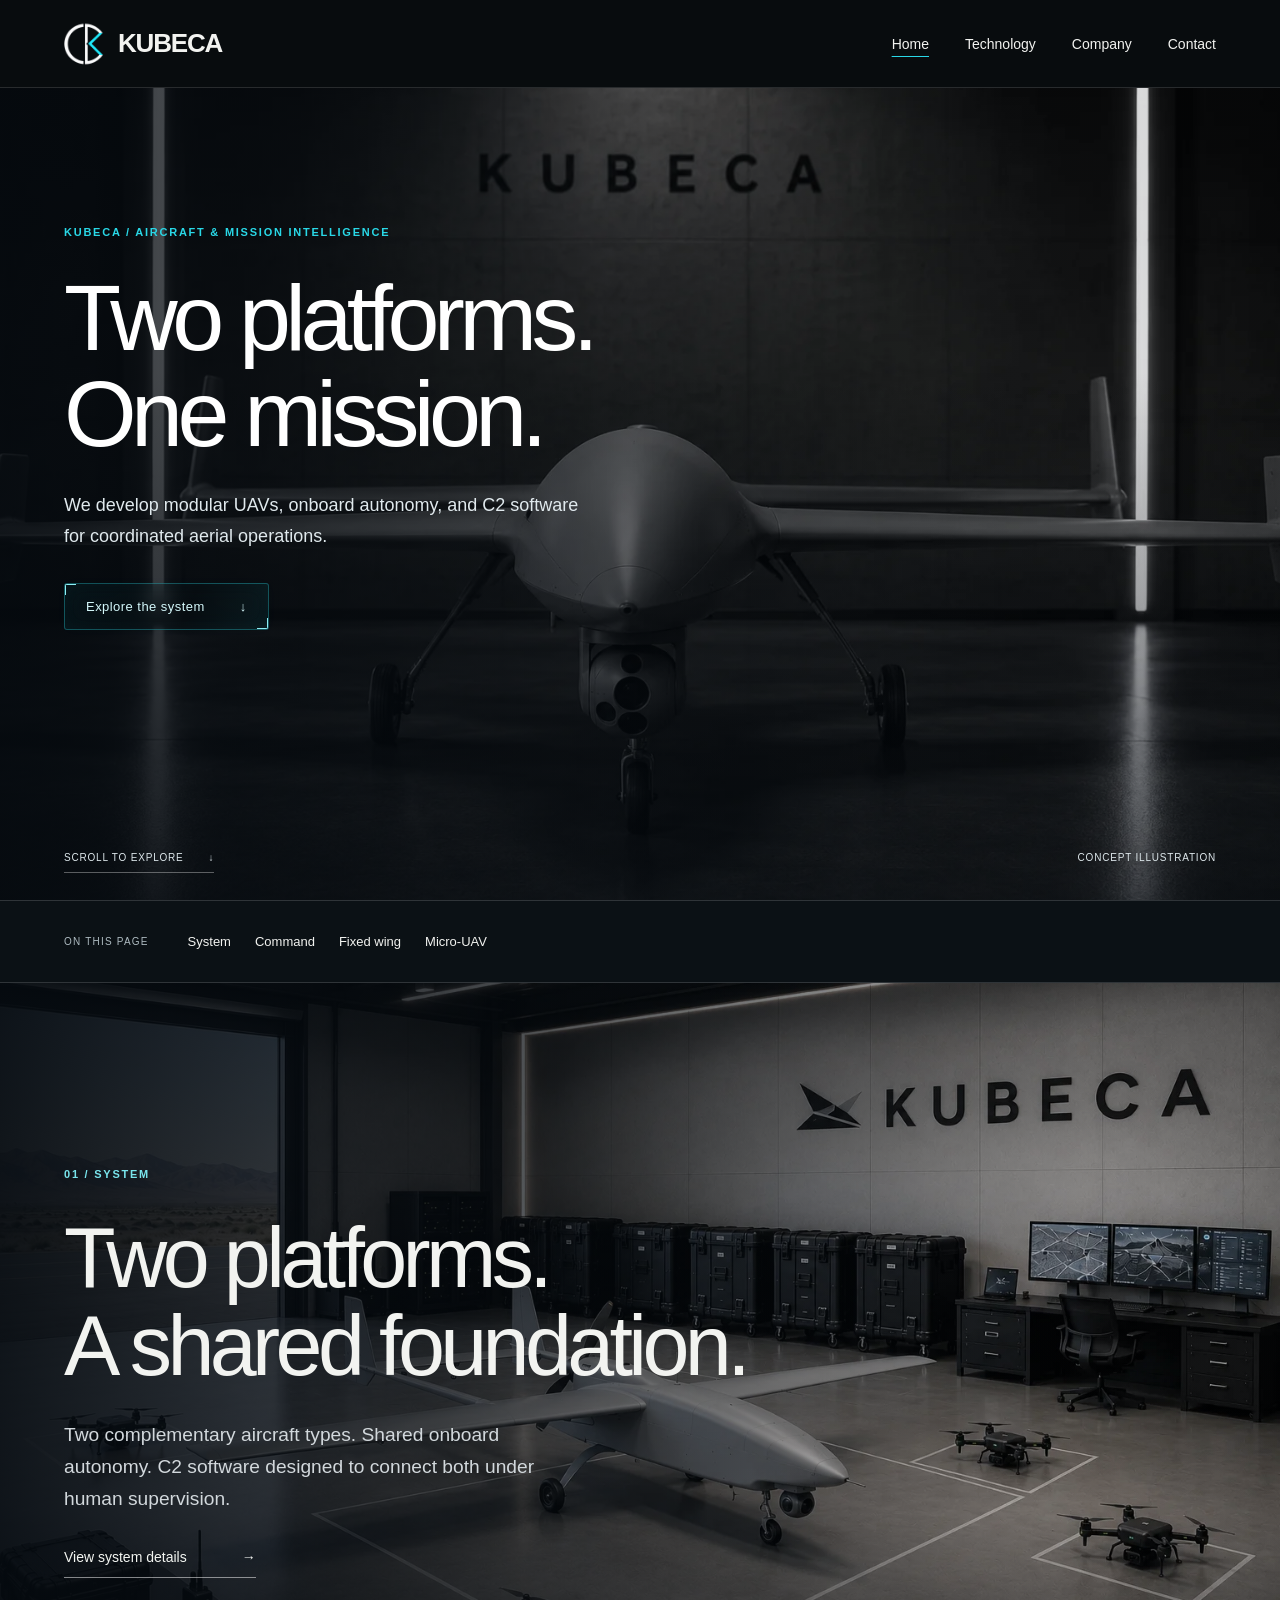
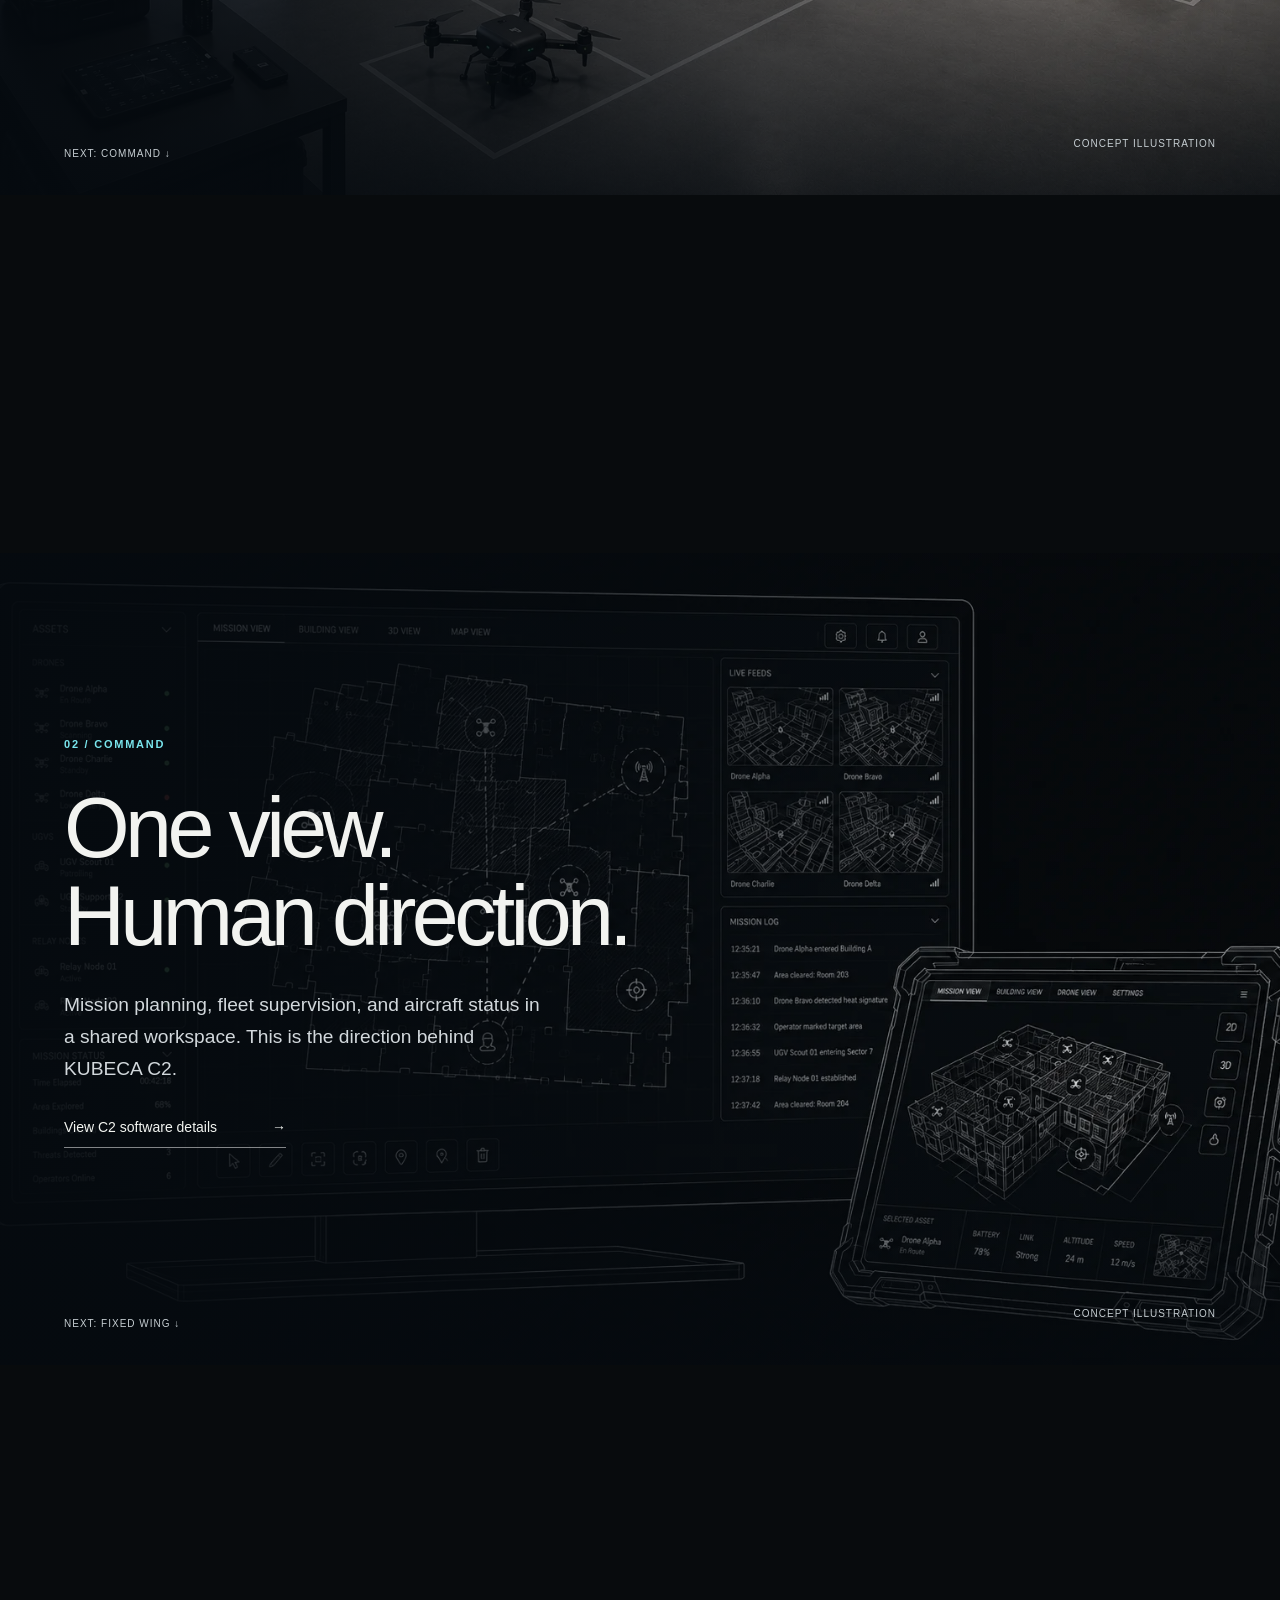
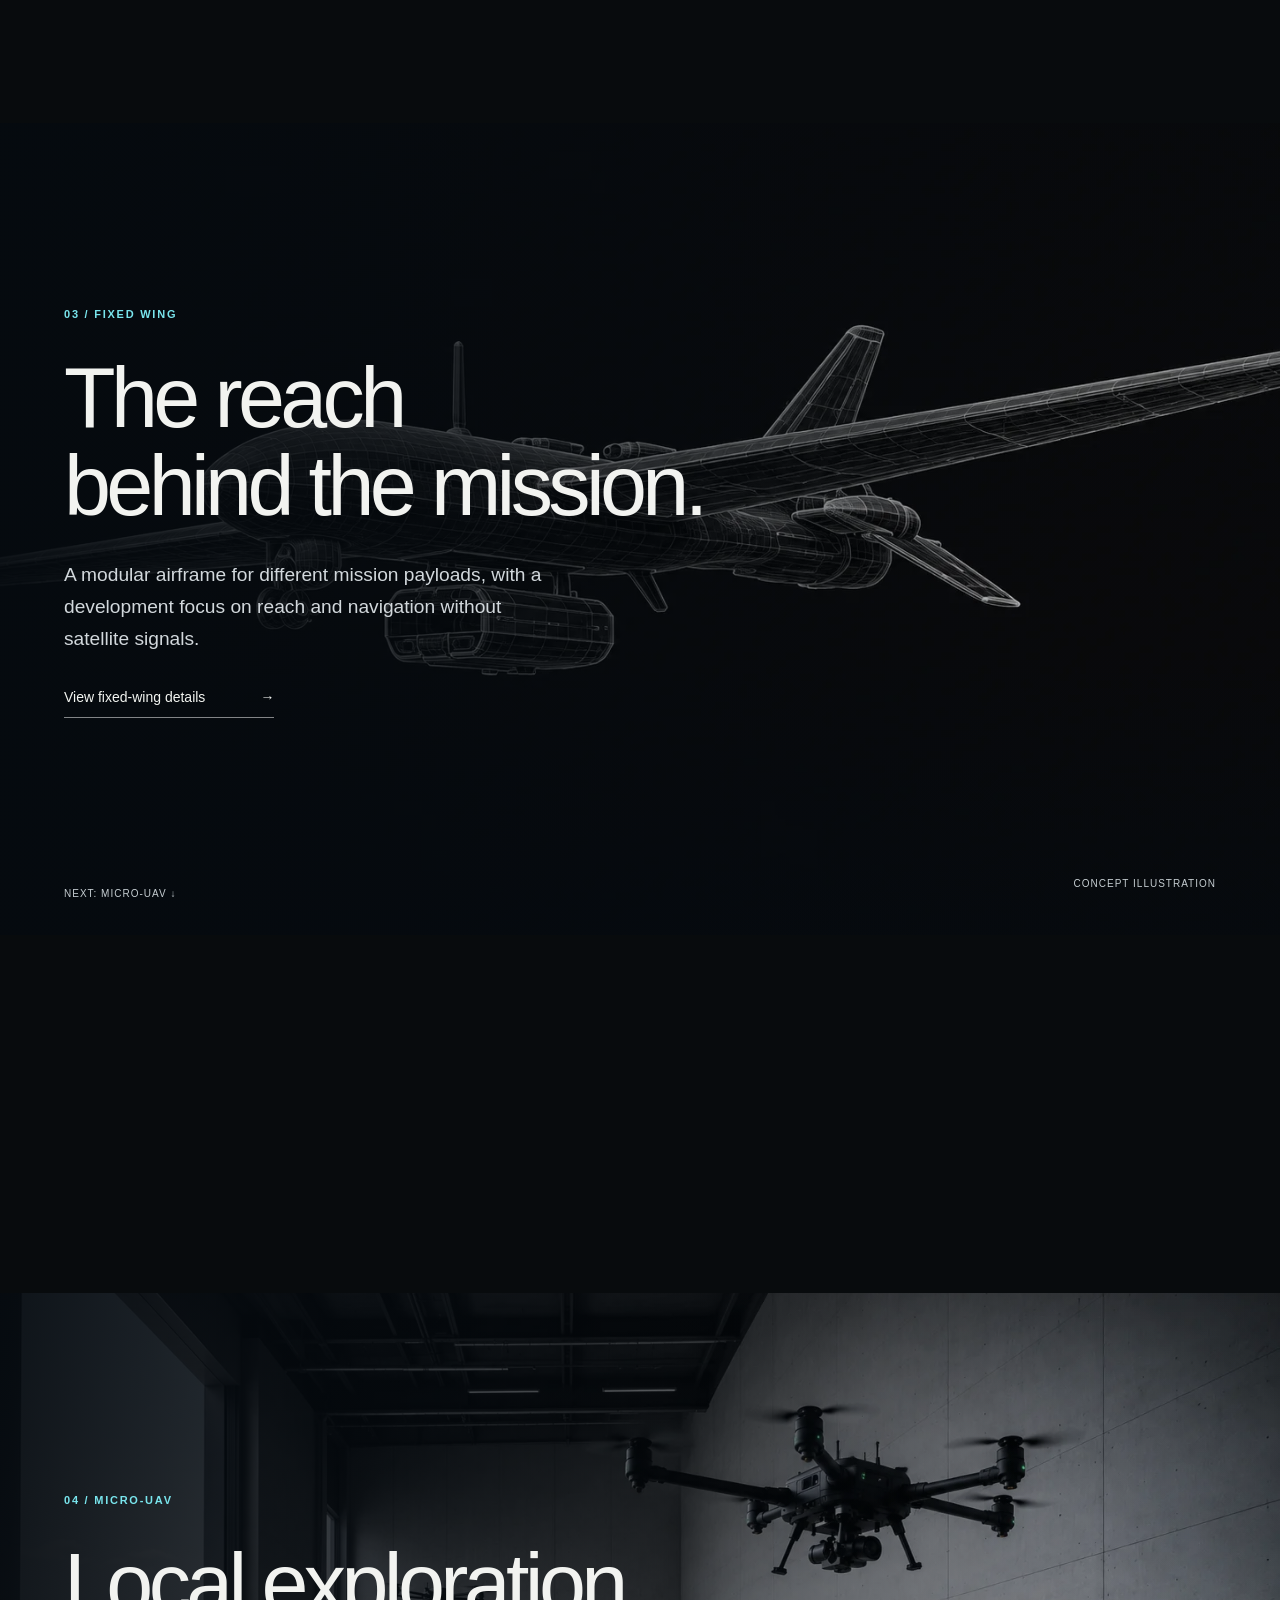
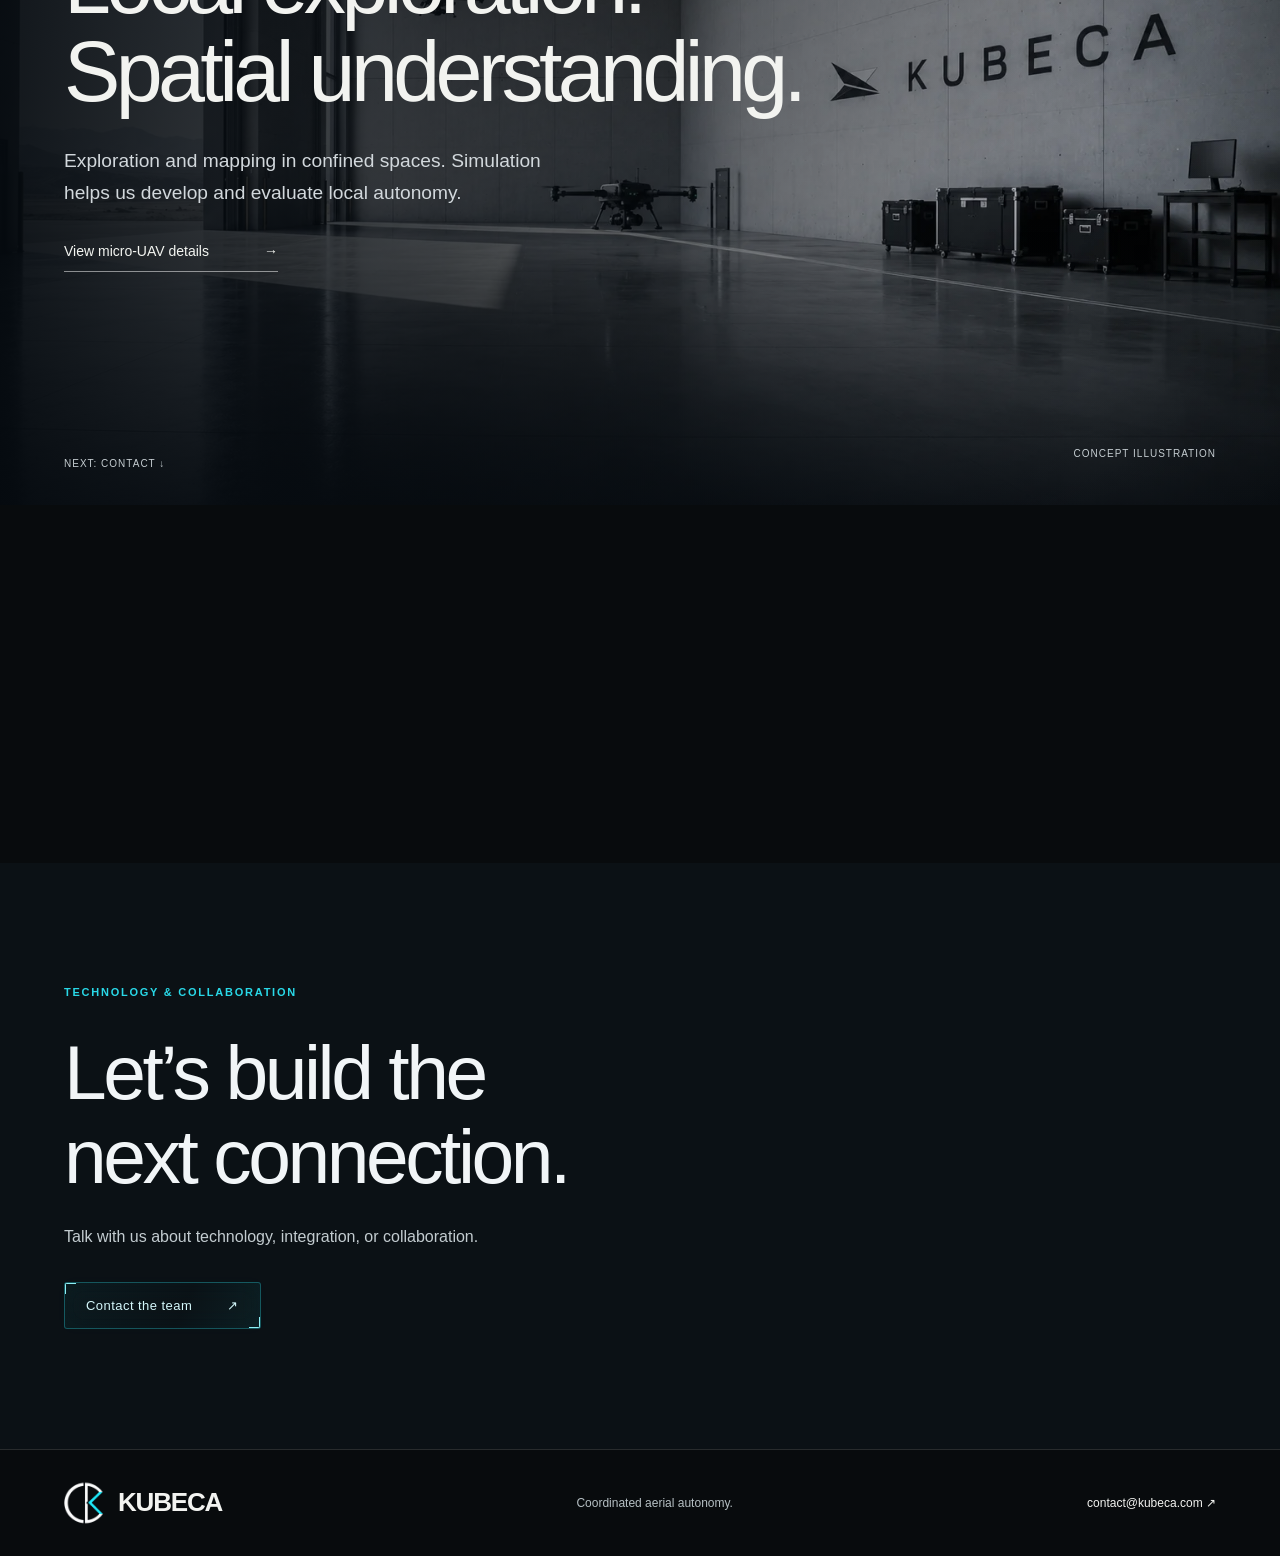
==== commit 913d4501: "Publish KUBECA public website only" ====
--- a/index.html
+++ b/index.html
@@ -1,21 +1,21 @@
 <!doctype html>
 <html lang="en"><head><meta charset="utf-8"><meta name="viewport" content="width=device-width, initial-scale=1"><title>KUBECA - Coordinated aerial autonomy</title><meta name="description" content="KUBECA develops modular UAVs, onboard autonomy and C2 mission software for mixed aerial fleets, with a focus on GNSS-denied operations."><meta name="theme-color" content="#10191e"><link rel="stylesheet" href="assets/css/public.css"><link rel="stylesheet" href="assets/css/cinematic.css"></head><body class="cinematic-home">
-<a class="skip" href="#main">Skip to content</a><header class="site-nav"><a class="wordmark" href="index.html" aria-label="KUBECA home"><span class="brand-symbol" aria-hidden="true"><img src="assets/images/KUBECAWHITE.png" alt="" width="1536" height="1024"></span><span class="brand-name">KUBECA</span></a><nav aria-label="Main navigation"><a href="index.html" aria-current="page">Home</a><a href="technology.html">Technology</a><a href="company.html">Company</a><a href="index.html#contact">Contact</a></nav></header><main id="main"><section class="hero"><img src="assets/images/public/hero.webp" alt="Concept visualization of the KUBECA fixed-wing aircraft in a hangar" width="1535" height="1024" fetchpriority="high"><div class="shade"></div><div class="hero-content"><p class="eyebrow">KUBECA / Aircraft &amp; mission intelligence</p><h1>Two platforms.<br>One mission.</h1><p class="hero-copy">Modular aircraft, onboard autonomy, and C2 mission software. Developed for mixed UAV fleets and operations where satellite navigation is unavailable.</p><a class="button" href="#story">Explore the system <span aria-hidden="true">&#8595;</span></a></div><div class="hero-bottom"><a class="scroll-cue" href="#story">Scroll to explore <span aria-hidden="true">&#8595;</span></a><span>Platform concept visualization</span></div></section>
+<a class="skip" href="#main">Skip to content</a><header class="site-nav"><a class="wordmark" href="index.html" aria-label="KUBECA home"><span class="brand-symbol" aria-hidden="true"><img src="assets/images/KUBECAWHITE.png" alt="" width="1536" height="1024"></span><span class="brand-name">KUBECA</span></a><nav aria-label="Main navigation"><a href="index.html" aria-current="page">Home</a><a href="technology.html">Technology</a><a href="company.html">Company</a><a href="index.html#contact">Contact</a></nav></header><main id="main"><section class="hero"><img src="assets/images/public/hero.webp" alt="Concept visualization of the KUBECA fixed-wing aircraft in a hangar" width="1535" height="1024" fetchpriority="high"><div class="shade"></div><div class="hero-content"><p class="eyebrow">KUBECA / Aircraft &amp; mission intelligence</p><h1>Two platforms.<br>One mission.</h1><p class="hero-copy">We develop modular UAVs, onboard autonomy, and C2 software for coordinated aerial operations.</p><a class="button" href="#story">Explore the system <span aria-hidden="true">&#8595;</span></a></div><div class="hero-bottom"><a class="scroll-cue" href="#story">Scroll to explore <span aria-hidden="true">&#8595;</span></a><span>Concept illustration</span></div></section>
 <div class="cinematic-story" id="story" aria-label="Explore KUBECA technology">
-<nav class="story-navigation" aria-label="Homepage chapters"><span>On this page</span><a href="#story-system">System</a><a href="#story-c2">C2 software</a><a href="#story-fixed-wing">Fixed wing</a><a href="#story-quadcopter">Quadcopter</a></nav>
+<nav class="story-navigation" aria-label="Homepage chapters"><span>On this page</span><a href="#story-system">System</a><a href="#story-c2">Command</a><a href="#story-fixed-wing">Fixed wing</a><a href="#story-quadcopter">Micro-UAV</a></nav>
 <section class="film-chapter" id="story-system" aria-labelledby="title-system">
   <div class="film-stage">
     <img class="film-image" src="assets/images/public/system.webp" width="1536" height="1024" alt="Concept visualization of the intended connected aerial system" loading="lazy">
     <div class="film-shade"></div>
-    <div class="film-copy"><p class="eyebrow">01 / The connected system</p><h2 id="title-system">Two platforms.<br>A shared foundation.</h2><p class="film-description">Fixed-wing aircraft and autonomous micro-UAVs share an autonomy technology base. KUBECA C2 is the mission software designed to connect both under human supervision.</p><a class="text-link" href="technology.html#system">View system details <span aria-hidden="true">&#8594;</span></a></div>
-    <div class="film-footer"><a href="#story-c2">Next: C2 software <span aria-hidden="true">&#8595;</span></a><span>Concept illustration</span></div>
+    <div class="film-copy"><p class="eyebrow">01 / System</p><h2 id="title-system">Two platforms.<br>A shared foundation.</h2><p class="film-description">Two complementary aircraft types. Shared onboard autonomy. C2 software designed to connect both under human supervision.</p><a class="text-link" href="technology.html#system">View system details <span aria-hidden="true">&#8594;</span></a></div>
+    <div class="film-footer"><a href="#story-c2">Next: Command <span aria-hidden="true">&#8595;</span></a><span>Concept illustration</span></div>
   </div>
 </section>
 <section class="film-chapter" id="story-c2" aria-labelledby="title-c2">
   <div class="film-stage">
     <img class="film-image" src="assets/images/public/c2.webp" width="1625" height="968" alt="Concept illustration of KUBECA mission command displays" loading="lazy">
     <div class="film-shade"></div>
-    <div class="film-copy"><p class="eyebrow">02 / Command &amp; control</p><h2 id="title-c2">One view.<br>Human direction.</h2><p class="film-description">Plan missions. Control fleets. Monitor system status. These are the core workflows guiding KUBECA C2 for different aircraft types.</p><a class="text-link" href="technology.html#c2">View C2 software details <span aria-hidden="true">&#8594;</span></a></div>
+    <div class="film-copy"><p class="eyebrow">02 / Command</p><h2 id="title-c2">One view.<br>Human direction.</h2><p class="film-description">Mission planning, fleet supervision, and aircraft status in a shared workspace. This is the direction behind KUBECA C2.</p><a class="text-link" href="technology.html#c2">View C2 software details <span aria-hidden="true">&#8594;</span></a></div>
     <div class="film-footer"><a href="#story-fixed-wing">Next: Fixed wing <span aria-hidden="true">&#8595;</span></a><span>Concept illustration</span></div>
   </div>
 </section>
@@ -23,15 +23,15 @@
   <div class="film-stage">
     <img class="film-image" src="assets/images/public/carrier.webp" width="1710" height="920" alt="Concept illustration of the fixed-wing carrier platform" loading="lazy">
     <div class="film-shade"></div>
-    <div class="film-copy"><p class="eyebrow">03 / Fixed-wing platform</p><h2 id="title-fixed-wing">The reach<br>behind the mission.</h2><p class="film-description">One modular airframe, multiple mission configurations. Fixed-wing development focuses on reach, remote access, and navigation in GNSS-denied environments.</p><a class="text-link" href="technology.html#fixed-wing">View fixed-wing details <span aria-hidden="true">&#8594;</span></a></div>
-    <div class="film-footer"><a href="#story-quadcopter">Next: Quadcopter <span aria-hidden="true">&#8595;</span></a><span>Concept illustration</span></div>
+    <div class="film-copy"><p class="eyebrow">03 / Fixed wing</p><h2 id="title-fixed-wing">The reach<br>behind the mission.</h2><p class="film-description">A modular airframe for different mission payloads, with a development focus on reach and navigation without satellite signals.</p><a class="text-link" href="technology.html#fixed-wing">View fixed-wing details <span aria-hidden="true">&#8594;</span></a></div>
+    <div class="film-footer"><a href="#story-quadcopter">Next: Micro-UAV <span aria-hidden="true">&#8595;</span></a><span>Concept illustration</span></div>
   </div>
 </section>
 <section class="film-chapter" id="story-quadcopter" aria-labelledby="title-quadcopter">
   <div class="film-stage">
     <img class="film-image" src="assets/images/public/quad.webp" width="1535" height="1024" alt="Concept visualization of a local quadcopter" loading="lazy">
     <div class="film-shade"></div>
-    <div class="film-copy"><p class="eyebrow">04 / Local autonomy</p><h2 id="title-quadcopter">Local exploration.<br>Spatial understanding.</h2><p class="film-description">Micro-UAV development focuses on local exploration, confined spaces, and mapping. Simulation supports iteration on the autonomy software.</p><a class="text-link" href="technology.html#quadcopter">View quadcopter details <span aria-hidden="true">&#8594;</span></a></div>
+    <div class="film-copy"><p class="eyebrow">04 / Micro-UAV</p><h2 id="title-quadcopter">Local exploration.<br>Spatial understanding.</h2><p class="film-description">Exploration and mapping in confined spaces. Simulation helps us develop and evaluate local autonomy.</p><a class="text-link" href="technology.html#quadcopter">View micro-UAV details <span aria-hidden="true">&#8594;</span></a></div>
     <div class="film-footer"><a href="#contact">Next: Contact <span aria-hidden="true">&#8595;</span></a><span>Concept illustration</span></div>
   </div>
 </section>
--- a/assets/css/cinematic.css
+++ b/assets/css/cinematic.css
@@ -71,7 +71,11 @@
 .cinematic-tech .flow li{padding-block:40px}
 .cinematic-tech #c2{background:#060a0c}
 .cinematic-tech .console{box-shadow:0 35px 90px #0007;border-color:#3b6573}
-.cinematic-tech .feature-heading{margin-bottom:70px}
+.cinematic-tech .feature-heading{margin-bottom:80px}
+.cinematic-tech .feature-heading .lead{max-width:38ch;margin-top:32px}
+.cinematic-tech .platform>div>p:not(.eyebrow){max-width:38ch}
+.cinematic-tech .platform .lead{margin-block:32px 28px}
+.cinematic-tech figure[data-media-slot]>figcaption{margin-top:18px;font-size:11px;letter-spacing:.025em;color:#a9beca}
 .cinematic-tech .platform{grid-template-columns:minmax(0,1fr) minmax(0,1.25fr);gap:70px;min-height:95svh}
 .cinematic-tech .platform figure{position:relative}
 .cinematic-tech .platform img{aspect-ratio:4/5;object-fit:cover;object-position:center}
@@ -140,33 +144,53 @@
 .film-copy .eyebrow,.cinematic-tech .eyebrow{color:#79e5ed}
 .film-copy .text-link:hover,.story-navigation a:hover,.section-nav a:hover{color:#79e5ed}
 
-/* Public team and parallel platform architecture, grounded in the teaser deck. */
-/* A quiet architecture diagram; product imagery belongs in the detail sections. */
-.system-map{max-width:980px;margin-inline:auto;--trace:#29d8e74d}
-.system-map-command{position:relative;text-align:center;padding:20px 24px 32px}
-.system-map-tag{color:#9fb5bf;font-size:11px;letter-spacing:.1em;text-transform:uppercase}
-.system-map-command h3{font-size:clamp(36px,4vw,58px);letter-spacing:-.045em;margin:17px 0}
-.system-map-command p{color:#b8cad2;font-size:14px}
-.system-map-command::after{content:"";position:absolute;bottom:-29px;left:50%;height:29px;width:1px;background:var(--trace)}
-.system-map-branches{display:grid;grid-template-columns:1fr 1fr;gap:60px;padding-top:60px;position:relative}
-.system-map-branches::before{content:"";position:absolute;top:28px;left:25%;right:25%;height:1px;background:var(--trace)}
-.system-map-platform{position:relative;text-align:center;padding:28px 16px 32px}
-.system-map-platform::before{content:"";position:absolute;top:-32px;left:50%;height:32px;width:1px;background:var(--trace)}
-.system-map-platform h3{font-size:28px;margin-bottom:17px}
-.system-map-platform p{font-size:14px;line-height:1.9;color:#b8cad2}
-.system-map-platform a{display:inline-block;font-size:12px;color:#92dae2;margin-top:24px;padding:8px}
-.system-map-platform a:hover{text-decoration:underline;text-underline-offset:5px}
-.system-map-foundation{text-align:center;border-block:1px solid #ffffff20;padding:28px 0;margin-top:18px}
-.system-map-foundation h3{font-size:19px}
-.system-map-foundation ul{display:flex;justify-content:center;flex-wrap:wrap;gap:14px 30px;list-style:none;padding:0;margin:20px 0 0;color:#adbec7;font-size:12px}
-.system-map-note{font-size:11px;color:#a3b3bd;margin-top:20px;text-align:center}
-@media(max-width:600px){
- .system-map-branches{gap:10px}
- .system-map-platform{padding-inline:4px}
- .system-map-platform h3{font-size:23px}
- .system-map-platform p{font-size:12px}
- .system-map-foundation ul{display:grid;grid-template-columns:1fr 1fr;gap:16px}
-}
+/* Editorial platform overview: no diagram, cards or connector hierarchy. */
+.cinematic-tech #system.system-editorial{background:#0b1116}
+.system-intro{display:grid;grid-template-columns:1.2fr 1fr;gap:70px;align-items:end}
+.system-intro .lead{font-size:clamp(24px,3vw,40px);line-height:1.35;color:#aebbc3;letter-spacing:-.03em}
+.system-platforms{display:grid;grid-template-columns:1fr 1fr;gap:clamp(40px,8vw,130px);margin-top:clamp(64px,8vw,110px)}
+.system-platforms article{border-top:1px solid #ffffff26;padding-top:24px}
+.system-label{font-size:11px;letter-spacing:.12em;text-transform:uppercase;color:#8cbcc3}
+.system-platforms h3{font-size:clamp(28px,3.3vw,46px);line-height:1.15;letter-spacing:-.035em;margin:30px 0 20px}
+.system-platforms article>p:last-child{max-width:34ch;font-size:17px;color:#b4c0c8;line-height:1.7}
+.system-context{display:flex;align-items:start;justify-content:space-between;gap:36px;border-top:1px solid #ffffff26;margin-top:70px;padding-top:28px}
+.system-context p{max-width:57ch;font-size:16px;color:#cbd5da}
+.system-context span{font-size:11px;color:#8f9da7;line-height:1.7;max-width:19ch}
+.mission-film{margin-top:64px}
+.mission-stage{position:relative;background:#0a1218;overflow:hidden;border-block:1px solid #ffffff20}
+.mission-kicker{display:flex;justify-content:space-between;gap:20px;padding:25px 30px 0;color:#99acb6;font-size:10px;letter-spacing:.12em;text-transform:uppercase}
+.mission-landscape{display:block;width:100%;height:auto}
+.mission-caption{padding:0 30px 32px}
+.mission-step{font-size:10px;letter-spacing:.12em;text-transform:uppercase;color:#83cbd1}
+.mission-caption h3{font-size:clamp(24px,3.4vw,44px);line-height:1.2;letter-spacing:-.035em;margin-top:14px}
+.mission-toolbar{display:flex;justify-content:space-between;align-items:center;gap:20px;margin-top:16px;color:#9aadb8}
+.mission-toggle{font:inherit;color:#dce8ec;border:1px solid #ffffff38;background:transparent;padding:10px 16px;cursor:pointer;min-width:125px}
+.mission-toggle:hover{border-color:#83cbd1}
+.mission-toggle:focus-visible{outline:2px solid #83cbd1;outline-offset:4px}
+.mission-progress{height:1px;background:#ffffff16;margin-top:16px}
+.mission-progress span{display:block;height:100%;background:#83cbd1;transform-origin:left;transform:scaleX(1)}
+.mission-transcript{max-width:65ch;margin-top:22px;font-size:14px;color:#9aadb8}
+@media(max-width:600px){
+ .mission-film{margin-top:40px}
+ .mission-kicker{padding:20px 18px 0;font-size:9px}
+ .mission-scene-label{display:none}
+ .mission-caption{padding:10px 18px 24px}
+ .mission-toolbar{font-size:10px}
+}
+@media(max-width:600px){
+ .system-intro{grid-template-columns:1fr;gap:28px}
+ .system-platforms{grid-template-columns:1fr;gap:42px;margin-top:48px}
+ .system-platforms h3{margin-top:22px}
+ .system-context{flex-direction:column;gap:18px;margin-top:48px}
+ .system-context span{max-width:none}
+}
+.development-goals{margin-top:60px;border-top:1px solid #ffffff26;padding-top:30px}
+.development-goals>h3{font-size:21px;margin-bottom:25px}
+.development-goals dl{display:grid;grid-template-columns:repeat(4,minmax(0,1fr));gap:28px;margin:0}
+.development-goals dt{font-size:14px;color:#dbe8ee;margin-bottom:12px}
+.development-goals dd{font-size:13px;color:#a9beca;line-height:1.7;margin:0}
+@media(max-width:900px){.development-goals dl{grid-template-columns:1fr 1fr}}
+@media(max-width:600px){.development-goals dl{gap:25px 20px}}
 .company-page .company-chapter{min-height:0}
 .company-page .company-chapter .film-stage{position:relative;top:0}
 .company-page .film-copy h1{font-size:clamp(48px,6.6vw,100px);letter-spacing:-.055em;line-height:1.04;text-wrap:balance}
